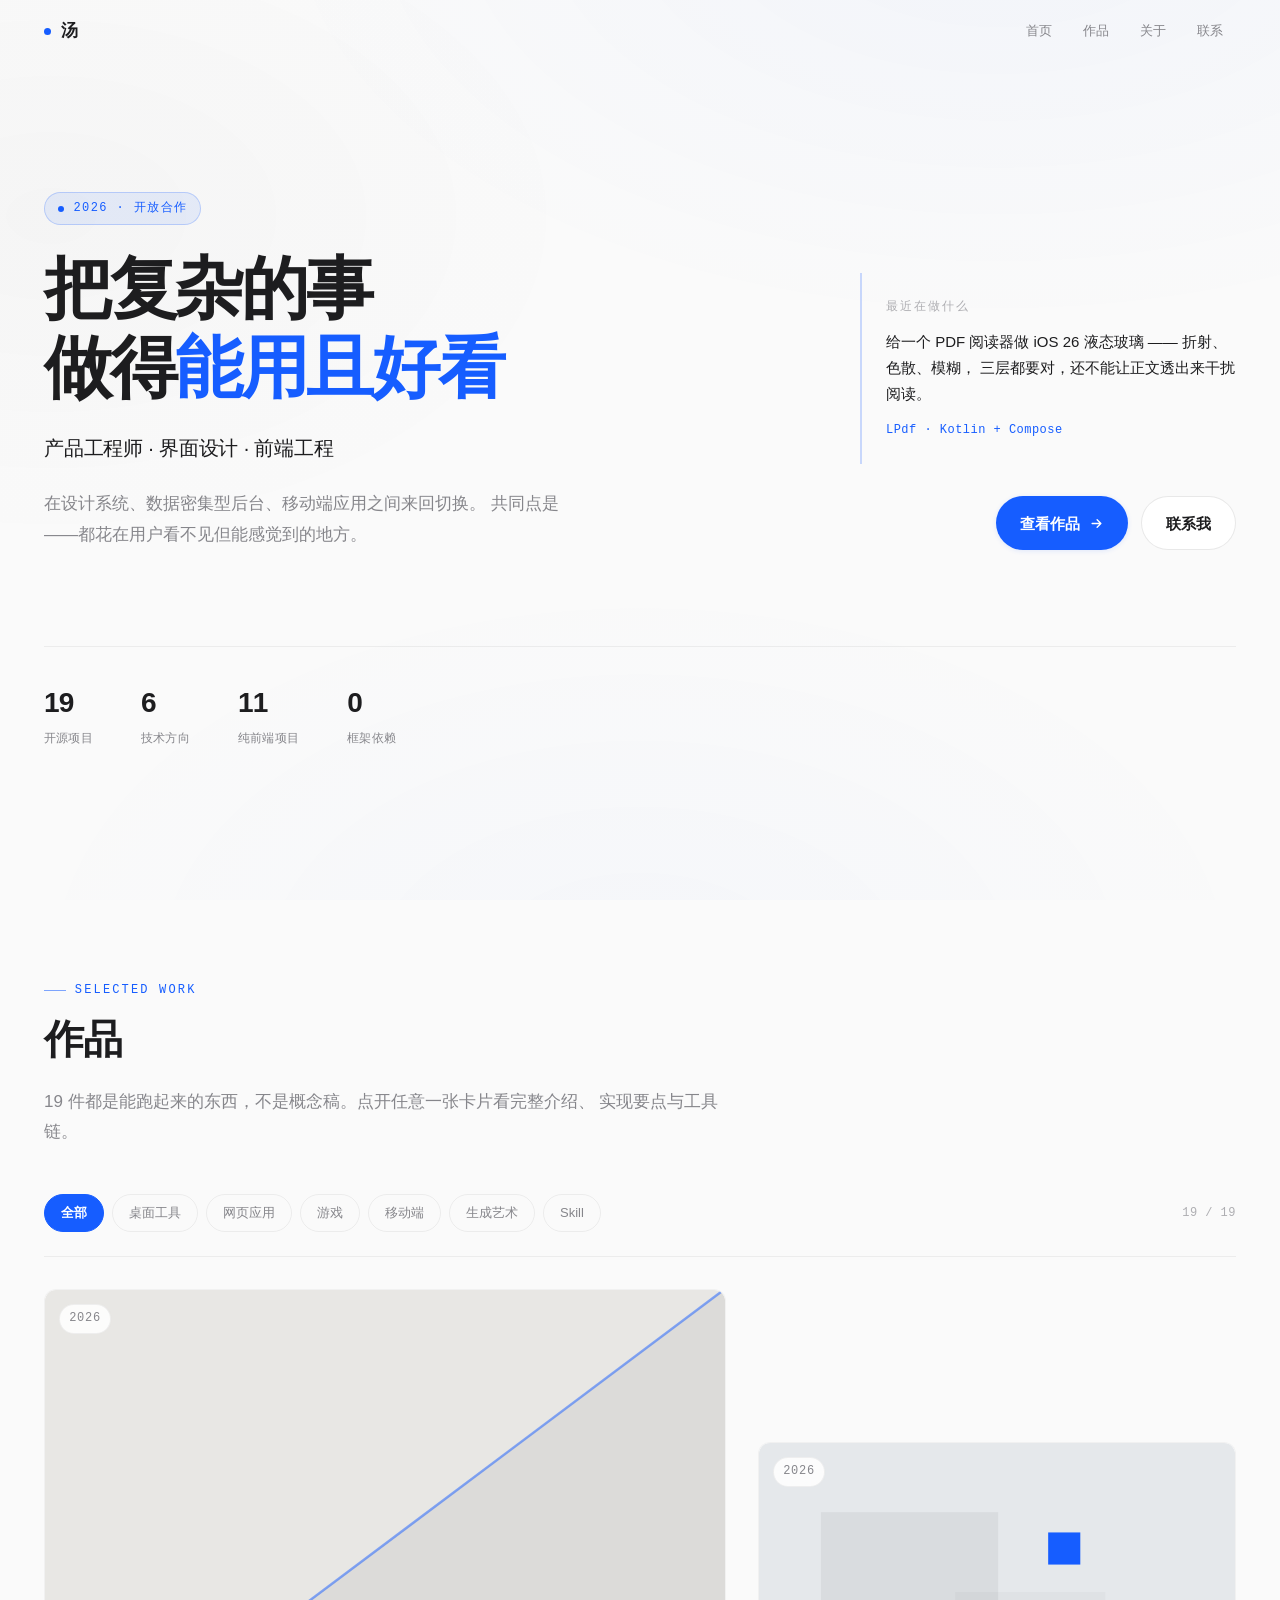
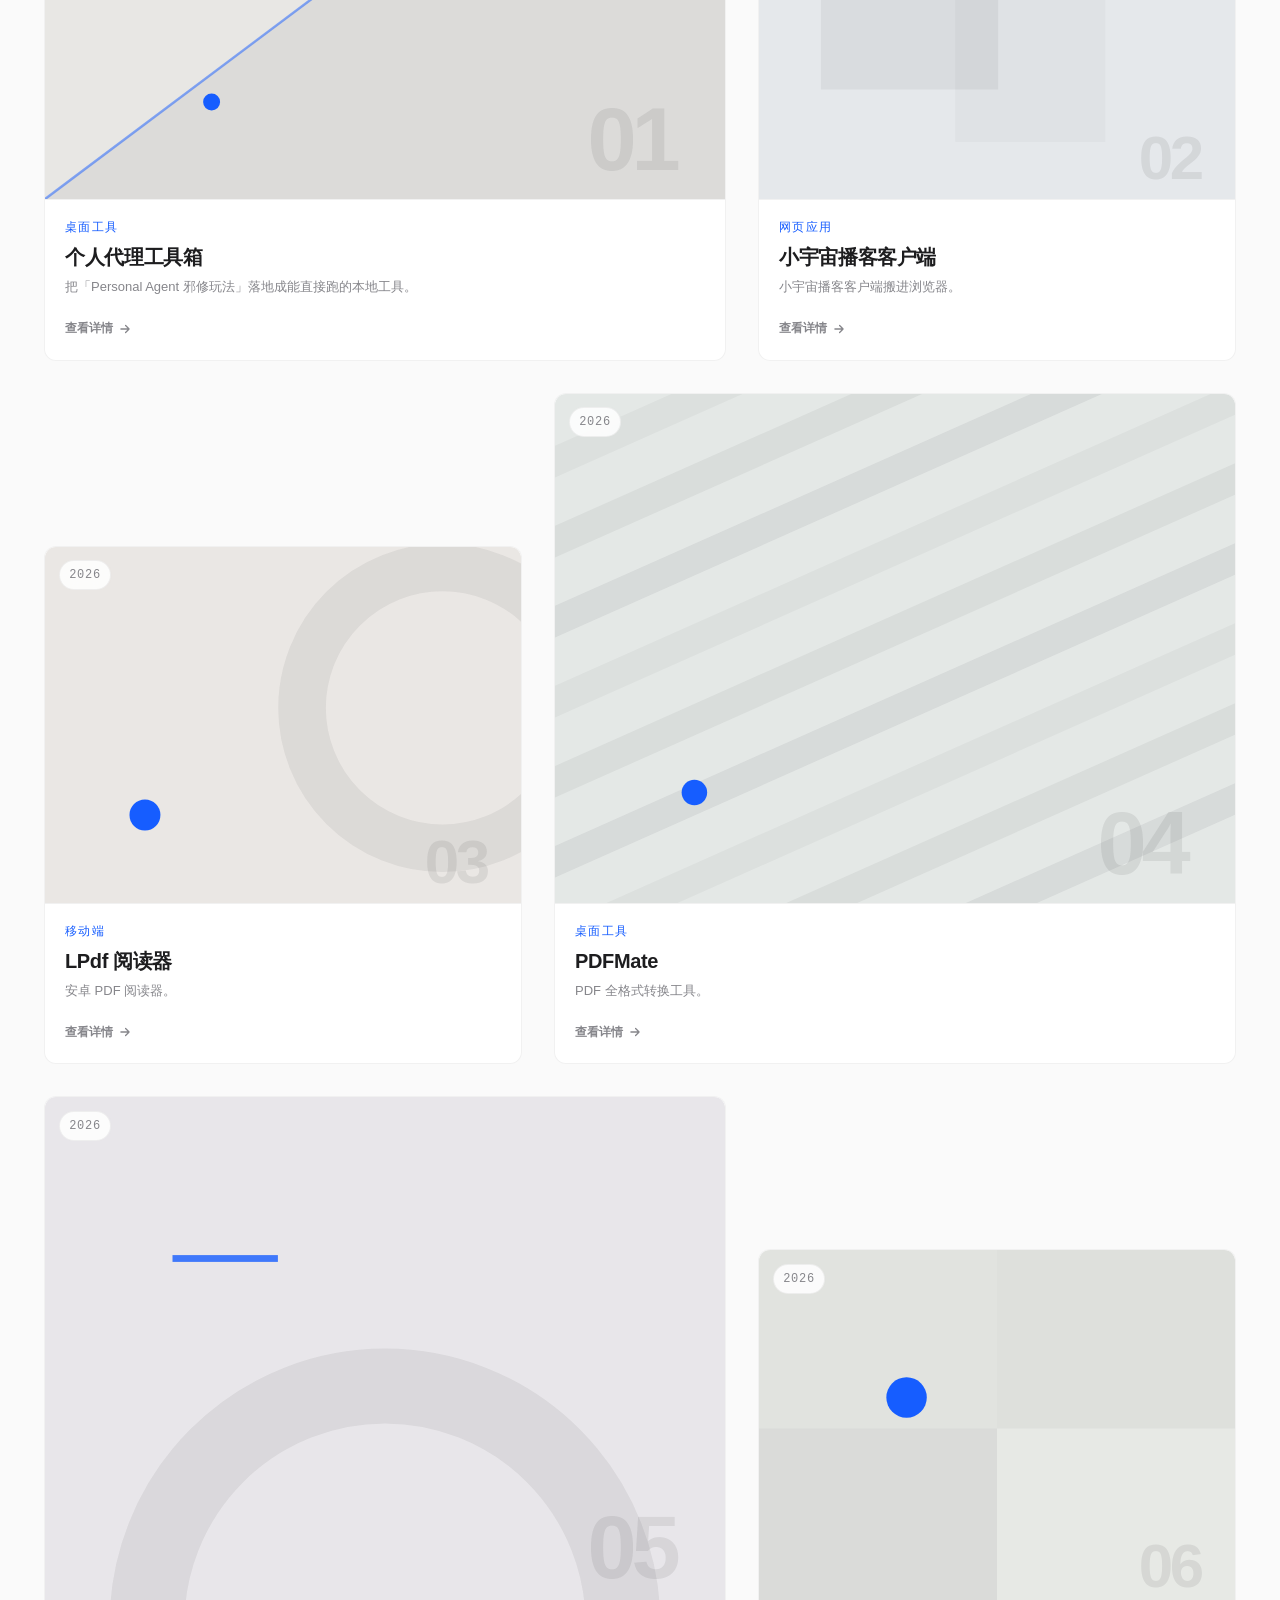
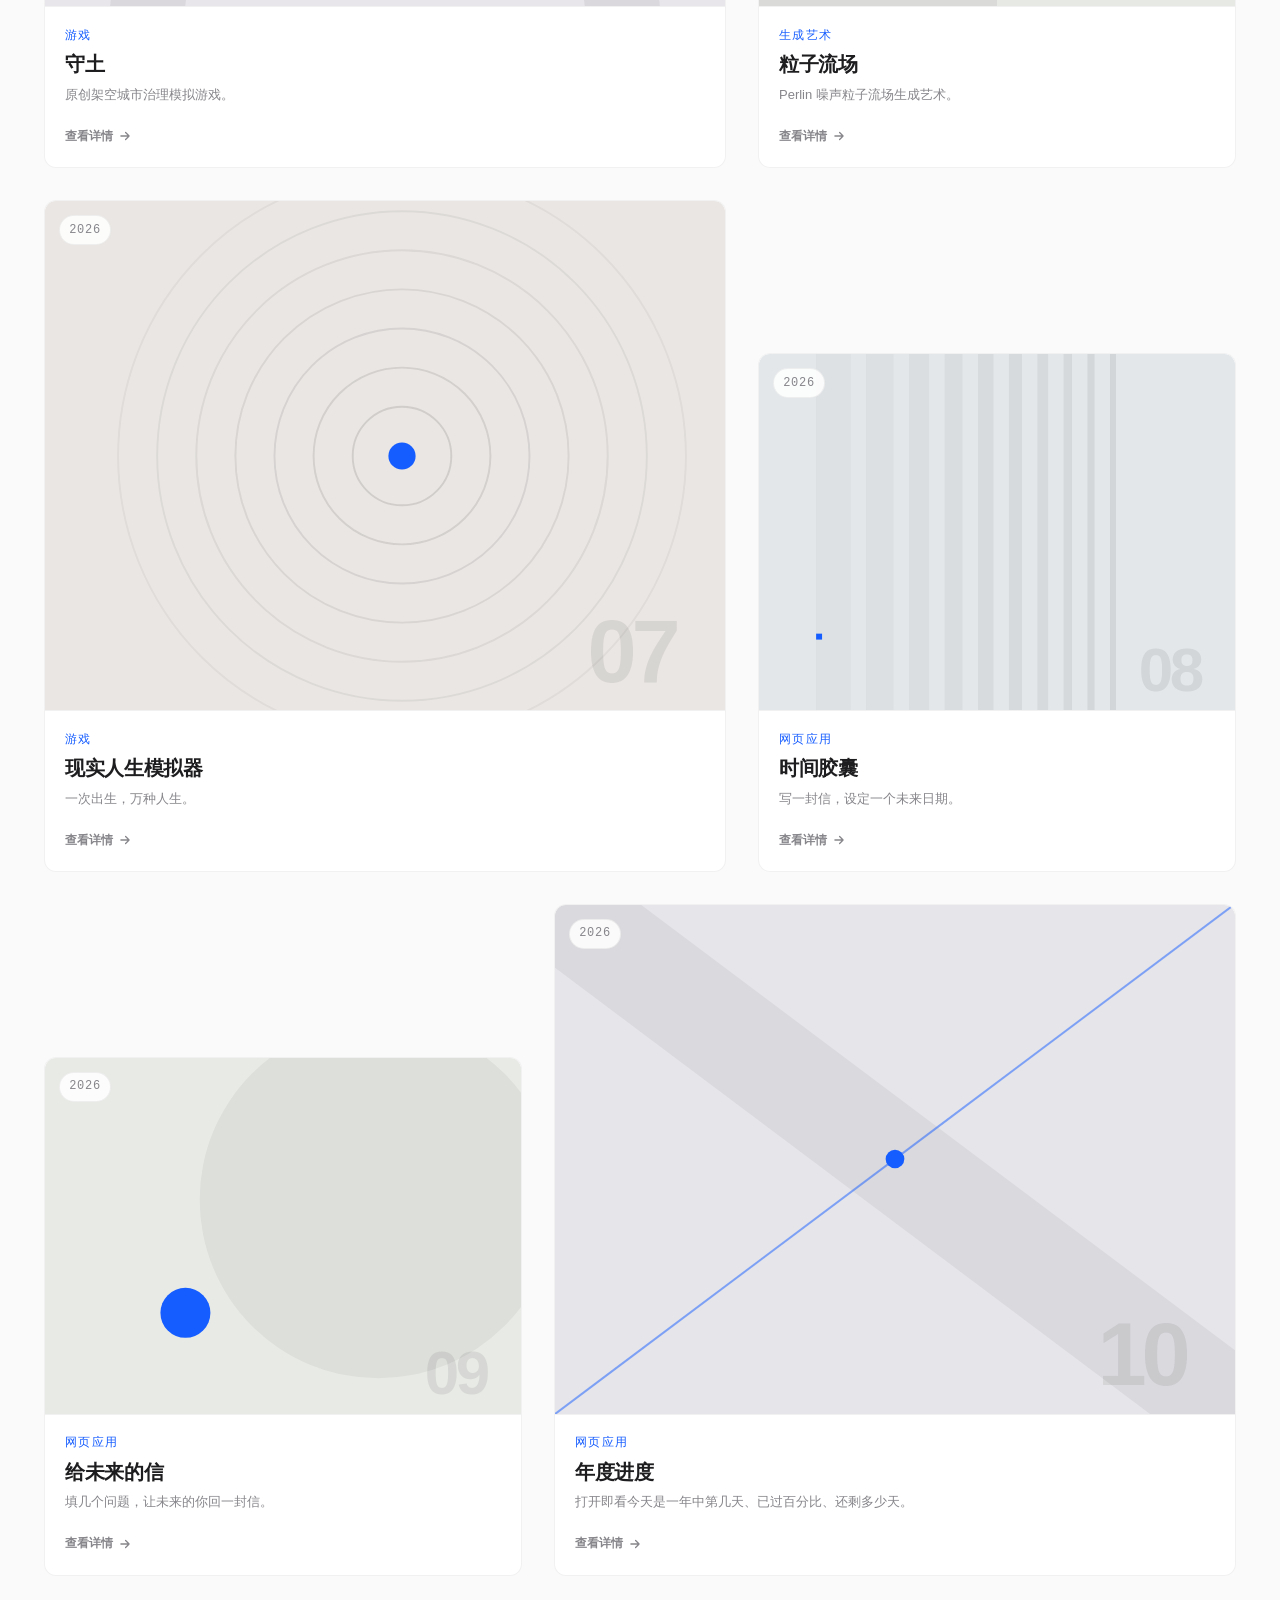
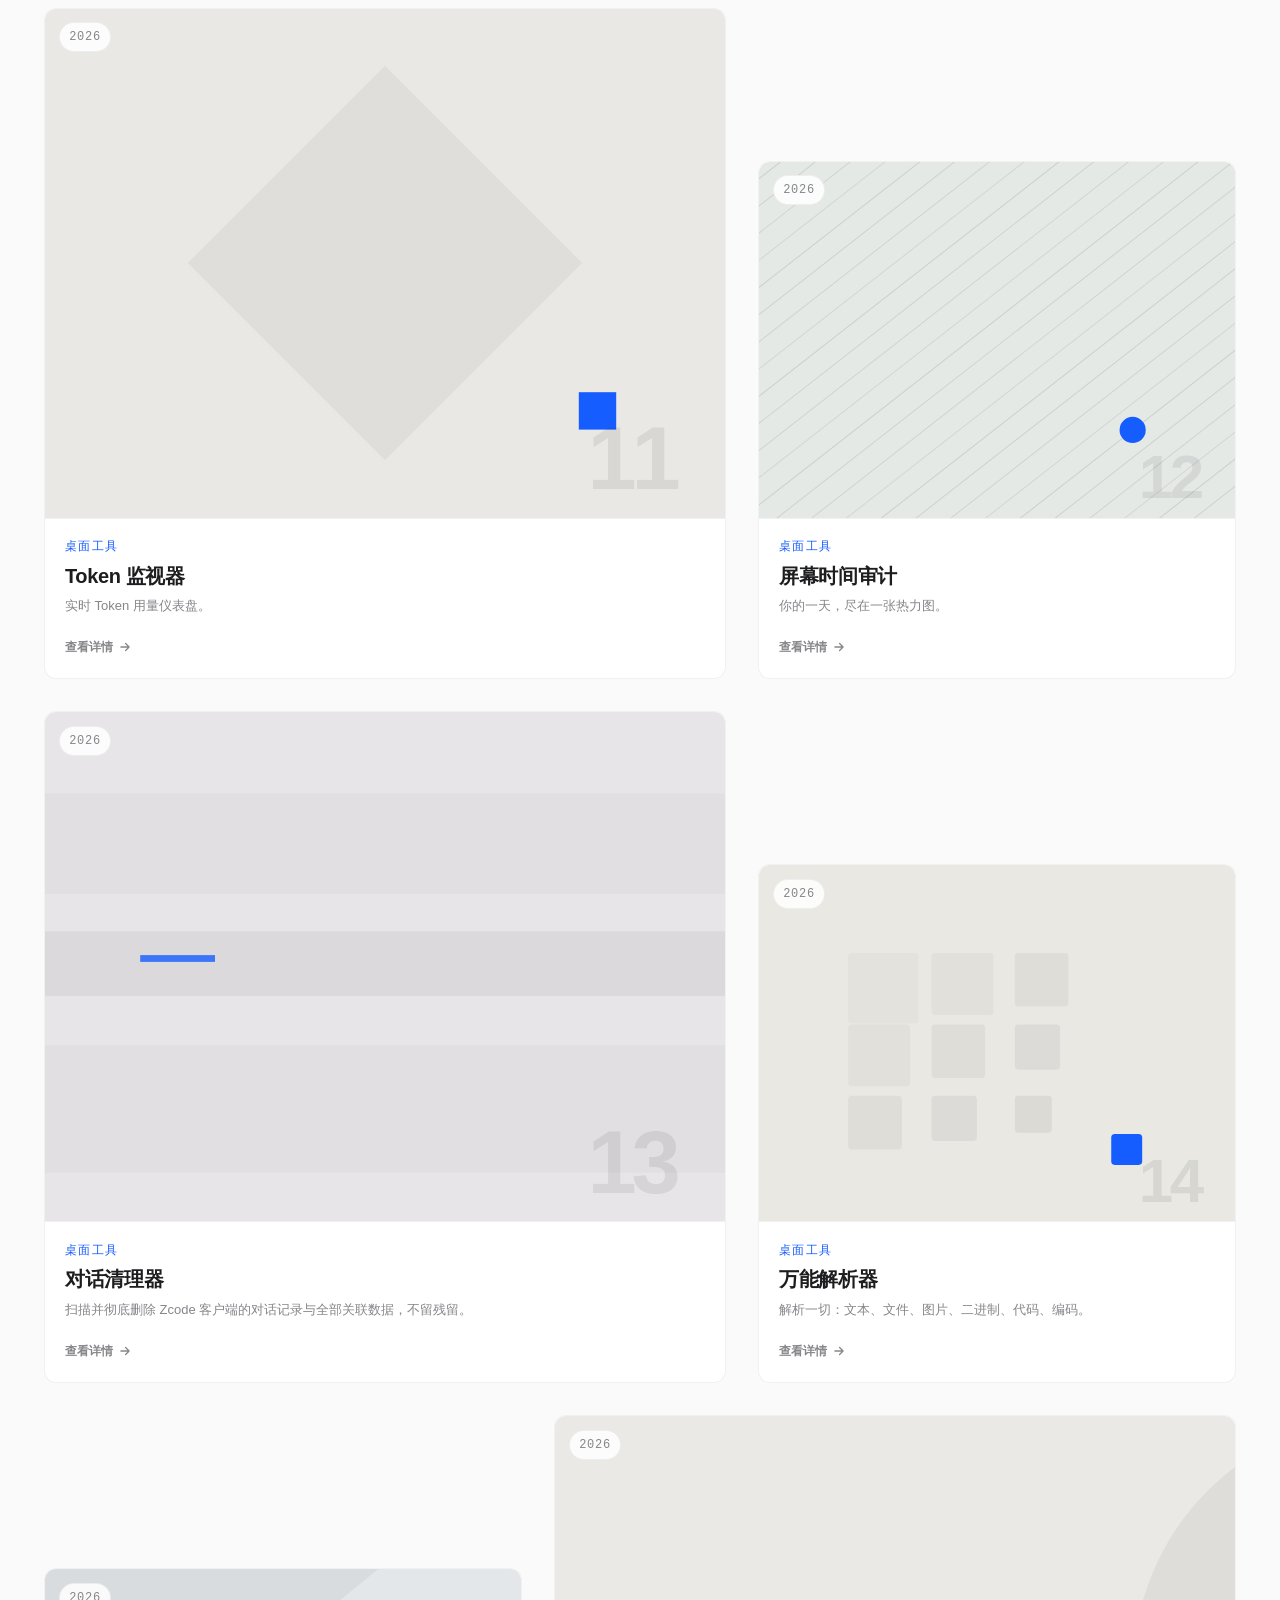
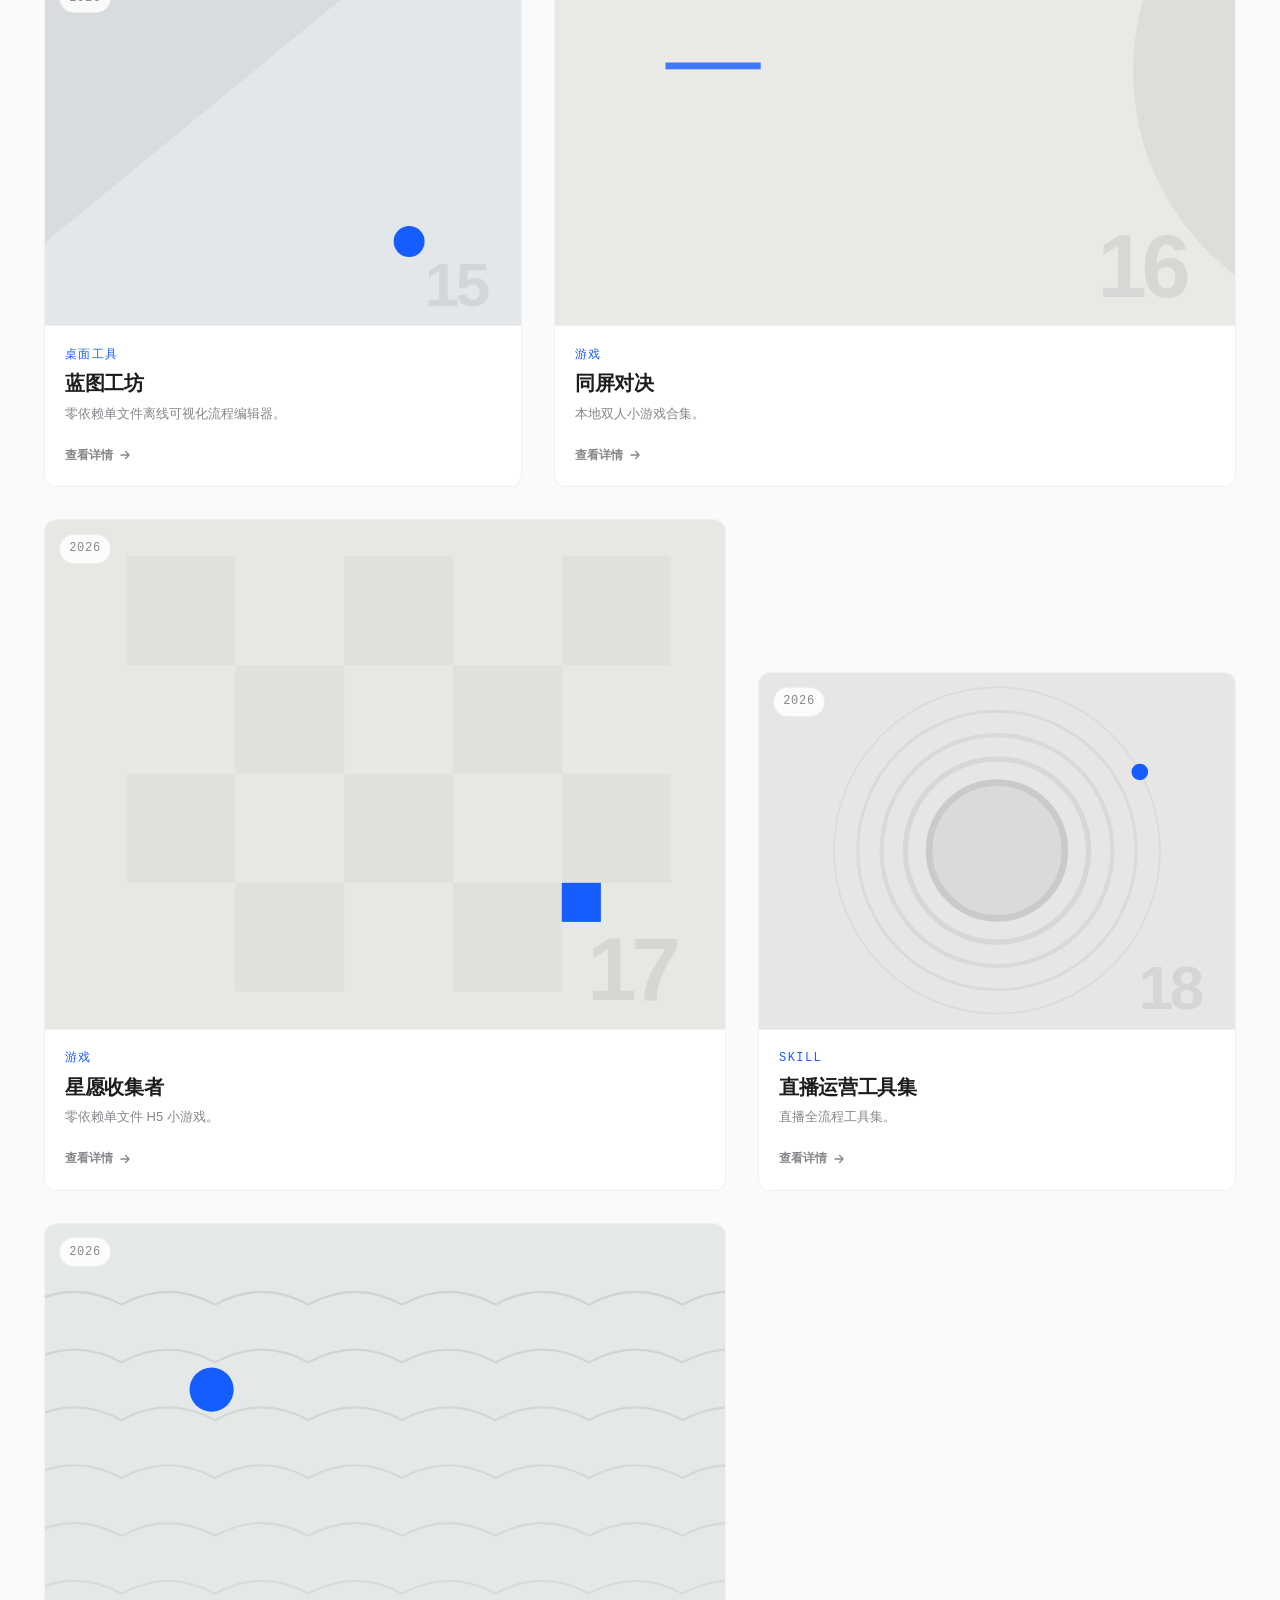
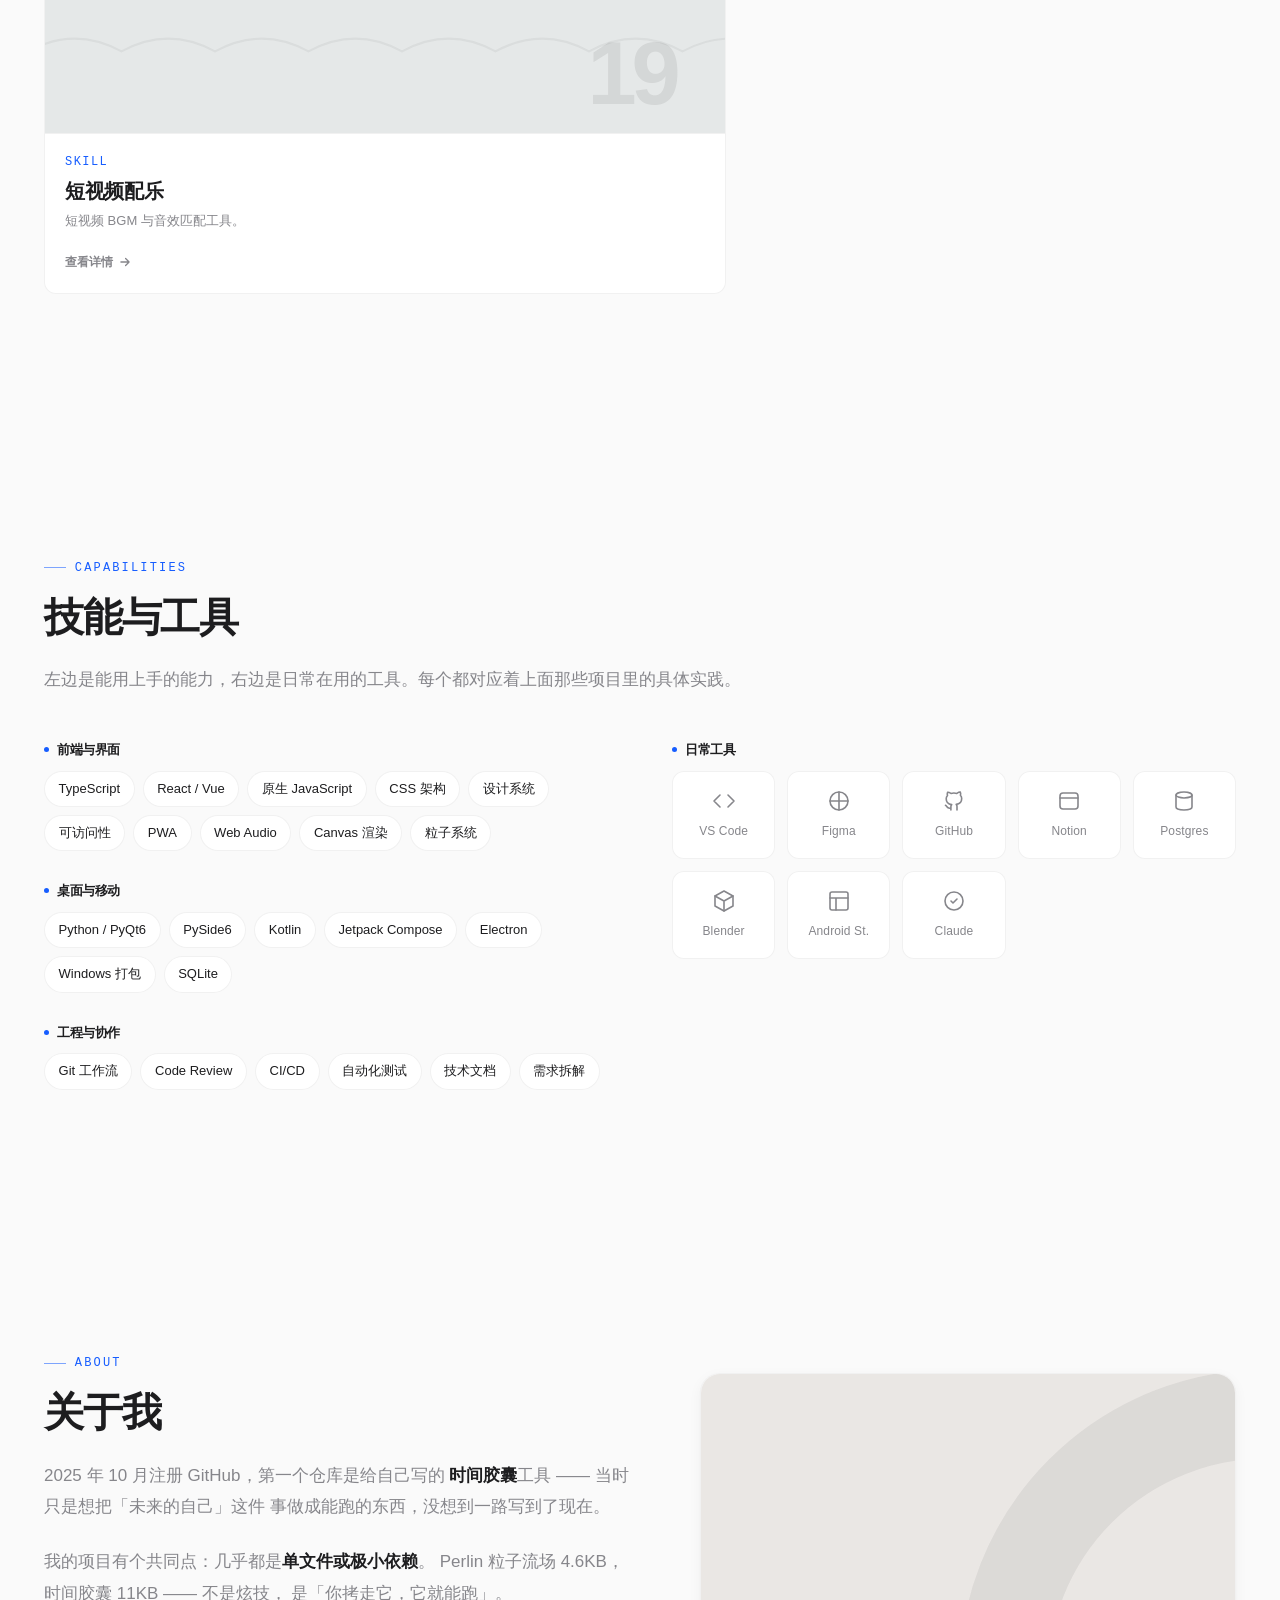
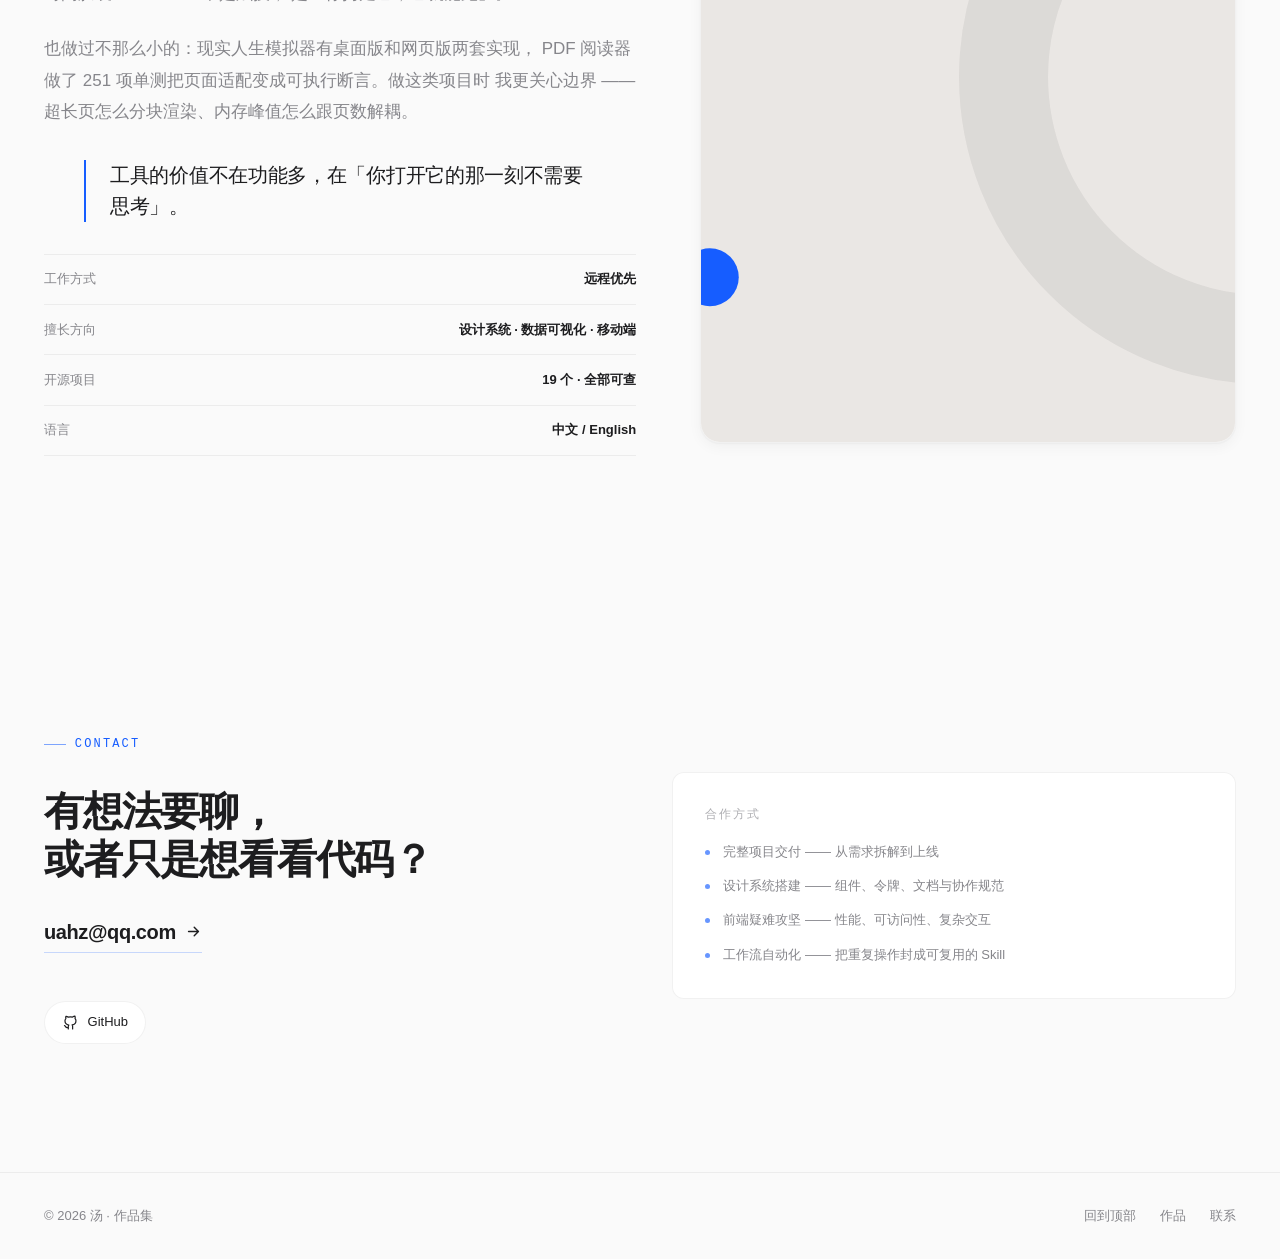
==== index.html @ a8e21ba3 "fix: 导航下划线改直角 border，避免圆角处弯折；README 补字体回退说明" ====
<!DOCTYPE html>
<html lang="zh-CN">
<head>
<meta charset="UTF-8">
<meta name="viewport" content="width=device-width, initial-scale=1, viewport-fit=cover">
<title>汤 · 产品工程师 / 界面设计</title>
<meta name="description" content="个人作品集 —— 19 个开源项目：PDF 工具、播客客户端、安卓阅读器、生成艺术与桌面工具。">
<meta name="theme-color" content="#FAFAFA">
<link rel="icon" href="data:image/svg+xml,%3Csvg%20xmlns%3D%27http%3A%2F%2Fwww.w3.org%2F2000%2Fsvg%27%20viewBox%3D%270%200%2064%2064%27%3E%3Crect%20width%3D%2764%27%20height%3D%2764%27%20rx%3D%2714%27%20fill%3D%27%23165DFF%27%2F%3E%3Ccircle%20cx%3D%2732%27%20cy%3D%2732%27%20r%3D%277%27%20fill%3D%27%23FFFFFF%27%2F%3E%3C%2Fsvg%3E">
<style>
/* ══════════════════════════════════════════════════════════════
   设计系统
   所有色值、圆角、阴影、间距一律走 CSS 变量，禁止零散写色。
   ══════════════════════════════════════════════════════════════ */
:root{
  /* —— 品牌色 —— */
  --c-primary:#165DFF;
  --c-primary-hover:#0E4AD8;
  --c-primary-soft:rgba(22,93,255,.08);
  --c-primary-line:rgba(22,93,255,.22);

  /* —— 中性色 —— */
  --c-bg:#FAFAFA;
  --c-surface:#FFFFFF;
  --c-text:#1D1D1F;
  --c-text-2:#86868B;
  --c-text-3:#AEAEB2;
  --c-line:rgba(29,29,31,.10);
  --c-line-soft:rgba(29,29,31,.06);
  --c-on-primary:#FFFFFF;   /* 主色之上的文字色 */

  /* —— 阴影：低透明度、柔和，拒绝厚重黑影 —— */
  --sh-1:0 1px 2px rgba(29,29,31,.04), 0 4px 14px rgba(29,29,31,.045);
  --sh-2:0 2px 6px rgba(29,29,31,.05), 0 14px 40px rgba(29,29,31,.075);
  --sh-3:0 8px 24px rgba(29,29,31,.09), 0 32px 72px rgba(29,29,31,.13);

  /* —— 圆角：统一 12px —— */
  --r-sm:8px;
  --r:12px;
  --r-lg:20px;
  --r-pill:999px;

  /* —— 字体：标题与正文都以苹方（PingFang SC）优先，标题用粗体 ——
     PingFang SC 是 macOS / iOS 的系统字体，Apple 设备上就是原生苹方粗体。
     Windows 上没有苹方，按下面的顺序回退到视觉最接近的现代几何黑体：
       Noto Sans SC（思源黑体，Bold 字重齐全，和苹方同属无衬线几何结构）
       → HarmonyOS Sans SC（鸿蒙黑体，形态接近）
       → Microsoft YaHei（雅黑，最后兜底）
     字重统一在 h1–h4 上写 700，即苹方的 Bold。 */
  --font-display:"PingFang SC","PingFang HK","Noto Sans SC",
                 "HarmonyOS Sans SC","Microsoft YaHei",sans-serif;
  --font-body:"PingFang SC","PingFang HK","Noto Sans SC",
              "HarmonyOS Sans SC","Microsoft YaHei",
              -apple-system,BlinkMacSystemFont,"Segoe UI",Roboto,sans-serif;
  --font-mono:"SF Mono","JetBrains Mono",ui-monospace,Menlo,Consolas,monospace;

  /* —— 字号阶梯：层级严格区分 —— */
  --fs-xs:.75rem;      /* 12 */
  --fs-sm:.8125rem;    /* 13 */
  --fs-base:.9375rem;  /* 15 */
  --fs-md:1.0625rem;   /* 17 */
  --fs-lg:1.25rem;     /* 20 */
  --fs-xl:1.75rem;     /* 28 */
  --fs-2xl:2.5rem;     /* 40 */
  --fs-3xl:clamp(2.6rem,5.6vw,4.25rem); /* 42–68 */

  /* —— 间距 —— */
  --sp-1:.5rem; --sp-2:1rem; --sp-3:1.5rem; --sp-4:2rem;
  --sp-5:3rem; --sp-6:4rem; --sp-7:6rem; --sp-8:8rem;

  --gutter:1.5rem;
  --maxw:1240px;
  --nav-h:64px;

  /* —— 动效 —— */
  --ease:cubic-bezier(.22,.61,.36,1);
  --ease-out:cubic-bezier(.16,1,.3,1);
  --t-fast:.22s;
  --t-mid:.42s;
  --t-slow:.66s;
}

/* ══════════ 基础 ══════════ */
*,*::before,*::after{box-sizing:border-box}
html{-webkit-text-size-adjust:100%;scroll-behavior:smooth}
body{
  margin:0;
  font-family:var(--font-body);
  font-size:var(--fs-base);
  line-height:1.7;
  color:var(--c-text);
  background:var(--c-bg);
  -webkit-font-smoothing:antialiased;
  -moz-osx-font-smoothing:grayscale;
  overflow-x:hidden;
}
/* 极淡径向渐变：营造空间深度，肉眼几乎不可见 */
body::before{
  content:"";position:fixed;inset:0;z-index:-1;pointer-events:none;
  background:
    radial-gradient(1200px 680px at 78% -10%,rgba(22,93,255,.035),transparent 62%),
    radial-gradient(900px 560px at 4% 24%,rgba(29,29,31,.022),transparent 60%),
    radial-gradient(1000px 620px at 50% 108%,rgba(22,93,255,.022),transparent 64%);
}
h1,h2,h3,h4{
  font-family:var(--font-display);
  margin:0;
  font-weight:700;          /* 苹方 Bold */
  line-height:1.16;
  letter-spacing:-.03em;    /* 粗体字面偏宽，收紧一点才不散 */
  color:var(--c-text);
}
p{margin:0}
ul{margin:0;padding:0;list-style:none}
a{color:inherit;text-decoration:none}
img,svg{display:block;max-width:100%}
button{font:inherit;color:inherit;border:0;background:none;cursor:pointer}
:focus-visible{outline:2px solid var(--c-primary);outline-offset:3px;border-radius:4px}
::selection{background:var(--c-primary);color:var(--c-on-primary)}

.wrap{width:100%;max-width:var(--maxw);margin:0 auto;padding:0 var(--gutter)}
.sr-only{
  position:absolute;width:1px;height:1px;padding:0;margin:-1px;
  overflow:hidden;clip:rect(0,0,0,0);white-space:nowrap;border:0;
}
.skip{
  position:fixed;left:var(--sp-3);top:-80px;z-index:200;
  padding:.65rem 1.1rem;border-radius:var(--r-sm);
  background:var(--c-primary);color:var(--c-on-primary);font-weight:600;font-size:var(--fs-sm);
  transition:top .2s var(--ease);
}
.skip:focus{top:var(--sp-3)}

/* ══════════ 1. 固定导航栏 ══════════ */
.nav{
  position:fixed;top:0;left:0;right:0;z-index:100;
  height:var(--nav-h);
  display:flex;align-items:center;
  background:rgba(250,250,250,0);
  border-bottom:1px solid transparent;
  transition:background .4s var(--ease),border-color .4s var(--ease),
             backdrop-filter .4s var(--ease),box-shadow .4s var(--ease);
}
.nav.is-stuck{
  background:rgba(250,250,250,.72);
  -webkit-backdrop-filter:saturate(180%) blur(18px);
  backdrop-filter:saturate(180%) blur(18px);
  border-bottom-color:var(--c-line-soft);
  box-shadow:0 1px 0 rgba(29,29,31,.02);
}
.nav__inner{display:flex;align-items:center;justify-content:space-between;width:100%}
.brand{
  display:flex;align-items:center;gap:.6rem;
  font-family:var(--font-display);font-size:1.0625rem;font-weight:700;
  letter-spacing:-.02em;color:var(--c-text);
}
.brand__dot{
  width:7px;height:7px;border-radius:50%;background:var(--c-primary);
  transition:transform .4s var(--ease-out);
}
.brand:hover .brand__dot{transform:scale(1.6)}
.nav__menu{display:flex;align-items:center;gap:.35rem}
.nav__link{
  position:relative;padding:.5rem .8rem;
  /* 底部两角保持直角：否则 border-bottom 会沿着圆角向上弯成 U 形 */
  border-radius:var(--r-sm) var(--r-sm) 0 0;
  font-size:var(--fs-sm);font-weight:500;color:var(--c-text-2);
  transition:color .24s var(--ease),background .24s var(--ease);
}
.nav__link:hover{color:var(--c-text);background:rgba(29,29,31,.035)}
.nav__link.is-active{
  color:var(--c-text);
  /* 指示线用 border-bottom：不要用 background + calc(background-size) ——
     calc 一旦失效，渐变会铺满整个链接，再被 nav 的 backdrop-filter 糊成一团蓝块。
     也不用 ::after，同样会被那个模糊层污染。 */
  border-bottom:2px solid var(--c-primary);
}
.nav__toggle{
  display:none;width:40px;height:40px;border-radius:var(--r-sm);
  align-items:center;justify-content:center;flex-direction:column;gap:5px;
}
.nav__toggle span{
  display:block;width:19px;height:1.5px;border-radius:2px;background:var(--c-text);
  transition:transform .3s var(--ease),opacity .2s var(--ease);
}
.nav__toggle[aria-expanded="true"] span:nth-child(1){transform:translateY(6.5px) rotate(45deg)}
.nav__toggle[aria-expanded="true"] span:nth-child(2){opacity:0}
.nav__toggle[aria-expanded="true"] span:nth-child(3){transform:translateY(-6.5px) rotate(-45deg)}

/* ══════════ 通用：板块标题 ══════════ */
.section{padding:var(--sp-8) 0;position:relative}
.section__head{margin-bottom:var(--sp-5);max-width:44rem}
.eyebrow{
  display:inline-flex;align-items:center;gap:.55rem;
  font-family:var(--font-mono);font-size:var(--fs-xs);
  letter-spacing:.18em;text-transform:uppercase;color:var(--c-primary);
  margin-bottom:var(--sp-2);
}
.eyebrow::before{content:"";width:22px;height:1px;background:currentColor;opacity:.55}
.section__title{font-size:var(--fs-2xl)}
.section__desc{margin-top:var(--sp-3);color:var(--c-text-2);font-size:var(--fs-md);line-height:1.75}
.section__num{
  font-family:var(--font-mono);font-size:var(--fs-xs);color:var(--c-text-3);
  letter-spacing:.1em;
}

/* ══════════ 2. Hero ══════════ */
.hero{
  display:grid;
  grid-template-columns:repeat(12,1fr);
  gap:var(--sp-4);
  align-items:end;
  padding-top:calc(var(--nav-h) + var(--sp-8));
  padding-bottom:var(--sp-7);
  min-height:calc(100vh - var(--nav-h));
  min-height:calc(100svh - var(--nav-h));
}
.hero__left{grid-column:1/8}
.hero__right{grid-column:9/13;padding-top:var(--sp-6);display:flex;flex-direction:column;justify-content:flex-end;gap:var(--sp-4)}
.hero__eyebrow{
  display:inline-flex;align-items:center;gap:.6rem;
  padding:.34rem .8rem;border-radius:var(--r-pill);
  background:var(--c-primary-soft);border:1px solid var(--c-primary-line);
  font-family:var(--font-mono);font-size:var(--fs-xs);
  letter-spacing:.12em;text-transform:uppercase;color:var(--c-primary);
  margin-bottom:var(--sp-3);
}
.hero__eyebrow i{
  width:6px;height:6px;border-radius:50%;background:var(--c-primary);
  animation:pulse 2.4s var(--ease) infinite;
}
@keyframes pulse{
  0%,100%{box-shadow:0 0 0 0 rgba(22,93,255,.34)}
  50%{box-shadow:0 0 0 7px rgba(22,93,255,0)}
}
.hero__title{font-size:var(--fs-3xl);letter-spacing:-.035em}
.hero__title em{font-style:normal;color:var(--c-primary)}
.hero__role{
  margin-top:var(--sp-3);font-size:var(--fs-lg);
  color:var(--c-text);font-weight:500;letter-spacing:-.01em;
}
.hero__desc{
  margin-top:var(--sp-3);font-size:var(--fs-md);color:var(--c-text-2);
  max-width:34rem;line-height:1.8;
}
.hero__cta{display:flex;flex-wrap:wrap;gap:.85rem;justify-content:flex-end}
.hero__stats{
  grid-column:1/-1;display:flex;flex-wrap:wrap;gap:var(--sp-5);
  margin-top:var(--sp-6);padding-top:var(--sp-4);
  border-top:1px solid var(--c-line-soft);
}
.hero__stat{display:grid;gap:.1rem}
.hero__stat b{
  font-family:var(--font-display);font-size:var(--fs-xl);
  font-weight:700;letter-spacing:-.025em;
}
.hero__stat span{font-size:var(--fs-xs);color:var(--c-text-2);letter-spacing:.02em}

/* Hero 右侧：一条当前动态，克制的小段落 */
.hero__note{
  padding:var(--sp-3) 0 var(--sp-3) var(--sp-3);
  border-left:2px solid var(--c-primary-line);
}
.hero__note-label{
  font-family:var(--font-mono);font-size:var(--fs-xs);
  letter-spacing:.16em;text-transform:uppercase;color:var(--c-text-3);
  margin-bottom:.7rem;
}
.hero__note-text{font-size:var(--fs-base);color:var(--c-text);line-height:1.75}
.hero__note-meta{
  margin-top:.8rem;font-family:var(--font-mono);font-size:var(--fs-xs);
  color:var(--c-primary);letter-spacing:.04em;
}

/* 按钮 */
.btn{
  display:inline-flex;align-items:center;gap:.55rem;
  padding:.82rem 1.5rem;border-radius:var(--r-pill);
  font-size:var(--fs-base);font-weight:600;letter-spacing:-.005em;
  transition:transform .3s var(--ease-out),box-shadow .3s var(--ease),
             background .3s var(--ease),border-color .3s var(--ease);
}
.btn--primary{background:var(--c-primary);color:var(--c-on-primary);box-shadow:0 1px 5px rgba(22,93,255,.12)}
.btn--primary:hover{background:var(--c-primary-hover);transform:translateY(-2px);box-shadow:0 6px 20px rgba(22,93,255,.22)}
.btn--ghost{border:1px solid var(--c-line);color:var(--c-text);background:var(--c-surface)}
.btn--ghost:hover{border-color:var(--c-primary);color:var(--c-primary);transform:translateY(-2px)}
.btn svg{transition:transform .3s var(--ease-out)}
.btn:hover svg{transform:translateX(3px)}

/* ══════════ 3. 作品画廊（Bento 错落网格）══════════ */
.gallery{
  display:grid;
  grid-template-columns:repeat(12,1fr);
  gap:var(--sp-4);
  /* 底部对齐：同一行内矮卡自然落在下方，行底齐平、顶边锯齿 —— 错落感来自宽度差，
     且不用硬编码 margin-top，body 高度变化也不会错位。 */
  align-items:end;
}
.card{
  position:relative;display:flex;flex-direction:column;
  background:var(--c-surface);
  border:1px solid var(--c-line-soft);
  border-radius:var(--r);
  overflow:hidden;cursor:pointer;
  text-align:left;width:100%;
  transition:transform .42s var(--ease-out),box-shadow .42s var(--ease),
             border-color .42s var(--ease);
}
.card:hover{transform:translateY(-4px);box-shadow:var(--sh-2);border-color:var(--c-line)}
.card:focus-visible{outline:2px solid var(--c-primary);outline-offset:3px}
.card__media{
  position:relative;aspect-ratio:4/3;overflow:hidden;
  flex:0 0 auto;   /* 关键：不收缩，保证 4:3 真实生效 */
  background:var(--c-surface);
  border-bottom:1px solid var(--c-line-soft);
}
.card__media img{
  width:100%;height:100%;object-fit:cover;
  transition:transform .68s var(--ease-out);
}
.card:hover .card__media img{transform:scale(1.06)}
.card__badge{
  position:absolute;top:.85rem;left:.85rem;
  padding:.24rem .6rem;border-radius:var(--r-pill);
  background:rgba(255,255,255,.86);
  -webkit-backdrop-filter:blur(10px);backdrop-filter:blur(10px);
  border:1px solid var(--c-line-soft);
  font-family:var(--font-mono);font-size:var(--fs-xs);
  color:var(--c-text-2);letter-spacing:.06em;
}
.card__body{padding:1.15rem 1.25rem 1.3rem;display:flex;flex-direction:column;gap:.45rem;flex:1}
.card__title{font-size:var(--fs-lg);letter-spacing:-.018em}
.card__cat{
  font-family:var(--font-mono);font-size:var(--fs-xs);
  letter-spacing:.12em;text-transform:uppercase;color:var(--c-primary);
}
.card__desc{font-size:var(--fs-sm);color:var(--c-text-2);line-height:1.65}
.card__foot{
  margin-top:auto;padding-top:.85rem;
  display:flex;align-items:center;justify-content:space-between;gap:.6rem;
  font-size:var(--fs-xs);color:var(--c-text-3);
}
.card__more{
  display:inline-flex;align-items:center;gap:.3rem;
  color:var(--c-text-2);font-weight:600;
  transition:color .26s var(--ease),gap .26s var(--ease);
}
.card:hover .card__more{color:var(--c-primary);gap:.55rem}

/* Bento 桌面规则见文件末尾 @media (min-width:1024px) */


/* ══════════ 5. 技能与工具 ══════════ */
.skills{display:grid;grid-template-columns:1fr 1fr;gap:var(--sp-6);align-items:start}
.skill-group{margin-bottom:var(--sp-4)}
.skill-group:last-child{margin-bottom:0}
.skill-group__name{
  font-size:var(--fs-sm);font-weight:600;color:var(--c-text);
  margin-bottom:.85rem;display:flex;align-items:center;gap:.5rem;
}
.skill-group__name::before{
  content:"";width:5px;height:5px;border-radius:50%;background:var(--c-primary);
}
.skill-tags{display:flex;flex-wrap:wrap;gap:.5rem}
.skill-tag{
  padding:.38rem .85rem;border-radius:var(--r-pill);
  background:var(--c-surface);border:1px solid var(--c-line-soft);
  font-size:var(--fs-sm);color:var(--c-text);
  transition:border-color .26s var(--ease),color .26s var(--ease),
             transform .26s var(--ease-out);
}
.skill-tag:hover{border-color:var(--c-primary-line);color:var(--c-primary);transform:translateY(-2px)}
.tools{
  display:grid;grid-template-columns:repeat(auto-fill,minmax(96px,1fr));
  gap:.75rem;
}
.tool{
  display:flex;flex-direction:column;align-items:center;gap:.5rem;
  padding:1.05rem .5rem;border-radius:var(--r);
  background:var(--c-surface);border:1px solid var(--c-line-soft);
  color:var(--c-text-2);
  transition:border-color .26s var(--ease),color .26s var(--ease),
             transform .26s var(--ease-out),box-shadow .26s var(--ease);
}
.tool:hover{
  border-color:var(--c-primary-line);color:var(--c-primary);
  transform:translateY(-3px);box-shadow:var(--sh-1);
}
.tool svg{width:24px;height:24px}
.tool span{font-size:var(--fs-xs);letter-spacing:.01em}

/* ══════════ 6. 关于我 ══════════ */
.about{display:grid;grid-template-columns:1.05fr .95fr;gap:var(--sp-6);align-items:center}
.about__text p{color:var(--c-text-2);font-size:var(--fs-md);line-height:1.85}
.about__text p + p{margin-top:var(--sp-3)}
.about__text strong{color:var(--c-text);font-weight:600}
.about__quote{
  margin-top:var(--sp-4);padding-left:var(--sp-3);
  border-left:2px solid var(--c-primary);
  font-family:var(--font-display);font-size:var(--fs-lg);
  line-height:1.55;letter-spacing:-.015em;color:var(--c-text);
}
.about__facts{
  margin-top:var(--sp-4);display:grid;gap:0;
  border-top:1px solid var(--c-line-soft);
}
.about__fact{
  display:flex;justify-content:space-between;gap:var(--sp-3);
  padding:.85rem 0;border-bottom:1px solid var(--c-line-soft);
  font-size:var(--fs-sm);
}
.about__fact dt{color:var(--c-text-2)}
.about__fact dd{margin:0;font-weight:600;text-align:right}
.about__media{
  position:relative;border-radius:var(--r-lg);overflow:hidden;
  aspect-ratio:4/5;background:var(--c-surface);
  border:1px solid var(--c-line-soft);box-shadow:var(--sh-1);
}
.about__media img{width:100%;height:100%;object-fit:cover}

/* ══════════ 7. 联系 ══════════ */
.contact{
  display:grid;grid-template-columns:1fr 1fr;gap:var(--sp-6);
  align-items:center;
}
.contact__lead{font-size:var(--fs-2xl);letter-spacing:-.03em;line-height:1.2}
.contact__mail{
  display:inline-flex;align-items:center;gap:.6rem;margin-top:var(--sp-4);
  font-family:var(--font-display);font-size:var(--fs-lg);font-weight:600;
  letter-spacing:-.02em;
  border-bottom:1.5px solid var(--c-primary-line);
  padding-bottom:.2rem;
  transition:border-color .28s var(--ease),color .28s var(--ease);
}
.contact__mail:hover{color:var(--c-primary);border-color:var(--c-primary)}
.socials{display:flex;flex-wrap:wrap;gap:.7rem;margin-top:var(--sp-5)}
.social{
  display:inline-flex;align-items:center;gap:.55rem;
  padding:.6rem 1.05rem;border-radius:var(--r-pill);
  background:var(--c-surface);border:1px solid var(--c-line-soft);
  font-size:var(--fs-sm);font-weight:500;color:var(--c-text);
  transition:all .26s var(--ease);
}
.social:hover{
  border-color:var(--c-primary);color:var(--c-primary);
  transform:translateY(-2px);box-shadow:var(--sh-1);
}
.social svg{width:17px;height:17px;flex:none}

/* 联系区右栏：合作方式清单 */
.contact__note{
  padding:var(--sp-4);border-radius:var(--r);
  background:var(--c-surface);border:1px solid var(--c-line-soft);
}
.contact__note-label{
  font-family:var(--font-mono);font-size:var(--fs-xs);
  letter-spacing:.16em;text-transform:uppercase;color:var(--c-text-3);
  margin-bottom:1rem;
}
.contact__note-list{display:grid;gap:.85rem}
.contact__note-list li{
  position:relative;padding-left:1.15rem;
  font-size:var(--fs-sm);color:var(--c-text-2);line-height:1.6;
}
.contact__note-list li::before{
  content:"";position:absolute;left:0;top:.62em;
  width:5px;height:5px;border-radius:50%;background:var(--c-primary);opacity:.65;
}

/* ══════════ 8. 页脚 ══════════ */
.footer{
  border-top:1px solid var(--c-line-soft);
  padding:var(--sp-4) 0;
}
.footer__inner{
  display:flex;align-items:center;justify-content:space-between;
  gap:var(--sp-3);flex-wrap:wrap;
  font-size:var(--fs-sm);color:var(--c-text-2);
}
.footer__links{display:flex;gap:var(--sp-3);flex-wrap:wrap}
.footer__links a{transition:color .24s var(--ease)}
.footer__links a:hover{color:var(--c-primary)}

/* ══════════ 滚动入场动效（全局唯一一套）══════════ */
.reveal{
  opacity:0;transform:translateY(20px);
  transition:opacity .78s var(--ease-out),transform .78s var(--ease-out);
  transition-delay:var(--delay,0ms);
}
.reveal.is-in{opacity:1;transform:none}
@media (prefers-reduced-motion:reduce){
  html{scroll-behavior:auto}
  *,*::before,*::after{
    animation-duration:.01ms!important;animation-iteration-count:1!important;
    transition-duration:.01ms!important;
  }
  .reveal{opacity:1;transform:none}
}

/* ══════════ 响应式：375 / 768 / 1200 ══════════ */
@media (max-width:1199px){
  :root{--sp-8:6.5rem}
  .hero__left{grid-column:1/9}
  .hero__right{grid-column:9/13;padding-top:var(--sp-5)}
}
/* 1023 以下：Hero 改为上下堆叠，主按钮回到内容流中 */
@media (max-width:1023px){
  .hero{grid-template-columns:1fr;min-height:auto;gap:var(--sp-4)}
  .hero__left,.hero__right{grid-column:1/-1}
  .hero__right{padding-top:0;justify-content:flex-start}
  .hero__cta{justify-content:flex-start}
}
@media (max-width:1023px){
  .skills{grid-template-columns:1fr;gap:var(--sp-5)}
  .about{grid-template-columns:1fr;gap:var(--sp-5)}
  .about__media{max-width:420px;aspect-ratio:16/11}
  .contact{grid-template-columns:1fr;gap:var(--sp-4)}
}
/* 768–1023 平板档：画廊两列，导航仍用桌面菜单（够宽） */
@media (max-width:1023px) and (min-width:768px){
  .gallery{grid-template-columns:repeat(6,1fr)}
  .gallery .card:nth-child(n){grid-column:span 3;margin-top:0}
  .gallery .card:nth-child(4n+1){grid-column:span 4}
  .gallery .card:nth-child(4n+4){grid-column:span 2}
}
@media (max-width:767px){
  :root{
    --gutter:1.25rem;--sp-7:4.5rem;--sp-8:4.5rem;
    --fs-2xl:2rem;--fs-xl:1.5rem;--fs-3xl:clamp(2.15rem,9vw,3rem);
  }
  .nav__toggle{display:flex}
  .nav__menu{
    position:absolute;top:var(--nav-h);left:0;right:0;
    flex-direction:column;align-items:stretch;gap:.1rem;
    padding:var(--sp-2) var(--gutter) var(--sp-3);
    background:rgba(250,250,250,.96);
    -webkit-backdrop-filter:blur(18px);backdrop-filter:blur(18px);
    border-bottom:1px solid var(--c-line-soft);
    opacity:0;visibility:hidden;transform:translateY(-6px);
    transition:opacity .28s var(--ease),transform .28s var(--ease),visibility .28s var(--ease);
  }
  .nav__menu.is-open{opacity:1;visibility:visible;transform:none}
  .nav__link{padding:.65rem .5rem;font-size:var(--fs-base)}
  .nav__link.is-active{border-bottom-width:2px}

  /* Hero：竖排，主按钮移到左下区域 */
  .hero{
    grid-template-columns:1fr;
    min-height:auto;
    padding-top:calc(var(--nav-h) + var(--sp-6));
    padding-bottom:var(--sp-6);
    gap:var(--sp-4);
  }
  .hero__left,.hero__right{grid-column:1/-1}
  .hero__right{padding-top:0;justify-content:flex-start}
  .hero__cta{justify-content:flex-start}
  .hero__stats{
    display:grid;grid-template-columns:1fr 1fr;
    gap:var(--sp-3) var(--sp-3);
    margin-top:var(--sp-4);padding-top:var(--sp-3);
  }
  .hero__stat b{font-size:var(--fs-lg)}

  /* 画廊：单列堆叠 */
  .gallery{grid-template-columns:1fr;gap:var(--sp-3)}
  .gallery .card:nth-child(n){grid-column:1/-1;margin-top:0}


  .section__desc{font-size:var(--fs-base)}
  .tools{grid-template-columns:repeat(auto-fill,minmax(84px,1fr))}
}
@media (max-width:374px){
  :root{--gutter:1rem}
  .hero__cta{flex-direction:column;align-items:stretch}
  .hero__cta .btn{justify-content:center}
  .tools{grid-template-columns:repeat(3,1fr)}
}
@media (min-width:1200px){
  /* 跨度不变，错落靠 align-items:end，无需额外偏移 */
}

/* ══════════ 作品筛选条 ══════════ */
.filters{
  display:flex;flex-wrap:wrap;align-items:center;gap:.5rem;
  margin-bottom:var(--sp-4);
  padding-bottom:var(--sp-3);
  border-bottom:1px solid var(--c-line-soft);
}
.filter{
  padding:.42rem 1rem;border-radius:var(--r-pill);
  background:transparent;border:1px solid var(--c-line-soft);
  font-size:var(--fs-sm);font-weight:500;color:var(--c-text-2);
  transition:all .26s var(--ease);
}
.filter:hover{color:var(--c-text);border-color:var(--c-line)}
.filter.is-active{
  background:var(--c-primary);border-color:var(--c-primary);
  color:var(--c-on-primary);font-weight:600;
}
.filter__count{
  margin-left:auto;font-family:var(--font-mono);font-size:var(--fs-xs);
  color:var(--c-text-3);letter-spacing:.04em;
}
.card.is-hidden{display:none}

/* 19 张卡片的 Bento 节奏：每 6 张一个循环，跨度 7/5 交替 + 垂直偏移。
   必须限定 min-width:1024 —— 否则这段写在响应式之后，会覆盖掉移动端单列。 */
@media (min-width:1024px){
  /* 每 6 张一循环，跨度 7/5 与 5/7 交替。
     不再用 margin-top 做偏移（负值会重叠、正值依赖硬编码高度）：
     统一由 align-items:end 让行底齐平，错落来自宽度差。 */
  .gallery .card:nth-child(6n+1){grid-column:span 7}
  .gallery .card:nth-child(6n+2){grid-column:span 5}
  .gallery .card:nth-child(6n+3){grid-column:span 5}
  .gallery .card:nth-child(6n+4){grid-column:span 7}
  .gallery .card:nth-child(6n+5){grid-column:span 7}
  .gallery .card:nth-child(6n+6){grid-column:span 5}
}

/* ══════════ 二级详情页 ══════════ */
.detail{padding-top:calc(var(--nav-h) + var(--sp-6));padding-bottom:var(--sp-7)}
.back{
  display:inline-flex;align-items:center;gap:.45rem;
  font-size:var(--fs-sm);font-weight:600;color:var(--c-text-2);
  transition:color .24s var(--ease),gap .24s var(--ease);
}
.back:hover{color:var(--c-primary);gap:.7rem}
.detail__head{
  display:grid;grid-template-columns:1fr 1fr;gap:var(--sp-5);
  align-items:end;margin-top:var(--sp-4);margin-bottom:var(--sp-5);
}
.detail__cat{
  font-family:var(--font-mono);font-size:var(--fs-xs);
  letter-spacing:.14em;text-transform:uppercase;color:var(--c-primary);
}
.detail__title{margin-top:.6rem;font-size:var(--fs-3xl);letter-spacing:-.035em}
.detail__repo{
  font-family:var(--font-mono);font-size:var(--fs-sm);
  color:var(--c-text-3);margin-top:.7rem;
}
.detail__lead{font-size:var(--fs-md);color:var(--c-text-2);line-height:1.85}
.detail__hero{
  aspect-ratio:3/2;overflow:hidden;border-radius:var(--r-lg);
  border:1px solid var(--c-line-soft);background:var(--c-surface);
  box-shadow:var(--sh-1);
}
.detail__hero img{width:100%;height:100%;object-fit:cover}
.detail__grid{
  display:grid;grid-template-columns:1.2fr .8fr;gap:var(--sp-6);
  margin-top:var(--sp-6);align-items:start;
}
.detail__label{
  font-family:var(--font-mono);font-size:var(--fs-xs);
  letter-spacing:.16em;text-transform:uppercase;color:var(--c-text-3);
  margin-bottom:var(--sp-2);
}
.detail__desc{font-size:var(--fs-md);color:var(--c-text-2);line-height:1.9}
.points{display:grid;gap:.9rem;margin-top:var(--sp-4)}
.points li{
  position:relative;padding-left:1.35rem;
  font-size:var(--fs-base);color:var(--c-text-2);line-height:1.7;
}
.points li::before{
  content:"";position:absolute;left:0;top:.68em;
  width:6px;height:6px;border-radius:50%;background:var(--c-primary);opacity:.7;
}
.side{display:grid;gap:var(--sp-5)}
.techs{display:flex;flex-wrap:wrap;gap:.5rem}
.tech{
  padding:.38rem .85rem;border-radius:var(--r-pill);
  background:var(--c-surface);border:1px solid var(--c-line-soft);
  font-size:var(--fs-sm);color:var(--c-text);
}
.detail__links{display:grid;gap:.6rem}
.detail__link{
  display:flex;align-items:center;justify-content:space-between;gap:.8rem;
  padding:.9rem 1.1rem;border-radius:var(--r);
  background:var(--c-surface);border:1px solid var(--c-line-soft);
  font-size:var(--fs-sm);font-weight:600;
  transition:all .26s var(--ease);
}
.detail__link:hover{
  border-color:var(--c-primary);color:var(--c-primary);
  transform:translateY(-2px);box-shadow:var(--sh-1);
}
.detail__link--primary{background:var(--c-primary);border-color:var(--c-primary);color:var(--c-on-primary)}
.detail__link--primary:hover{background:var(--c-primary-hover);color:var(--c-on-primary)}
.detail__nav{
  display:flex;justify-content:space-between;gap:var(--sp-3);flex-wrap:wrap;
  margin-top:var(--sp-6);padding-top:var(--sp-4);
  border-top:1px solid var(--c-line-soft);
}
.detail__nav a{
  display:grid;gap:.25rem;font-size:var(--fs-sm);color:var(--c-text-2);
  transition:color .24s var(--ease);
}
.detail__nav a:hover{color:var(--c-primary)}
.detail__nav a b{font-family:var(--font-display);font-size:var(--fs-base);color:var(--c-text);font-weight:600}
.detail__nav a span:first-child{
  font-family:var(--font-mono);font-size:var(--fs-xs);
  letter-spacing:.12em;text-transform:uppercase;color:var(--c-text-3);
}
.detail__nav .is-next{text-align:right}

@media (max-width:1023px){
  .detail__head{grid-template-columns:1fr;gap:var(--sp-3)}
  .detail__grid{grid-template-columns:1fr;gap:var(--sp-5)}
}
@media (max-width:767px){
  .detail__hero{aspect-ratio:4/3}
  .filters{gap:.4rem}
  .filter{padding:.38rem .8rem;font-size:var(--fs-xs)}
  .filter__count{width:100%;margin-left:0;margin-top:.5rem}
}

</style>
</head>
<body>

<a class="skip" href="#work">跳到作品</a>

<!-- ══════════ 导航 ══════════ -->
<header class="nav" id="nav">
  <div class="wrap nav__inner">
    <a class="brand" href="#top"><span class="brand__dot" aria-hidden="true"></span>汤</a>
    <nav class="nav__menu" id="navMenu" aria-label="主导航">
      <a class="nav__link" href="#top">首页</a>
      <a class="nav__link" href="#work">作品</a>
      <a class="nav__link" href="#about">关于</a>
      <a class="nav__link" href="#contact">联系</a>
    </nav>
    <button class="nav__toggle" id="navToggle" type="button"
            aria-expanded="false" aria-controls="navMenu" aria-label="打开导航菜单">
      <span></span><span></span><span></span>
    </button>
  </div>
</header>

<main id="top">

  <!-- ══════════ Hero ══════════ -->
  <section class="wrap hero">
    <div class="hero__left">
      <span class="hero__eyebrow reveal"><i aria-hidden="true"></i>2026 · 开放合作</span>
      <h1 class="hero__title reveal" style="--delay:70ms">
        把复杂的事<br>做得<em>能用且好看</em>
      </h1>
      <p class="hero__role reveal" style="--delay:140ms">产品工程师 · 界面设计 · 前端工程</p>
      <p class="hero__desc reveal" style="--delay:210ms">
        在设计系统、数据密集型后台、移动端应用之间来回切换。
        共同点是——都花在用户看不见但能感觉到的地方。
      </p>
    </div>

    <!-- 右侧：当前动态 + 主按钮，贴底对齐，主按钮落在右下角 -->
    <div class="hero__right reveal" style="--delay:280ms">
      <div class="hero__note">
        <p class="hero__note-label">最近在做什么</p>
        <p class="hero__note-text">
          给一个 PDF 阅读器做 iOS 26 液态玻璃 —— 折射、色散、模糊，
          三层都要对，还不能让正文透出来干扰阅读。
        </p>
        <p class="hero__note-meta">LPdf · Kotlin + Compose</p>
      </div>
      <div class="hero__cta">
        <a class="btn btn--primary" href="#work">
          查看作品
          <svg width="15" height="15" viewBox="0 0 24 24" fill="none" stroke="currentColor"
               stroke-width="2.2" stroke-linecap="round" stroke-linejoin="round" aria-hidden="true">
            <path d="M5 12h14M13 6l6 6-6 6"/>
          </svg>
        </a>
        <a class="btn btn--ghost" href="#contact">联系我</a>
      </div>
    </div>

    <div class="hero__stats reveal" style="--delay:340ms">
      <div class="hero__stat"><b>19</b><span>开源项目</span></div>
      <div class="hero__stat"><b>6</b><span>技术方向</span></div>
      <div class="hero__stat"><b>11</b><span>纯前端项目</span></div>
      <div class="hero__stat"><b>0</b><span>框架依赖</span></div>
    </div>
  </section>

  <!-- ══════════ 作品画廊：一页展示全部 19 个 ══════════ -->
  <section class="section" id="work">
    <div class="wrap">
      <div class="section__head reveal">
        <span class="eyebrow">Selected Work</span>
        <h2 class="section__title">作品</h2>
        <p class="section__desc">
          19 件都是能跑起来的东西，不是概念稿。点开任意一张卡片看完整介绍、
          实现要点与工具链。
        </p>
      </div>

      <div class="filters reveal" id="filters" role="group" aria-label="按类型筛选作品">
        <button class="filter is-active" type="button" data-cat="all">全部</button>
        <button class="filter" type="button" data-cat="tool">桌面工具</button>
        <button class="filter" type="button" data-cat="web">网页应用</button>
        <button class="filter" type="button" data-cat="game">游戏</button>
        <button class="filter" type="button" data-cat="mobile">移动端</button>
        <button class="filter" type="button" data-cat="art">生成艺术</button>
        <button class="filter" type="button" data-cat="skill">Skill</button>
        <span class="filter__count" id="filterCount">19 / 19</span>
      </div>

      <div class="gallery" id="gallery"><!-- 卡片由 JS 渲染 --></div>
    </div>
  </section>

  <!-- ══════════ 技能与工具 ══════════ -->
  <section class="section" id="skills">
    <div class="wrap">
      <div class="section__head reveal">
        <span class="eyebrow">Capabilities</span>
        <h2 class="section__title">技能与工具</h2>
        <p class="section__desc">
          左边是能用上手的能力，右边是日常在用的工具。每个都对应着上面那些项目里的具体实践。
        </p>
      </div>

      <div class="skills">
        <div class="reveal">
          <div class="skill-group">
            <h3 class="skill-group__name">前端与界面</h3>
            <div class="skill-tags">
              <span class="skill-tag">TypeScript</span>
              <span class="skill-tag">React / Vue</span>
              <span class="skill-tag">原生 JavaScript</span>
              <span class="skill-tag">CSS 架构</span>
              <span class="skill-tag">设计系统</span>
              <span class="skill-tag">可访问性</span>
              <span class="skill-tag">PWA</span>
              <span class="skill-tag">Web Audio</span>
              <span class="skill-tag">Canvas 渲染</span>
              <span class="skill-tag">粒子系统</span>
            </div>
          </div>
          <div class="skill-group">
            <h3 class="skill-group__name">桌面与移动</h3>
            <div class="skill-tags">
              <span class="skill-tag">Python / PyQt6</span>
              <span class="skill-tag">PySide6</span>
              <span class="skill-tag">Kotlin</span>
              <span class="skill-tag">Jetpack Compose</span>
              <span class="skill-tag">Electron</span>
              <span class="skill-tag">Windows 打包</span>
              <span class="skill-tag">SQLite</span>
            </div>
          </div>
          <div class="skill-group">
            <h3 class="skill-group__name">工程与协作</h3>
            <div class="skill-tags">
              <span class="skill-tag">Git 工作流</span>
              <span class="skill-tag">Code Review</span>
              <span class="skill-tag">CI/CD</span>
              <span class="skill-tag">自动化测试</span>
              <span class="skill-tag">技术文档</span>
              <span class="skill-tag">需求拆解</span>
            </div>
          </div>
        </div>

        <div class="reveal" style="--delay:120ms">
          <h3 class="skill-group__name" style="margin-bottom:.85rem">日常工具</h3>
          <div class="tools">
            <div class="tool">
              <svg viewBox="0 0 24 24" fill="none" stroke="currentColor" stroke-width="1.6"
                   stroke-linecap="round" stroke-linejoin="round" aria-hidden="true">
                <path d="M8 6 2 12l6 6M16 6l6 6-6 6"/>
              </svg><span>VS Code</span>
            </div>
            <div class="tool">
              <svg viewBox="0 0 24 24" fill="none" stroke="currentColor" stroke-width="1.6"
                   stroke-linecap="round" stroke-linejoin="round" aria-hidden="true">
                <circle cx="12" cy="12" r="9"/><path d="M12 3v18M3 12h18"/>
              </svg><span>Figma</span>
            </div>
            <div class="tool">
              <svg viewBox="0 0 24 24" fill="none" stroke="currentColor" stroke-width="1.6"
                   stroke-linecap="round" stroke-linejoin="round" aria-hidden="true">
                <path d="M9 19c-4 1.4-4-2.2-5.5-2.7M15 21v-3.3a2.9 2.9 0 0 0-.8-2.3c2.7-.3 5.5-1.3 5.5-5.9a4.6 4.6 0 0 0-1.3-3.2 4.3 4.3 0 0 0-.1-3.2s-1-.3-3.4 1.3a11.6 11.6 0 0 0-6 0C6.6 3 5.6 3.3 5.6 3.3a4.3 4.3 0 0 0-.1 3.2A4.6 4.6 0 0 0 4.2 9.7c0 4.6 2.8 5.6 5.5 5.9a2.9 2.9 0 0 0-.8 2.3V21"/>
              </svg><span>GitHub</span>
            </div>
            <div class="tool">
              <svg viewBox="0 0 24 24" fill="none" stroke="currentColor" stroke-width="1.6"
                   stroke-linecap="round" stroke-linejoin="round" aria-hidden="true">
                <rect x="3" y="4" width="18" height="16" rx="3"/><path d="M3 9h18"/>
              </svg><span>Notion</span>
            </div>
            <div class="tool">
              <svg viewBox="0 0 24 24" fill="none" stroke="currentColor" stroke-width="1.6"
                   stroke-linecap="round" stroke-linejoin="round" aria-hidden="true">
                <ellipse cx="12" cy="6" rx="8" ry="3"/><path d="M4 6v12c0 1.7 3.6 3 8 3s8-1.3 8-3V6"/>
              </svg><span>Postgres</span>
            </div>
            <div class="tool">
              <svg viewBox="0 0 24 24" fill="none" stroke="currentColor" stroke-width="1.6"
                   stroke-linecap="round" stroke-linejoin="round" aria-hidden="true">
                <path d="M12 2 3 7v10l9 5 9-5V7z"/><path d="m3 7 9 5 9-5M12 12v10"/>
              </svg><span>Blender</span>
            </div>
            <div class="tool">
              <svg viewBox="0 0 24 24" fill="none" stroke="currentColor" stroke-width="1.6"
                   stroke-linecap="round" stroke-linejoin="round" aria-hidden="true">
                <rect x="3" y="3" width="18" height="18" rx="2"/><path d="M3 9h18M9 21V9"/>
              </svg><span>Android St.</span>
            </div>
            <div class="tool">
              <svg viewBox="0 0 24 24" fill="none" stroke="currentColor" stroke-width="1.6"
                   stroke-linecap="round" stroke-linejoin="round" aria-hidden="true">
                <circle cx="12" cy="12" r="9"/><path d="m9 12 2 2 4-4"/>
              </svg><span>Claude</span>
            </div>
          </div>
        </div>
      </div>
    </div>
  </section>

  <!-- ══════════ 关于我 ══════════ -->
  <section class="section" id="about">
    <div class="wrap about">
      <div class="about__text reveal">
        <span class="eyebrow">About</span>
        <h2 class="section__title" style="margin-bottom:var(--sp-3)">关于我</h2>
        <p>
          2025 年 10 月注册 GitHub，第一个仓库是给自己写的
          <strong>时间胶囊</strong>工具 —— 当时只是想把「未来的自己」这件
          事做成能跑的东西，没想到一路写到了现在。
        </p>
        <p>
          我的项目有个共同点：几乎都是<strong>单文件或极小依赖</strong>。
          Perlin 粒子流场 4.6KB，时间胶囊 11KB —— 不是炫技，
          是「你拷走它，它就能跑」。
        </p>
        <p>
          也做过不那么小的：现实人生模拟器有桌面版和网页版两套实现，
          PDF 阅读器做了 251 项单测把页面适配变成可执行断言。做这类项目时
          我更关心边界 —— 超长页怎么分块渲染、内存峰值怎么跟页数解耦。
        </p>
        <blockquote class="about__quote">
          工具的价值不在功能多，在「你打开它的那一刻不需要思考」。
        </blockquote>
        <dl class="about__facts">
          <div class="about__fact"><dt>工作方式</dt><dd>远程优先</dd></div>
          <div class="about__fact"><dt>擅长方向</dt><dd>设计系统 · 数据可视化 · 移动端</dd></div>
          <div class="about__fact"><dt>开源项目</dt><dd>19 个 · 全部可查</dd></div>
          <div class="about__fact"><dt>语言</dt><dd>中文 / English</dd></div>
        </dl>
      </div>
      <div class="about__media reveal" style="--delay:140ms">
        <!-- ↓ 替换为本人照片 -->
        <img src="data:image/svg+xml,%3Csvg%20xmlns%3D%22http%3A%2F%2Fwww.w3.org%2F2000%2Fsvg%22%20viewBox%3D%220%200%20800%20600%22%20width%3D%22800%22%20height%3D%22600%22%3E%3Crect%20width%3D%22800%22%20height%3D%22600%22%20fill%3D%22%23EAE7E4%22%2F%3E%3Ccircle%20cx%3D%22668%22%20cy%3D%22272%22%20r%3D%22236%22%20fill%3D%22none%22%20stroke%3D%22%231D1D1F%22%20stroke-opacity%3D%220.065%22%20stroke-width%3D%2280%22%2F%3E%3Ccircle%20cx%3D%22168%22%20cy%3D%22452%22%20r%3D%2226%22%20fill%3D%22%23165DFF%22%2F%3E%3Ctext%20x%3D%22742%22%20y%3D%22566%22%20text-anchor%3D%22end%22%20font-family%3D%22Helvetica%2CArial%2Csans-serif%22%20font-size%3D%22104%22%20font-weight%3D%22600%22%20letter-spacing%3D%22-6%22%20fill%3D%22%231D1D1F%22%20fill-opacity%3D%220.085%22%3E03%3C%2Ftext%3E%3C%2Fsvg%3E" alt="个人照片占位图">
      </div>
    </div>
  </section>

  <!-- ══════════ 联系（无表单，只留直接联系方式）══════════ -->
  <section class="section" id="contact">
    <div class="wrap contact">
      <div class="reveal">
        <span class="eyebrow">Contact</span>
        <h2 class="contact__lead" style="margin-top:var(--sp-2)">
          有想法要聊，<br>或者只是想看看代码？
        </h2>
        <a class="contact__mail" href="mailto:uahz@qq.com">
          uahz@qq.com
          <svg width="17" height="17" viewBox="0 0 24 24" fill="none" stroke="currentColor"
               stroke-width="2" stroke-linecap="round" stroke-linejoin="round" aria-hidden="true">
            <path d="M5 12h14M13 6l6 6-6 6"/>
          </svg>
        </a>
        <div class="socials">
          <a class="social" href="https://github.com/uahz" target="_blank" rel="noopener noreferrer">
            <svg viewBox="0 0 24 24" fill="none" stroke="currentColor" stroke-width="1.7"
                 stroke-linecap="round" stroke-linejoin="round" aria-hidden="true">
              <path d="M9 19c-4 1.4-4-2.2-5.5-2.7M15 21v-3.3a2.9 2.9 0 0 0-.8-2.3c2.7-.3 5.5-1.3 5.5-5.9a4.6 4.6 0 0 0-1.3-3.2 4.3 4.3 0 0 0-.1-3.2s-1-.3-3.4 1.3a11.6 11.6 0 0 0-6 0C6.6 3 5.6 3.3 5.6 3.3a4.3 4.3 0 0 0-.1 3.2A4.6 4.6 0 0 0 4.2 9.7c0 4.6 2.8 5.6 5.5 5.9a2.9 2.9 0 0 0-.8 2.3V21"/>
            </svg>GitHub
          </a>
        </div>
      </div>
      <div class="reveal" style="--delay:120ms">
        <div class="contact__note">
          <p class="contact__note-label">合作方式</p>
          <ul class="contact__note-list">
            <li>完整项目交付 —— 从需求拆解到上线</li>
            <li>设计系统搭建 —— 组件、令牌、文档与协作规范</li>
            <li>前端疑难攻坚 —— 性能、可访问性、复杂交互</li>
            <li>工作流自动化 —— 把重复操作封成可复用的 Skill</li>
          </ul>
        </div>
      </div>
    </div>
  </section>
</main>

<!-- ══════════ 页脚 ══════════ -->
<footer class="footer">
  <div class="wrap footer__inner">
    <span>© <span id="year">2026</span> 汤 · 作品集</span>
    <nav class="footer__links" aria-label="页脚导航">
      <a href="#top">回到顶部</a>
      <a href="#work">作品</a>
      <a href="#contact">联系</a>
    </nav>
  </div>
</footer>

<script>
(function(){
  "use strict";

  /* 作品数据由 build.py 从 works.json 注入，两个页面共用同一份 */
  var WORKS = [{"id":"personal-agent-toolkit","title":"个人代理工具箱","repo":"personal-agent-toolkit","cat":"tool","catLabel":"桌面工具","year":"2026","desc":"把「Personal Agent 邪修玩法」落地成能直接跑的本地工具。账单自动续费扫描、冷却队列、跨维度成本核算。","highlights":["按「固定商户 + 固定周期 + 固定金额」扫描疑似自动续费，算出年化成本","冷却队列：候选全在冷静期内就保持静默，不制造信息垃圾","跨维度成本核算：电价 + 优惠 + 停车费折算，单维最便宜的常常不是最省的","全程本地运行，真实账单被 .gitignore 排除，状态存在 .agent_state/"],"tech":["Python","标准库","CSV 分析","MCP 配置"],"demo":"https://github.com/uahz/personal-agent-toolkit","demoLabel":"仓库源码","repoUrl":"https://github.com/uahz/personal-agent-toolkit","cover":"s1","featured":true,"stars":0},{"id":"xiaoyuzhou-web","title":"小宇宙播客客户端","repo":"xiaoyuzhou-web","cat":"web","catLabel":"网页应用","year":"2026","desc":"小宇宙播客客户端搬进浏览器。三栏 macOS 布局 + 液态玻璃，数据实时同步、真实音频播放，单文件零构建。","highlights":["7644 档节目全库目录，排行榜与搜索直接基于它，不是构建时的静态快照","真实音频流式播放，倍速 / 后退 15s / 进度拖拽 / 自动续下一集","封面主色构建时离线算好写入数据，运行时 canvas 取色仅作兜底","不内置假登录：跨域受限的接口需要服务端代理才能接"],"tech":["HTML","Web Audio","Canvas","Electron"],"demo":"https://workbuddy.link/p/zbiqxybWkdMKOmjYbiovHJ","demoLabel":"在线体验","repoUrl":"https://github.com/uahz/xiaoyuzhou-web","cover":"s2","featured":false,"stars":0},{"id":"LPdf","title":"LPdf 阅读器","repo":"LPdf","cat":"mobile","catLabel":"移动端","year":"2026","desc":"安卓 PDF 阅读器。Kotlin + Compose + PDFium，iOS 26 液态玻璃风格，AGSL 实时折射。","highlights":["超长页按 tile 分块渲染，峰值内存与总页数解耦，不再 OOM","液态玻璃真做对了：折射 + 色散 + 模糊 + 边缘高光，内容层不做折射","251 项单测 + Lint 0 error 进 CI，纯函数化的页面适配有可执行断言","只发布签名 release 包，debug 包不对外"],"tech":["Kotlin","Jetpack Compose","PDFium","AGSL"],"demo":"https://github.com/uahz/LPdf","demoLabel":"仓库源码","repoUrl":"https://github.com/uahz/LPdf","cover":"s3","featured":false,"stars":0},{"id":"pdfmate-web","title":"PDFMate","repo":"pdfmate-web","cat":"tool","catLabel":"桌面工具","year":"2026","desc":"PDF 全格式转换工具。Windows 桌面端 + Web + Android + iOS，全程本地处理，文件不上传。","highlights":["四端同源：网页端纯前端零上传，桌面端走本地引擎双方案","桌面端写盘用一次性令牌 + 路径边界校验，IPC 通道白名单","Actions 自动构建 APK / IPA 并更新 Release 附件"],"tech":["JavaScript","Electron","Capacitor","LibreOffice"],"demo":"https://uahz.github.io/pdfmate-web/","demoLabel":"在线体验","repoUrl":"https://github.com/uahz/pdfmate-web","cover":"s4","featured":true,"stars":0},{"id":"shoutu","title":"守土","repo":"shoutu","cat":"game","catLabel":"游戏","year":"2026","desc":"原创架空城市治理模拟游戏。单文件网页版 + Windows 桌面版，平衡与反噬系统驱动。","highlights":["资源循环系统：任何产出都会反过来削弱你的底盘","一局 30 分钟内的完整节奏，长线重开有隐藏变量","网页与桌面共用同一份核心逻辑代码"],"tech":["HTML","JavaScript","Canvas","PyWebView"],"demo":"https://uahz.github.io/shoutu/","demoLabel":"在线体验","repoUrl":"https://github.com/uahz/shoutu","cover":"s5","featured":true,"stars":0},{"id":"perlin-flow-field","title":"粒子流场","repo":"perlin-flow-field","cat":"art","catLabel":"生成艺术","year":"2026","desc":"Perlin 噪声粒子流场生成艺术。单文件、零依赖、帧率无上限，按帧率自适应粒子密度。","highlights":["用 Perlin 噪声场驱动粒子，湍流形态自然不重复","帧率优先策略：掉帧时自动降密度而不是降画质","4.6KB 单文件，可以直接贴进任何页面"],"tech":["HTML","Canvas","Perlin Noise","粒子系统"],"demo":"https://uahz.github.io/perlin-flow-field/","demoLabel":"在线体验","repoUrl":"https://github.com/uahz/perlin-flow-field","cover":"s6","featured":true,"stars":0},{"id":"life-simulator","title":"现实人生模拟器","repo":"life-simulator","cat":"game","catLabel":"游戏","year":"2026","desc":"一次出生，万种人生。PyQt6 反设计桌面版（Windows EXE）+ 单文件网页版在线试玩。","highlights":["反设计路线：界面故意做旧，操作本身就是游戏内容","桌面版与网页版双端，一次开发两处运行","随机人生事件池 300+ 条，分支互斥且不重复"],"tech":["Python","PyQt6","HTML","SQLite"],"demo":"https://uahz.github.io/life-simulator/","demoLabel":"在线体验","repoUrl":"https://github.com/uahz/life-simulator","cover":"s7","featured":false,"stars":0},{"id":"time-capsule-letter","title":"时间胶囊","repo":"time-capsule-letter","cat":"web","catLabel":"网页应用","year":"2026","desc":"写一封信，设定一个未来日期。可导出 ICS 日历文件，到点系统提醒；离线可用、PWA 可安装。","highlights":["生成标准 ICS 文件，导入系统日历后由系统负责提醒","本地信筒自动存档最近 10 封，可回看可删除","断网可用，数据全部留在本地"],"tech":["HTML","ICS","PWA","IndexedDB"],"demo":"https://github.com/uahz/time-capsule-letter","demoLabel":"仓库源码","repoUrl":"https://github.com/uahz/time-capsule-letter","cover":"s8","featured":false,"stars":0},{"id":"future-me-letter","title":"给未来的信","repo":"future-me-letter","cat":"web","catLabel":"网页应用","year":"2026","desc":"填几个问题，让未来的你回一封信。零 API、8 套模板、四种语气，卡片可导出 1080px 竖图。","highlights":["8 套高质量模板 × 温和/犀利/诗意/朋友四种语气","零 API 调用，生成逻辑全在浏览器本地完成","一键导出 1080×1920 竖版分享图"],"tech":["HTML","Canvas","PWA","模板引擎"],"demo":"https://github.com/uahz/future-me-letter","demoLabel":"仓库源码","repoUrl":"https://github.com/uahz/future-me-letter","cover":"s9","featured":false,"stars":0},{"id":"year-progress","title":"年度进度","repo":"year-progress","cat":"web","catLabel":"网页应用","year":"2026","desc":"打开即看今天是一年中第几天、已过百分比、还剩多少天。SVG 环形动画，每日一句，一键生成分享卡。","highlights":["SVG 环形进度条带渐变描边与实时动画","可安装到手机桌面，离线也能看当天进度","每日一句 + 一键生成分享卡"],"tech":["HTML","SVG","PWA","Canvas"],"demo":"https://github.com/uahz/year-progress","demoLabel":"仓库源码","repoUrl":"https://github.com/uahz/year-progress","cover":"s10","featured":false,"stars":0},{"id":"token-monitor","title":"Token 监视器","repo":"token-monitor","cat":"tool","catLabel":"桌面工具","year":"2026","desc":"实时 Token 用量仪表盘。纯 Python 本地服务 + 浏览器面板，四项指标实时刷新，兼容任意 Agent 客户端。","highlights":["兼容 Loomy / Cursor / Claude Code / Windsurf 等任意客户端","Input / Output / Total / Speed 四项指标实时刷新","纯本地运行，不上传任何数据"],"tech":["Python","HTTP Server","WebSocket","Canvas"],"demo":"https://github.com/uahz/token-monitor","demoLabel":"仓库源码","repoUrl":"https://github.com/uahz/token-monitor","cover":"s11","featured":false,"stars":0},{"id":"screen-auditor","title":"屏幕时间审计","repo":"screen-auditor","cat":"tool","catLabel":"桌面工具","year":"2026","desc":"你的一天，尽在一张热力图。纯本地零依赖的 Windows 屏幕时间被动审计器。","highlights":["被动审计，不注入、不截屏内容，只记录窗口标题与时长","24 小时热力图，一眼看出自己什么时候在摸鱼","数据全部留在本机 SQLite，不做任何外发"],"tech":["Python","PySide6","热力图","本地存储"],"demo":"https://github.com/uahz/screen-auditor","demoLabel":"仓库源码","repoUrl":"https://github.com/uahz/screen-auditor","cover":"s12","featured":false,"stars":0},{"id":"zcode-conversation-cleaner","title":"对话清理器","repo":"zcode-conversation-cleaner","cat":"tool","catLabel":"桌面工具","year":"2026","desc":"扫描并彻底删除 Zcode 客户端的对话记录与全部关联数据，不留残留。带预览、批量删除与误删恢复。","highlights":["扫描顺序化：先列内容再删，避免误操作","覆盖消息 / 产物 / 缓存 / 日志四类关联数据","误删走回收站机制，24 小时内可恢复"],"tech":["Python","PySide6","Qt6","深色模式"],"demo":"https://github.com/uahz/zcode-conversation-cleaner","demoLabel":"仓库源码","repoUrl":"https://github.com/uahz/zcode-conversation-cleaner","cover":"s13","featured":false,"stars":1},{"id":"universal-parser","title":"万能解析器","repo":"universal-parser","cat":"tool","catLabel":"桌面工具","year":"2026","desc":"解析一切：文本、文件、图片、二进制、代码、编码。PySide6 界面 + 纯 Python 解析引擎。","highlights":["自动识别编码，GBK / UTF-8 / UTF-16 混排不乱码","拖文件即出结果，支持十六进制与结构化树两种视图","纯引擎设计，界面与解析逻辑完全解耦"],"tech":["Python","PySide6","正则","编码检测"],"demo":"https://github.com/uahz/universal-parser","demoLabel":"仓库源码","repoUrl":"https://github.com/uahz/universal-parser","cover":"s14","featured":false,"stars":0},{"id":"blueprint-flow","title":"蓝图工坊","repo":"blueprint-flow","cat":"tool","catLabel":"桌面工具","year":"2026","desc":"零依赖单文件离线可视化流程编辑器。拖拽连线定义流程，导出 JSON，可离线使用。","highlights":["单文件 165KB，断网状态下功能完整","节点拖拽、连线、参数编辑全靠原生事件","流程可导出 JSON，方便版本管理与分享"],"tech":["HTML","Canvas","拖拽","JSON"],"demo":"https://github.com/uahz/blueprint-flow","demoLabel":"仓库源码","repoUrl":"https://github.com/uahz/blueprint-flow","cover":"s15","featured":false,"stars":0},{"id":"h5-duel","title":"同屏对决","repo":"h5-duel","cat":"game","catLabel":"游戏","year":"2026","desc":"本地双人小游戏合集。一台电脑两个人，键盘左右分区同屏竞技。","highlights":["键盘左右分区设计，一台电脑两个人直接玩","多款小游戏共用一套输入与计分框架","零依赖单文件，局域网内拷贝即玩"],"tech":["HTML","Canvas","双人同屏","键盘输入"],"demo":"https://uahz.github.io/h5-duel/","demoLabel":"在线体验","repoUrl":"https://github.com/uahz/h5-duel","cover":"s16","featured":false,"stars":0},{"id":"h5-star-game","title":"星愿收集者","repo":"h5-star-game","cat":"game","catLabel":"游戏","year":"2026","desc":"零依赖单文件 H5 小游戏。收集散落的星星，躲开会吃掉星星的黑洞。","highlights":["星星拖尾与黑洞吸入动画，手感顺滑","难度随分数平滑上升，不存在突然暴毙","单文件 11KB，社交平台传播友好"],"tech":["HTML","Canvas","粒子效果","单文件"],"demo":"https://uahz.github.io/h5-star-game/","demoLabel":"在线体验","repoUrl":"https://github.com/uahz/h5-star-game","cover":"s17","featured":false,"stars":1},{"id":"live-stream-ops","title":"直播运营工具集","repo":"live-stream-ops","cat":"skill","catLabel":"Skill","year":"2026","desc":"直播全流程工具集。脚本生成 / 回放拆解 / 配品表 / 憋单逼单话术 / 切片挖掘 / 场控 SOP。","highlights":["覆盖开播前 / 中场 / 下播后的完整链路","回放拆解可自动定位高转化片段，直接产出切片清单","已封装为可复用 Skill，开箱即用"],"tech":["Python","WorkBuddy Skill","文本分析","直播运营"],"demo":"https://github.com/uahz/live-stream-ops","demoLabel":"仓库源码","repoUrl":"https://github.com/uahz/live-stream-ops","cover":"s18","featured":false,"stars":3},{"id":"short-video-bgm","title":"短视频配乐","repo":"short-video-bgm","cat":"skill","catLabel":"Skill","year":"2026","desc":"短视频 BGM 与音效匹配工具。免版权配乐 / 卡点音效 / 热门原声追踪 / 商用风险扫描。","highlights":["自动计算卡点时间戳，输出可直接照抄的时间轴","配乐商用风险逐条标注，避免上线后下架","已封装为可复用 Skill，附带选曲决策依据"],"tech":["Python","WorkBuddy Skill","音频分析","卡点计算"],"demo":"https://github.com/uahz/short-video-bgm","demoLabel":"仓库源码","repoUrl":"https://github.com/uahz/short-video-bgm","cover":"s19","featured":false,"stars":0}];
  var COVERS = {"s1":"data:image/svg+xml,%3Csvg%20xmlns%3D%22http%3A%2F%2Fwww.w3.org%2F2000%2Fsvg%22%20viewBox%3D%220%200%20800%20600%22%20width%3D%22800%22%20height%3D%22600%22%3E%3Crect%20width%3D%22800%22%20height%3D%22600%22%20fill%3D%22%23E8E7E4%22%2F%3E%3Cpath%20d%3D%22M0%20600%20L800%200%20L800%20600%20Z%22%20fill%3D%22%231D1D1F%22%20fill-opacity%3D%220.055%22%2F%3E%3Cpath%20d%3D%22M0%20600%20L800%200%22%20stroke%3D%22%23165DFF%22%20stroke-opacity%3D%220.5%22%20stroke-width%3D%223%22%2F%3E%3Ccircle%20cx%3D%22196%22%20cy%3D%22486%22%20r%3D%2210%22%20fill%3D%22%23165DFF%22%2F%3E%3Ctext%20x%3D%22742%22%20y%3D%22566%22%20text-anchor%3D%22end%22%20font-family%3D%22Helvetica%2CArial%2Csans-serif%22%20font-size%3D%22104%22%20font-weight%3D%22600%22%20letter-spacing%3D%22-6%22%20fill%3D%22%231D1D1F%22%20fill-opacity%3D%220.085%22%3E01%3C%2Ftext%3E%3C%2Fsvg%3E","s2":"data:image/svg+xml,%3Csvg%20xmlns%3D%22http%3A%2F%2Fwww.w3.org%2F2000%2Fsvg%22%20viewBox%3D%220%200%20800%20600%22%20width%3D%22800%22%20height%3D%22600%22%3E%3Crect%20width%3D%22800%22%20height%3D%22600%22%20fill%3D%22%23E5E8EB%22%2F%3E%3Crect%20x%3D%22104%22%20y%3D%22118%22%20width%3D%22298%22%20height%3D%22298%22%20fill%3D%22%231D1D1F%22%20fill-opacity%3D%220.055%22%2F%3E%3Crect%20x%3D%22330%22%20y%3D%22252%22%20width%3D%22252%22%20height%3D%22252%22%20fill%3D%22%231D1D1F%22%20fill-opacity%3D%220.032%22%2F%3E%3Crect%20x%3D%22486%22%20y%3D%22152%22%20width%3D%2254%22%20height%3D%2254%22%20fill%3D%22%23165DFF%22%2F%3E%3Ctext%20x%3D%22742%22%20y%3D%22566%22%20text-anchor%3D%22end%22%20font-family%3D%22Helvetica%2CArial%2Csans-serif%22%20font-size%3D%22104%22%20font-weight%3D%22600%22%20letter-spacing%3D%22-6%22%20fill%3D%22%231D1D1F%22%20fill-opacity%3D%220.085%22%3E02%3C%2Ftext%3E%3C%2Fsvg%3E","s3":"data:image/svg+xml,%3Csvg%20xmlns%3D%22http%3A%2F%2Fwww.w3.org%2F2000%2Fsvg%22%20viewBox%3D%220%200%20800%20600%22%20width%3D%22800%22%20height%3D%22600%22%3E%3Crect%20width%3D%22800%22%20height%3D%22600%22%20fill%3D%22%23EAE7E4%22%2F%3E%3Ccircle%20cx%3D%22668%22%20cy%3D%22272%22%20r%3D%22236%22%20fill%3D%22none%22%20stroke%3D%22%231D1D1F%22%20stroke-opacity%3D%220.065%22%20stroke-width%3D%2280%22%2F%3E%3Ccircle%20cx%3D%22168%22%20cy%3D%22452%22%20r%3D%2226%22%20fill%3D%22%23165DFF%22%2F%3E%3Ctext%20x%3D%22742%22%20y%3D%22566%22%20text-anchor%3D%22end%22%20font-family%3D%22Helvetica%2CArial%2Csans-serif%22%20font-size%3D%22104%22%20font-weight%3D%22600%22%20letter-spacing%3D%22-6%22%20fill%3D%22%231D1D1F%22%20fill-opacity%3D%220.085%22%3E03%3C%2Ftext%3E%3C%2Fsvg%3E","s4":"data:image/svg+xml,%3Csvg%20xmlns%3D%22http%3A%2F%2Fwww.w3.org%2F2000%2Fsvg%22%20viewBox%3D%220%200%20800%20600%22%20width%3D%22800%22%20height%3D%22600%22%3E%3Crect%20width%3D%22800%22%20height%3D%22600%22%20fill%3D%22%23E4E8E6%22%2F%3E%3Cg%20transform%3D%22rotate%28-24%20400%20300%29%22%3E%3Crect%20x%3D%22-260%22%20y%3D%22-80%22%20width%3D%221400%22%20height%3D%2234%22%20fill%3D%22%231D1D1F%22%20fill-opacity%3D%220.038%22%2F%3E%3Crect%20x%3D%22-260%22%20y%3D%226%22%20width%3D%221400%22%20height%3D%2234%22%20fill%3D%22%231D1D1F%22%20fill-opacity%3D%220.050%22%2F%3E%3Crect%20x%3D%22-260%22%20y%3D%2292%22%20width%3D%221400%22%20height%3D%2234%22%20fill%3D%22%231D1D1F%22%20fill-opacity%3D%220.062%22%2F%3E%3Crect%20x%3D%22-260%22%20y%3D%22178%22%20width%3D%221400%22%20height%3D%2234%22%20fill%3D%22%231D1D1F%22%20fill-opacity%3D%220.038%22%2F%3E%3Crect%20x%3D%22-260%22%20y%3D%22264%22%20width%3D%221400%22%20height%3D%2234%22%20fill%3D%22%231D1D1F%22%20fill-opacity%3D%220.050%22%2F%3E%3Crect%20x%3D%22-260%22%20y%3D%22350%22%20width%3D%221400%22%20height%3D%2234%22%20fill%3D%22%231D1D1F%22%20fill-opacity%3D%220.062%22%2F%3E%3Crect%20x%3D%22-260%22%20y%3D%22436%22%20width%3D%221400%22%20height%3D%2234%22%20fill%3D%22%231D1D1F%22%20fill-opacity%3D%220.038%22%2F%3E%3Crect%20x%3D%22-260%22%20y%3D%22522%22%20width%3D%221400%22%20height%3D%2234%22%20fill%3D%22%231D1D1F%22%20fill-opacity%3D%220.050%22%2F%3E%3Crect%20x%3D%22-260%22%20y%3D%22608%22%20width%3D%221400%22%20height%3D%2234%22%20fill%3D%22%231D1D1F%22%20fill-opacity%3D%220.062%22%2F%3E%3C%2Fg%3E%3Ccircle%20cx%3D%22164%22%20cy%3D%22470%22%20r%3D%2215%22%20fill%3D%22%23165DFF%22%2F%3E%3Ctext%20x%3D%22742%22%20y%3D%22566%22%20text-anchor%3D%22end%22%20font-family%3D%22Helvetica%2CArial%2Csans-serif%22%20font-size%3D%22104%22%20font-weight%3D%22600%22%20letter-spacing%3D%22-6%22%20fill%3D%22%231D1D1F%22%20fill-opacity%3D%220.085%22%3E04%3C%2Ftext%3E%3C%2Fsvg%3E","s5":"data:image/svg+xml,%3Csvg%20xmlns%3D%22http%3A%2F%2Fwww.w3.org%2F2000%2Fsvg%22%20viewBox%3D%220%200%20800%20600%22%20width%3D%22800%22%20height%3D%22600%22%3E%3Crect%20width%3D%22800%22%20height%3D%22600%22%20fill%3D%22%23E8E6EA%22%2F%3E%3Cpath%20d%3D%22M120%20620%20A%20280%20280%200%200%201%20680%20620%22%20fill%3D%22none%22%20stroke%3D%22%231D1D1F%22%20stroke-opacity%3D%220.07%22%20stroke-width%3D%2288%22%2F%3E%3Crect%20x%3D%22150%22%20y%3D%22186%22%20width%3D%22124%22%20height%3D%228%22%20fill%3D%22%23165DFF%22%20fill-opacity%3D%220.8%22%2F%3E%3Ctext%20x%3D%22742%22%20y%3D%22566%22%20text-anchor%3D%22end%22%20font-family%3D%22Helvetica%2CArial%2Csans-serif%22%20font-size%3D%22104%22%20font-weight%3D%22600%22%20letter-spacing%3D%22-6%22%20fill%3D%22%231D1D1F%22%20fill-opacity%3D%220.085%22%3E05%3C%2Ftext%3E%3C%2Fsvg%3E","s6":"data:image/svg+xml,%3Csvg%20xmlns%3D%22http%3A%2F%2Fwww.w3.org%2F2000%2Fsvg%22%20viewBox%3D%220%200%20800%20600%22%20width%3D%22800%22%20height%3D%22600%22%3E%3Crect%20width%3D%22800%22%20height%3D%22600%22%20fill%3D%22%23E7E9E5%22%2F%3E%3Crect%20x%3D%220%22%20y%3D%220%22%20width%3D%22400%22%20height%3D%22300%22%20fill%3D%22%231D1D1F%22%20fill-opacity%3D%220.026%22%2F%3E%3Crect%20x%3D%22400%22%20y%3D%220%22%20width%3D%22400%22%20height%3D%22300%22%20fill%3D%22%231D1D1F%22%20fill-opacity%3D%220.044%22%2F%3E%3Crect%20x%3D%220%22%20y%3D%22300%22%20width%3D%22400%22%20height%3D%22300%22%20fill%3D%22%231D1D1F%22%20fill-opacity%3D%220.062%22%2F%3E%3Ccircle%20cx%3D%22248%22%20cy%3D%22248%22%20r%3D%2234%22%20fill%3D%22%23165DFF%22%2F%3E%3Ctext%20x%3D%22742%22%20y%3D%22566%22%20text-anchor%3D%22end%22%20font-family%3D%22Helvetica%2CArial%2Csans-serif%22%20font-size%3D%22104%22%20font-weight%3D%22600%22%20letter-spacing%3D%22-6%22%20fill%3D%22%231D1D1F%22%20fill-opacity%3D%220.085%22%3E06%3C%2Ftext%3E%3C%2Fsvg%3E","s7":"data:image/svg+xml,%3Csvg%20xmlns%3D%22http%3A%2F%2Fwww.w3.org%2F2000%2Fsvg%22%20viewBox%3D%220%200%20800%20600%22%20width%3D%22800%22%20height%3D%22600%22%3E%3Crect%20width%3D%22800%22%20height%3D%22600%22%20fill%3D%22%23E9E6E3%22%2F%3E%3Ccircle%20cx%3D%22420%22%20cy%3D%22300%22%20r%3D%2258%22%20fill%3D%22none%22%20stroke%3D%22%231D1D1F%22%20stroke-opacity%3D%220.120%22%20stroke-width%3D%222.2%22%2F%3E%3Ccircle%20cx%3D%22420%22%20cy%3D%22300%22%20r%3D%22104%22%20fill%3D%22none%22%20stroke%3D%22%231D1D1F%22%20stroke-opacity%3D%220.108%22%20stroke-width%3D%222.2%22%2F%3E%3Ccircle%20cx%3D%22420%22%20cy%3D%22300%22%20r%3D%22150%22%20fill%3D%22none%22%20stroke%3D%22%231D1D1F%22%20stroke-opacity%3D%220.096%22%20stroke-width%3D%222.2%22%2F%3E%3Ccircle%20cx%3D%22420%22%20cy%3D%22300%22%20r%3D%22196%22%20fill%3D%22none%22%20stroke%3D%22%231D1D1F%22%20stroke-opacity%3D%220.084%22%20stroke-width%3D%222.2%22%2F%3E%3Ccircle%20cx%3D%22420%22%20cy%3D%22300%22%20r%3D%22242%22%20fill%3D%22none%22%20stroke%3D%22%231D1D1F%22%20stroke-opacity%3D%220.072%22%20stroke-width%3D%222.2%22%2F%3E%3Ccircle%20cx%3D%22420%22%20cy%3D%22300%22%20r%3D%22288%22%20fill%3D%22none%22%20stroke%3D%22%231D1D1F%22%20stroke-opacity%3D%220.060%22%20stroke-width%3D%222.2%22%2F%3E%3Ccircle%20cx%3D%22420%22%20cy%3D%22300%22%20r%3D%22334%22%20fill%3D%22none%22%20stroke%3D%22%231D1D1F%22%20stroke-opacity%3D%220.048%22%20stroke-width%3D%222.2%22%2F%3E%3Ccircle%20cx%3D%22420%22%20cy%3D%22300%22%20r%3D%2216%22%20fill%3D%22%23165DFF%22%2F%3E%3Ctext%20x%3D%22742%22%20y%3D%22566%22%20text-anchor%3D%22end%22%20font-family%3D%22Helvetica%2CArial%2Csans-serif%22%20font-size%3D%22104%22%20font-weight%3D%22600%22%20letter-spacing%3D%22-6%22%20fill%3D%22%231D1D1F%22%20fill-opacity%3D%220.085%22%3E07%3C%2Ftext%3E%3C%2Fsvg%3E","s8":"data:image/svg+xml,%3Csvg%20xmlns%3D%22http%3A%2F%2Fwww.w3.org%2F2000%2Fsvg%22%20viewBox%3D%220%200%20800%20600%22%20width%3D%22800%22%20height%3D%22600%22%3E%3Crect%20width%3D%22800%22%20height%3D%22600%22%20fill%3D%22%23E3E7EA%22%2F%3E%3Crect%20x%3D%2296%22%20y%3D%220%22%20width%3D%2258%22%20height%3D%22600%22%20fill%3D%22%231D1D1F%22%20fill-opacity%3D%220.030%22%2F%3E%3Crect%20x%3D%22180%22%20y%3D%220%22%20width%3D%2246%22%20height%3D%22600%22%20fill%3D%22%231D1D1F%22%20fill-opacity%3D%220.036%22%2F%3E%3Crect%20x%3D%22252%22%20y%3D%220%22%20width%3D%2234%22%20height%3D%22600%22%20fill%3D%22%231D1D1F%22%20fill-opacity%3D%220.042%22%2F%3E%3Crect%20x%3D%22312%22%20y%3D%220%22%20width%3D%2230%22%20height%3D%22600%22%20fill%3D%22%231D1D1F%22%20fill-opacity%3D%220.048%22%2F%3E%3Crect%20x%3D%22368%22%20y%3D%220%22%20width%3D%2226%22%20height%3D%22600%22%20fill%3D%22%231D1D1F%22%20fill-opacity%3D%220.054%22%2F%3E%3Crect%20x%3D%22420%22%20y%3D%220%22%20width%3D%2222%22%20height%3D%22600%22%20fill%3D%22%231D1D1F%22%20fill-opacity%3D%220.060%22%2F%3E%3Crect%20x%3D%22468%22%20y%3D%220%22%20width%3D%2218%22%20height%3D%22600%22%20fill%3D%22%231D1D1F%22%20fill-opacity%3D%220.066%22%2F%3E%3Crect%20x%3D%22512%22%20y%3D%220%22%20width%3D%2214%22%20height%3D%22600%22%20fill%3D%22%231D1D1F%22%20fill-opacity%3D%220.072%22%2F%3E%3Crect%20x%3D%22552%22%20y%3D%220%22%20width%3D%2212%22%20height%3D%22600%22%20fill%3D%22%231D1D1F%22%20fill-opacity%3D%220.078%22%2F%3E%3Crect%20x%3D%22590%22%20y%3D%220%22%20width%3D%2210%22%20height%3D%22600%22%20fill%3D%22%231D1D1F%22%20fill-opacity%3D%220.084%22%2F%3E%3Crect%20x%3D%2296%22%20y%3D%22470%22%20width%3D%2210%22%20height%3D%2210%22%20fill%3D%22%23165DFF%22%2F%3E%3Ctext%20x%3D%22742%22%20y%3D%22566%22%20text-anchor%3D%22end%22%20font-family%3D%22Helvetica%2CArial%2Csans-serif%22%20font-size%3D%22104%22%20font-weight%3D%22600%22%20letter-spacing%3D%22-6%22%20fill%3D%22%231D1D1F%22%20fill-opacity%3D%220.085%22%3E08%3C%2Ftext%3E%3C%2Fsvg%3E","s9":"data:image/svg+xml,%3Csvg%20xmlns%3D%22http%3A%2F%2Fwww.w3.org%2F2000%2Fsvg%22%20viewBox%3D%220%200%20800%20600%22%20width%3D%22800%22%20height%3D%22600%22%3E%3Crect%20width%3D%22800%22%20height%3D%22600%22%20fill%3D%22%23E8EAE6%22%2F%3E%3Ccircle%20cx%3D%22560%22%20cy%3D%22240%22%20r%3D%22300%22%20fill%3D%22%231D1D1F%22%20fill-opacity%3D%220.05%22%2F%3E%3Ccircle%20cx%3D%22236%22%20cy%3D%22430%22%20r%3D%2242%22%20fill%3D%22%23165DFF%22%2F%3E%3Ctext%20x%3D%22742%22%20y%3D%22566%22%20text-anchor%3D%22end%22%20font-family%3D%22Helvetica%2CArial%2Csans-serif%22%20font-size%3D%22104%22%20font-weight%3D%22600%22%20letter-spacing%3D%22-6%22%20fill%3D%22%231D1D1F%22%20fill-opacity%3D%220.085%22%3E09%3C%2Ftext%3E%3C%2Fsvg%3E","s10":"data:image/svg+xml,%3Csvg%20xmlns%3D%22http%3A%2F%2Fwww.w3.org%2F2000%2Fsvg%22%20viewBox%3D%220%200%20800%20600%22%20width%3D%22800%22%20height%3D%22600%22%3E%3Crect%20width%3D%22800%22%20height%3D%22600%22%20fill%3D%22%23E6E6EA%22%2F%3E%3Cpath%20d%3D%22M0%200%20L800%20600%22%20stroke%3D%22%231D1D1F%22%20stroke-opacity%3D%220.055%22%20stroke-width%3D%22120%22%2F%3E%3Cpath%20d%3D%22M800%200%20L0%20600%22%20stroke%3D%22%23165DFF%22%20stroke-opacity%3D%220.5%22%20stroke-width%3D%222.5%22%2F%3E%3Ccircle%20cx%3D%22400%22%20cy%3D%22300%22%20r%3D%2211%22%20fill%3D%22%23165DFF%22%2F%3E%3Ctext%20x%3D%22742%22%20y%3D%22566%22%20text-anchor%3D%22end%22%20font-family%3D%22Helvetica%2CArial%2Csans-serif%22%20font-size%3D%22104%22%20font-weight%3D%22600%22%20letter-spacing%3D%22-6%22%20fill%3D%22%231D1D1F%22%20fill-opacity%3D%220.085%22%3E10%3C%2Ftext%3E%3C%2Fsvg%3E","s11":"data:image/svg+xml,%3Csvg%20xmlns%3D%22http%3A%2F%2Fwww.w3.org%2F2000%2Fsvg%22%20viewBox%3D%220%200%20800%20600%22%20width%3D%22800%22%20height%3D%22600%22%3E%3Crect%20width%3D%22800%22%20height%3D%22600%22%20fill%3D%22%23EAE8E5%22%2F%3E%3Crect%20x%3D%22236%22%20y%3D%22136%22%20width%3D%22328%22%20height%3D%22328%22%20fill%3D%22%231D1D1F%22%20fill-opacity%3D%220.048%22%20transform%3D%22rotate%2845%20400%20300%29%22%2F%3E%3Crect%20x%3D%22628%22%20y%3D%22452%22%20width%3D%2244%22%20height%3D%2244%22%20fill%3D%22%23165DFF%22%2F%3E%3Ctext%20x%3D%22742%22%20y%3D%22566%22%20text-anchor%3D%22end%22%20font-family%3D%22Helvetica%2CArial%2Csans-serif%22%20font-size%3D%22104%22%20font-weight%3D%22600%22%20letter-spacing%3D%22-6%22%20fill%3D%22%231D1D1F%22%20fill-opacity%3D%220.085%22%3E11%3C%2Ftext%3E%3C%2Fsvg%3E","s12":"data:image/svg+xml,%3Csvg%20xmlns%3D%22http%3A%2F%2Fwww.w3.org%2F2000%2Fsvg%22%20viewBox%3D%220%200%20800%20600%22%20width%3D%22800%22%20height%3D%22600%22%3E%3Crect%20width%3D%22800%22%20height%3D%22600%22%20fill%3D%22%23E5E9E6%22%2F%3E%3Cg%20transform%3D%22rotate%28-38%20400%20300%29%22%3E%3Crect%20x%3D%22-400%22%20y%3D%22-160%22%20width%3D%221700%22%20height%3D%221.6%22%20fill%3D%22%231D1D1F%22%20fill-opacity%3D%220.130%22%2F%3E%3Crect%20x%3D%22-400%22%20y%3D%22-124%22%20width%3D%221700%22%20height%3D%221.6%22%20fill%3D%22%231D1D1F%22%20fill-opacity%3D%220.118%22%2F%3E%3Crect%20x%3D%22-400%22%20y%3D%22-88%22%20width%3D%221700%22%20height%3D%221.6%22%20fill%3D%22%231D1D1F%22%20fill-opacity%3D%220.106%22%2F%3E%3Crect%20x%3D%22-400%22%20y%3D%22-52%22%20width%3D%221700%22%20height%3D%221.6%22%20fill%3D%22%231D1D1F%22%20fill-opacity%3D%220.094%22%2F%3E%3Crect%20x%3D%22-400%22%20y%3D%22-16%22%20width%3D%221700%22%20height%3D%221.6%22%20fill%3D%22%231D1D1F%22%20fill-opacity%3D%220.130%22%2F%3E%3Crect%20x%3D%22-400%22%20y%3D%2220%22%20width%3D%221700%22%20height%3D%221.6%22%20fill%3D%22%231D1D1F%22%20fill-opacity%3D%220.118%22%2F%3E%3Crect%20x%3D%22-400%22%20y%3D%2256%22%20width%3D%221700%22%20height%3D%221.6%22%20fill%3D%22%231D1D1F%22%20fill-opacity%3D%220.106%22%2F%3E%3Crect%20x%3D%22-400%22%20y%3D%2292%22%20width%3D%221700%22%20height%3D%221.6%22%20fill%3D%22%231D1D1F%22%20fill-opacity%3D%220.094%22%2F%3E%3Crect%20x%3D%22-400%22%20y%3D%22128%22%20width%3D%221700%22%20height%3D%221.6%22%20fill%3D%22%231D1D1F%22%20fill-opacity%3D%220.130%22%2F%3E%3Crect%20x%3D%22-400%22%20y%3D%22164%22%20width%3D%221700%22%20height%3D%221.6%22%20fill%3D%22%231D1D1F%22%20fill-opacity%3D%220.118%22%2F%3E%3Crect%20x%3D%22-400%22%20y%3D%22200%22%20width%3D%221700%22%20height%3D%221.6%22%20fill%3D%22%231D1D1F%22%20fill-opacity%3D%220.106%22%2F%3E%3Crect%20x%3D%22-400%22%20y%3D%22236%22%20width%3D%221700%22%20height%3D%221.6%22%20fill%3D%22%231D1D1F%22%20fill-opacity%3D%220.094%22%2F%3E%3Crect%20x%3D%22-400%22%20y%3D%22272%22%20width%3D%221700%22%20height%3D%221.6%22%20fill%3D%22%231D1D1F%22%20fill-opacity%3D%220.130%22%2F%3E%3Crect%20x%3D%22-400%22%20y%3D%22308%22%20width%3D%221700%22%20height%3D%221.6%22%20fill%3D%22%231D1D1F%22%20fill-opacity%3D%220.118%22%2F%3E%3Crect%20x%3D%22-400%22%20y%3D%22344%22%20width%3D%221700%22%20height%3D%221.6%22%20fill%3D%22%231D1D1F%22%20fill-opacity%3D%220.106%22%2F%3E%3Crect%20x%3D%22-400%22%20y%3D%22380%22%20width%3D%221700%22%20height%3D%221.6%22%20fill%3D%22%231D1D1F%22%20fill-opacity%3D%220.094%22%2F%3E%3Crect%20x%3D%22-400%22%20y%3D%22416%22%20width%3D%221700%22%20height%3D%221.6%22%20fill%3D%22%231D1D1F%22%20fill-opacity%3D%220.130%22%2F%3E%3Crect%20x%3D%22-400%22%20y%3D%22452%22%20width%3D%221700%22%20height%3D%221.6%22%20fill%3D%22%231D1D1F%22%20fill-opacity%3D%220.118%22%2F%3E%3Crect%20x%3D%22-400%22%20y%3D%22488%22%20width%3D%221700%22%20height%3D%221.6%22%20fill%3D%22%231D1D1F%22%20fill-opacity%3D%220.106%22%2F%3E%3Crect%20x%3D%22-400%22%20y%3D%22524%22%20width%3D%221700%22%20height%3D%221.6%22%20fill%3D%22%231D1D1F%22%20fill-opacity%3D%220.094%22%2F%3E%3Crect%20x%3D%22-400%22%20y%3D%22560%22%20width%3D%221700%22%20height%3D%221.6%22%20fill%3D%22%231D1D1F%22%20fill-opacity%3D%220.130%22%2F%3E%3Crect%20x%3D%22-400%22%20y%3D%22596%22%20width%3D%221700%22%20height%3D%221.6%22%20fill%3D%22%231D1D1F%22%20fill-opacity%3D%220.118%22%2F%3E%3Crect%20x%3D%22-400%22%20y%3D%22632%22%20width%3D%221700%22%20height%3D%221.6%22%20fill%3D%22%231D1D1F%22%20fill-opacity%3D%220.106%22%2F%3E%3Crect%20x%3D%22-400%22%20y%3D%22668%22%20width%3D%221700%22%20height%3D%221.6%22%20fill%3D%22%231D1D1F%22%20fill-opacity%3D%220.094%22%2F%3E%3Crect%20x%3D%22-400%22%20y%3D%22704%22%20width%3D%221700%22%20height%3D%221.6%22%20fill%3D%22%231D1D1F%22%20fill-opacity%3D%220.130%22%2F%3E%3Crect%20x%3D%22-400%22%20y%3D%22740%22%20width%3D%221700%22%20height%3D%221.6%22%20fill%3D%22%231D1D1F%22%20fill-opacity%3D%220.118%22%2F%3E%3C%2Fg%3E%3Ccircle%20cx%3D%22628%22%20cy%3D%22452%22%20r%3D%2222%22%20fill%3D%22%23165DFF%22%2F%3E%3Ctext%20x%3D%22742%22%20y%3D%22566%22%20text-anchor%3D%22end%22%20font-family%3D%22Helvetica%2CArial%2Csans-serif%22%20font-size%3D%22104%22%20font-weight%3D%22600%22%20letter-spacing%3D%22-6%22%20fill%3D%22%231D1D1F%22%20fill-opacity%3D%220.085%22%3E12%3C%2Ftext%3E%3C%2Fsvg%3E","s13":"data:image/svg+xml,%3Csvg%20xmlns%3D%22http%3A%2F%2Fwww.w3.org%2F2000%2Fsvg%22%20viewBox%3D%220%200%20800%20600%22%20width%3D%22800%22%20height%3D%22600%22%3E%3Crect%20width%3D%22800%22%20height%3D%22600%22%20fill%3D%22%23E7E5E8%22%2F%3E%3Crect%20x%3D%220%22%20y%3D%2296%22%20width%3D%22800%22%20height%3D%22118%22%20fill%3D%22%231D1D1F%22%20fill-opacity%3D%220.030%22%2F%3E%3Crect%20x%3D%220%22%20y%3D%22258%22%20width%3D%22800%22%20height%3D%2276%22%20fill%3D%22%231D1D1F%22%20fill-opacity%3D%220.055%22%2F%3E%3Crect%20x%3D%220%22%20y%3D%22392%22%20width%3D%22800%22%20height%3D%22150%22%20fill%3D%22%231D1D1F%22%20fill-opacity%3D%220.028%22%2F%3E%3Crect%20x%3D%22112%22%20y%3D%22286%22%20width%3D%2288%22%20height%3D%228%22%20fill%3D%22%23165DFF%22%20fill-opacity%3D%220.8%22%2F%3E%3Ctext%20x%3D%22742%22%20y%3D%22566%22%20text-anchor%3D%22end%22%20font-family%3D%22Helvetica%2CArial%2Csans-serif%22%20font-size%3D%22104%22%20font-weight%3D%22600%22%20letter-spacing%3D%22-6%22%20fill%3D%22%231D1D1F%22%20fill-opacity%3D%220.085%22%3E13%3C%2Ftext%3E%3C%2Fsvg%3E","s14":"data:image/svg+xml,%3Csvg%20xmlns%3D%22http%3A%2F%2Fwww.w3.org%2F2000%2Fsvg%22%20viewBox%3D%220%200%20800%20600%22%20width%3D%22800%22%20height%3D%22600%22%3E%3Crect%20width%3D%22800%22%20height%3D%22600%22%20fill%3D%22%23E9E8E3%22%2F%3E%3Crect%20x%3D%22150%22%20y%3D%22148%22%20width%3D%22118%22%20height%3D%22118%22%20rx%3D%226%22%20fill%3D%22%231D1D1F%22%20fill-opacity%3D%220.030%22%2F%3E%3Crect%20x%3D%22290%22%20y%3D%22148%22%20width%3D%22104%22%20height%3D%22104%22%20rx%3D%226%22%20fill%3D%22%231D1D1F%22%20fill-opacity%3D%220.040%22%2F%3E%3Crect%20x%3D%22430%22%20y%3D%22148%22%20width%3D%2290%22%20height%3D%2290%22%20rx%3D%226%22%20fill%3D%22%231D1D1F%22%20fill-opacity%3D%220.050%22%2F%3E%3Crect%20x%3D%22150%22%20y%3D%22268%22%20width%3D%22104%22%20height%3D%22104%22%20rx%3D%226%22%20fill%3D%22%231D1D1F%22%20fill-opacity%3D%220.040%22%2F%3E%3Crect%20x%3D%22290%22%20y%3D%22268%22%20width%3D%2290%22%20height%3D%2290%22%20rx%3D%226%22%20fill%3D%22%231D1D1F%22%20fill-opacity%3D%220.050%22%2F%3E%3Crect%20x%3D%22430%22%20y%3D%22268%22%20width%3D%2276%22%20height%3D%2276%22%20rx%3D%226%22%20fill%3D%22%231D1D1F%22%20fill-opacity%3D%220.060%22%2F%3E%3Crect%20x%3D%22150%22%20y%3D%22388%22%20width%3D%2290%22%20height%3D%2290%22%20rx%3D%226%22%20fill%3D%22%231D1D1F%22%20fill-opacity%3D%220.050%22%2F%3E%3Crect%20x%3D%22290%22%20y%3D%22388%22%20width%3D%2276%22%20height%3D%2276%22%20rx%3D%226%22%20fill%3D%22%231D1D1F%22%20fill-opacity%3D%220.060%22%2F%3E%3Crect%20x%3D%22430%22%20y%3D%22388%22%20width%3D%2262%22%20height%3D%2262%22%20rx%3D%226%22%20fill%3D%22%231D1D1F%22%20fill-opacity%3D%220.070%22%2F%3E%3Crect%20x%3D%22592%22%20y%3D%22452%22%20width%3D%2252%22%20height%3D%2252%22%20rx%3D%226%22%20fill%3D%22%23165DFF%22%2F%3E%3Ctext%20x%3D%22742%22%20y%3D%22566%22%20text-anchor%3D%22end%22%20font-family%3D%22Helvetica%2CArial%2Csans-serif%22%20font-size%3D%22104%22%20font-weight%3D%22600%22%20letter-spacing%3D%22-6%22%20fill%3D%22%231D1D1F%22%20fill-opacity%3D%220.085%22%3E14%3C%2Ftext%3E%3C%2Fsvg%3E","s15":"data:image/svg+xml,%3Csvg%20xmlns%3D%22http%3A%2F%2Fwww.w3.org%2F2000%2Fsvg%22%20viewBox%3D%220%200%20800%20600%22%20width%3D%22800%22%20height%3D%22600%22%3E%3Crect%20width%3D%22800%22%20height%3D%22600%22%20fill%3D%22%23E4E7E9%22%2F%3E%3Cpath%20d%3D%22M0%200%20L560%200%20L0%20460%20Z%22%20fill%3D%22%231D1D1F%22%20fill-opacity%3D%220.05%22%2F%3E%3Ccircle%20cx%3D%22612%22%20cy%3D%22458%22%20r%3D%2226%22%20fill%3D%22%23165DFF%22%2F%3E%3Ctext%20x%3D%22742%22%20y%3D%22566%22%20text-anchor%3D%22end%22%20font-family%3D%22Helvetica%2CArial%2Csans-serif%22%20font-size%3D%22104%22%20font-weight%3D%22600%22%20letter-spacing%3D%22-6%22%20fill%3D%22%231D1D1F%22%20fill-opacity%3D%220.085%22%3E15%3C%2Ftext%3E%3C%2Fsvg%3E","s16":"data:image/svg+xml,%3Csvg%20xmlns%3D%22http%3A%2F%2Fwww.w3.org%2F2000%2Fsvg%22%20viewBox%3D%220%200%20800%20600%22%20width%3D%22800%22%20height%3D%22600%22%3E%3Crect%20width%3D%22800%22%20height%3D%22600%22%20fill%3D%22%23EAE9E6%22%2F%3E%3Cpath%20d%3D%22M800%2060%20A%20300%20300%200%200%200%20800%20540%20Z%22%20fill%3D%22%231D1D1F%22%20fill-opacity%3D%220.055%22%2F%3E%3Crect%20x%3D%22130%22%20y%3D%22290%22%20width%3D%22112%22%20height%3D%228%22%20fill%3D%22%23165DFF%22%20fill-opacity%3D%220.8%22%2F%3E%3Ctext%20x%3D%22742%22%20y%3D%22566%22%20text-anchor%3D%22end%22%20font-family%3D%22Helvetica%2CArial%2Csans-serif%22%20font-size%3D%22104%22%20font-weight%3D%22600%22%20letter-spacing%3D%22-6%22%20fill%3D%22%231D1D1F%22%20fill-opacity%3D%220.085%22%3E16%3C%2Ftext%3E%3C%2Fsvg%3E","s17":"data:image/svg+xml,%3Csvg%20xmlns%3D%22http%3A%2F%2Fwww.w3.org%2F2000%2Fsvg%22%20viewBox%3D%220%200%20800%20600%22%20width%3D%22800%22%20height%3D%22600%22%3E%3Crect%20width%3D%22800%22%20height%3D%22600%22%20fill%3D%22%23E6E8E4%22%2F%3E%3Crect%20x%3D%2296%22%20y%3D%2244%22%20width%3D%22128%22%20height%3D%22128%22%20fill%3D%22%231D1D1F%22%20fill-opacity%3D%220.034%22%2F%3E%3Crect%20x%3D%22352%22%20y%3D%2244%22%20width%3D%22128%22%20height%3D%22128%22%20fill%3D%22%231D1D1F%22%20fill-opacity%3D%220.034%22%2F%3E%3Crect%20x%3D%22608%22%20y%3D%2244%22%20width%3D%22128%22%20height%3D%22128%22%20fill%3D%22%231D1D1F%22%20fill-opacity%3D%220.034%22%2F%3E%3Crect%20x%3D%22224%22%20y%3D%22172%22%20width%3D%22128%22%20height%3D%22128%22%20fill%3D%22%231D1D1F%22%20fill-opacity%3D%220.034%22%2F%3E%3Crect%20x%3D%22480%22%20y%3D%22172%22%20width%3D%22128%22%20height%3D%22128%22%20fill%3D%22%231D1D1F%22%20fill-opacity%3D%220.034%22%2F%3E%3Crect%20x%3D%2296%22%20y%3D%22300%22%20width%3D%22128%22%20height%3D%22128%22%20fill%3D%22%231D1D1F%22%20fill-opacity%3D%220.034%22%2F%3E%3Crect%20x%3D%22352%22%20y%3D%22300%22%20width%3D%22128%22%20height%3D%22128%22%20fill%3D%22%231D1D1F%22%20fill-opacity%3D%220.034%22%2F%3E%3Crect%20x%3D%22608%22%20y%3D%22300%22%20width%3D%22128%22%20height%3D%22128%22%20fill%3D%22%231D1D1F%22%20fill-opacity%3D%220.034%22%2F%3E%3Crect%20x%3D%22224%22%20y%3D%22428%22%20width%3D%22128%22%20height%3D%22128%22%20fill%3D%22%231D1D1F%22%20fill-opacity%3D%220.034%22%2F%3E%3Crect%20x%3D%22480%22%20y%3D%22428%22%20width%3D%22128%22%20height%3D%22128%22%20fill%3D%22%231D1D1F%22%20fill-opacity%3D%220.034%22%2F%3E%3Crect%20x%3D%22608%22%20y%3D%22428%22%20width%3D%2246%22%20height%3D%2246%22%20fill%3D%22%23165DFF%22%2F%3E%3Ctext%20x%3D%22742%22%20y%3D%22566%22%20text-anchor%3D%22end%22%20font-family%3D%22Helvetica%2CArial%2Csans-serif%22%20font-size%3D%22104%22%20font-weight%3D%22600%22%20letter-spacing%3D%22-6%22%20fill%3D%22%231D1D1F%22%20fill-opacity%3D%220.085%22%3E17%3C%2Ftext%3E%3C%2Fsvg%3E","s18":"data:image/svg+xml,%3Csvg%20xmlns%3D%22http%3A%2F%2Fwww.w3.org%2F2000%2Fsvg%22%20viewBox%3D%220%200%20800%20600%22%20width%3D%22800%22%20height%3D%22600%22%3E%3Crect%20width%3D%22800%22%20height%3D%22600%22%20fill%3D%22%23E8E5E5%22%2F%3E%3Ccircle%20cx%3D%22400%22%20cy%3D%22300%22%20r%3D%22274%22%20fill%3D%22none%22%20stroke%3D%22%231D1D1F%22%20stroke-opacity%3D%220.050%22%20stroke-width%3D%223%22%2F%3E%3Ccircle%20cx%3D%22400%22%20cy%3D%22300%22%20r%3D%22234%22%20fill%3D%22none%22%20stroke%3D%22%231D1D1F%22%20stroke-opacity%3D%220.058%22%20stroke-width%3D%225%22%2F%3E%3Ccircle%20cx%3D%22400%22%20cy%3D%22300%22%20r%3D%22194%22%20fill%3D%22none%22%20stroke%3D%22%231D1D1F%22%20stroke-opacity%3D%220.066%22%20stroke-width%3D%227%22%2F%3E%3Ccircle%20cx%3D%22400%22%20cy%3D%22300%22%20r%3D%22154%22%20fill%3D%22none%22%20stroke%3D%22%231D1D1F%22%20stroke-opacity%3D%220.074%22%20stroke-width%3D%229%22%2F%3E%3Ccircle%20cx%3D%22400%22%20cy%3D%22300%22%20r%3D%22114%22%20fill%3D%22none%22%20stroke%3D%22%231D1D1F%22%20stroke-opacity%3D%220.082%22%20stroke-width%3D%2211%22%2F%3E%3Ccircle%20cx%3D%22400%22%20cy%3D%22300%22%20r%3D%22120%22%20fill%3D%22%231D1D1F%22%20fill-opacity%3D%220.055%22%2F%3E%3Ccircle%20cx%3D%22640%22%20cy%3D%22168%22%20r%3D%2214%22%20fill%3D%22%23165DFF%22%2F%3E%3Ctext%20x%3D%22742%22%20y%3D%22566%22%20text-anchor%3D%22end%22%20font-family%3D%22Helvetica%2CArial%2Csans-serif%22%20font-size%3D%22104%22%20font-weight%3D%22600%22%20letter-spacing%3D%22-6%22%20fill%3D%22%231D1D1F%22%20fill-opacity%3D%220.085%22%3E18%3C%2Ftext%3E%3C%2Fsvg%3E","s19":"data:image/svg+xml,%3Csvg%20xmlns%3D%22http%3A%2F%2Fwww.w3.org%2F2000%2Fsvg%22%20viewBox%3D%220%200%20800%20600%22%20width%3D%22800%22%20height%3D%22600%22%3E%3Crect%20width%3D%22800%22%20height%3D%22600%22%20fill%3D%22%23E5E8E8%22%2F%3E%3Cpath%20d%3D%22M-20%2096%20Q%2035%2066%2090%2096%20Q%20145%2066%20200%2096%20Q%20255%2066%20310%2096%20Q%20365%2066%20420%2096%20Q%20475%2066%20530%2096%20Q%20585%2066%20640%2096%20Q%20695%2066%20750%2096%20Q%20805%2066%20860%2096%22%20fill%3D%22none%22%20stroke%3D%22%231D1D1F%22%20stroke-opacity%3D%220.105%22%20stroke-width%3D%222.6%22%2F%3E%3Cpath%20d%3D%22M-20%20164%20Q%2035%20134%2090%20164%20Q%20145%20134%20200%20164%20Q%20255%20134%20310%20164%20Q%20365%20134%20420%20164%20Q%20475%20134%20530%20164%20Q%20585%20134%20640%20164%20Q%20695%20134%20750%20164%20Q%20805%20134%20860%20164%22%20fill%3D%22none%22%20stroke%3D%22%231D1D1F%22%20stroke-opacity%3D%220.096%22%20stroke-width%3D%222.6%22%2F%3E%3Cpath%20d%3D%22M-20%20232%20Q%2035%20202%2090%20232%20Q%20145%20202%20200%20232%20Q%20255%20202%20310%20232%20Q%20365%20202%20420%20232%20Q%20475%20202%20530%20232%20Q%20585%20202%20640%20232%20Q%20695%20202%20750%20232%20Q%20805%20202%20860%20232%22%20fill%3D%22none%22%20stroke%3D%22%231D1D1F%22%20stroke-opacity%3D%220.087%22%20stroke-width%3D%222.6%22%2F%3E%3Cpath%20d%3D%22M-20%20300%20Q%2035%20270%2090%20300%20Q%20145%20270%20200%20300%20Q%20255%20270%20310%20300%20Q%20365%20270%20420%20300%20Q%20475%20270%20530%20300%20Q%20585%20270%20640%20300%20Q%20695%20270%20750%20300%20Q%20805%20270%20860%20300%22%20fill%3D%22none%22%20stroke%3D%22%231D1D1F%22%20stroke-opacity%3D%220.078%22%20stroke-width%3D%222.6%22%2F%3E%3Cpath%20d%3D%22M-20%20368%20Q%2035%20338%2090%20368%20Q%20145%20338%20200%20368%20Q%20255%20338%20310%20368%20Q%20365%20338%20420%20368%20Q%20475%20338%20530%20368%20Q%20585%20338%20640%20368%20Q%20695%20338%20750%20368%20Q%20805%20338%20860%20368%22%20fill%3D%22none%22%20stroke%3D%22%231D1D1F%22%20stroke-opacity%3D%220.069%22%20stroke-width%3D%222.6%22%2F%3E%3Cpath%20d%3D%22M-20%20436%20Q%2035%20406%2090%20436%20Q%20145%20406%20200%20436%20Q%20255%20406%20310%20436%20Q%20365%20406%20420%20436%20Q%20475%20406%20530%20436%20Q%20585%20406%20640%20436%20Q%20695%20406%20750%20436%20Q%20805%20406%20860%20436%22%20fill%3D%22none%22%20stroke%3D%22%231D1D1F%22%20stroke-opacity%3D%220.060%22%20stroke-width%3D%222.6%22%2F%3E%3Cpath%20d%3D%22M-20%20504%20Q%2035%20474%2090%20504%20Q%20145%20474%20200%20504%20Q%20255%20474%20310%20504%20Q%20365%20474%20420%20504%20Q%20475%20474%20530%20504%20Q%20585%20474%20640%20504%20Q%20695%20474%20750%20504%20Q%20805%20474%20860%20504%22%20fill%3D%22none%22%20stroke%3D%22%231D1D1F%22%20stroke-opacity%3D%220.051%22%20stroke-width%3D%222.6%22%2F%3E%3Ccircle%20cx%3D%22196%22%20cy%3D%22196%22%20r%3D%2226%22%20fill%3D%22%23165DFF%22%2F%3E%3Ctext%20x%3D%22742%22%20y%3D%22566%22%20text-anchor%3D%22end%22%20font-family%3D%22Helvetica%2CArial%2Csans-serif%22%20font-size%3D%22104%22%20font-weight%3D%22600%22%20letter-spacing%3D%22-6%22%20fill%3D%22%231D1D1F%22%20fill-opacity%3D%220.085%22%3E19%3C%2Ftext%3E%3C%2Fsvg%3E"};

  function el(tag, cls, text){
    var n = document.createElement(tag);
    if(cls) n.className = cls;
    if(text != null) n.textContent = text;
    return n;
  }
  function debounce(fn, wait){
    var t = 0;
    return function(){ var a = arguments, s = this; clearTimeout(t); t = setTimeout(function(){ fn.apply(s, a); }, wait); };
  }

  /* ══════════ 导航 ══════════ */
  var nav = document.getElementById("nav");
  var navToggle = document.getElementById("navToggle");
  var navMenu = document.getElementById("navMenu");

  function onScroll(){ if(nav) nav.classList.toggle("is-stuck", window.scrollY > 8); }
  onScroll();
  window.addEventListener("scroll", onScroll, {passive:true});

  if(navToggle && navMenu){
    navToggle.addEventListener("click", function(){
      var open = navToggle.getAttribute("aria-expanded") === "true";
      navToggle.setAttribute("aria-expanded", String(!open));
      navMenu.classList.toggle("is-open", !open);
    });
    navMenu.addEventListener("click", function(e){
      if(e.target.closest("a")){
        navToggle.setAttribute("aria-expanded","false");
        navMenu.classList.remove("is-open");
      }
    });
  }

  var sections = Array.prototype.slice.call(document.querySelectorAll("#work, #skills, #about, #contact"));
  var navLinks = Array.prototype.slice.call(document.querySelectorAll(".nav__link"));
  function syncActive(){
    var y = window.scrollY + 140, current = "";
    sections.forEach(function(s){ if(s.offsetTop <= y) current = s.id; });
    navLinks.forEach(function(l){
      l.classList.toggle("is-active", (l.getAttribute("href") || "") === "#" + current);
    });
  }
  window.addEventListener("scroll", debounce(syncActive, 80), {passive:true});
  syncActive();

  /* ══════════ 渲染 19 张卡片：点击跳二级详情页 ══════════ */
  var gallery = document.getElementById("gallery");

  WORKS.forEach(function(w, i){
    var card = el("a", "card reveal");
    card.href = "project.html?id=" + encodeURIComponent(w.id);
    card.setAttribute("data-cat", w.cat);
    card.setAttribute("aria-label", "查看项目详情：" + w.title);
    card.style.setProperty("--delay", (i % 6) * 70 + "ms");

    var media = el("div","card__media");
    var img = el("img");
    img.src = COVERS[w.cover];
    img.alt = w.title + " 项目封面";
    img.loading = i < 3 ? "eager" : "lazy";
    img.width = 800; img.height = 600;
    media.appendChild(img);
    media.appendChild(el("span","card__badge", w.year));

    var body = el("div","card__body");
    body.appendChild(el("p","card__cat", w.catLabel));
    body.appendChild(el("h3","card__title", w.title));
    body.appendChild(el("p","card__desc", w.desc.split("。")[0] + "。"));

    var foot = el("div","card__foot");
    var more = el("span","card__more");
    more.appendChild(document.createTextNode("查看详情"));
    var svg = document.createElementNS("http://www.w3.org/2000/svg","svg");
    var attrs = ["width","height","viewBox","fill","stroke","stroke-width","stroke-linecap","stroke-linejoin","aria-hidden"];
    var vals  = ["14","14","0 0 24 24","none","currentColor","2.2","round","round","true"];
    attrs.forEach(function(k, i2){ svg.setAttribute(k, vals[i2]); });
    var p = document.createElementNS("http://www.w3.org/2000/svg","path");
    p.setAttribute("d","M5 12h14M13 6l6 6-6 6");
    svg.appendChild(p);
    more.appendChild(svg);
    foot.appendChild(more);
    body.appendChild(foot);

    card.appendChild(media);
    card.appendChild(body);
    gallery.appendChild(card);
  });

  /* ══════════ 分类筛选 ══════════ */
  var filters = document.getElementById("filters");
  var filterCount = document.getElementById("filterCount");
  var cards = Array.prototype.slice.call(gallery.querySelectorAll(".card"));

  if(filters){
    filters.addEventListener("click", function(e){
      var btn = e.target.closest(".filter");
      if(!btn) return;
      var cat = btn.getAttribute("data-cat");
      filters.querySelectorAll(".filter").forEach(function(b){
        b.classList.toggle("is-active", b === btn);
      });
      var n = 0;
      cards.forEach(function(c){
        var ok = cat === "all" || c.getAttribute("data-cat") === cat;
        c.classList.toggle("is-hidden", !ok);
        if(ok) n++;
      });
      if(filterCount) filterCount.textContent = n + " / " + WORKS.length;
      // 筛选后重播入场，避免被隐藏过的卡片保持透明
      cards.forEach(function(c){ if(!c.classList.contains("is-hidden")) c.classList.add("is-in"); });
    });
  }

  /* ══════════ 滚动入场动效（全局唯一一套）══════════ */
  var revealEls = Array.prototype.slice.call(document.querySelectorAll(".reveal"));
  if("IntersectionObserver" in window){
    var io = new IntersectionObserver(function(entries){
      entries.forEach(function(entry){
        if(!entry.isIntersecting) return;
        entry.target.classList.add("is-in");
        io.unobserve(entry.target);
      });
    }, {threshold:0.08, rootMargin:"0px 0px -40px 0px"});
    revealEls.forEach(function(e){ io.observe(e); });
  }else{
    revealEls.forEach(function(e){ e.classList.add("is-in"); });
  }

  var yearEl = document.getElementById("year");
  if(yearEl) yearEl.textContent = String(new Date().getFullYear());
})();
</script>
</body>
</html>
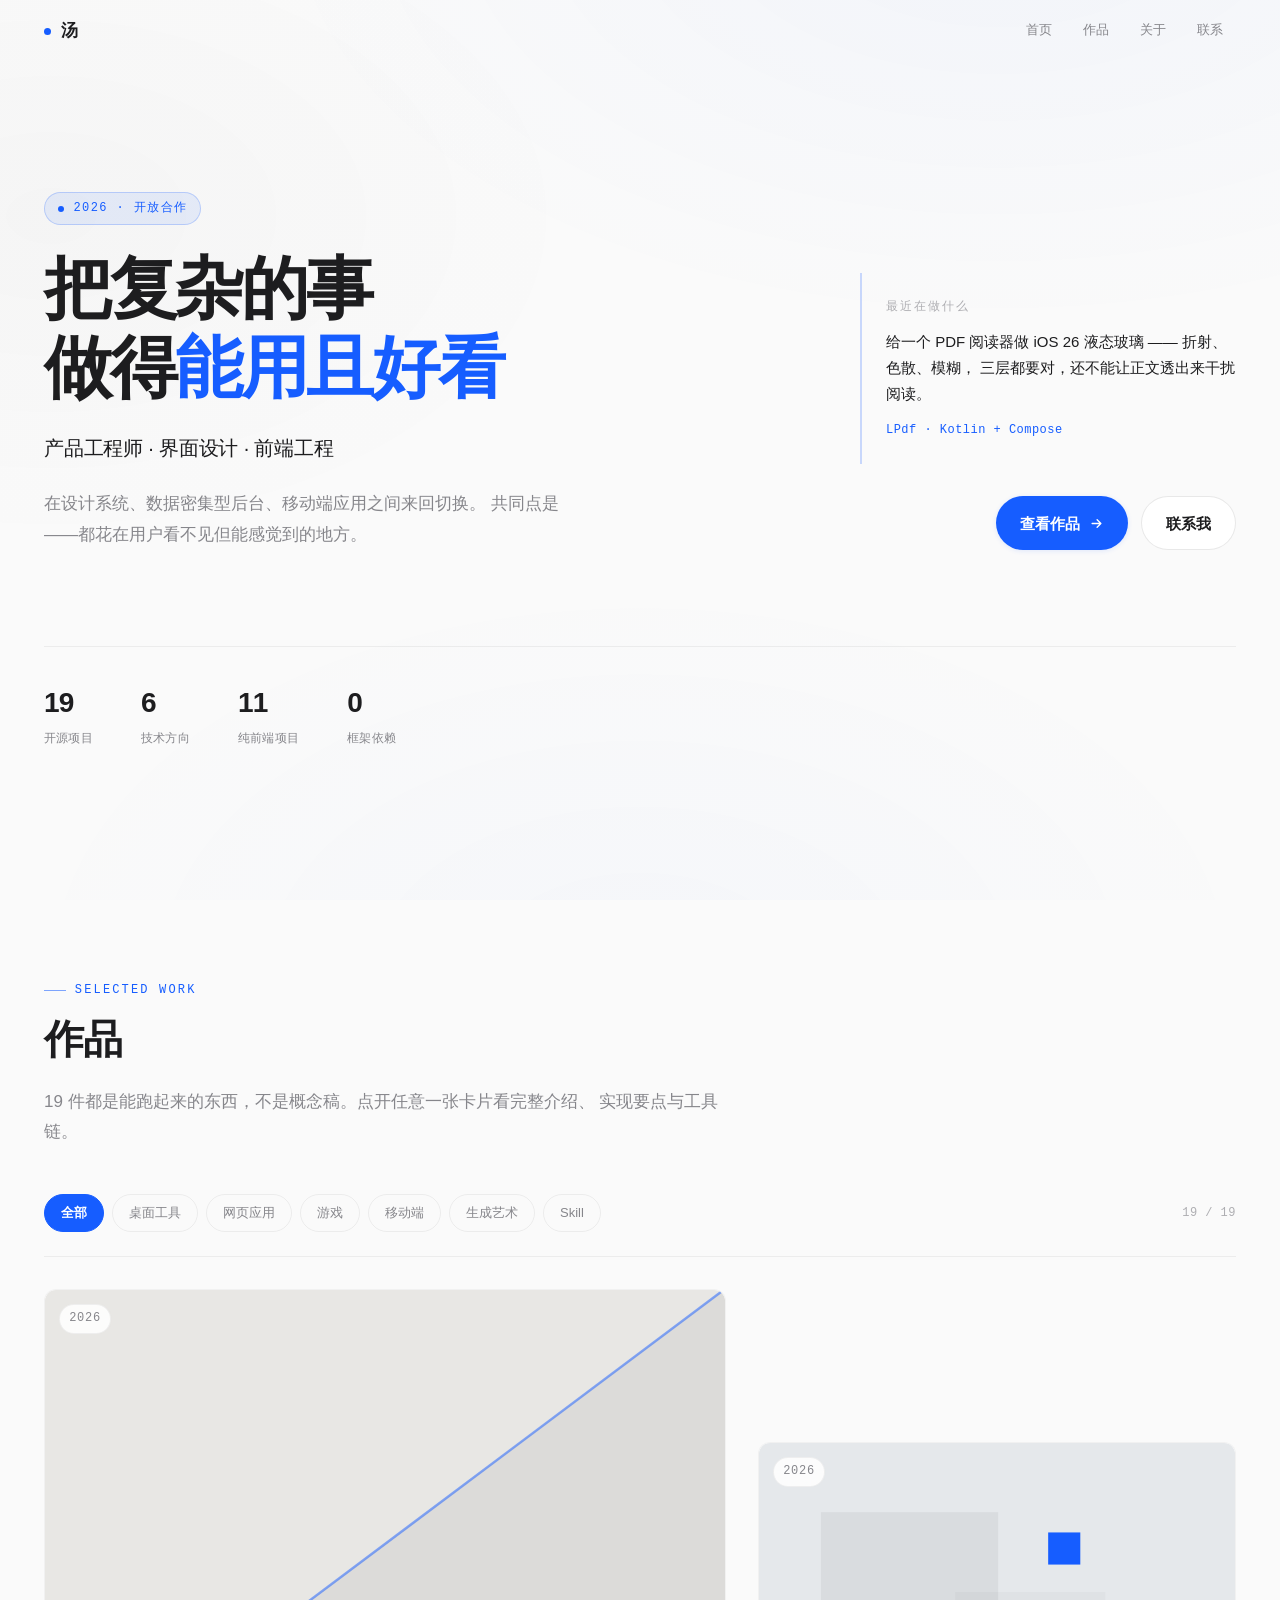
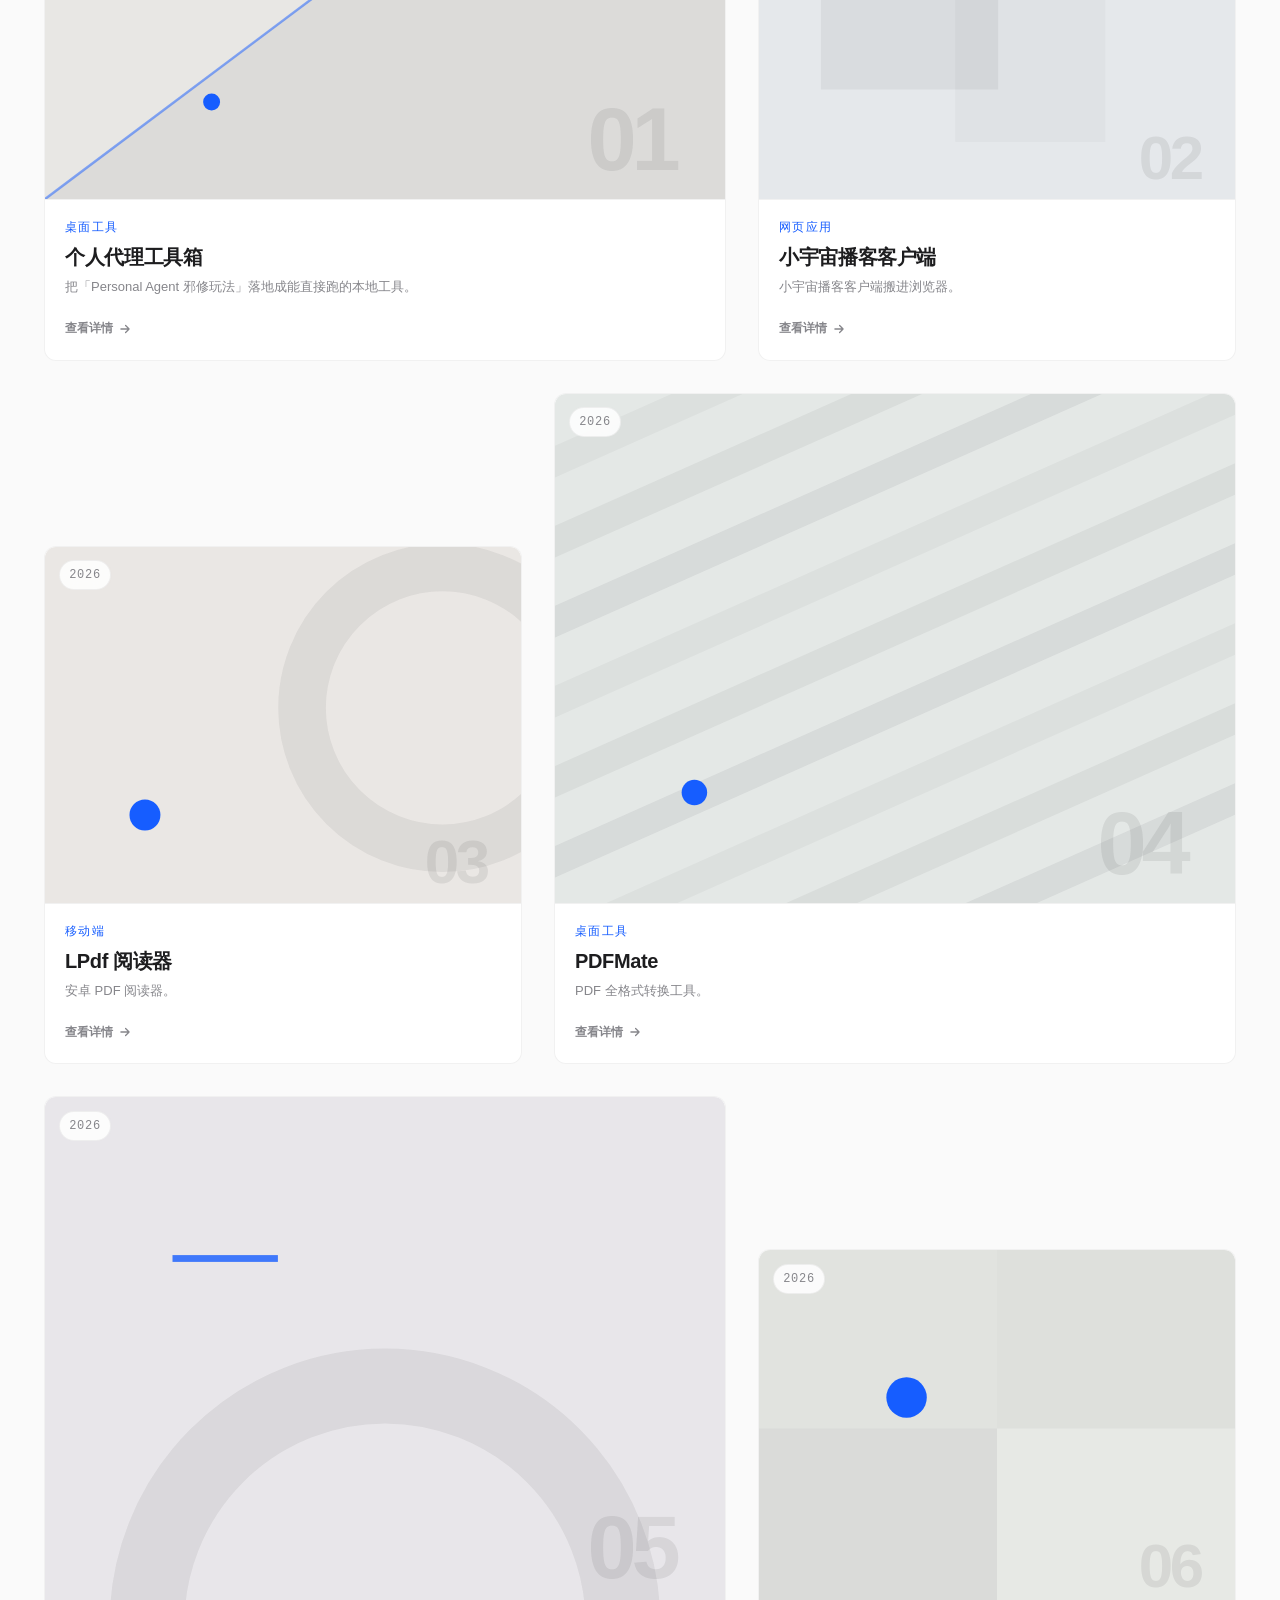
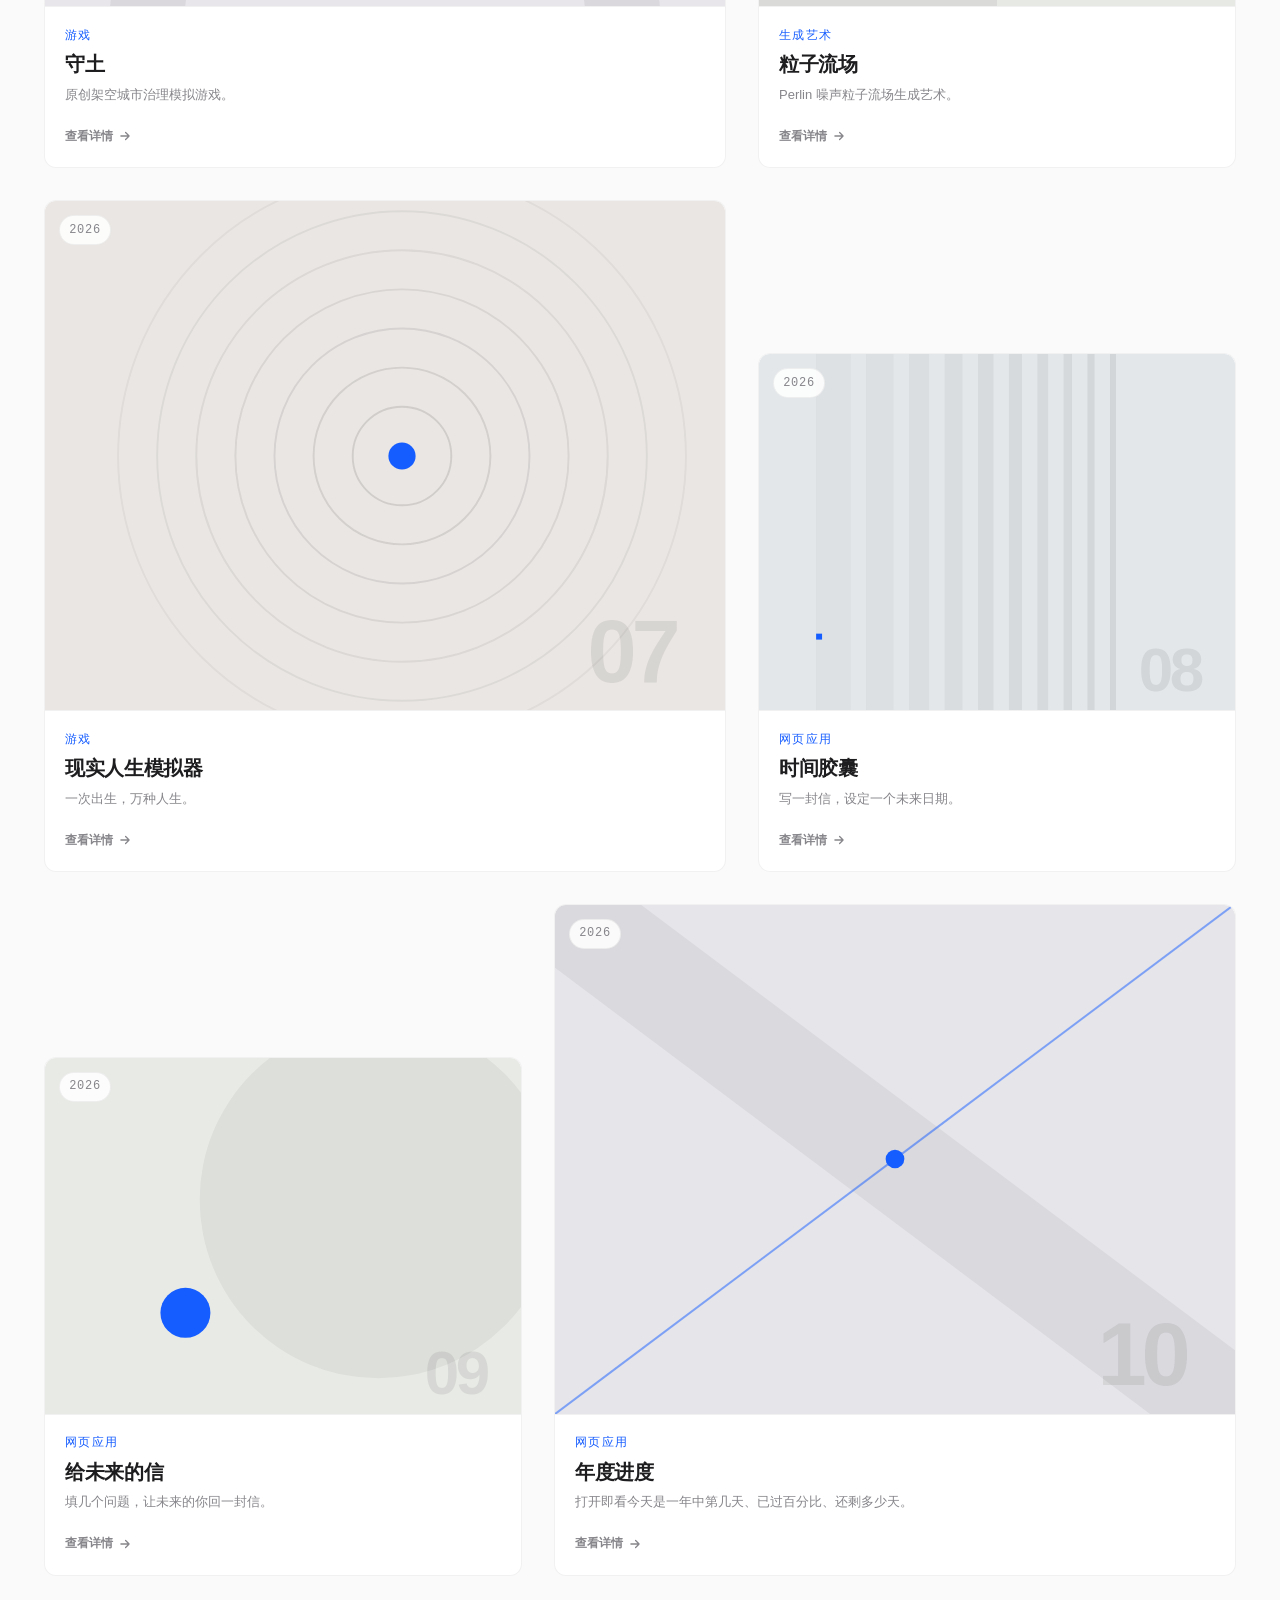
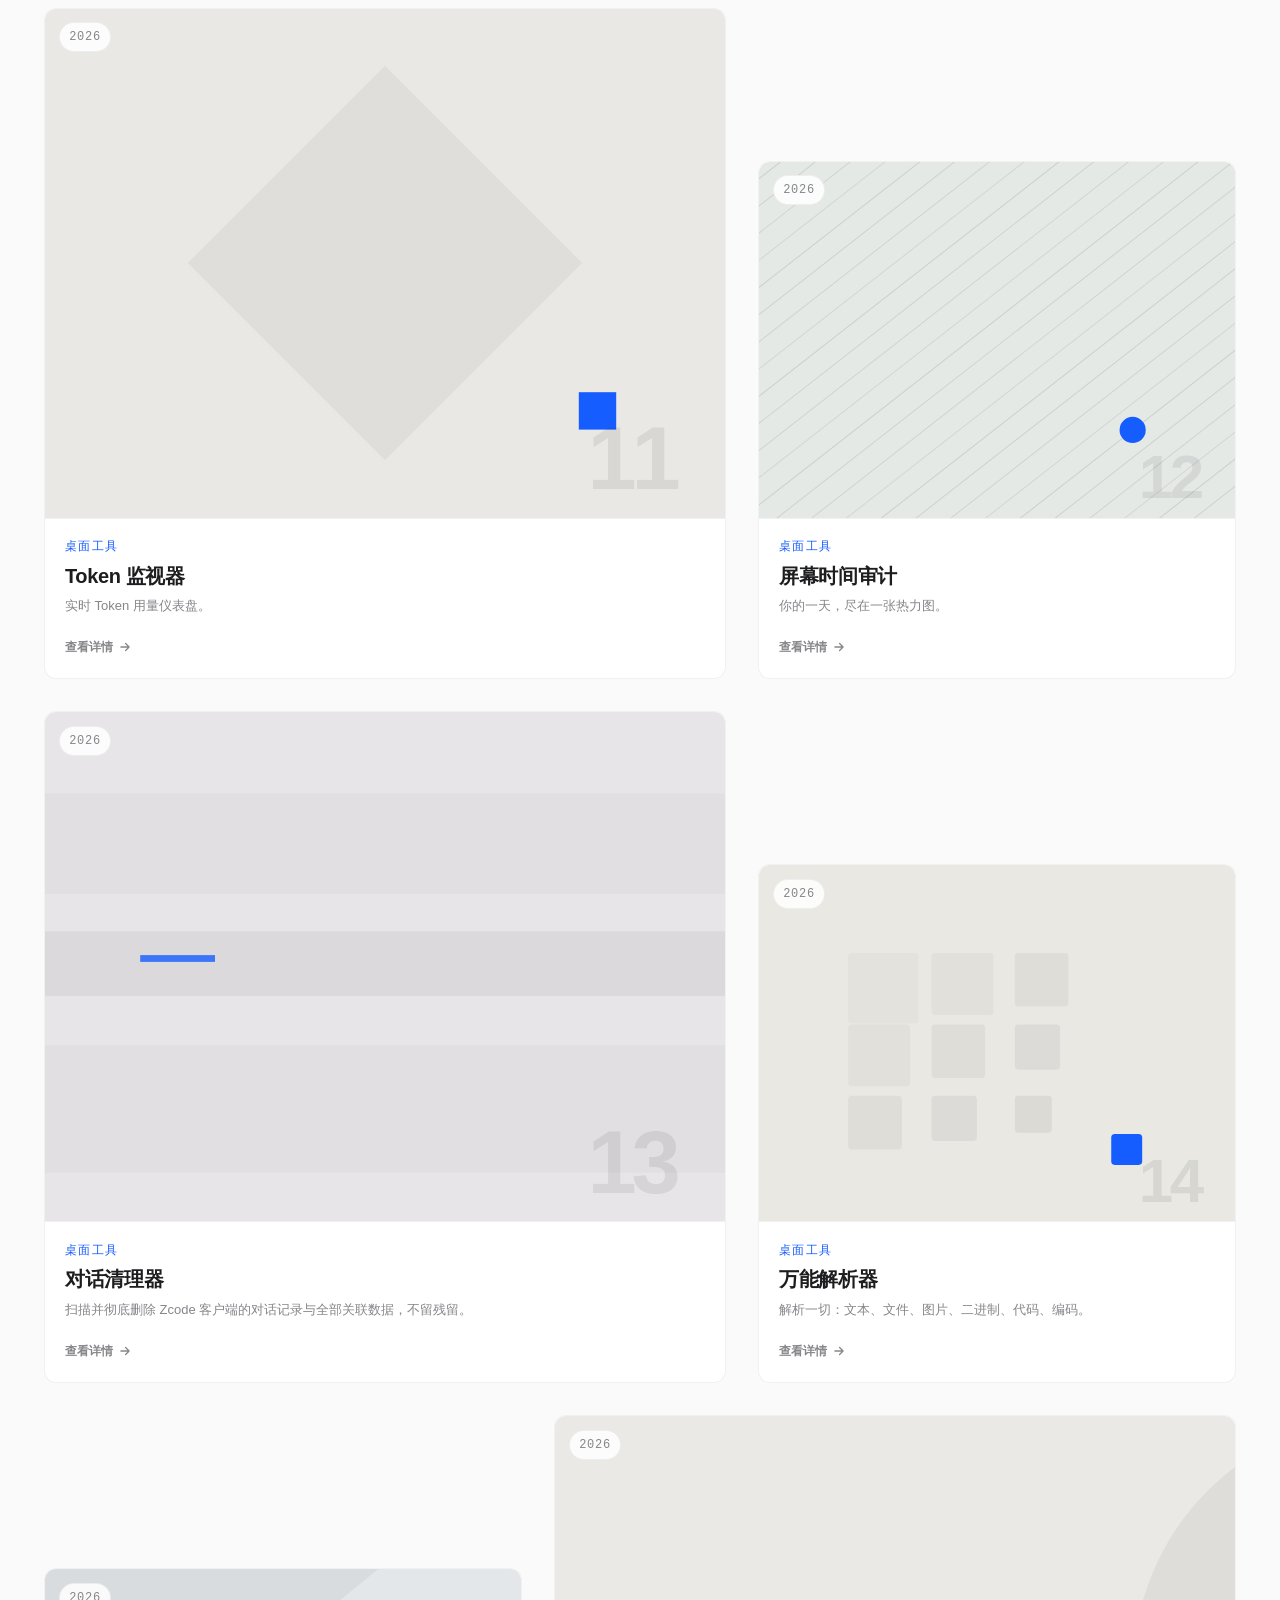
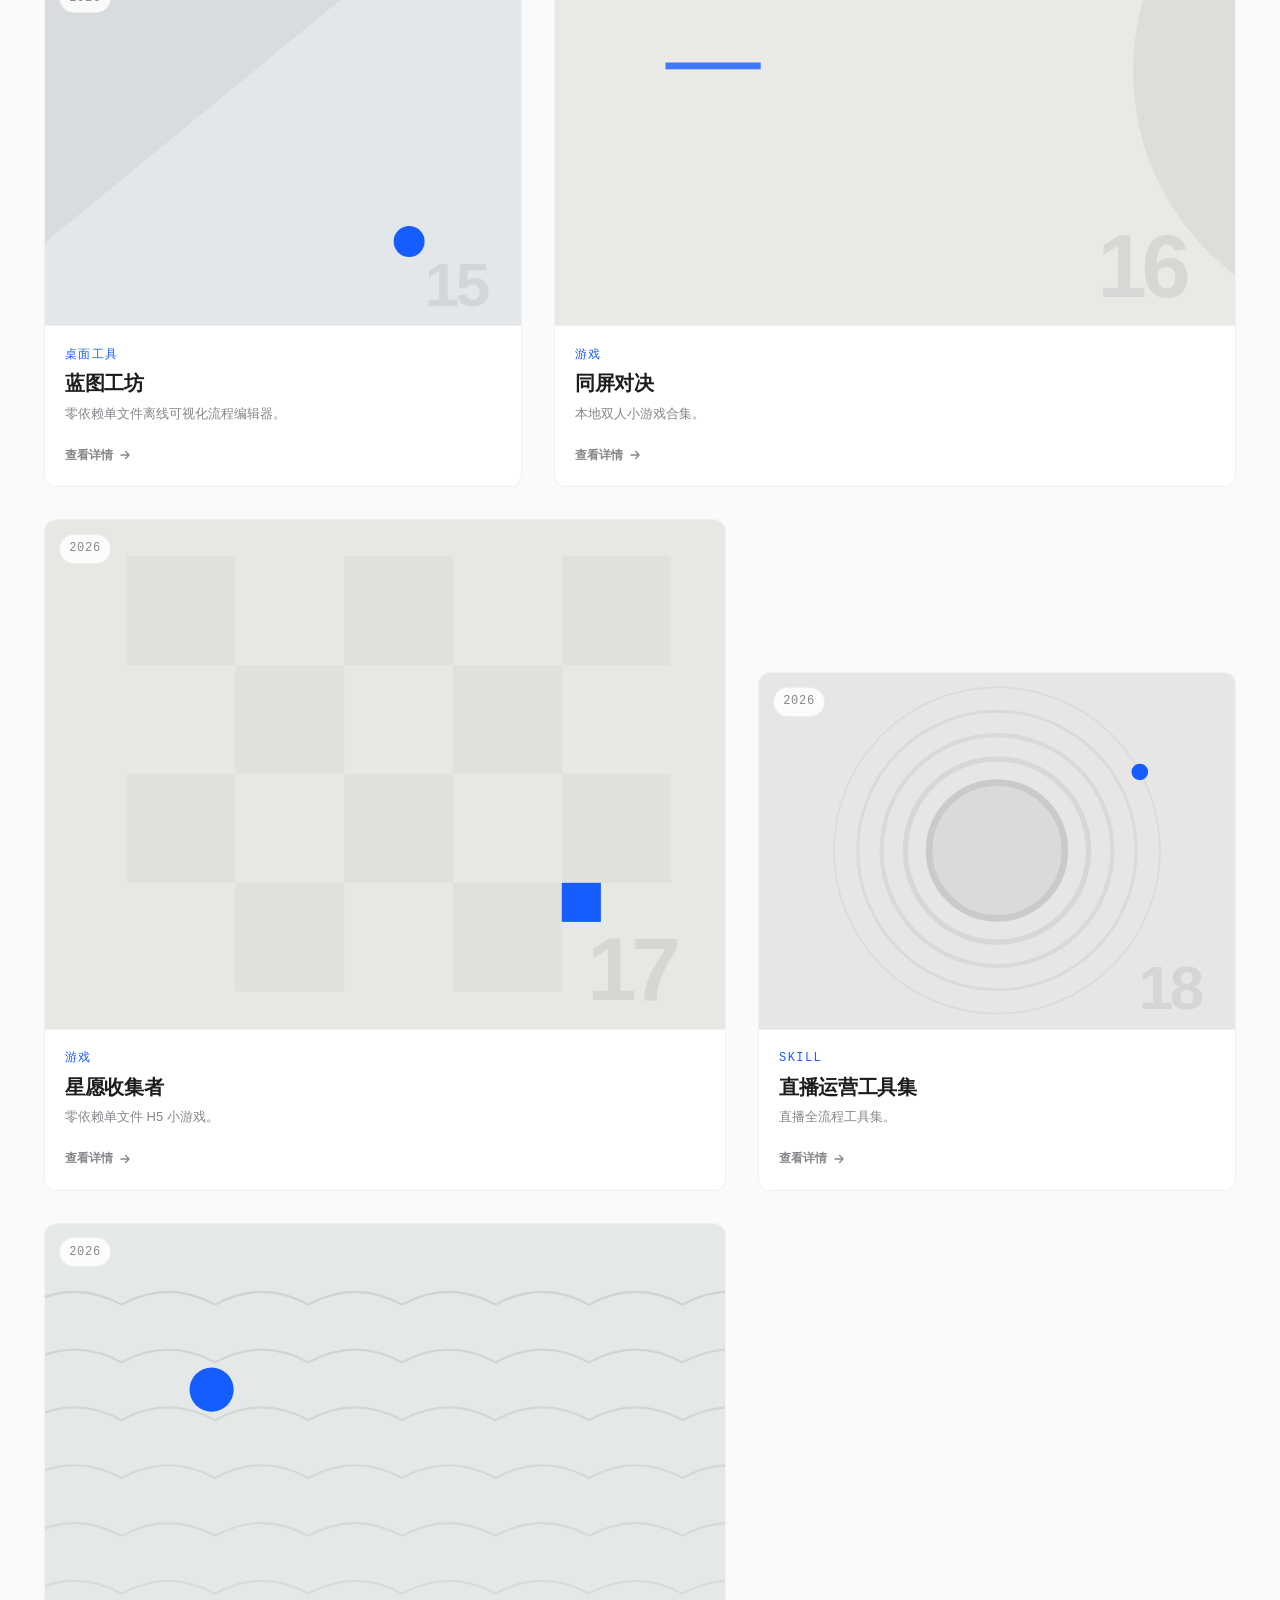
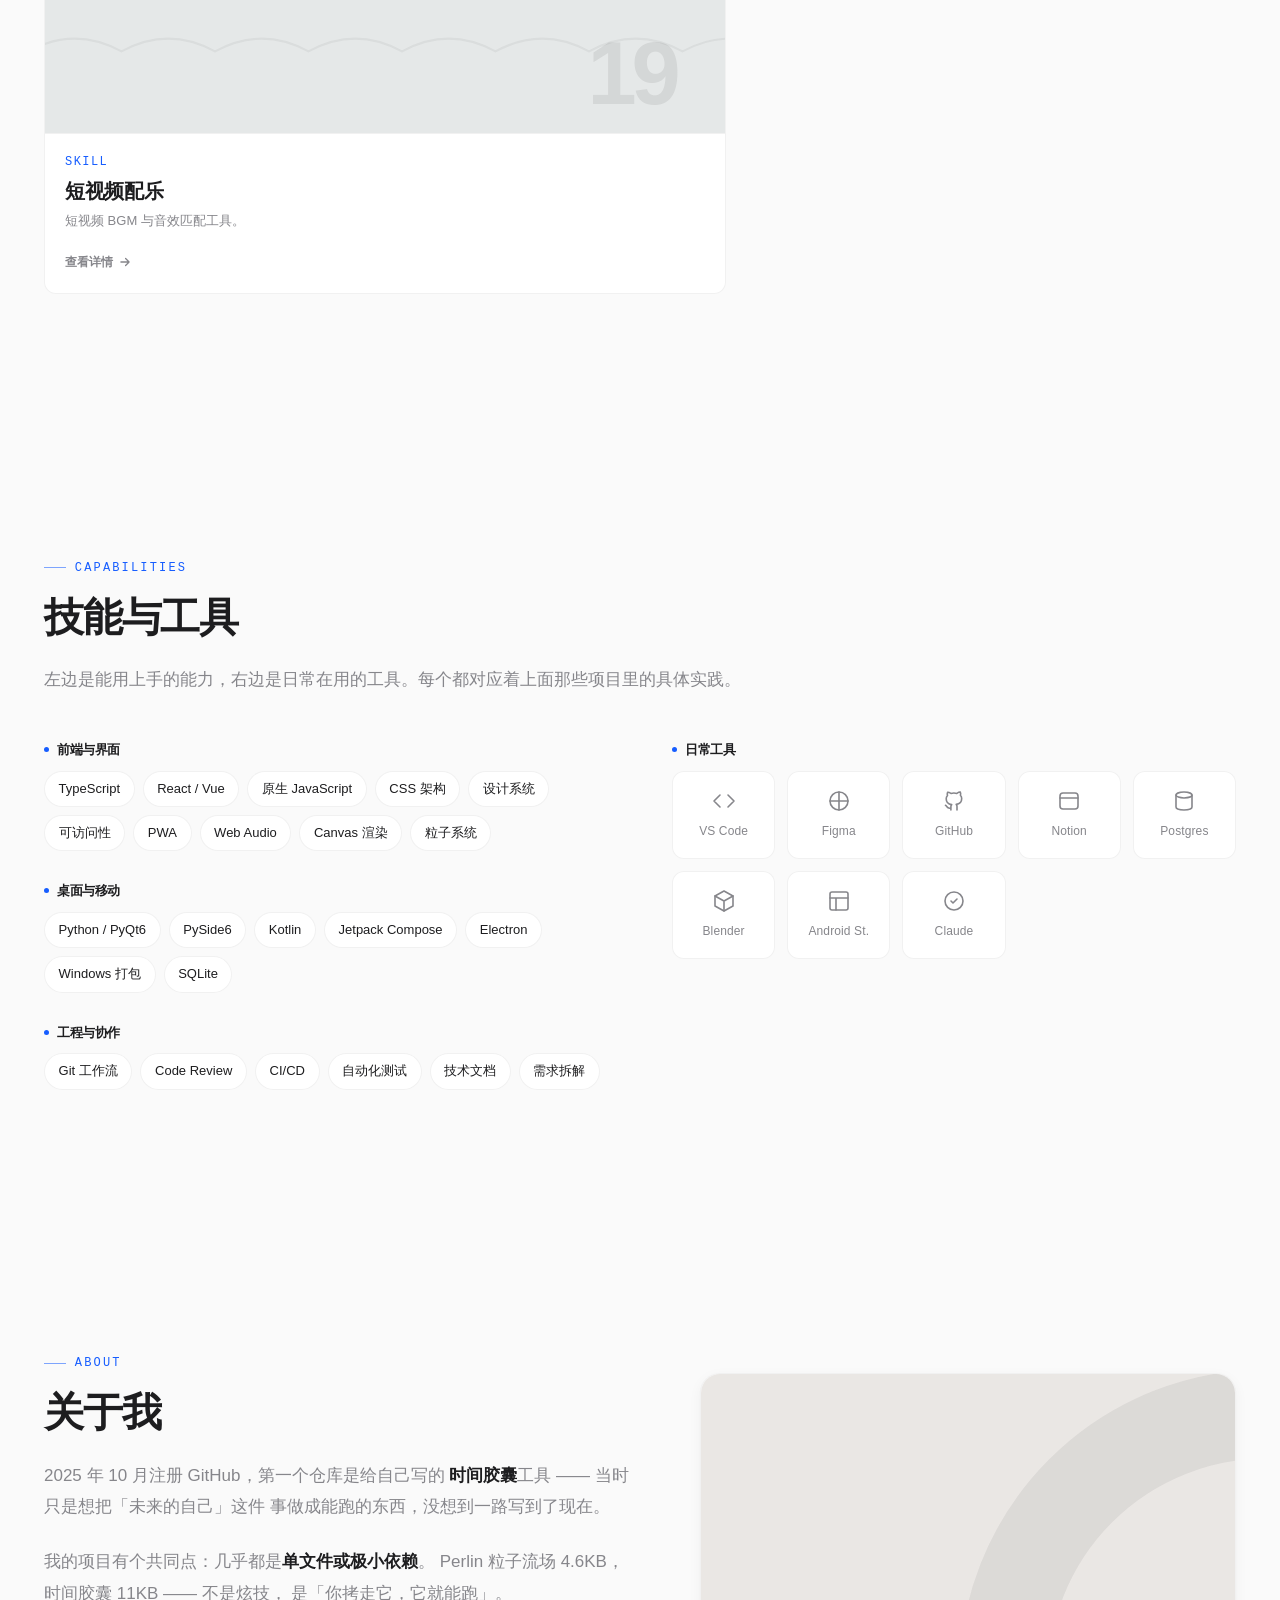
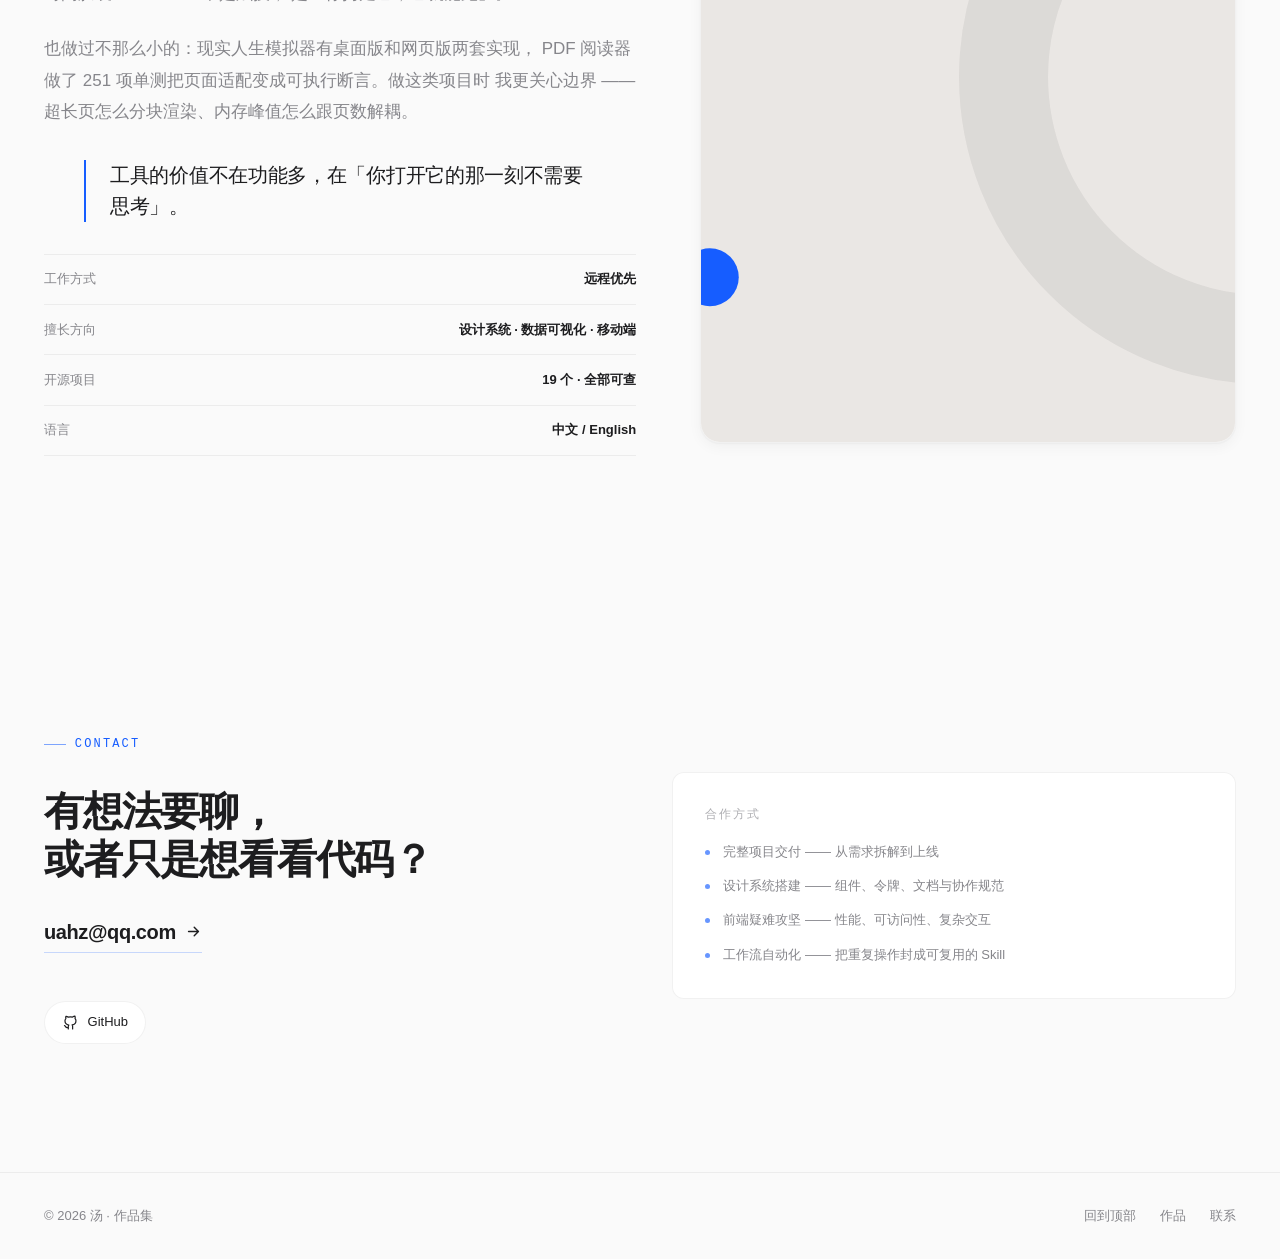
==== commit b46acea0: "polish: 重做入场动效（换缓动曲线/改 animation 修 hover 冲突/位移分级），图片缩放改真慢速" ====
--- a/index.html
+++ b/index.html
@@ -75,6 +75,10 @@
   /* —— 动效 —— */
   --ease:cubic-bezier(.22,.61,.36,1);
   --ease-out:cubic-bezier(.16,1,.3,1);
+  /* 入场专用：expo-out 会让 80% 的变化挤在前 400ms、后面像卡住，
+     这条曲线前段更缓、中段推进、结尾柔和收住。 */
+  --ease-reveal:cubic-bezier(.2,.65,.3,1);
+  --t-reveal:.62s;
   --t-fast:.22s;
   --t-mid:.42s;
   --t-slow:.66s;
@@ -165,7 +169,9 @@
   /* 底部两角保持直角：否则 border-bottom 会沿着圆角向上弯成 U 形 */
   border-radius:var(--r-sm) var(--r-sm) 0 0;
   font-size:var(--fs-sm);font-weight:500;color:var(--c-text-2);
-  transition:color .24s var(--ease),background .24s var(--ease);
+  transition:color .24s var(--ease),background .24s var(--ease),
+             border-color .24s var(--ease);
+  border-bottom:2px solid transparent;   /* 预留位置，避免 active 时高度跳 2px */
 }
 .nav__link:hover{color:var(--c-text);background:rgba(29,29,31,.035)}
 .nav__link.is-active{
@@ -173,7 +179,7 @@
   /* 指示线用 border-bottom：不要用 background + calc(background-size) ——
      calc 一旦失效，渐变会铺满整个链接，再被 nav 的 backdrop-filter 糊成一团蓝块。
      也不用 ::after，同样会被那个模糊层污染。 */
-  border-bottom:2px solid var(--c-primary);
+  border-bottom-color:var(--c-primary);
 }
 .nav__toggle{
   display:none;width:40px;height:40px;border-radius:var(--r-sm);
@@ -316,7 +322,8 @@
 }
 .card__media img{
   width:100%;height:100%;object-fit:cover;
-  transition:transform .68s var(--ease-out);
+  /* 用均匀曲线 + 0.9s：expo-out 会把缩放压缩到 300ms 内完成，看着并不「慢」 */
+  transition:transform .9s cubic-bezier(.22,.61,.36,1);
 }
 .card:hover .card__media img{transform:scale(1.06)}
 .card__badge{
@@ -481,13 +488,43 @@
 .footer__links a{transition:color .24s var(--ease)}
 .footer__links a:hover{color:var(--c-primary)}
 
-/* ══════════ 滚动入场动效（全局唯一一套）══════════ */
-.reveal{
-  opacity:0;transform:translateY(20px);
-  transition:opacity .78s var(--ease-out),transform .78s var(--ease-out);
-  transition-delay:var(--delay,0ms);
-}
-.reveal.is-in{opacity:1;transform:none}
+/* ══════════ 滚动入场动效（全局唯一一套）══════════
+   用 animation 而不是 transition：
+   .reveal 与 .card 特异性相同，若用 transition 会覆盖卡片的 hover 过渡，
+   导致上浮被加上 90ms 延迟、耗时 620ms。animation 不占用 transition 属性。
+   填充模式用 `backwards`（不是 both）：
+   both 会在动画结束后继续锁住 transform，把卡片 hover 的上浮吃掉；
+   backwards 只保证 delay 期间停在起始帧，播完就把 transform 交还给普通样式。 */
+.reveal{opacity:0}
+.reveal.is-in{
+  opacity:1;                       /* 动画结束后靠它保持可见 */
+  animation:revealIn var(--t-reveal) var(--ease-reveal) var(--delay,0ms) backwards;
+}
+@keyframes revealIn{
+  from{
+    opacity:0;
+    /* translate3d 直接走合成层，比 translateY 更稳 */
+    transform:translate3d(0,var(--reveal-y,24px),0) scale(var(--reveal-s,.99));
+  }
+  to{
+    opacity:1;
+    transform:translate3d(0,0,0) scale(1);
+  }
+}
+
+/* 位移量按元素「重量」分级：字号越大动得越多，小标签几乎只是淡入。
+   全场同幅度平移会显得平，分级后才有层次。 */
+.hero__title.reveal{--reveal-y:36px;--reveal-s:.985}
+.section__title.reveal,
+.contact__lead.reveal,
+.detail__title.reveal{--reveal-y:30px;--reveal-s:.985}
+.hero__role.reveal,
+.hero__desc.reveal,
+.section__desc.reveal{--reveal-y:20px;--reveal-s:1}
+.hero__eyebrow.reveal,
+.eyebrow.reveal{--reveal-y:10px;--reveal-s:1}
+.card.reveal{--reveal-y:22px;--reveal-s:.99}
+.hero__stats.reveal{--reveal-y:14px;--reveal-s:1}
 @media (prefers-reduced-motion:reduce){
   html{scroll-behavior:auto}
   *,*::before,*::after{
@@ -742,18 +779,18 @@
   <section class="wrap hero">
     <div class="hero__left">
       <span class="hero__eyebrow reveal"><i aria-hidden="true"></i>2026 · 开放合作</span>
-      <h1 class="hero__title reveal" style="--delay:70ms">
+      <h1 class="hero__title reveal" style="--delay:60ms">
         把复杂的事<br>做得<em>能用且好看</em>
       </h1>
-      <p class="hero__role reveal" style="--delay:140ms">产品工程师 · 界面设计 · 前端工程</p>
-      <p class="hero__desc reveal" style="--delay:210ms">
+      <p class="hero__role reveal" style="--delay:120ms">产品工程师 · 界面设计 · 前端工程</p>
+      <p class="hero__desc reveal" style="--delay:180ms">
         在设计系统、数据密集型后台、移动端应用之间来回切换。
         共同点是——都花在用户看不见但能感觉到的地方。
       </p>
     </div>
 
     <!-- 右侧：当前动态 + 主按钮，贴底对齐，主按钮落在右下角 -->
-    <div class="hero__right reveal" style="--delay:280ms">
+    <div class="hero__right reveal" style="--delay:240ms">
       <div class="hero__note">
         <p class="hero__note-label">最近在做什么</p>
         <p class="hero__note-text">
@@ -774,7 +811,7 @@
       </div>
     </div>
 
-    <div class="hero__stats reveal" style="--delay:340ms">
+    <div class="hero__stats reveal" style="--delay:300ms">
       <div class="hero__stat"><b>19</b><span>开源项目</span></div>
       <div class="hero__stat"><b>6</b><span>技术方向</span></div>
       <div class="hero__stat"><b>11</b><span>纯前端项目</span></div>
@@ -950,7 +987,7 @@
           <div class="about__fact"><dt>语言</dt><dd>中文 / English</dd></div>
         </dl>
       </div>
-      <div class="about__media reveal" style="--delay:140ms">
+      <div class="about__media reveal" style="--delay:120ms">
         <!-- ↓ 替换为本人照片 -->
         <img src="data:image/svg+xml,%3Csvg%20xmlns%3D%22http%3A%2F%2Fwww.w3.org%2F2000%2Fsvg%22%20viewBox%3D%220%200%20800%20600%22%20width%3D%22800%22%20height%3D%22600%22%3E%3Crect%20width%3D%22800%22%20height%3D%22600%22%20fill%3D%22%23EAE7E4%22%2F%3E%3Ccircle%20cx%3D%22668%22%20cy%3D%22272%22%20r%3D%22236%22%20fill%3D%22none%22%20stroke%3D%22%231D1D1F%22%20stroke-opacity%3D%220.065%22%20stroke-width%3D%2280%22%2F%3E%3Ccircle%20cx%3D%22168%22%20cy%3D%22452%22%20r%3D%2226%22%20fill%3D%22%23165DFF%22%2F%3E%3Ctext%20x%3D%22742%22%20y%3D%22566%22%20text-anchor%3D%22end%22%20font-family%3D%22Helvetica%2CArial%2Csans-serif%22%20font-size%3D%22104%22%20font-weight%3D%22600%22%20letter-spacing%3D%22-6%22%20fill%3D%22%231D1D1F%22%20fill-opacity%3D%220.085%22%3E03%3C%2Ftext%3E%3C%2Fsvg%3E" alt="个人照片占位图">
       </div>
@@ -1070,7 +1107,8 @@
     card.href = "project.html?id=" + encodeURIComponent(w.id);
     card.setAttribute("data-cat", w.cat);
     card.setAttribute("aria-label", "查看项目详情：" + w.title);
-    card.style.setProperty("--delay", (i % 6) * 70 + "ms");
+    // Bento 每行 2 张：左卡先、右卡晚 90ms，节奏跟着视觉行走
+    card.style.setProperty("--delay", (i % 2) * 90 + "ms");
 
     var media = el("div","card__media");
     var img = el("img");
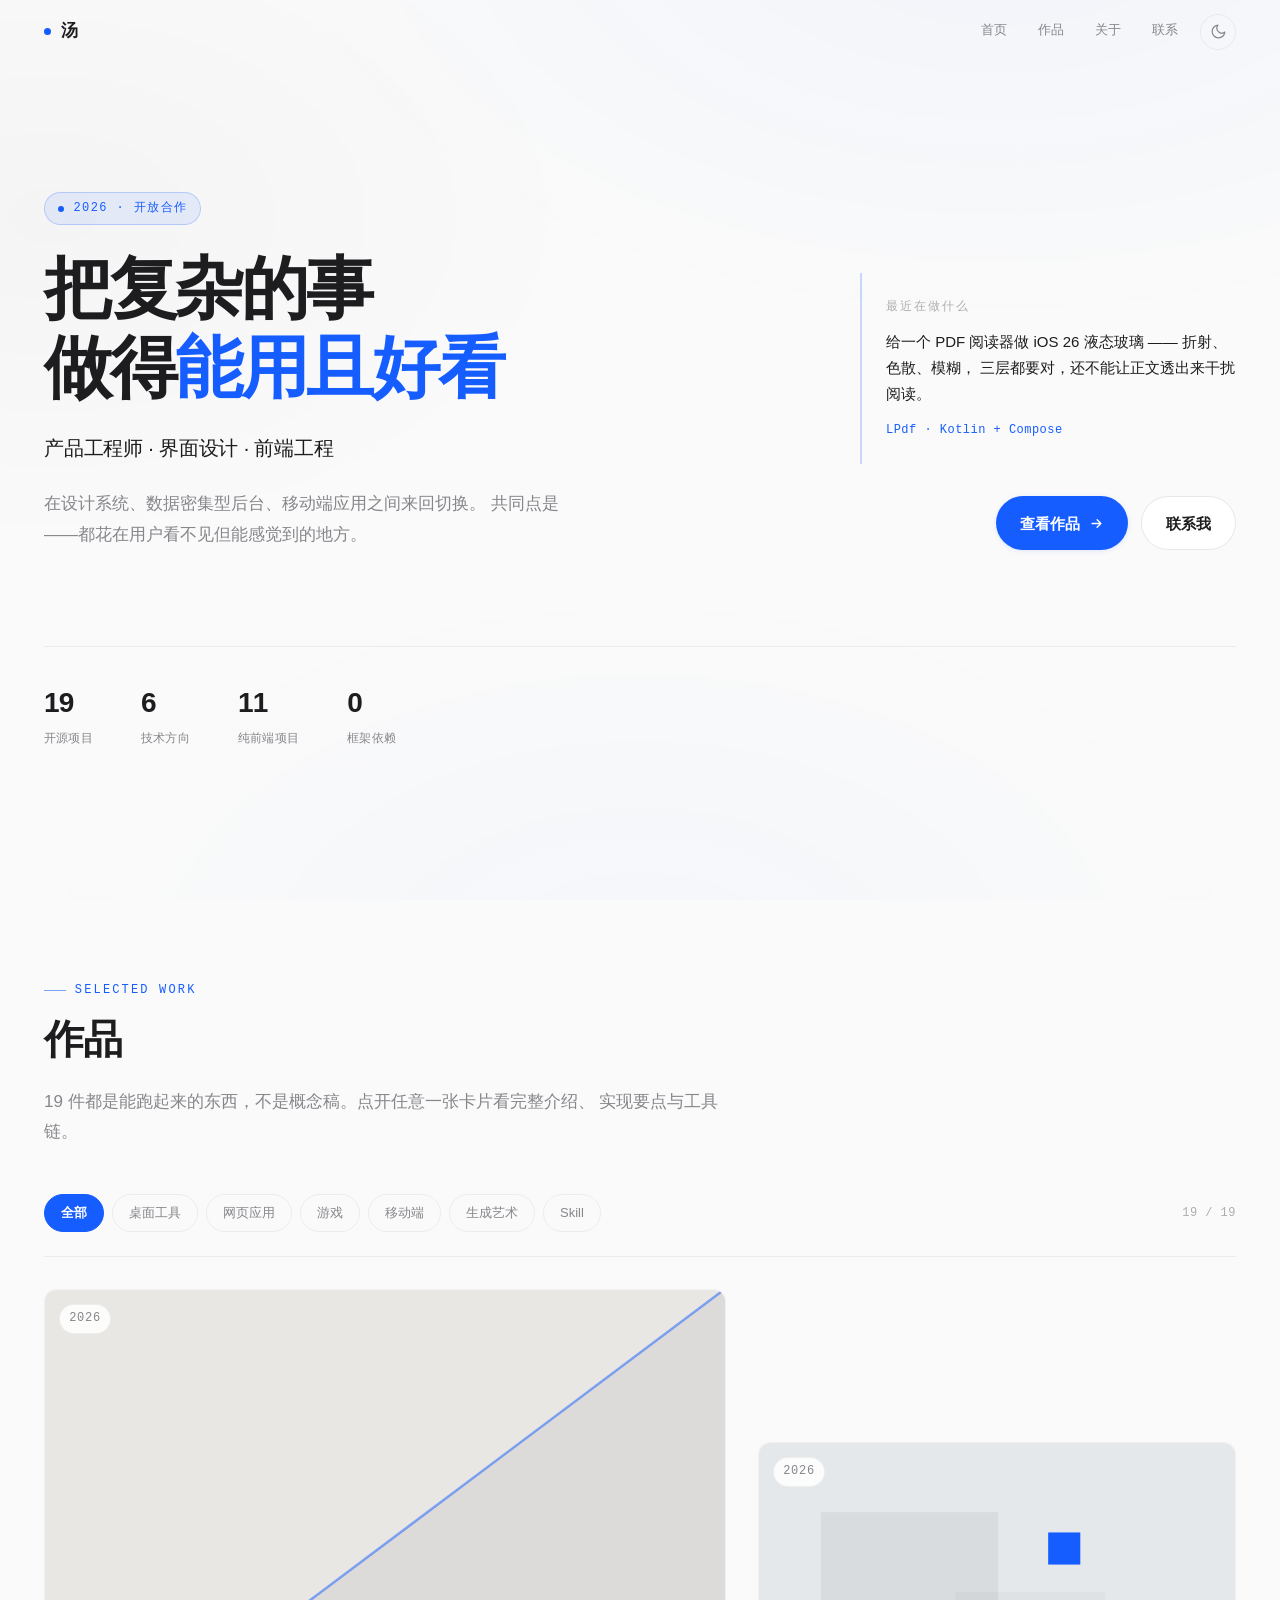
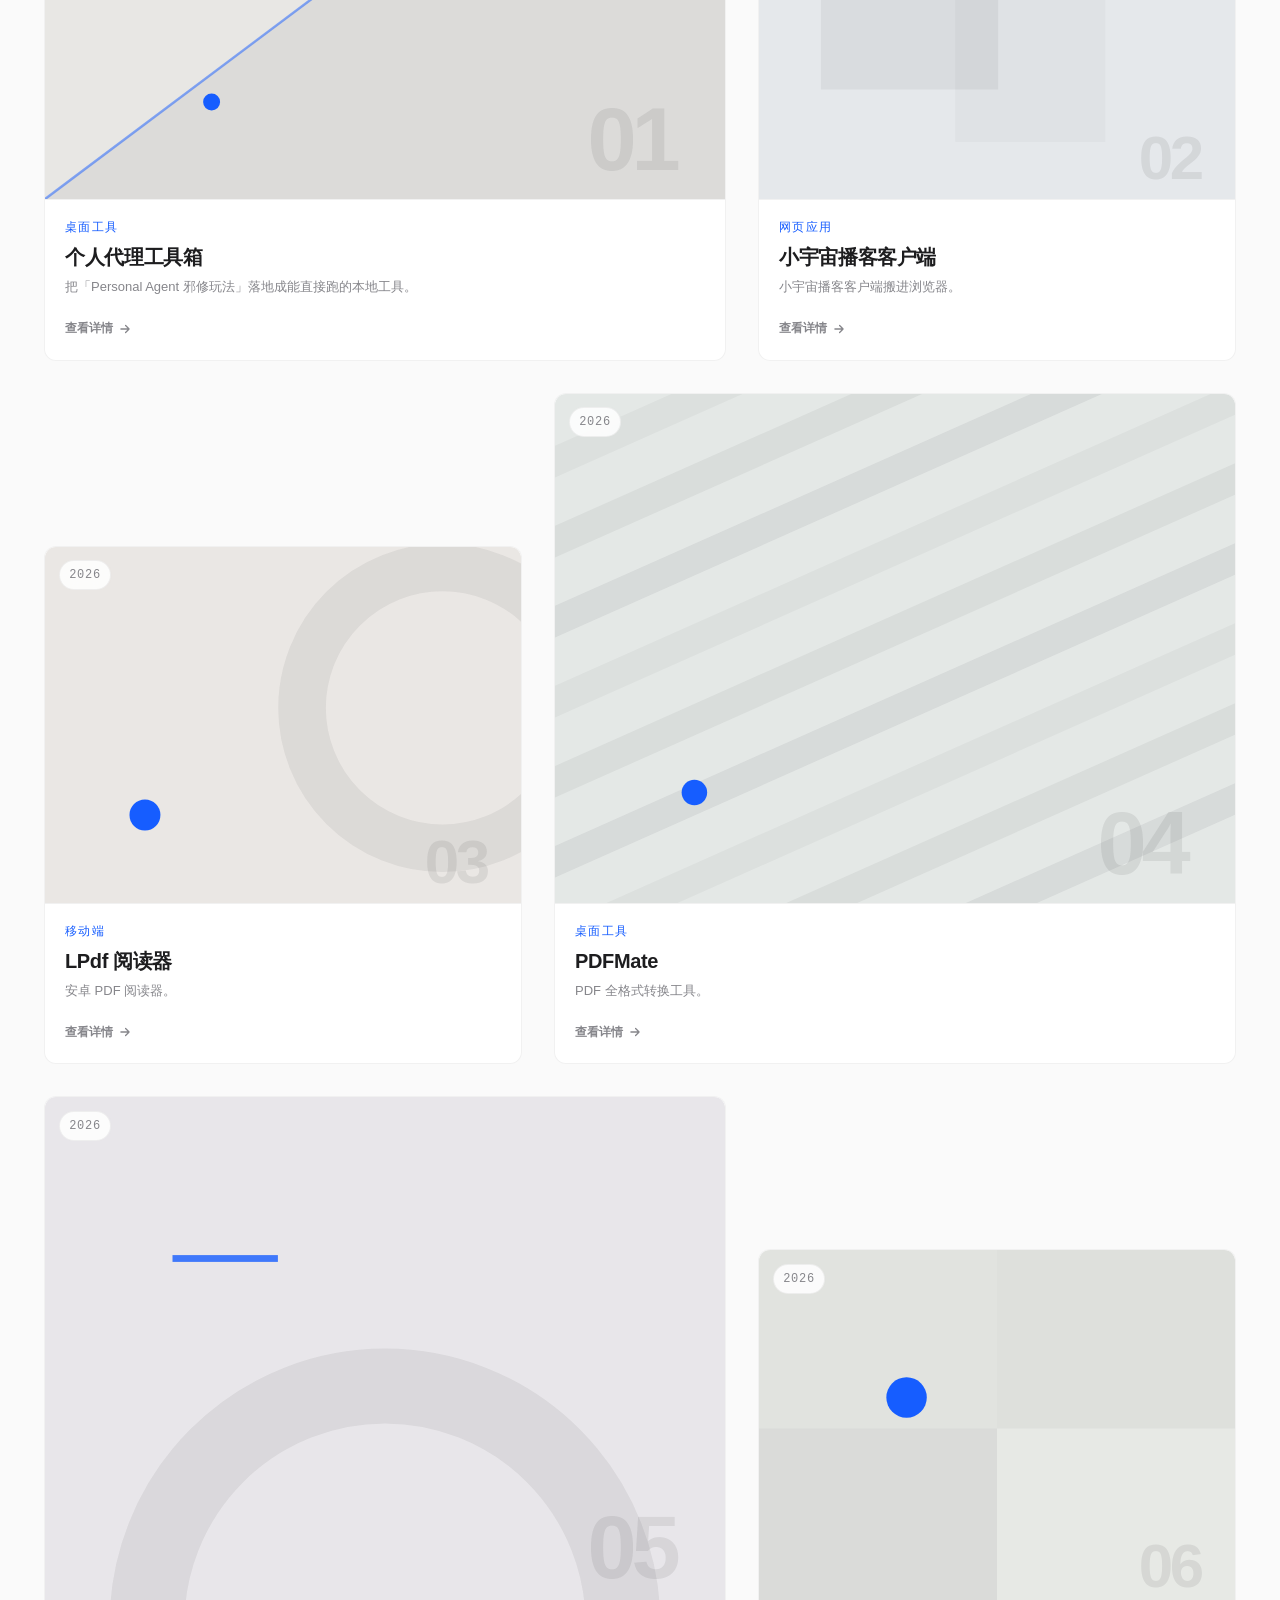
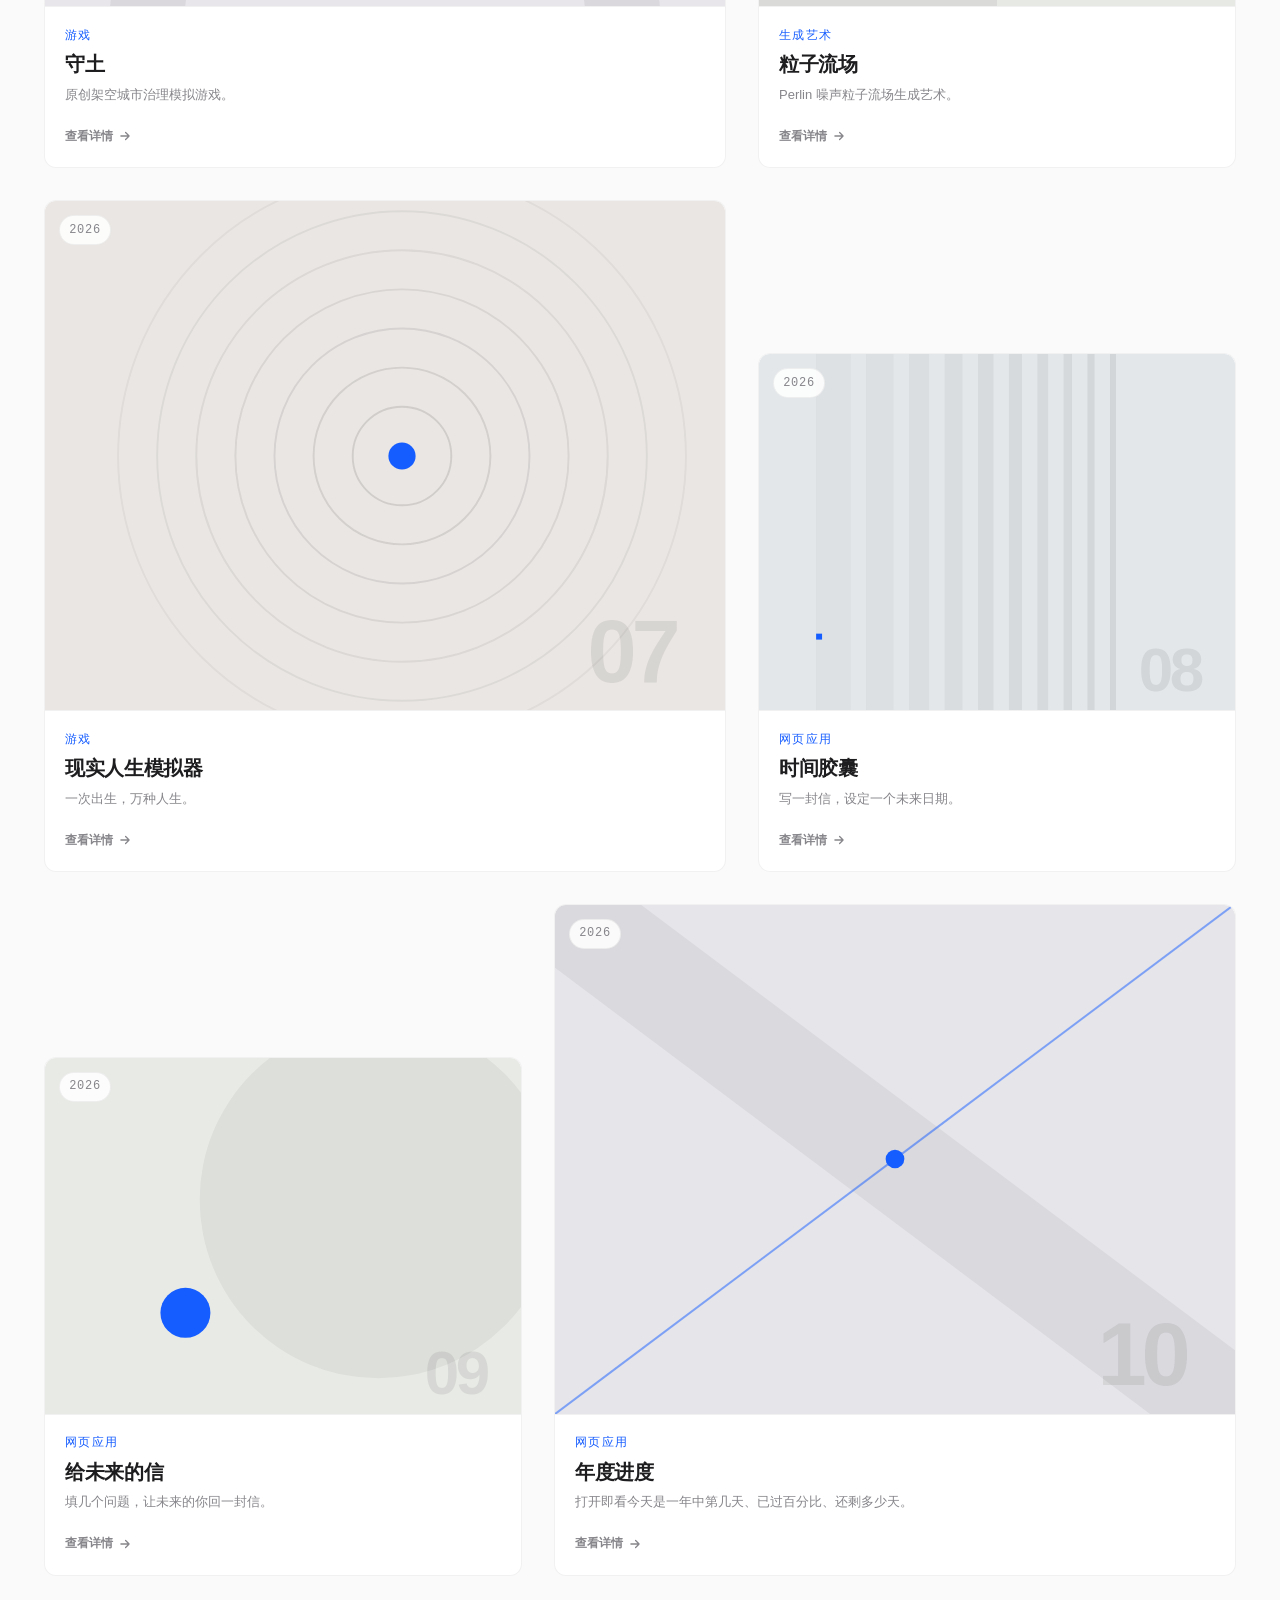
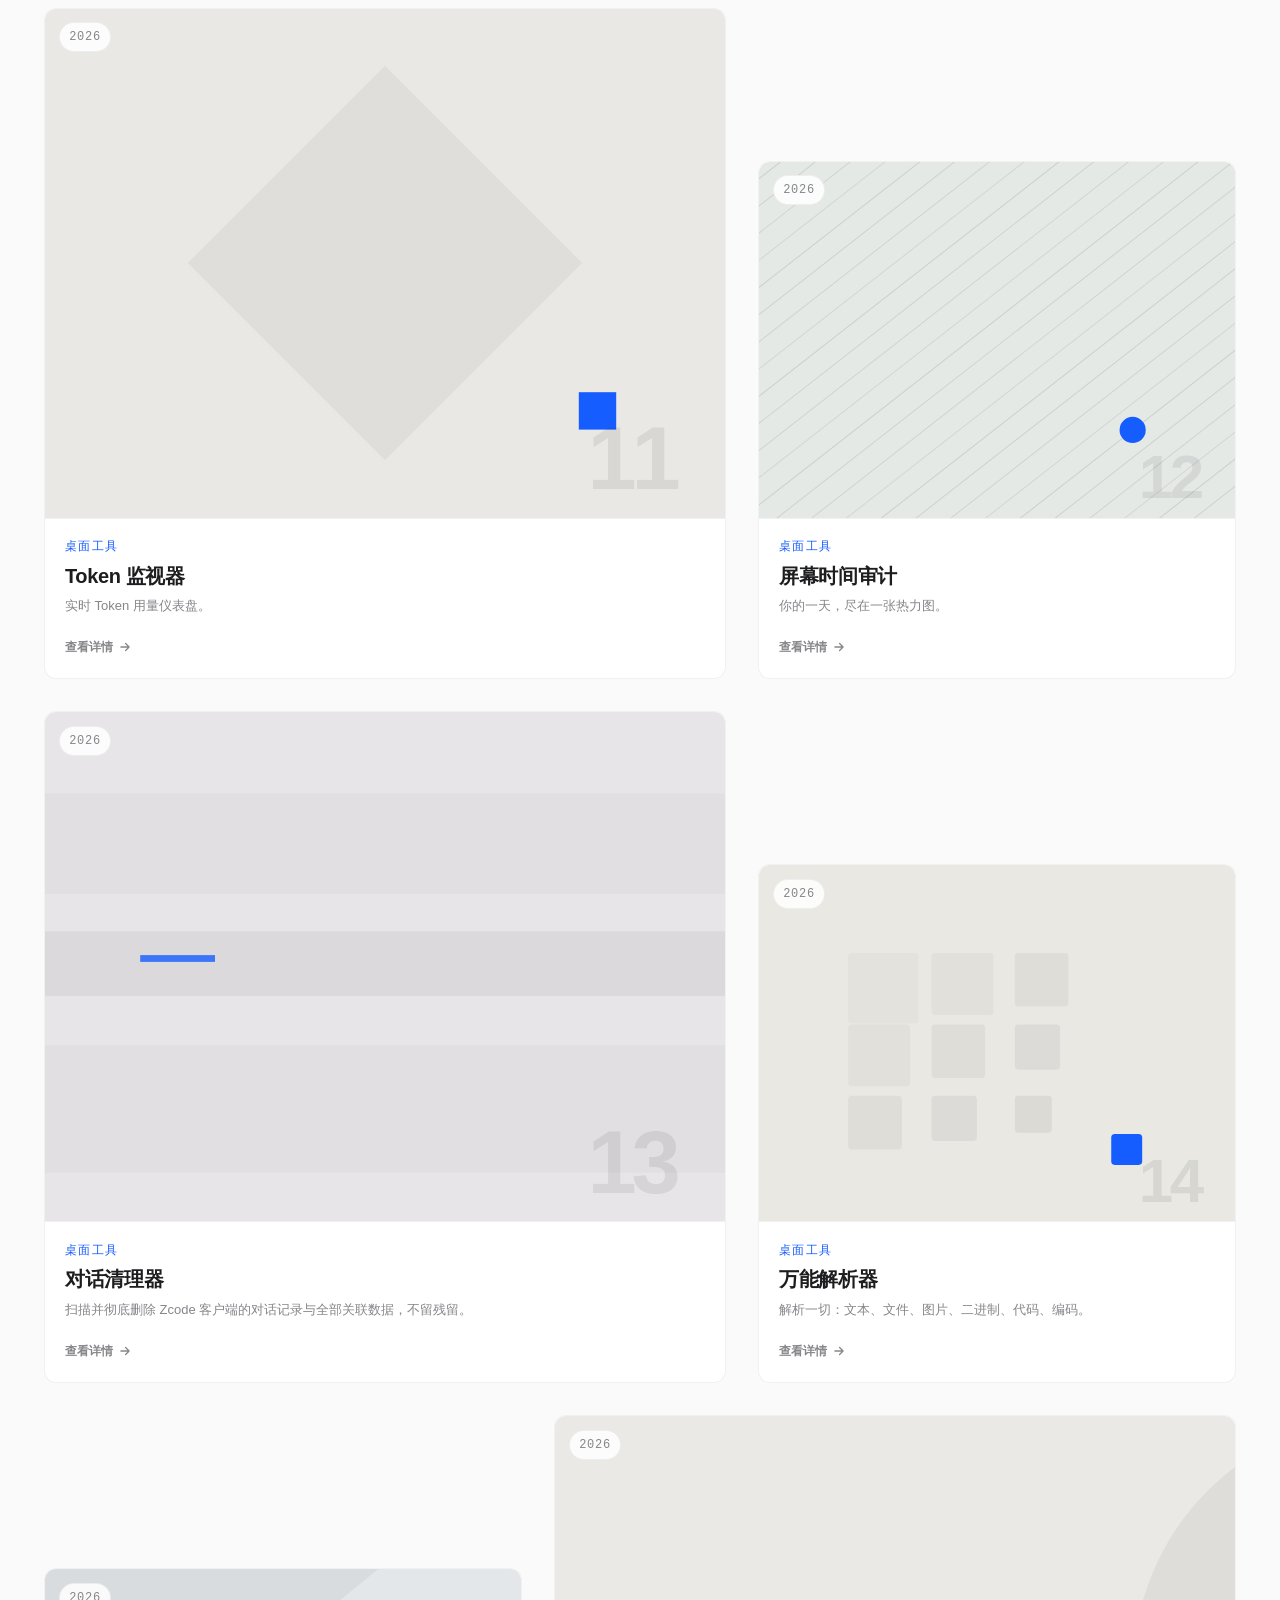
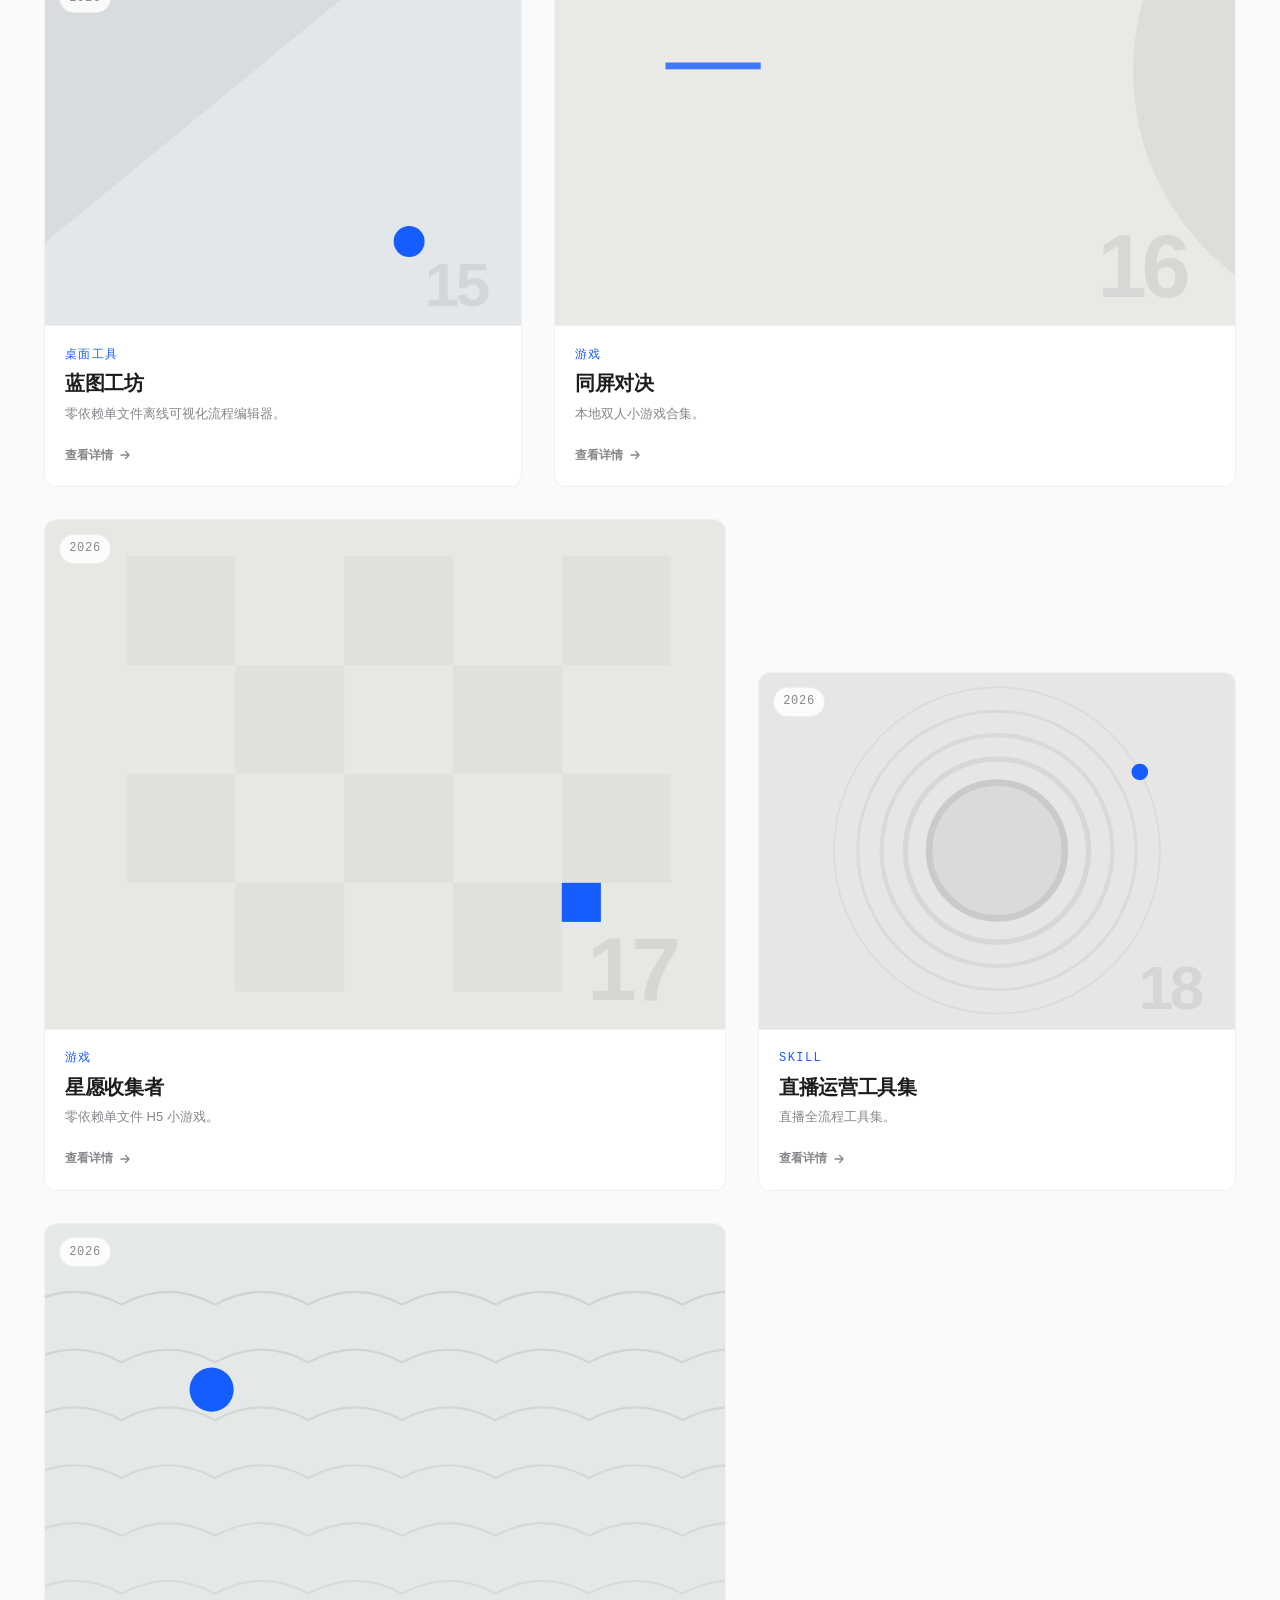
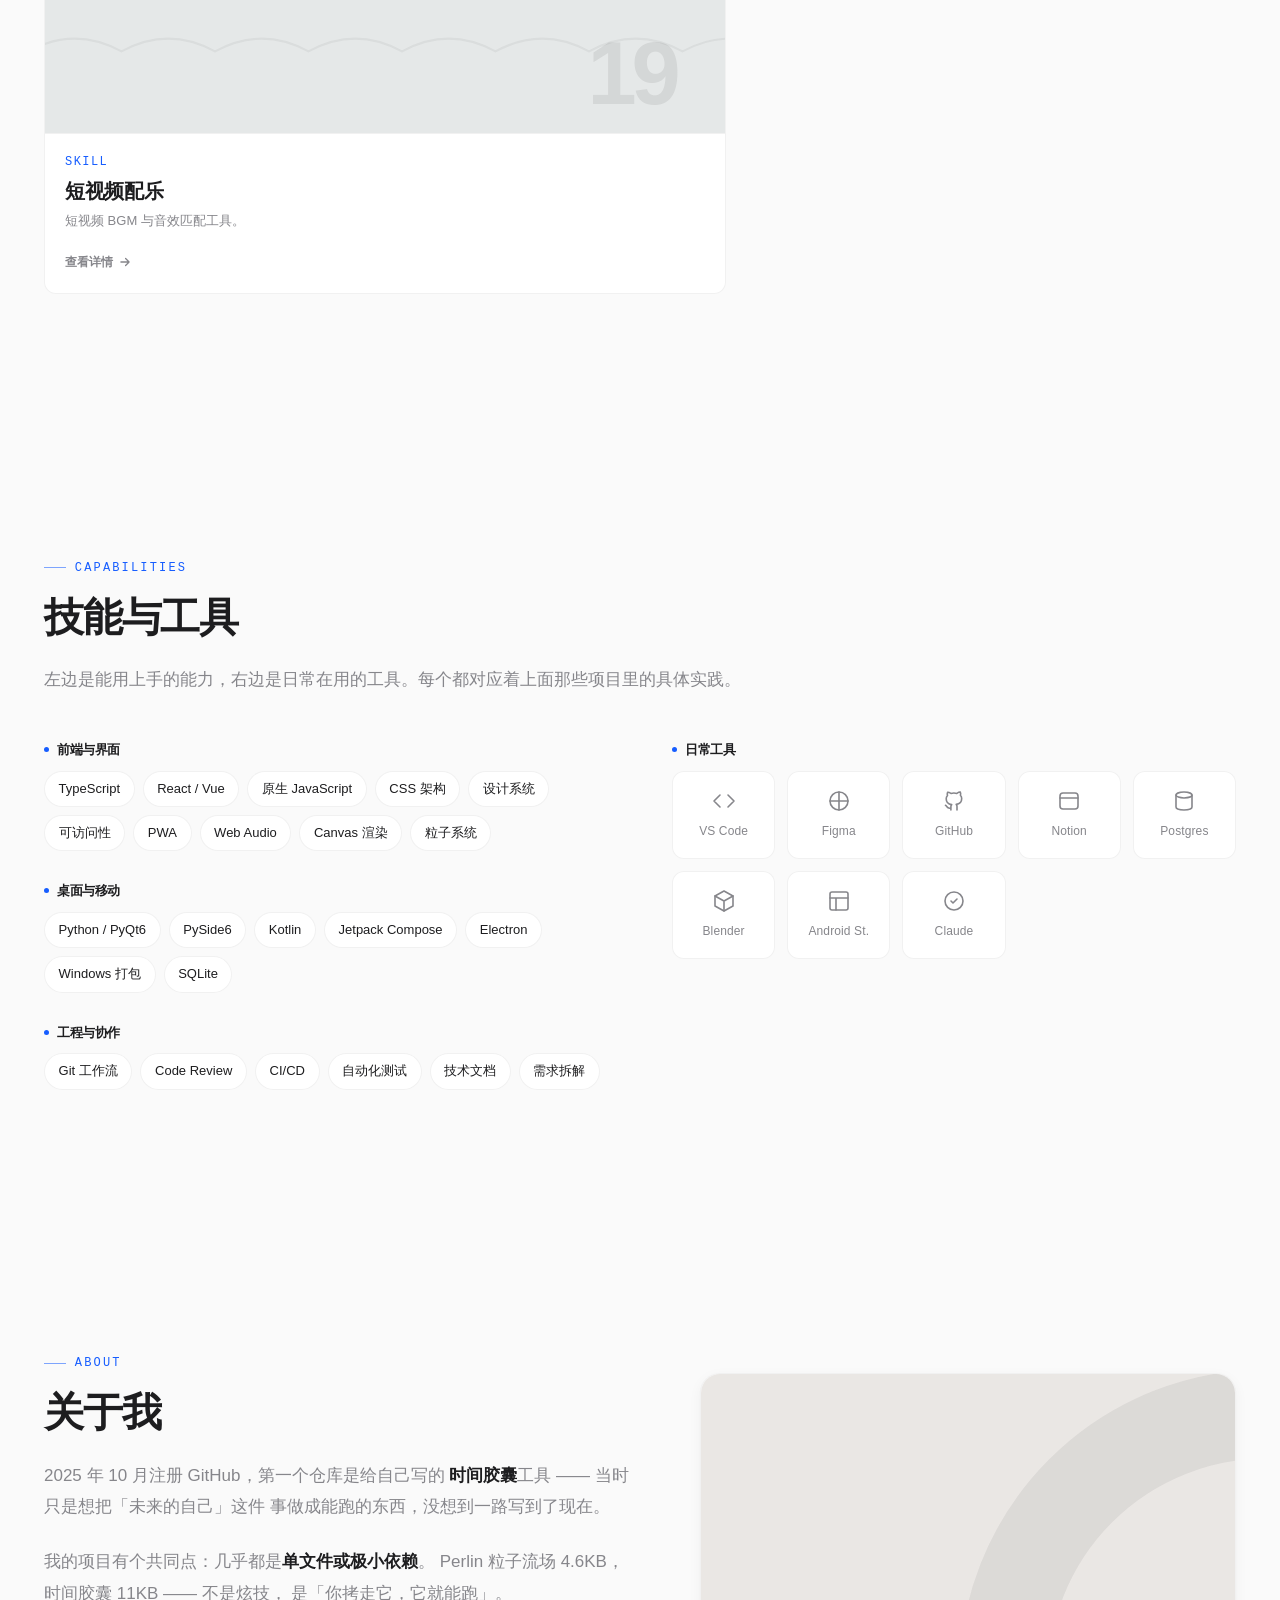
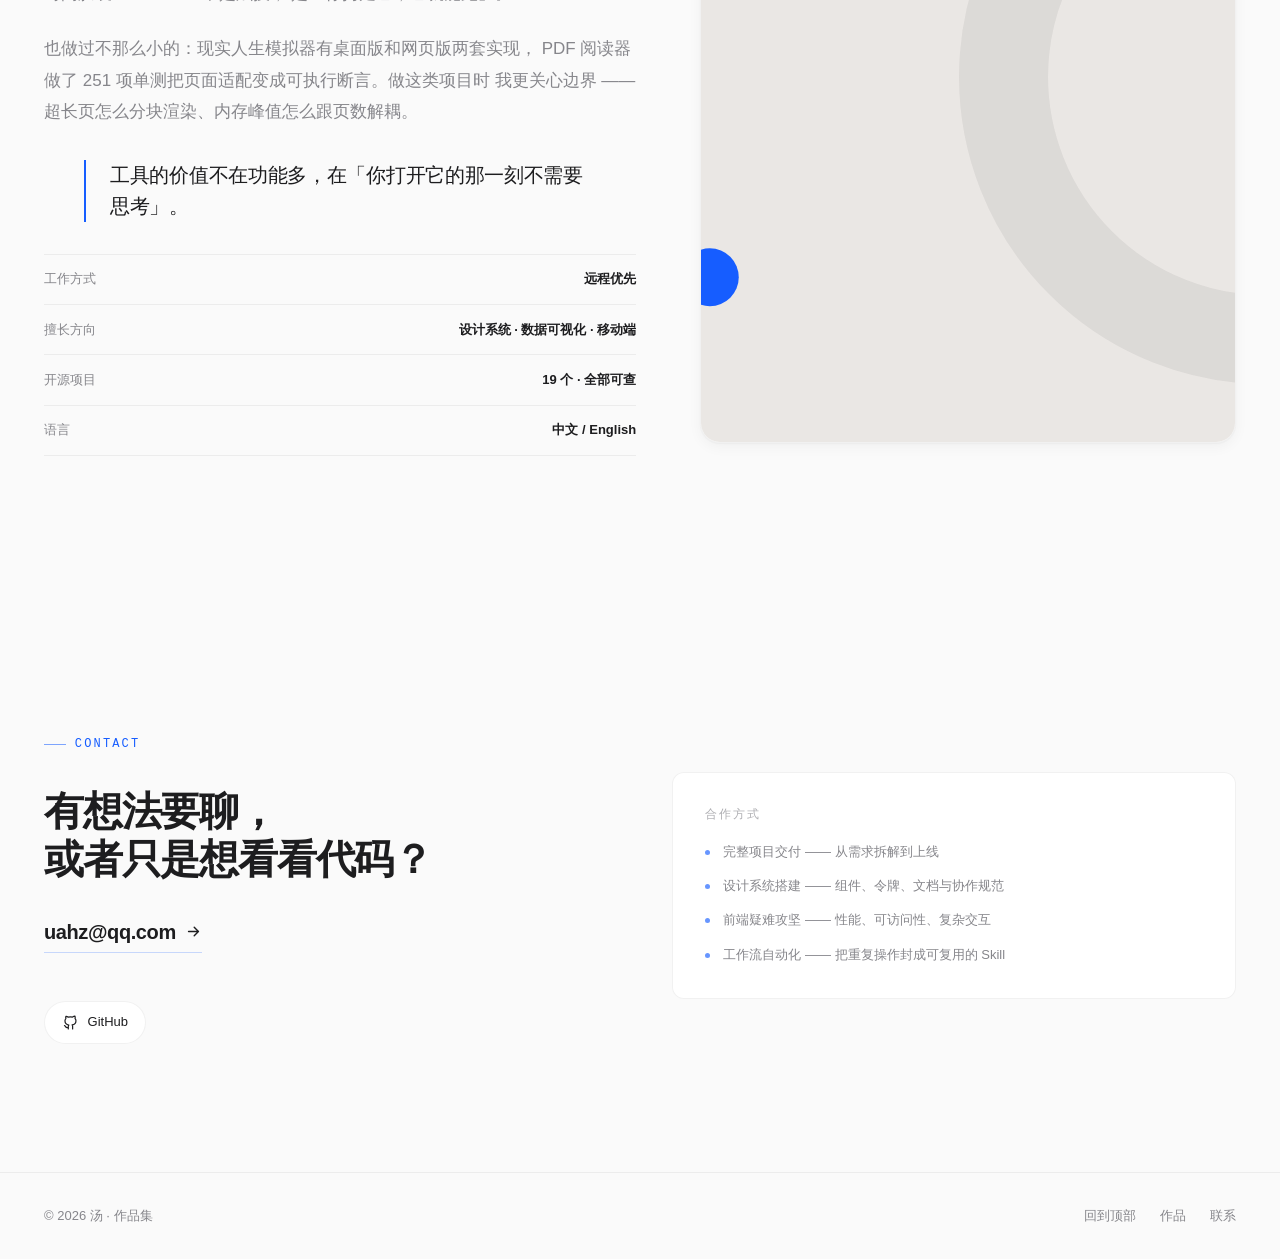
==== commit 19a0c7c3: "feat: 加深浅双主题（跟随系统 + 手动切换 + 持久化 + 无闪烁初始化）" ====
--- a/index.html
+++ b/index.html
@@ -13,6 +13,8 @@
    所有色值、圆角、阴影、间距一律走 CSS 变量，禁止零散写色。
    ══════════════════════════════════════════════════════════════ */
 :root{
+  color-scheme:light;
+
   /* —— 品牌色 —— */
   --c-primary:#165DFF;
   --c-primary-hover:#0E4AD8;
@@ -28,6 +30,24 @@
   --c-line:rgba(29,29,31,.10);
   --c-line-soft:rgba(29,29,31,.06);
   --c-on-primary:#FFFFFF;   /* 主色之上的文字色 */
+  /* 用于文字/图标的强调色：深色主题下要比填充色更亮才够对比 */
+  --c-accent:#165DFF;
+  --c-surface-2:#F4F4F6;
+
+  /* —— 以下全部为「可被深色主题覆盖」的衍生色 —— */
+  --c-body-glow-1:rgba(22,93,255,.035);
+  --c-body-glow-2:rgba(29,29,31,.022);
+  --c-body-glow-3:rgba(22,93,255,.022);
+  --c-nav-bg:rgba(250,250,250,.72);
+  --c-nav-bg-solid:rgba(250,250,250,.96);
+  --c-hairline:rgba(29,29,31,.02);
+  --c-hover:rgba(29,29,31,.035);
+  --c-pulse:rgba(22,93,255,.34);
+  --c-pulse-fade:rgba(22,93,255,0);
+  --c-btn-shadow:rgba(22,93,255,.12);
+  --c-btn-shadow-hover:rgba(22,93,255,.22);
+  --c-badge-bg:rgba(255,255,255,.86);
+  --c-cover-filter:none;
 
   /* —— 阴影：低透明度、柔和，拒绝厚重黑影 —— */
   --sh-1:0 1px 2px rgba(29,29,31,.04), 0 4px 14px rgba(29,29,31,.045);
@@ -84,6 +104,62 @@
   --t-slow:.66s;
 }
 
+/* ══════════════════════════════════════════════════════════════
+   深色主题
+   只覆盖变量，不改任何组件规则 —— 所有颜色都从 :root 派生，
+   所以一处覆盖全站生效。主色拆成两个角色：
+     --c-primary  填充色（按钮底色），配白字，对比度 6.3:1
+     --c-accent   文字/图标强调色，深底上要更亮才够对比
+   ══════════════════════════════════════════════════════════════ */
+html[data-theme="dark"]{
+  color-scheme:dark;
+
+  --c-bg:#0C0C0E;
+  --c-surface:#16161A;
+  --c-surface-2:#1E1E23;
+  --c-text:#F4F4F6;
+  --c-text-2:#9C9CA5;
+  --c-text-3:#6B6B75;
+  --c-line:rgba(255,255,255,.14);
+  --c-line-soft:rgba(255,255,255,.075);
+
+  --c-primary:#165DFF;
+  --c-primary-hover:#2A6BFF;
+  --c-accent:#8AB4FF;
+  --c-primary-soft:rgba(76,141,255,.16);
+  --c-primary-line:rgba(76,141,255,.34);
+  --c-on-primary:#FFFFFF;
+
+  /* 深色下阴影几乎不可见：加大不透明度，并让边框承担分隔职责 */
+  --sh-1:0 1px 2px rgba(0,0,0,.5), 0 4px 14px rgba(0,0,0,.35);
+  --sh-2:0 2px 6px rgba(0,0,0,.55), 0 14px 40px rgba(0,0,0,.45);
+  --sh-3:0 8px 24px rgba(0,0,0,.6), 0 32px 72px rgba(0,0,0,.55);
+
+  --c-body-glow-1:rgba(76,141,255,.075);
+  --c-body-glow-2:rgba(255,255,255,.022);
+  --c-body-glow-3:rgba(76,141,255,.05);
+  --c-nav-bg:rgba(12,12,14,.72);
+  --c-nav-bg-solid:rgba(12,12,14,.97);
+  --c-hairline:rgba(255,255,255,.035);
+  --c-hover:rgba(255,255,255,.06);
+  --c-pulse:rgba(76,141,255,.5);
+  --c-pulse-fade:rgba(76,141,255,0);
+  --c-btn-shadow:rgba(22,93,255,.32);
+  --c-btn-shadow-hover:rgba(22,93,255,.45);
+  --c-badge-bg:rgba(22,22,26,.82);
+  /* 封面是浅色底，深色页面上轻压一档：融入但不影响辨识 */
+  --c-cover-filter:brightness(.9) contrast(1.03) saturate(1.06);
+}
+
+/* 切主题时大面积色块渐变过渡，硬切会闪眼；
+   不加在文字本身上，避免字重发虚 */
+body,.nav,.card,.tool,.social,.skill-tag,.tech,.filter,.contact__note,
+.detail__link,.about__media,.detail__hero,.footer,.card__badge,
+.nav__menu,.nav__link,.ct-direct{
+  transition:background-color .32s var(--ease),border-color .32s var(--ease),
+             color .32s var(--ease);
+}
+
 /* ══════════ 基础 ══════════ */
 *,*::before,*::after{box-sizing:border-box}
 html{-webkit-text-size-adjust:100%;scroll-behavior:smooth}
@@ -102,9 +178,9 @@
 body::before{
   content:"";position:fixed;inset:0;z-index:-1;pointer-events:none;
   background:
-    radial-gradient(1200px 680px at 78% -10%,rgba(22,93,255,.035),transparent 62%),
-    radial-gradient(900px 560px at 4% 24%,rgba(29,29,31,.022),transparent 60%),
-    radial-gradient(1000px 620px at 50% 108%,rgba(22,93,255,.022),transparent 64%);
+    radial-gradient(1200px 680px at 78% -10%,var(--c-body-glow-1),transparent 62%),
+    radial-gradient(900px 560px at 4% 24%,var(--c-body-glow-2),transparent 60%),
+    radial-gradient(1000px 620px at 50% 108%,var(--c-body-glow-3),transparent 64%);
 }
 h1,h2,h3,h4{
   font-family:var(--font-display);
@@ -140,17 +216,17 @@
   position:fixed;top:0;left:0;right:0;z-index:100;
   height:var(--nav-h);
   display:flex;align-items:center;
-  background:rgba(250,250,250,0);
+  background:transparent;
   border-bottom:1px solid transparent;
   transition:background .4s var(--ease),border-color .4s var(--ease),
              backdrop-filter .4s var(--ease),box-shadow .4s var(--ease);
 }
 .nav.is-stuck{
-  background:rgba(250,250,250,.72);
+  background:var(--c-nav-bg);
   -webkit-backdrop-filter:saturate(180%) blur(18px);
   backdrop-filter:saturate(180%) blur(18px);
   border-bottom-color:var(--c-line-soft);
-  box-shadow:0 1px 0 rgba(29,29,31,.02);
+  box-shadow:0 1px 0 var(--c-hairline);
 }
 .nav__inner{display:flex;align-items:center;justify-content:space-between;width:100%}
 .brand{
@@ -173,7 +249,7 @@
              border-color .24s var(--ease);
   border-bottom:2px solid transparent;   /* 预留位置，避免 active 时高度跳 2px */
 }
-.nav__link:hover{color:var(--c-text);background:rgba(29,29,31,.035)}
+.nav__link:hover{color:var(--c-text);background:var(--c-hover)}
 .nav__link.is-active{
   color:var(--c-text);
   /* 指示线用 border-bottom：不要用 background + calc(background-size) ——
@@ -181,6 +257,24 @@
      也不用 ::after，同样会被那个模糊层污染。 */
   border-bottom-color:var(--c-primary);
 }
+/* 导航右侧：菜单 + 主题切换 + 汉堡 */
+.nav__right{display:flex;align-items:center;gap:.55rem}
+
+.theme{
+  width:36px;height:36px;flex:none;border-radius:50%;
+  display:grid;place-items:center;
+  border:1px solid var(--c-line-soft);
+  color:var(--c-text-2);background:transparent;
+  transition:color .24s var(--ease),border-color .24s var(--ease),
+             background .24s var(--ease),transform .24s var(--ease-out);
+}
+.theme:hover{color:var(--c-text);border-color:var(--c-line);background:var(--c-hover)}
+.theme:active{transform:scale(.94)}
+.theme svg{width:17px;height:17px}
+/* 浅色下显示月亮（点了变深），深色下显示太阳 */
+html:not([data-theme="dark"]) .theme__sun{display:none}
+html[data-theme="dark"] .theme__moon{display:none}
+
 .nav__toggle{
   display:none;width:40px;height:40px;border-radius:var(--r-sm);
   align-items:center;justify-content:center;flex-direction:column;gap:5px;
@@ -199,7 +293,7 @@
 .eyebrow{
   display:inline-flex;align-items:center;gap:.55rem;
   font-family:var(--font-mono);font-size:var(--fs-xs);
-  letter-spacing:.18em;text-transform:uppercase;color:var(--c-primary);
+  letter-spacing:.18em;text-transform:uppercase;color:var(--c-accent);
   margin-bottom:var(--sp-2);
 }
 .eyebrow::before{content:"";width:22px;height:1px;background:currentColor;opacity:.55}
@@ -228,7 +322,7 @@
   padding:.34rem .8rem;border-radius:var(--r-pill);
   background:var(--c-primary-soft);border:1px solid var(--c-primary-line);
   font-family:var(--font-mono);font-size:var(--fs-xs);
-  letter-spacing:.12em;text-transform:uppercase;color:var(--c-primary);
+  letter-spacing:.12em;text-transform:uppercase;color:var(--c-accent);
   margin-bottom:var(--sp-3);
 }
 .hero__eyebrow i{
@@ -236,11 +330,11 @@
   animation:pulse 2.4s var(--ease) infinite;
 }
 @keyframes pulse{
-  0%,100%{box-shadow:0 0 0 0 rgba(22,93,255,.34)}
-  50%{box-shadow:0 0 0 7px rgba(22,93,255,0)}
+  0%,100%{box-shadow:0 0 0 0 var(--c-pulse)}
+  50%{box-shadow:0 0 0 7px var(--c-pulse-fade)}
 }
 .hero__title{font-size:var(--fs-3xl);letter-spacing:-.035em}
-.hero__title em{font-style:normal;color:var(--c-primary)}
+.hero__title em{font-style:normal;color:var(--c-accent)}
 .hero__role{
   margin-top:var(--sp-3);font-size:var(--fs-lg);
   color:var(--c-text);font-weight:500;letter-spacing:-.01em;
@@ -275,7 +369,7 @@
 .hero__note-text{font-size:var(--fs-base);color:var(--c-text);line-height:1.75}
 .hero__note-meta{
   margin-top:.8rem;font-family:var(--font-mono);font-size:var(--fs-xs);
-  color:var(--c-primary);letter-spacing:.04em;
+  color:var(--c-accent);letter-spacing:.04em;
 }
 
 /* 按钮 */
@@ -286,10 +380,10 @@
   transition:transform .3s var(--ease-out),box-shadow .3s var(--ease),
              background .3s var(--ease),border-color .3s var(--ease);
 }
-.btn--primary{background:var(--c-primary);color:var(--c-on-primary);box-shadow:0 1px 5px rgba(22,93,255,.12)}
-.btn--primary:hover{background:var(--c-primary-hover);transform:translateY(-2px);box-shadow:0 6px 20px rgba(22,93,255,.22)}
+.btn--primary{background:var(--c-primary);color:var(--c-on-primary);box-shadow:0 1px 5px var(--c-btn-shadow)}
+.btn--primary:hover{background:var(--c-primary-hover);transform:translateY(-2px);box-shadow:0 6px 20px var(--c-btn-shadow-hover)}
 .btn--ghost{border:1px solid var(--c-line);color:var(--c-text);background:var(--c-surface)}
-.btn--ghost:hover{border-color:var(--c-primary);color:var(--c-primary);transform:translateY(-2px)}
+.btn--ghost:hover{border-color:var(--c-primary);color:var(--c-accent);transform:translateY(-2px)}
 .btn svg{transition:transform .3s var(--ease-out)}
 .btn:hover svg{transform:translateX(3px)}
 
@@ -322,6 +416,7 @@
 }
 .card__media img{
   width:100%;height:100%;object-fit:cover;
+  filter:var(--c-cover-filter);
   /* 用均匀曲线 + 0.9s：expo-out 会把缩放压缩到 300ms 内完成，看着并不「慢」 */
   transition:transform .9s cubic-bezier(.22,.61,.36,1);
 }
@@ -329,7 +424,7 @@
 .card__badge{
   position:absolute;top:.85rem;left:.85rem;
   padding:.24rem .6rem;border-radius:var(--r-pill);
-  background:rgba(255,255,255,.86);
+  background:var(--c-badge-bg);
   -webkit-backdrop-filter:blur(10px);backdrop-filter:blur(10px);
   border:1px solid var(--c-line-soft);
   font-family:var(--font-mono);font-size:var(--fs-xs);
@@ -339,7 +434,7 @@
 .card__title{font-size:var(--fs-lg);letter-spacing:-.018em}
 .card__cat{
   font-family:var(--font-mono);font-size:var(--fs-xs);
-  letter-spacing:.12em;text-transform:uppercase;color:var(--c-primary);
+  letter-spacing:.12em;text-transform:uppercase;color:var(--c-accent);
 }
 .card__desc{font-size:var(--fs-sm);color:var(--c-text-2);line-height:1.65}
 .card__foot{
@@ -352,7 +447,7 @@
   color:var(--c-text-2);font-weight:600;
   transition:color .26s var(--ease),gap .26s var(--ease);
 }
-.card:hover .card__more{color:var(--c-primary);gap:.55rem}
+.card:hover .card__more{color:var(--c-accent);gap:.55rem}
 
 /* Bento 桌面规则见文件末尾 @media (min-width:1024px) */
 
@@ -376,7 +471,7 @@
   transition:border-color .26s var(--ease),color .26s var(--ease),
              transform .26s var(--ease-out);
 }
-.skill-tag:hover{border-color:var(--c-primary-line);color:var(--c-primary);transform:translateY(-2px)}
+.skill-tag:hover{border-color:var(--c-primary-line);color:var(--c-accent);transform:translateY(-2px)}
 .tools{
   display:grid;grid-template-columns:repeat(auto-fill,minmax(96px,1fr));
   gap:.75rem;
@@ -390,7 +485,7 @@
              transform .26s var(--ease-out),box-shadow .26s var(--ease);
 }
 .tool:hover{
-  border-color:var(--c-primary-line);color:var(--c-primary);
+  border-color:var(--c-primary-line);color:var(--c-accent);
   transform:translateY(-3px);box-shadow:var(--sh-1);
 }
 .tool svg{width:24px;height:24px}
@@ -439,7 +534,7 @@
   padding-bottom:.2rem;
   transition:border-color .28s var(--ease),color .28s var(--ease);
 }
-.contact__mail:hover{color:var(--c-primary);border-color:var(--c-primary)}
+.contact__mail:hover{color:var(--c-accent);border-color:var(--c-primary)}
 .socials{display:flex;flex-wrap:wrap;gap:.7rem;margin-top:var(--sp-5)}
 .social{
   display:inline-flex;align-items:center;gap:.55rem;
@@ -449,7 +544,7 @@
   transition:all .26s var(--ease);
 }
 .social:hover{
-  border-color:var(--c-primary);color:var(--c-primary);
+  border-color:var(--c-primary);color:var(--c-accent);
   transform:translateY(-2px);box-shadow:var(--sh-1);
 }
 .social svg{width:17px;height:17px;flex:none}
@@ -486,7 +581,7 @@
 }
 .footer__links{display:flex;gap:var(--sp-3);flex-wrap:wrap}
 .footer__links a{transition:color .24s var(--ease)}
-.footer__links a:hover{color:var(--c-primary)}
+.footer__links a:hover{color:var(--c-accent)}
 
 /* ══════════ 滚动入场动效（全局唯一一套）══════════
    用 animation 而不是 transition：
@@ -566,11 +661,13 @@
     --fs-2xl:2rem;--fs-xl:1.5rem;--fs-3xl:clamp(2.15rem,9vw,3rem);
   }
   .nav__toggle{display:flex}
+  .theme{width:34px;height:34px}
+  .theme svg{width:16px;height:16px}
   .nav__menu{
     position:absolute;top:var(--nav-h);left:0;right:0;
     flex-direction:column;align-items:stretch;gap:.1rem;
     padding:var(--sp-2) var(--gutter) var(--sp-3);
-    background:rgba(250,250,250,.96);
+    background:var(--c-nav-bg-solid);
     -webkit-backdrop-filter:blur(18px);backdrop-filter:blur(18px);
     border-bottom:1px solid var(--c-line-soft);
     opacity:0;visibility:hidden;transform:translateY(-6px);
@@ -661,14 +758,14 @@
   font-size:var(--fs-sm);font-weight:600;color:var(--c-text-2);
   transition:color .24s var(--ease),gap .24s var(--ease);
 }
-.back:hover{color:var(--c-primary);gap:.7rem}
+.back:hover{color:var(--c-accent);gap:.7rem}
 .detail__head{
   display:grid;grid-template-columns:1fr 1fr;gap:var(--sp-5);
   align-items:end;margin-top:var(--sp-4);margin-bottom:var(--sp-5);
 }
 .detail__cat{
   font-family:var(--font-mono);font-size:var(--fs-xs);
-  letter-spacing:.14em;text-transform:uppercase;color:var(--c-primary);
+  letter-spacing:.14em;text-transform:uppercase;color:var(--c-accent);
 }
 .detail__title{margin-top:.6rem;font-size:var(--fs-3xl);letter-spacing:-.035em}
 .detail__repo{
@@ -677,11 +774,11 @@
 }
 .detail__lead{font-size:var(--fs-md);color:var(--c-text-2);line-height:1.85}
 .detail__hero{
-  aspect-ratio:3/2;overflow:hidden;border-radius:var(--r-lg);
+  aspect-ratio:16/9;overflow:hidden;border-radius:var(--r-lg);
   border:1px solid var(--c-line-soft);background:var(--c-surface);
   box-shadow:var(--sh-1);
 }
-.detail__hero img{width:100%;height:100%;object-fit:cover}
+.detail__hero img{width:100%;height:100%;object-fit:cover;filter:var(--c-cover-filter)}
 .detail__grid{
   display:grid;grid-template-columns:1.2fr .8fr;gap:var(--sp-6);
   margin-top:var(--sp-6);align-items:start;
@@ -717,7 +814,7 @@
   transition:all .26s var(--ease);
 }
 .detail__link:hover{
-  border-color:var(--c-primary);color:var(--c-primary);
+  border-color:var(--c-primary);color:var(--c-accent);
   transform:translateY(-2px);box-shadow:var(--sh-1);
 }
 .detail__link--primary{background:var(--c-primary);border-color:var(--c-primary);color:var(--c-on-primary)}
@@ -731,7 +828,7 @@
   display:grid;gap:.25rem;font-size:var(--fs-sm);color:var(--c-text-2);
   transition:color .24s var(--ease);
 }
-.detail__nav a:hover{color:var(--c-primary)}
+.detail__nav a:hover{color:var(--c-accent)}
 .detail__nav a b{font-family:var(--font-display);font-size:var(--fs-base);color:var(--c-text);font-weight:600}
 .detail__nav a span:first-child{
   font-family:var(--font-mono);font-size:var(--fs-xs);
@@ -751,6 +848,80 @@
 }
 
 </style>
+<script>
+/**
+ * 主题切换：浅色 / 深色。
+ *
+ * 这段脚本会被 build.py 内联进两个 HTML 的 <head>，**必须同步、阻塞执行** ——
+ * 否则页面会先按浅色画一帧再跳成深色（白闪）。
+ *
+ * 优先级：localStorage 里用户手动选过的 > 系统偏好（prefers-color-scheme）。
+ * 用户没手动选过时，系统切换深浅主题会实时跟随。
+ */
+(function () {
+  "use strict";
+
+  var KEY = "theme";                 // "light" | "dark" | 不存在（跟随系统）
+  var root = document.documentElement;
+  var mq = window.matchMedia("(prefers-color-scheme: dark)");
+
+  function stored() {
+    try { return localStorage.getItem(KEY); } catch (e) { return null; }
+  }
+
+  function apply(mode, persist) {
+    root.setAttribute("data-theme", mode);
+    root.style.colorScheme = mode;
+    // 移动端地址栏 / 状态栏跟着变
+    var meta = document.querySelector('meta[name="theme-color"]');
+    if (meta) meta.setAttribute("content", mode === "dark" ? "#0C0C0E" : "#FAFAFA");
+    if (persist) {
+      try { localStorage.setItem(KEY, mode); } catch (e) {}
+    }
+  }
+
+  /* —— 立即执行：首帧之前就把主题定下来 —— */
+  var saved = stored();
+  var initial = saved === "dark" || saved === "light"
+    ? saved
+    : (mq.matches ? "dark" : "light");
+  apply(initial, false);
+
+  // 用户没手动选过时，跟随系统变化
+  var onSystemChange = function (e) {
+    var s = stored();
+    if (s === "dark" || s === "light") return;   // 用户已明确选择，不跟随
+    apply(e.matches ? "dark" : "light", false);
+  };
+  if (mq.addEventListener) mq.addEventListener("change", onSystemChange);
+  else if (mq.addListener) mq.addListener(onSystemChange);
+
+  /* —— 绑定切换按钮（DOM 就绪后）—— */
+  function bind() {
+    var btn = document.getElementById("themeToggle");
+    if (!btn) return;
+    var label = function () {
+      var isDark = root.getAttribute("data-theme") === "dark";
+      btn.setAttribute("aria-label", isDark ? "切换到浅色主题" : "切换到深色主题");
+      btn.setAttribute("title", isDark ? "切换到浅色主题" : "切换到深色主题");
+    };
+    label();
+
+    btn.addEventListener("click", function () {
+      var next = root.getAttribute("data-theme") === "dark" ? "light" : "dark";
+      apply(next, true);
+      label();
+    });
+  }
+
+  if (document.readyState === "loading") {
+    document.addEventListener("DOMContentLoaded", bind);
+  } else {
+    bind();
+  }
+})();
+
+</script>
 </head>
 <body>
 
@@ -760,16 +931,29 @@
 <header class="nav" id="nav">
   <div class="wrap nav__inner">
     <a class="brand" href="#top"><span class="brand__dot" aria-hidden="true"></span>汤</a>
-    <nav class="nav__menu" id="navMenu" aria-label="主导航">
-      <a class="nav__link" href="#top">首页</a>
-      <a class="nav__link" href="#work">作品</a>
-      <a class="nav__link" href="#about">关于</a>
-      <a class="nav__link" href="#contact">联系</a>
-    </nav>
-    <button class="nav__toggle" id="navToggle" type="button"
-            aria-expanded="false" aria-controls="navMenu" aria-label="打开导航菜单">
-      <span></span><span></span><span></span>
-    </button>
+    <div class="nav__right">
+      <nav class="nav__menu" id="navMenu" aria-label="主导航">
+        <a class="nav__link" href="#top">首页</a>
+        <a class="nav__link" href="#work">作品</a>
+        <a class="nav__link" href="#about">关于</a>
+        <a class="nav__link" href="#contact">联系</a>
+      </nav>
+      <button class="theme" id="themeToggle" type="button" aria-label="切换深浅主题">
+        <svg class="theme__moon" viewBox="0 0 24 24" fill="none" stroke="currentColor"
+             stroke-width="1.7" stroke-linecap="round" stroke-linejoin="round" aria-hidden="true">
+          <path d="M21 12.8A9 9 0 1 1 11.2 3a7 7 0 0 0 9.8 9.8z"/>
+        </svg>
+        <svg class="theme__sun" viewBox="0 0 24 24" fill="none" stroke="currentColor"
+             stroke-width="1.7" stroke-linecap="round" stroke-linejoin="round" aria-hidden="true">
+          <circle cx="12" cy="12" r="4.2"/>
+          <path d="M12 2.6v2M12 19.4v2M4.2 4.2l1.4 1.4M18.4 18.4l1.4 1.4M2.6 12h2M19.4 12h2M4.2 19.8l1.4-1.4M18.4 5.6l1.4-1.4"/>
+        </svg>
+      </button>
+      <button class="nav__toggle" id="navToggle" type="button"
+              aria-expanded="false" aria-controls="navMenu" aria-label="打开导航菜单">
+        <span></span><span></span><span></span>
+      </button>
+    </div>
   </div>
 </header>
 
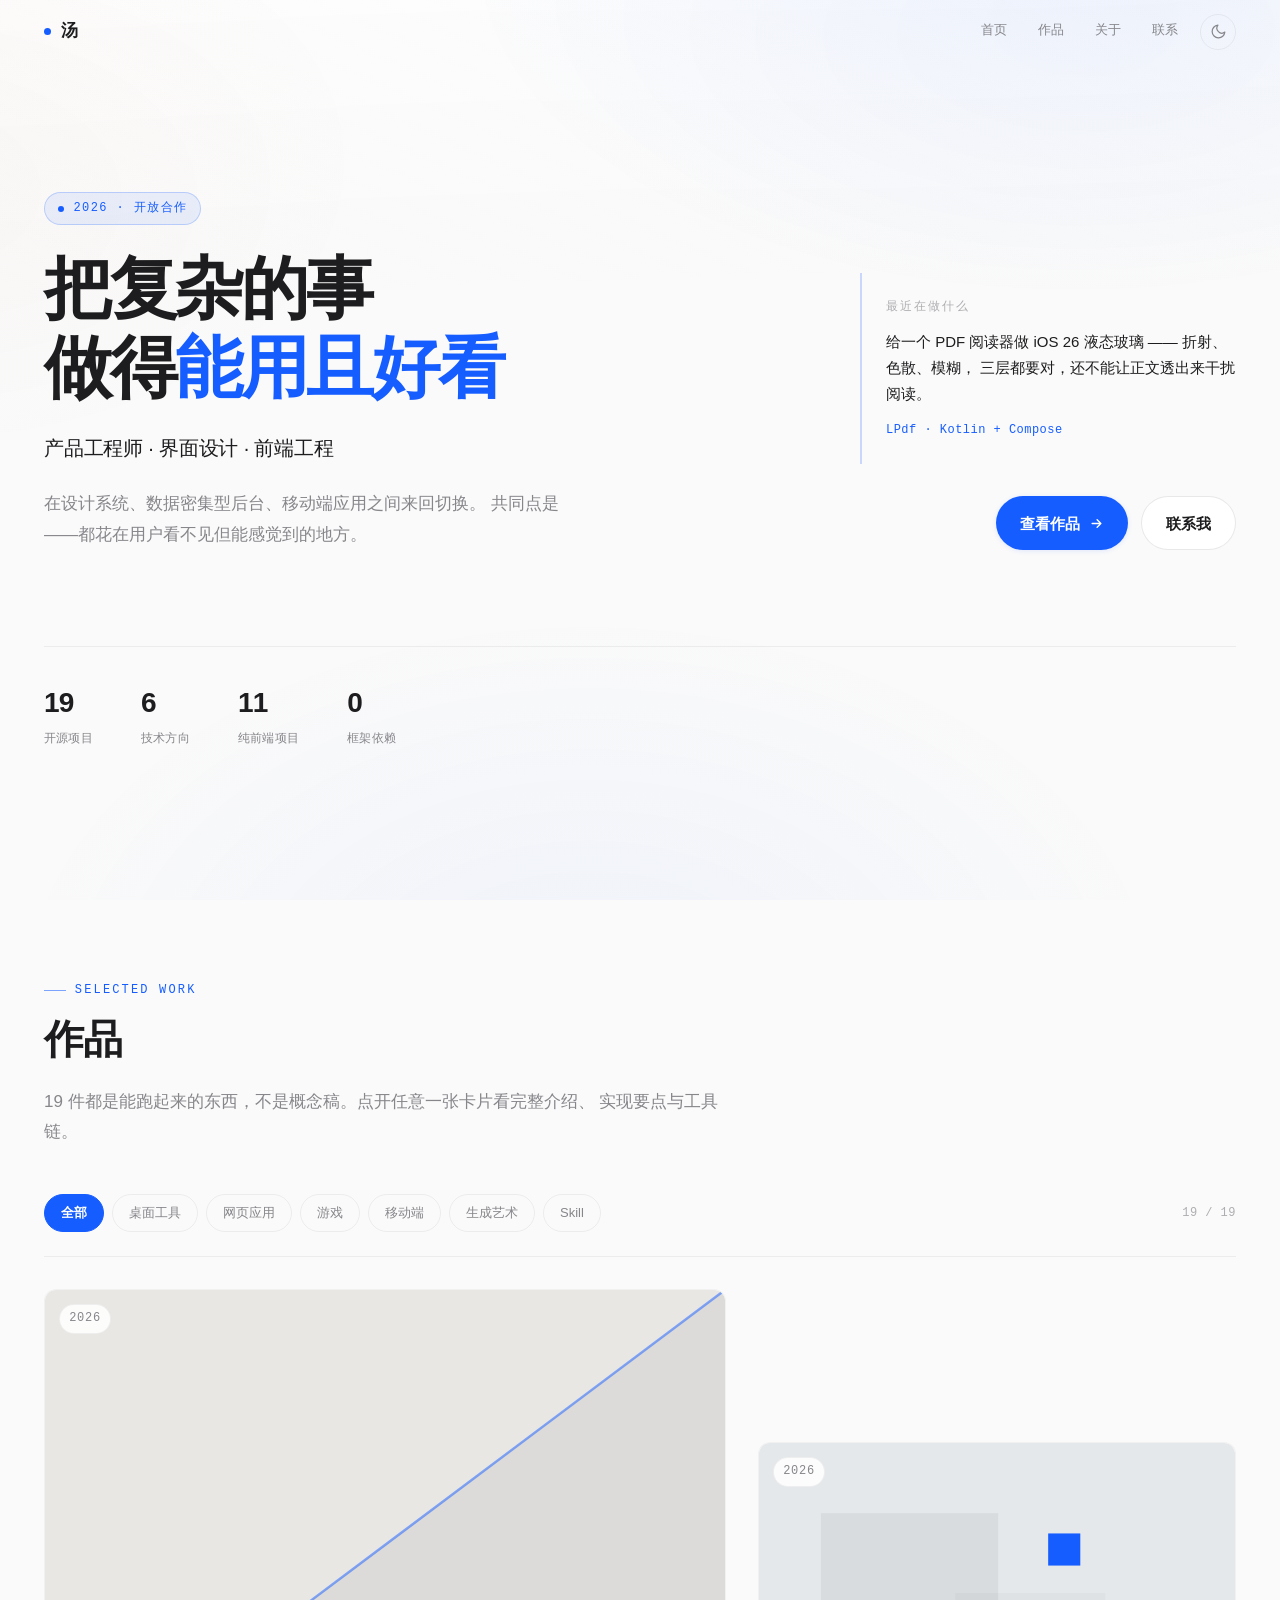
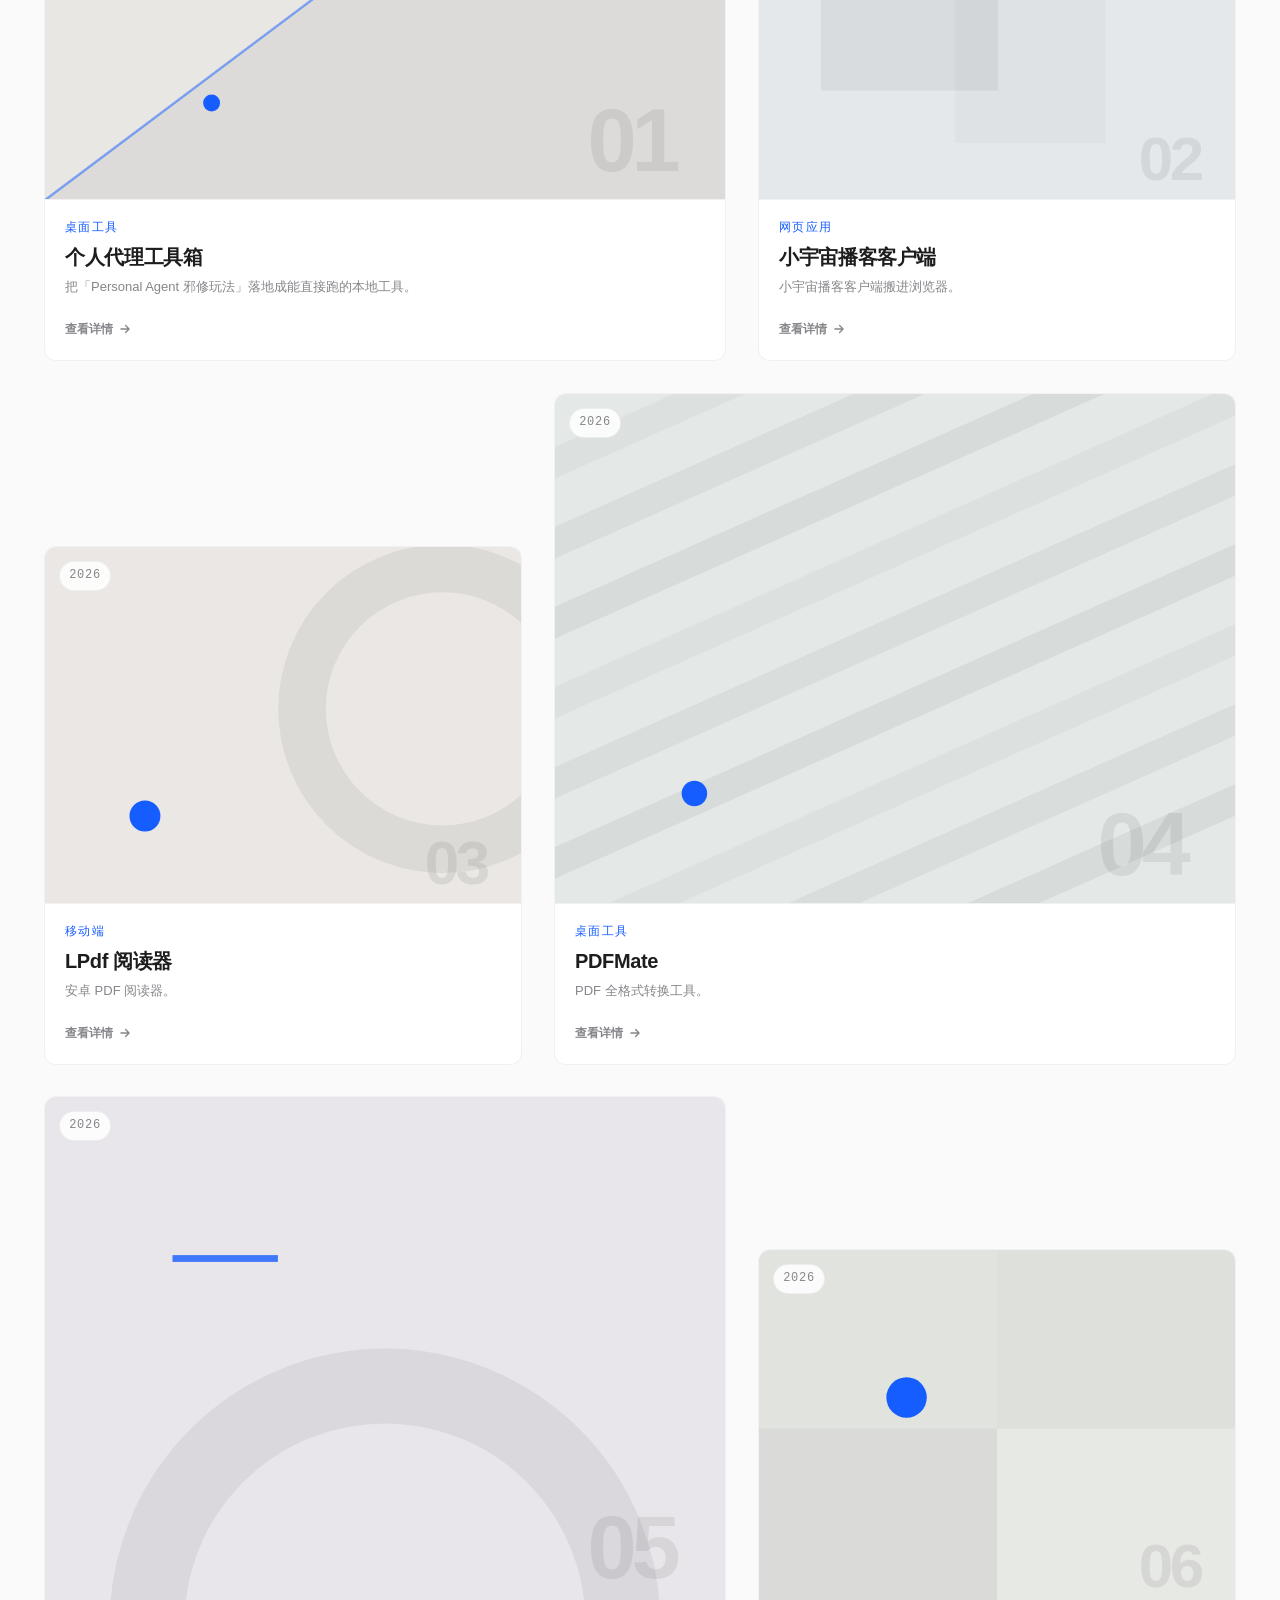
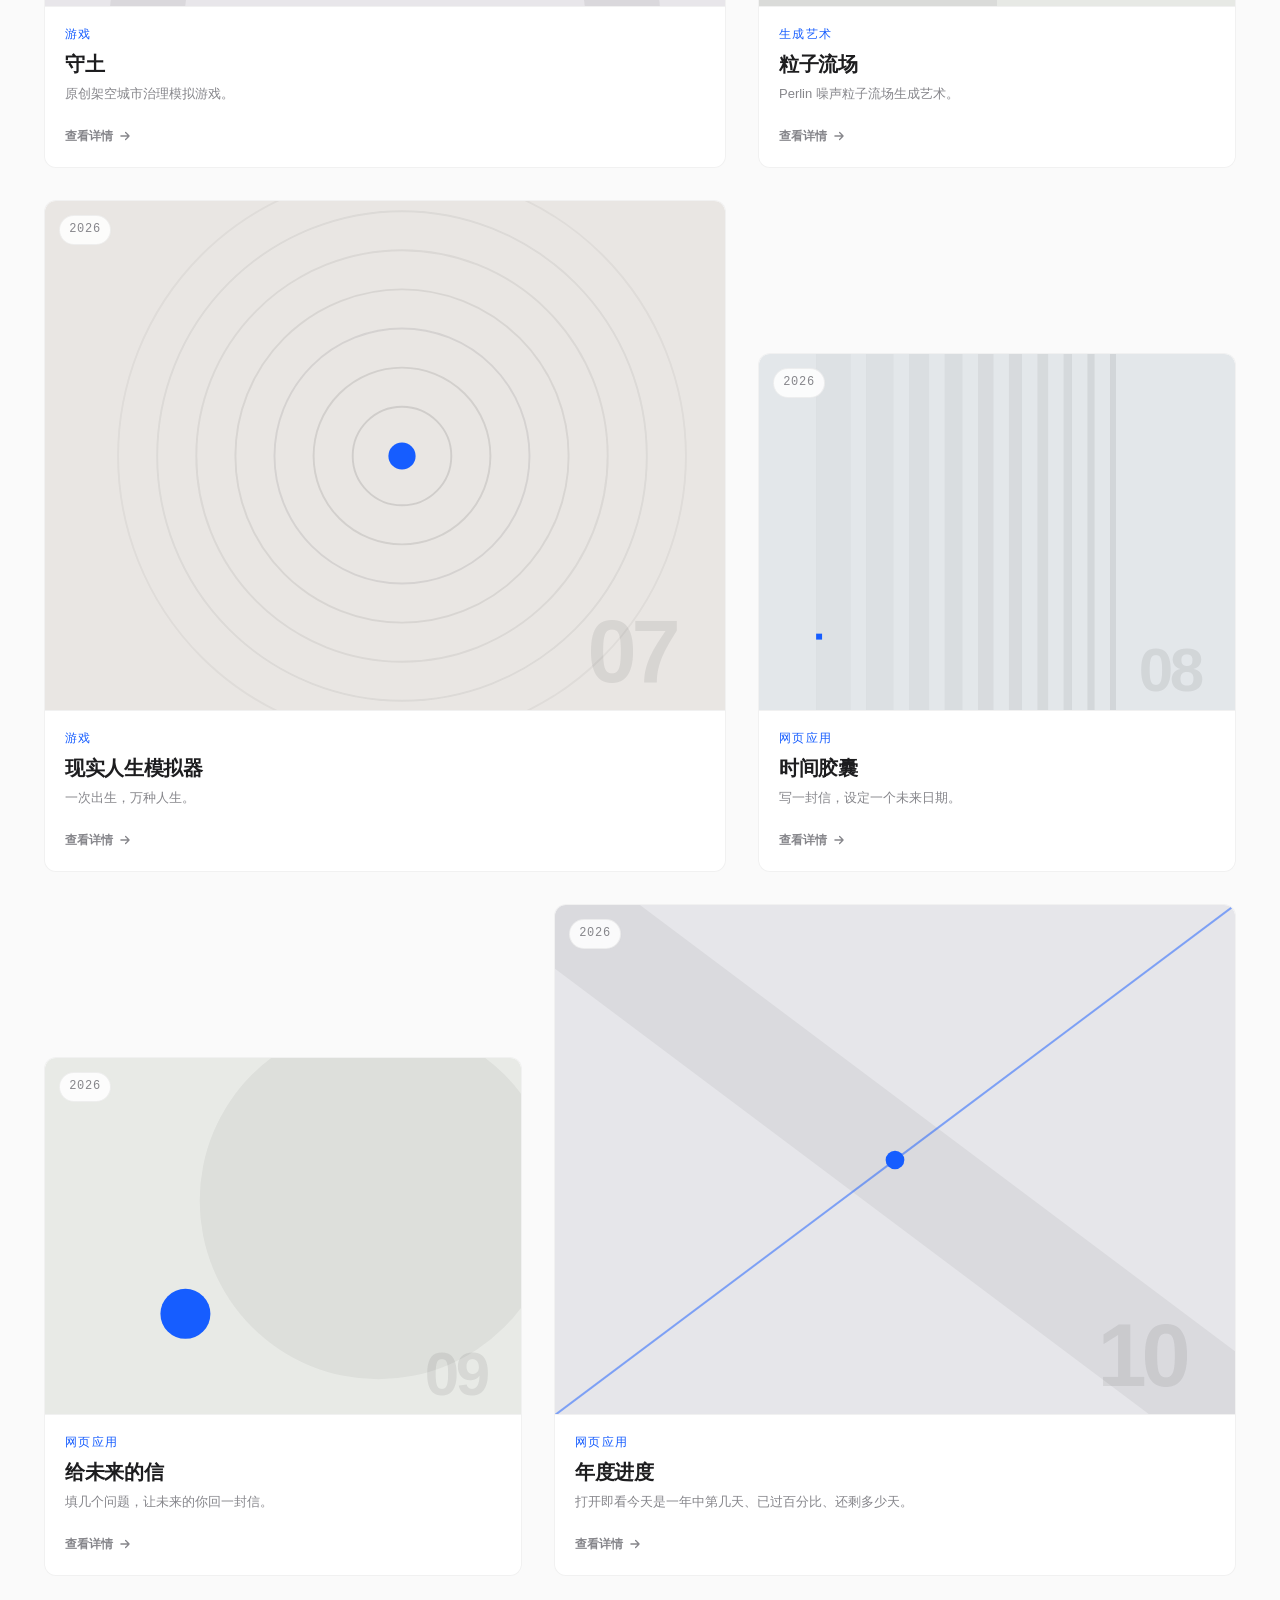
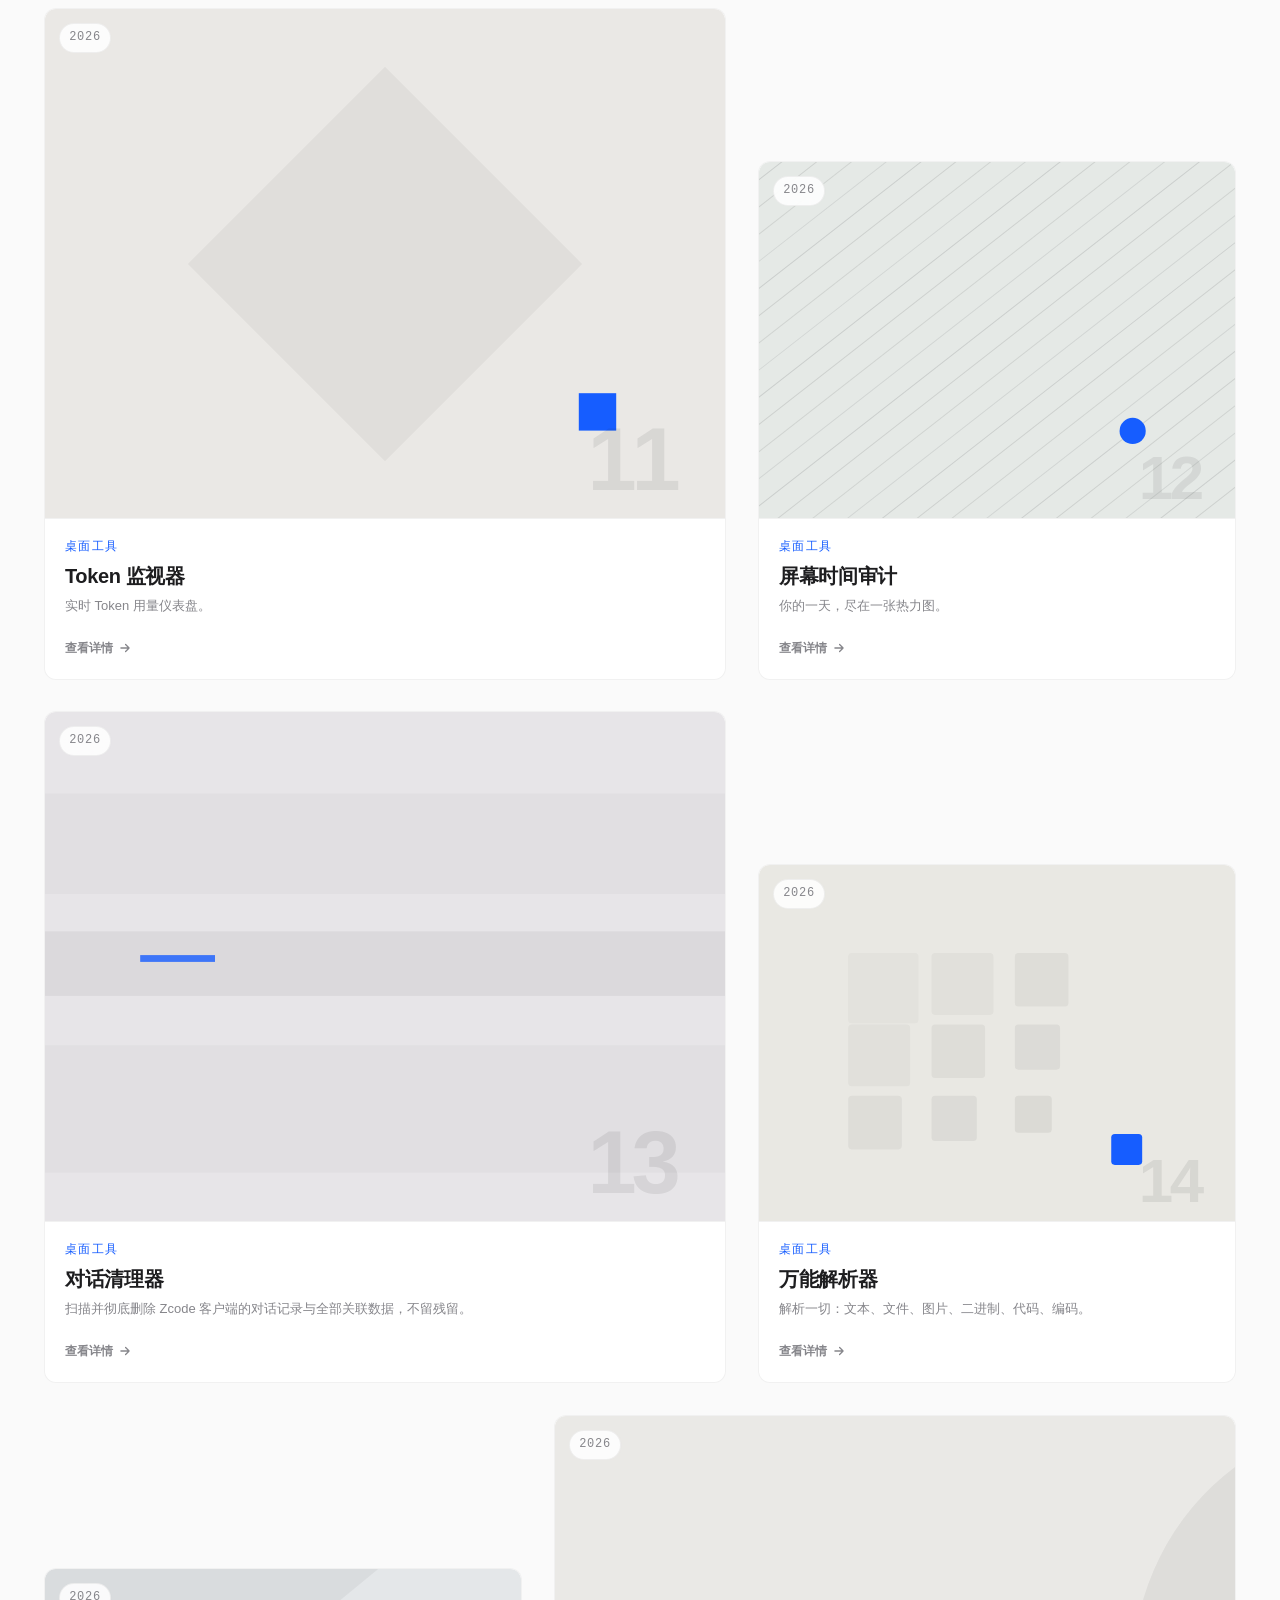
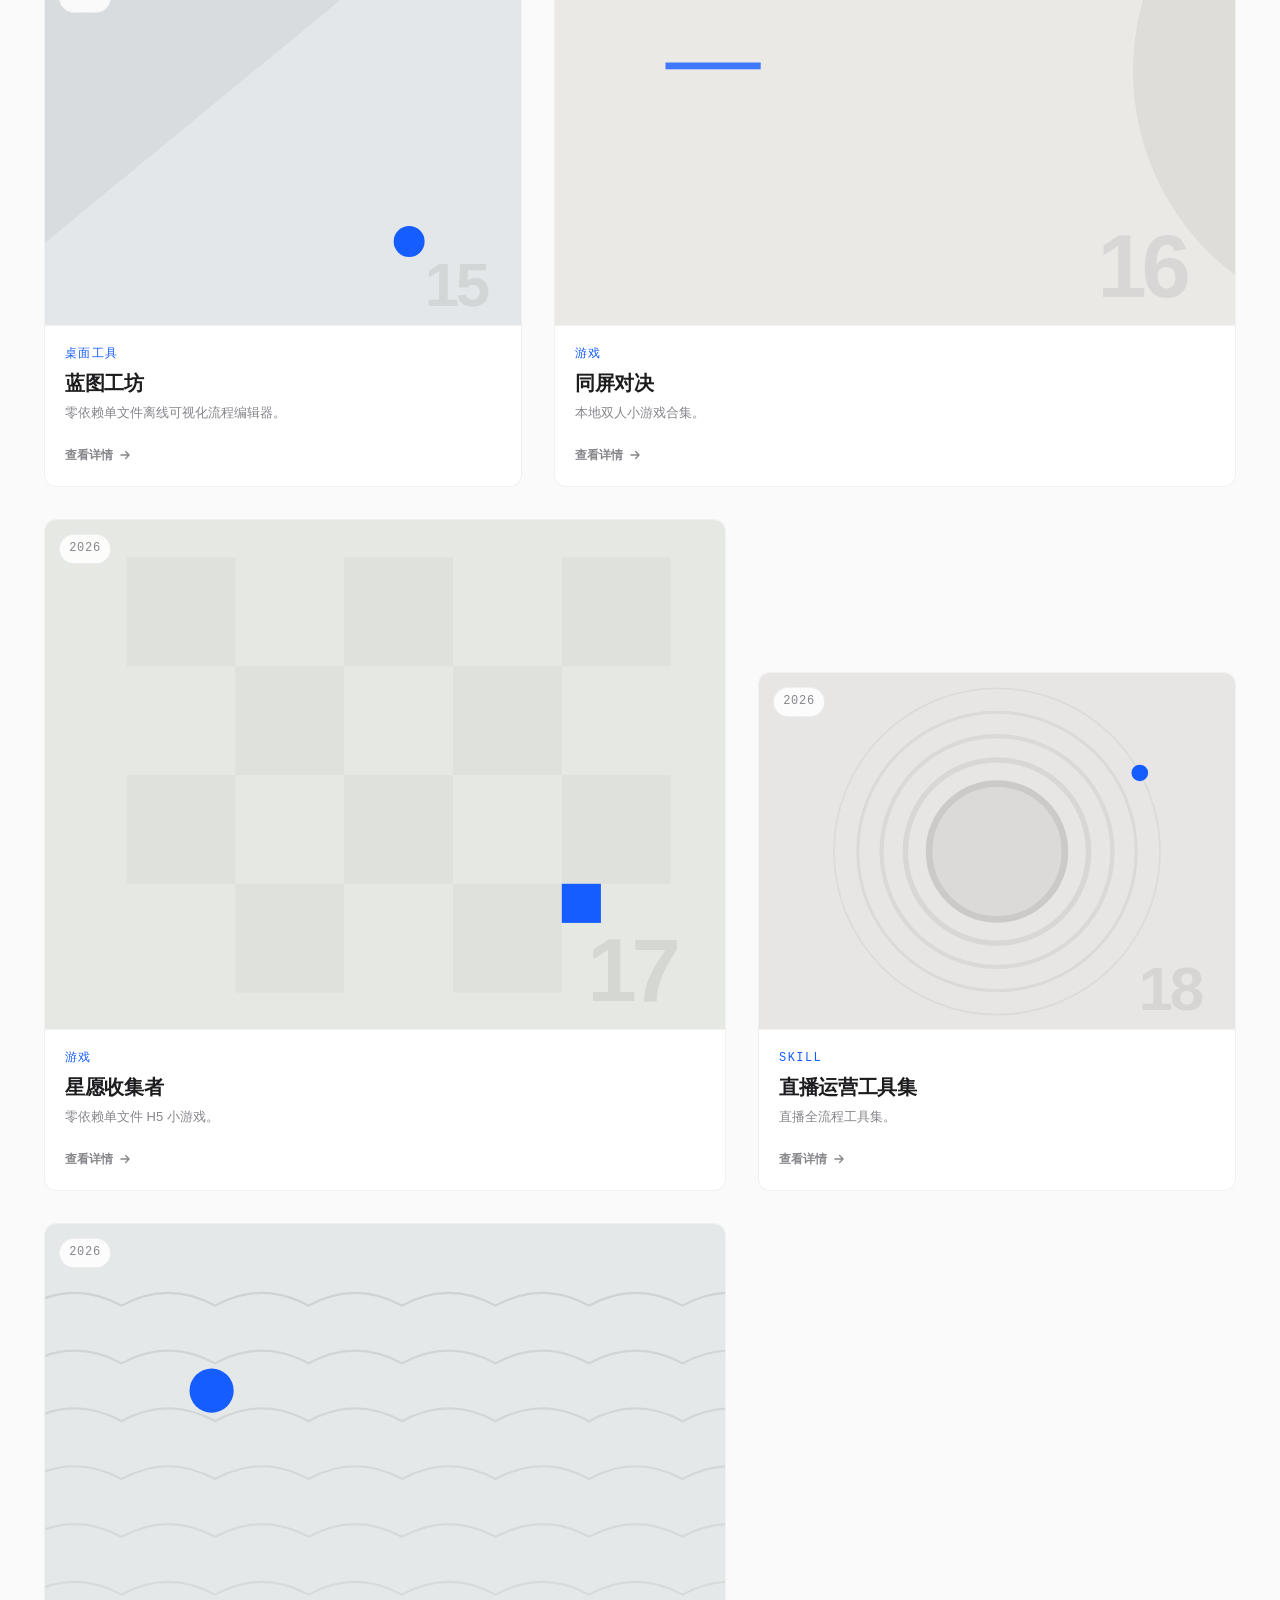
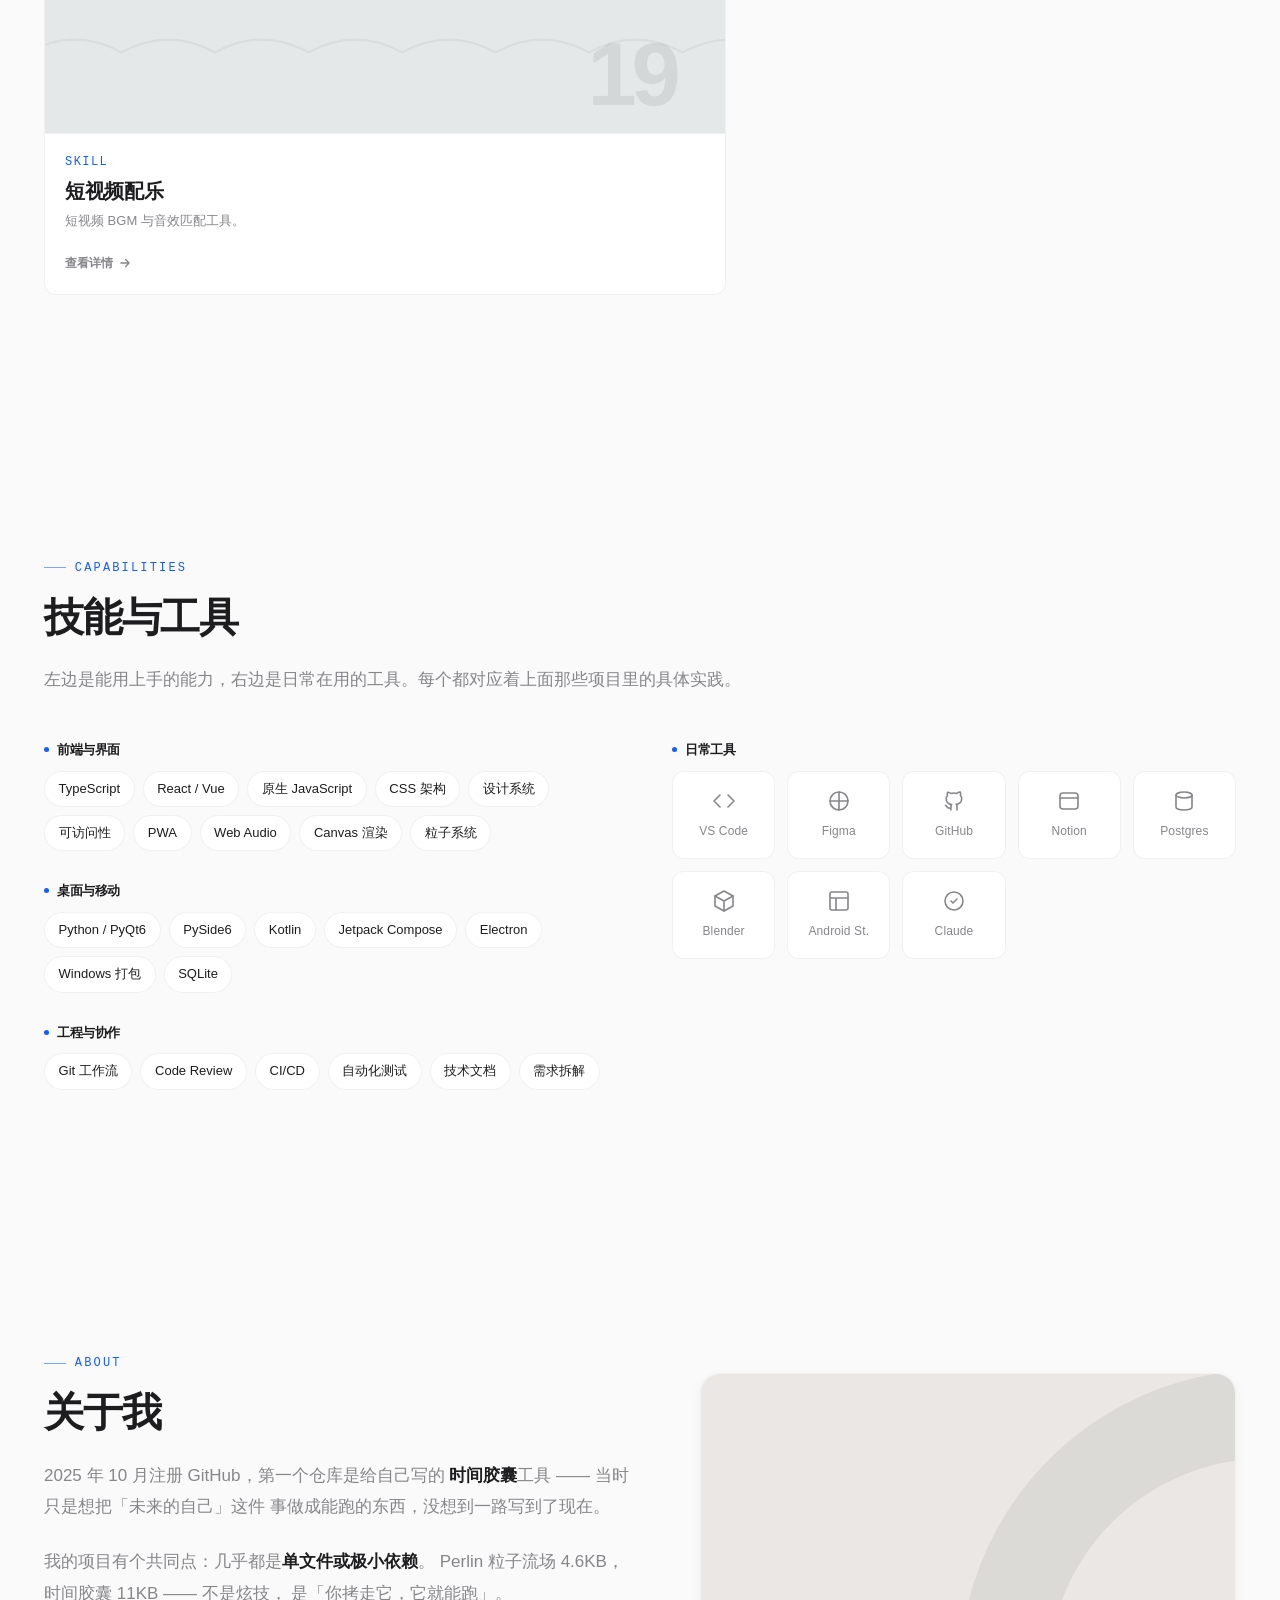
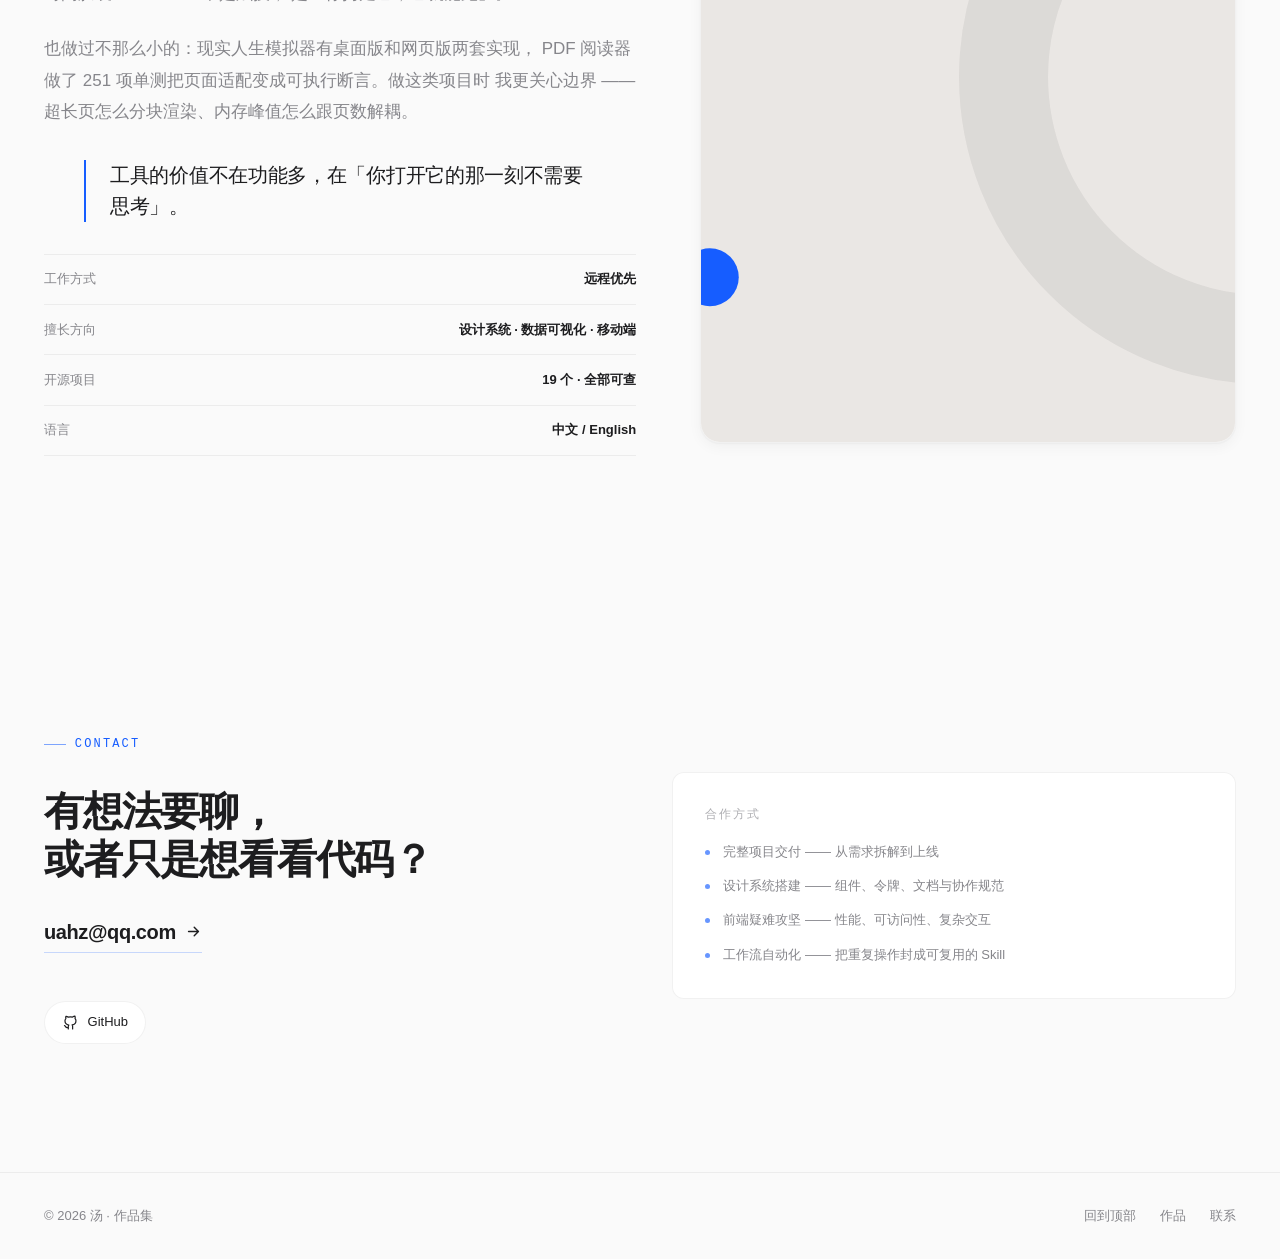
==== commit 4d0dc184: "polish: 背景加色温层次与细噪点（去纯色感）；hover 缩放降到 1.035、曲线改 easeOutQuad、浮起 8px 加强突出" ====
--- a/index.html
+++ b/index.html
@@ -35,9 +35,13 @@
   --c-surface-2:#F4F4F6;
 
   /* —— 以下全部为「可被深色主题覆盖」的衍生色 —— */
-  --c-body-glow-1:rgba(22,93,255,.035);
-  --c-body-glow-2:rgba(29,29,31,.022);
-  --c-body-glow-3:rgba(22,93,255,.022);
+  /* 背景三层色温：右上冷蓝 → 左上极淡暖橙 → 底部冷蓝回升。
+     暖色只有 3% 量级，作用是「色温对比」而不是「看到橙色」。 */
+  --c-body-glow-1:rgba(22,93,255,.075);
+  --c-body-glow-2:rgba(198,118,72,.032);
+  --c-body-glow-3:rgba(22,93,255,.05);
+  --c-body-veil:rgba(255,255,255,.55);
+  --c-grain-opacity:.045;
   --c-nav-bg:rgba(250,250,250,.72);
   --c-nav-bg-solid:rgba(250,250,250,.96);
   --c-hairline:rgba(29,29,31,.02);
@@ -48,6 +52,10 @@
   --c-btn-shadow-hover:rgba(22,93,255,.22);
   --c-badge-bg:rgba(255,255,255,.86);
   --c-cover-filter:none;
+  /* hover 专用：阴影比常规更深一档，边框明显但不用主色（避免廉价） */
+  --sh-hover:0 4px 10px rgba(29,29,31,.06), 0 22px 48px rgba(29,29,31,.11);
+  --c-line-hover:rgba(29,29,31,.18);
+  --c-cover-filter-hover:brightness(1.04) saturate(1.04);
 
   /* —— 阴影：低透明度、柔和，拒绝厚重黑影 —— */
   --sh-1:0 1px 2px rgba(29,29,31,.04), 0 4px 14px rgba(29,29,31,.045);
@@ -95,10 +103,13 @@
   /* —— 动效 —— */
   --ease:cubic-bezier(.22,.61,.36,1);
   --ease-out:cubic-bezier(.16,1,.3,1);
-  /* 入场专用：expo-out 会让 80% 的变化挤在前 400ms、后面像卡住，
-     这条曲线前段更缓、中段推进、结尾柔和收住。 */
-  --ease-reveal:cubic-bezier(.2,.65,.3,1);
-  --t-reveal:.62s;
+  /* 全局缓动：easeOutQuad。
+     实测各段增量 0.19→0.18→0.16→0.13→0.11→0.08→0.05，均匀递减；
+     而 .22,.61,.36,1 是 0.27→0.23→0.17，前 20% 就走完一半，观感「猛一下」。
+     位移类动效统一用它。 */
+  --ease-soft:cubic-bezier(.25,.46,.45,.94);
+  --ease-reveal:var(--ease-soft);
+  --t-reveal:.8s;
   --t-fast:.22s;
   --t-mid:.42s;
   --t-slow:.66s;
@@ -135,9 +146,11 @@
   --sh-2:0 2px 6px rgba(0,0,0,.55), 0 14px 40px rgba(0,0,0,.45);
   --sh-3:0 8px 24px rgba(0,0,0,.6), 0 32px 72px rgba(0,0,0,.55);
 
-  --c-body-glow-1:rgba(76,141,255,.075);
-  --c-body-glow-2:rgba(255,255,255,.022);
-  --c-body-glow-3:rgba(76,141,255,.05);
+  --c-body-glow-1:rgba(76,141,255,.115);
+  --c-body-glow-2:rgba(44,96,168,.075);
+  --c-body-glow-3:rgba(76,141,255,.07);
+  --c-body-veil:rgba(120,160,255,.035);
+  --c-grain-opacity:.055;
   --c-nav-bg:rgba(12,12,14,.72);
   --c-nav-bg-solid:rgba(12,12,14,.97);
   --c-hairline:rgba(255,255,255,.035);
@@ -149,6 +162,9 @@
   --c-badge-bg:rgba(22,22,26,.82);
   /* 封面是浅色底，深色页面上轻压一档：融入但不影响辨识 */
   --c-cover-filter:brightness(.9) contrast(1.03) saturate(1.06);
+  --sh-hover:0 4px 12px rgba(0,0,0,.5), 0 26px 56px rgba(0,0,0,.6);
+  --c-line-hover:rgba(255,255,255,.22);
+  --c-cover-filter-hover:brightness(.98) saturate(1.1);
 }
 
 /* 切主题时大面积色块渐变过渡，硬切会闪眼；
@@ -175,12 +191,25 @@
   overflow-x:hidden;
 }
 /* 极淡径向渐变：营造空间深度，肉眼几乎不可见 */
+/* 背景分两层：
+   ::before —— 大半径色温渐变，制造空间深度（不是光斑，没有明确边界）
+   ::after  —— 极细噪点，消除纯色的「塑料感」；固定不随滚动，像胶片颗粒 */
 body::before{
   content:"";position:fixed;inset:0;z-index:-1;pointer-events:none;
   background:
-    radial-gradient(1200px 680px at 78% -10%,var(--c-body-glow-1),transparent 62%),
-    radial-gradient(900px 560px at 4% 24%,var(--c-body-glow-2),transparent 60%),
-    radial-gradient(1000px 620px at 50% 108%,var(--c-body-glow-3),transparent 64%);
+    radial-gradient(1100px 640px at 84% -8%,var(--c-body-glow-1),transparent 58%),
+    radial-gradient(820px 560px at -6% 16%,var(--c-body-glow-2),transparent 56%),
+    radial-gradient(980px 660px at 46% 112%,var(--c-body-glow-3),transparent 60%),
+    linear-gradient(178deg,var(--c-body-veil) 0%,transparent 32%);
+}
+body::after{
+  content:"";position:fixed;inset:0;z-index:-1;pointer-events:none;
+  background-image:url("data:image/svg+xml,%3Csvg%20xmlns%3D%27http%3A%2F%2Fwww.w3.org%2F2000%2Fsvg%27%20width%3D%27160%27%20height%3D%27160%27%3E%3Cfilter%20id%3D%27n%27%3E%3CfeTurbulence%20type%3D%27fractalNoise%27%20baseFrequency%3D%270.86%27%20numOctaves%3D%273%27%20stitchTiles%3D%27stitch%27%2F%3E%3CfeColorMatrix%20type%3D%27saturate%27%20values%3D%270%27%2F%3E%3C%2Ffilter%3E%3Crect%20width%3D%27160%27%20height%3D%27160%27%20filter%3D%27url%28%23n%29%27%2F%3E%3C%2Fsvg%3E");
+  background-repeat:repeat;
+  background-size:160px 160px;
+  opacity:var(--c-grain-opacity);
+  /* soft-light 让颗粒只在高光与暗部起作用，中间调几乎不动 —— 不会显脏 */
+  mix-blend-mode:soft-light;
 }
 h1,h2,h3,h4{
   font-family:var(--font-display);
@@ -403,10 +432,16 @@
   border-radius:var(--r);
   overflow:hidden;cursor:pointer;
   text-align:left;width:100%;
-  transition:transform .42s var(--ease-out),box-shadow .42s var(--ease),
-             border-color .42s var(--ease);
-}
-.card:hover{transform:translateY(-4px);box-shadow:var(--sh-2);border-color:var(--c-line)}
+  transition:transform .55s var(--ease-soft),box-shadow .55s var(--ease-soft),
+             border-color .32s var(--ease-soft);
+  will-change:transform;
+}
+/* hover：浮起 8px（原来 4px 太含蓄）+ 阴影加重 + 边框提亮 */
+.card:hover{
+  transform:translateY(-8px);
+  box-shadow:var(--sh-hover);
+  border-color:var(--c-line-hover);
+}
 .card:focus-visible{outline:2px solid var(--c-primary);outline-offset:3px}
 .card__media{
   position:relative;aspect-ratio:4/3;overflow:hidden;
@@ -417,10 +452,15 @@
 .card__media img{
   width:100%;height:100%;object-fit:cover;
   filter:var(--c-cover-filter);
-  /* 用均匀曲线 + 0.9s：expo-out 会把缩放压缩到 300ms 内完成，看着并不「慢」 */
-  transition:transform .9s cubic-bezier(.22,.61,.36,1);
-}
-.card:hover .card__media img{transform:scale(1.06)}
+  /* 1.2s + easeOutQuad：位移均匀减速，不会「猛一下放大再卡住」。
+     缩放幅度压到 1.035 —— 1.06 在 690px 宽封面上等于 41px 位移，太窜。 */
+  transition:transform 1.2s var(--ease-soft),filter .55s var(--ease-soft);
+  will-change:transform;
+}
+.card:hover .card__media img{
+  transform:scale(1.035);
+  filter:var(--c-cover-filter-hover);
+}
 .card__badge{
   position:absolute;top:.85rem;left:.85rem;
   padding:.24rem .6rem;border-radius:var(--r-pill);
@@ -609,17 +649,17 @@
 
 /* 位移量按元素「重量」分级：字号越大动得越多，小标签几乎只是淡入。
    全场同幅度平移会显得平，分级后才有层次。 */
-.hero__title.reveal{--reveal-y:36px;--reveal-s:.985}
+.hero__title.reveal{--reveal-y:26px;--reveal-s:.99}
 .section__title.reveal,
 .contact__lead.reveal,
-.detail__title.reveal{--reveal-y:30px;--reveal-s:.985}
+.detail__title.reveal{--reveal-y:24px;--reveal-s:.99}
 .hero__role.reveal,
 .hero__desc.reveal,
-.section__desc.reveal{--reveal-y:20px;--reveal-s:1}
+.section__desc.reveal{--reveal-y:16px;--reveal-s:1}
 .hero__eyebrow.reveal,
-.eyebrow.reveal{--reveal-y:10px;--reveal-s:1}
-.card.reveal{--reveal-y:22px;--reveal-s:.99}
-.hero__stats.reveal{--reveal-y:14px;--reveal-s:1}
+.eyebrow.reveal{--reveal-y:8px;--reveal-s:1}
+.card.reveal{--reveal-y:18px;--reveal-s:.994}
+.hero__stats.reveal{--reveal-y:12px;--reveal-s:1}
 @media (prefers-reduced-motion:reduce){
   html{scroll-behavior:auto}
   *,*::before,*::after{
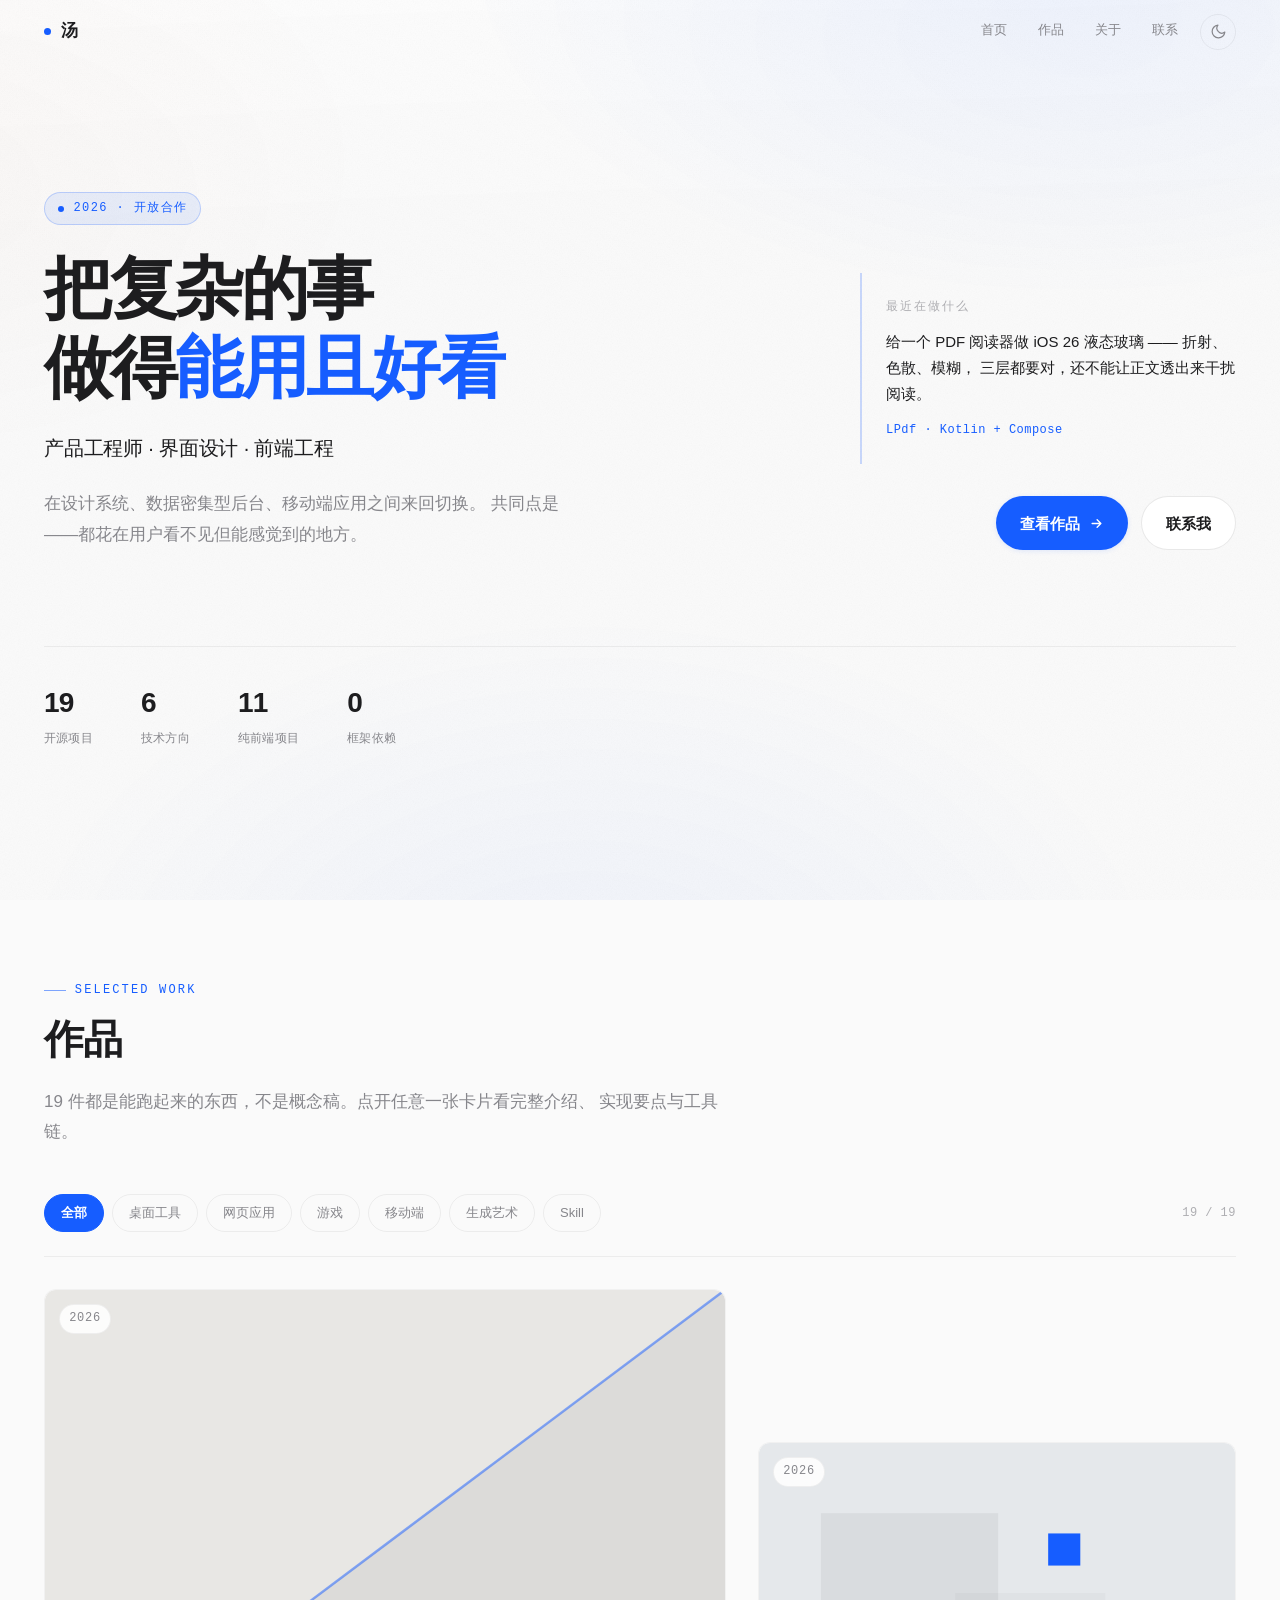
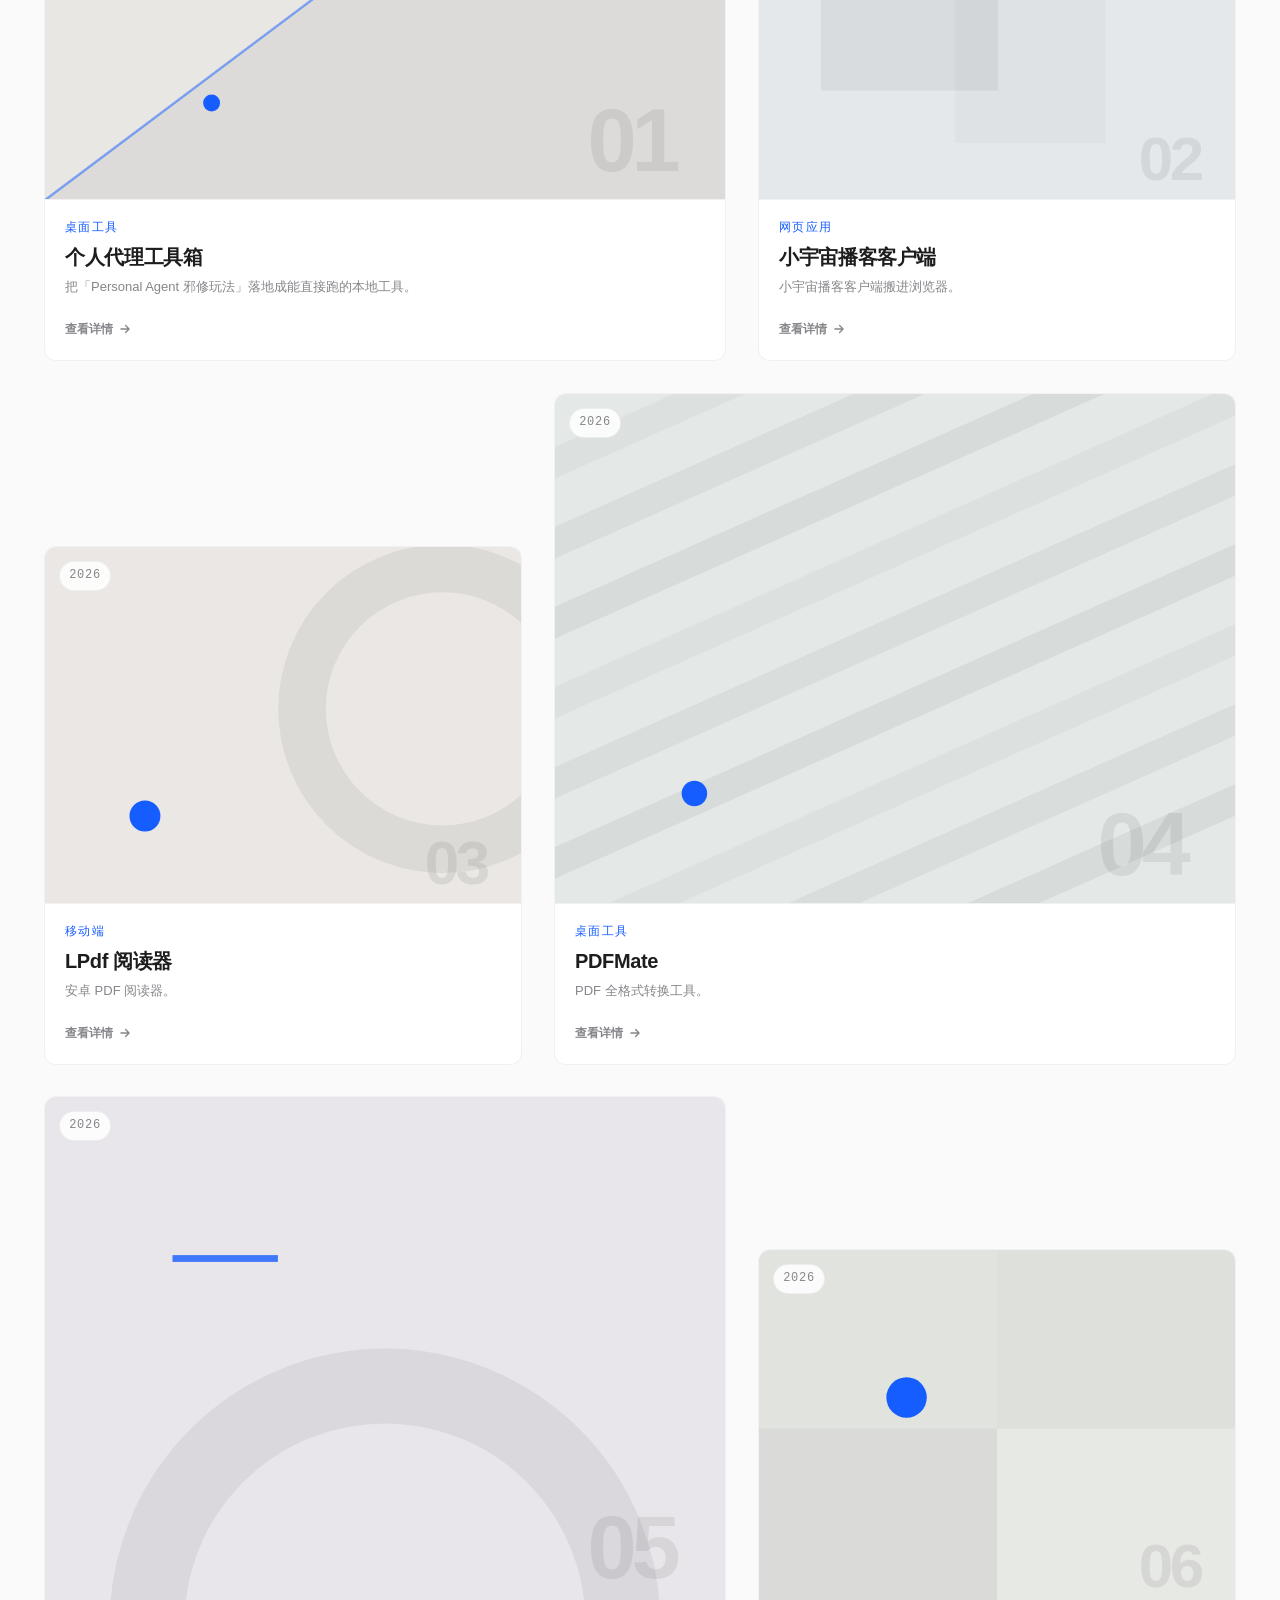
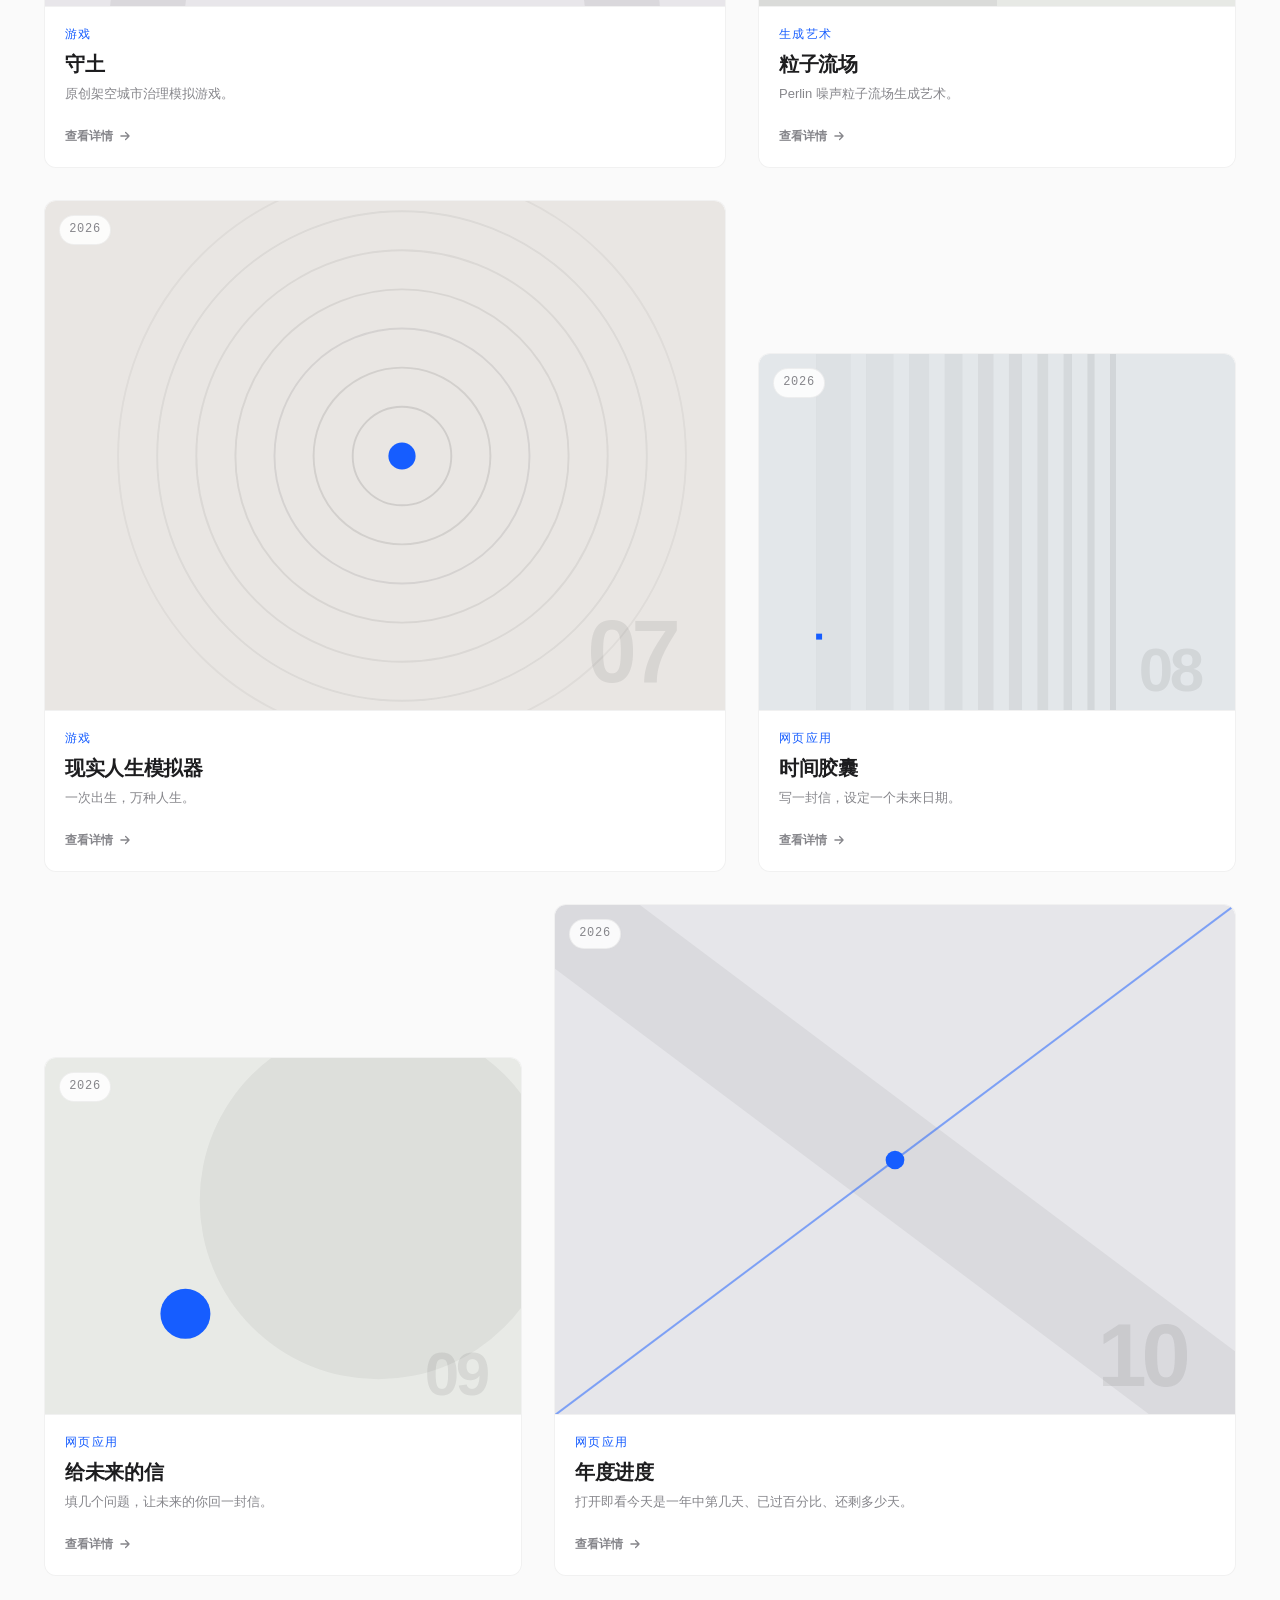
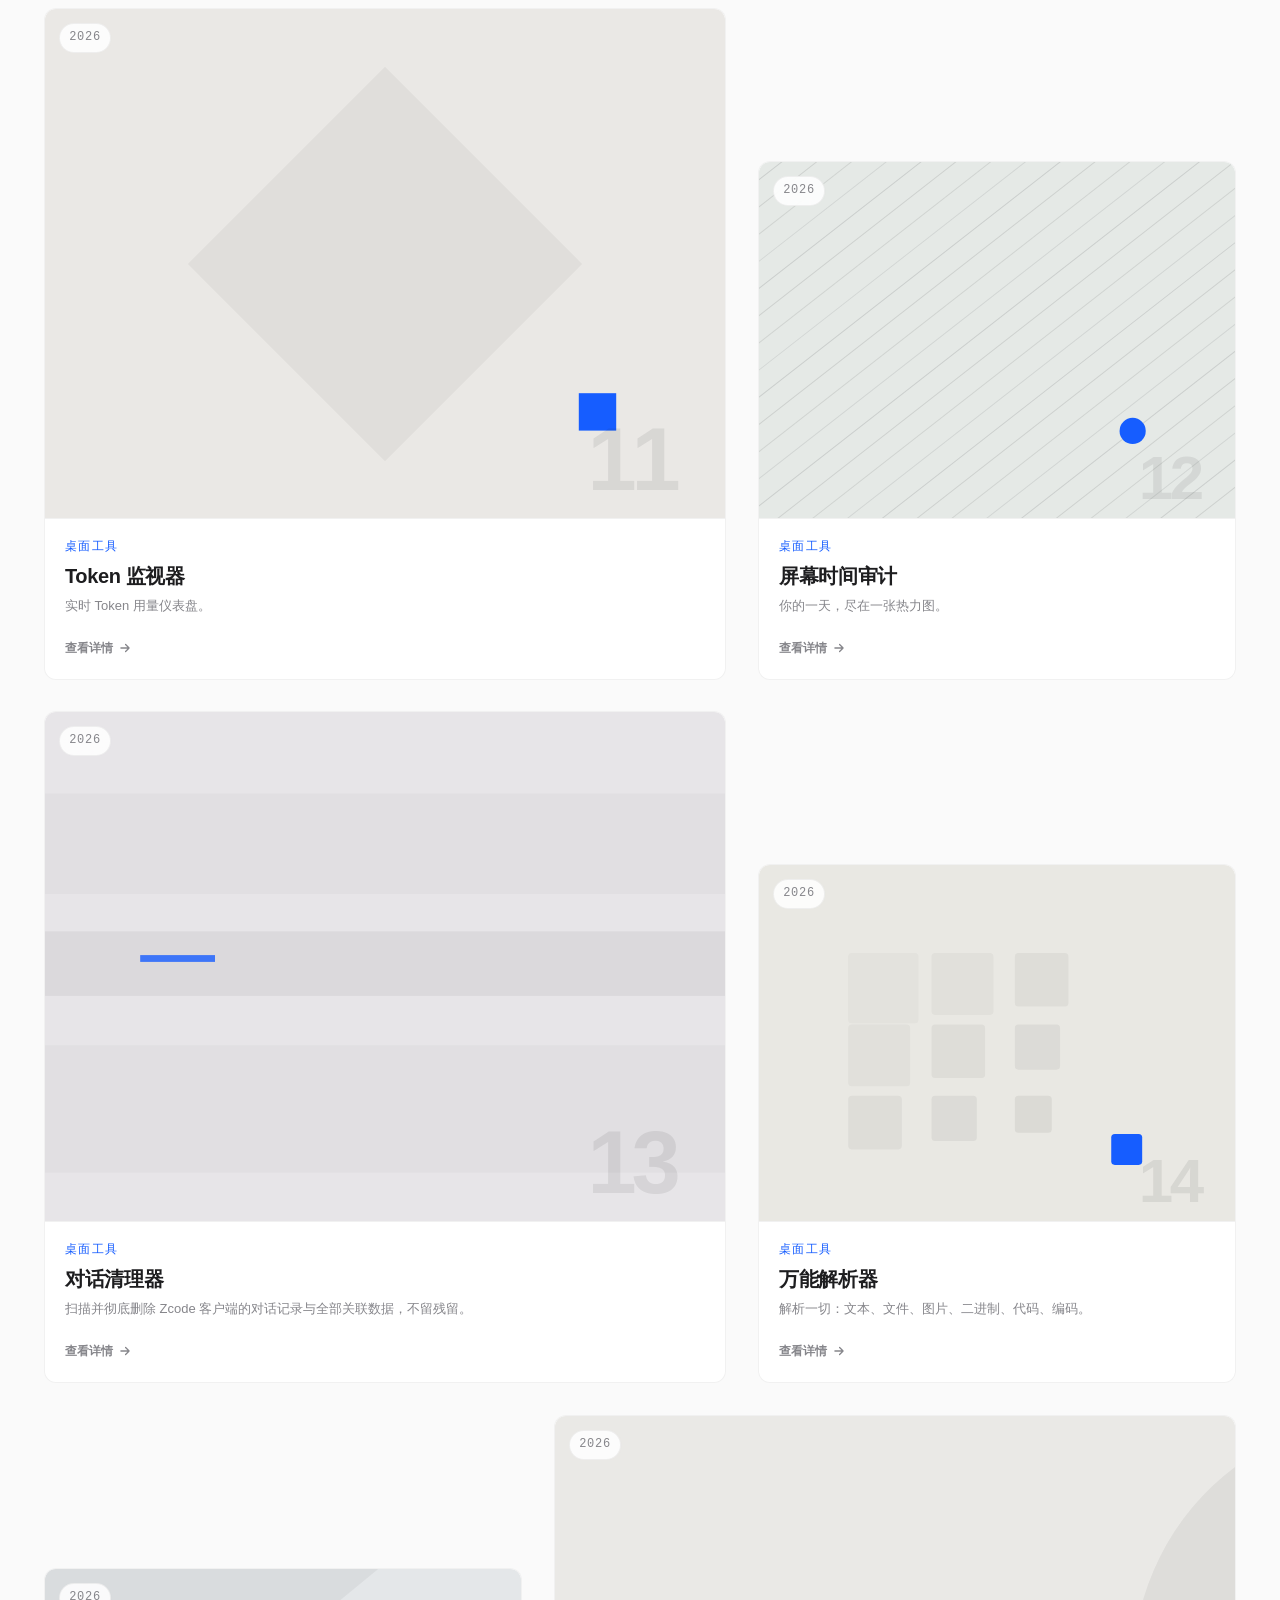
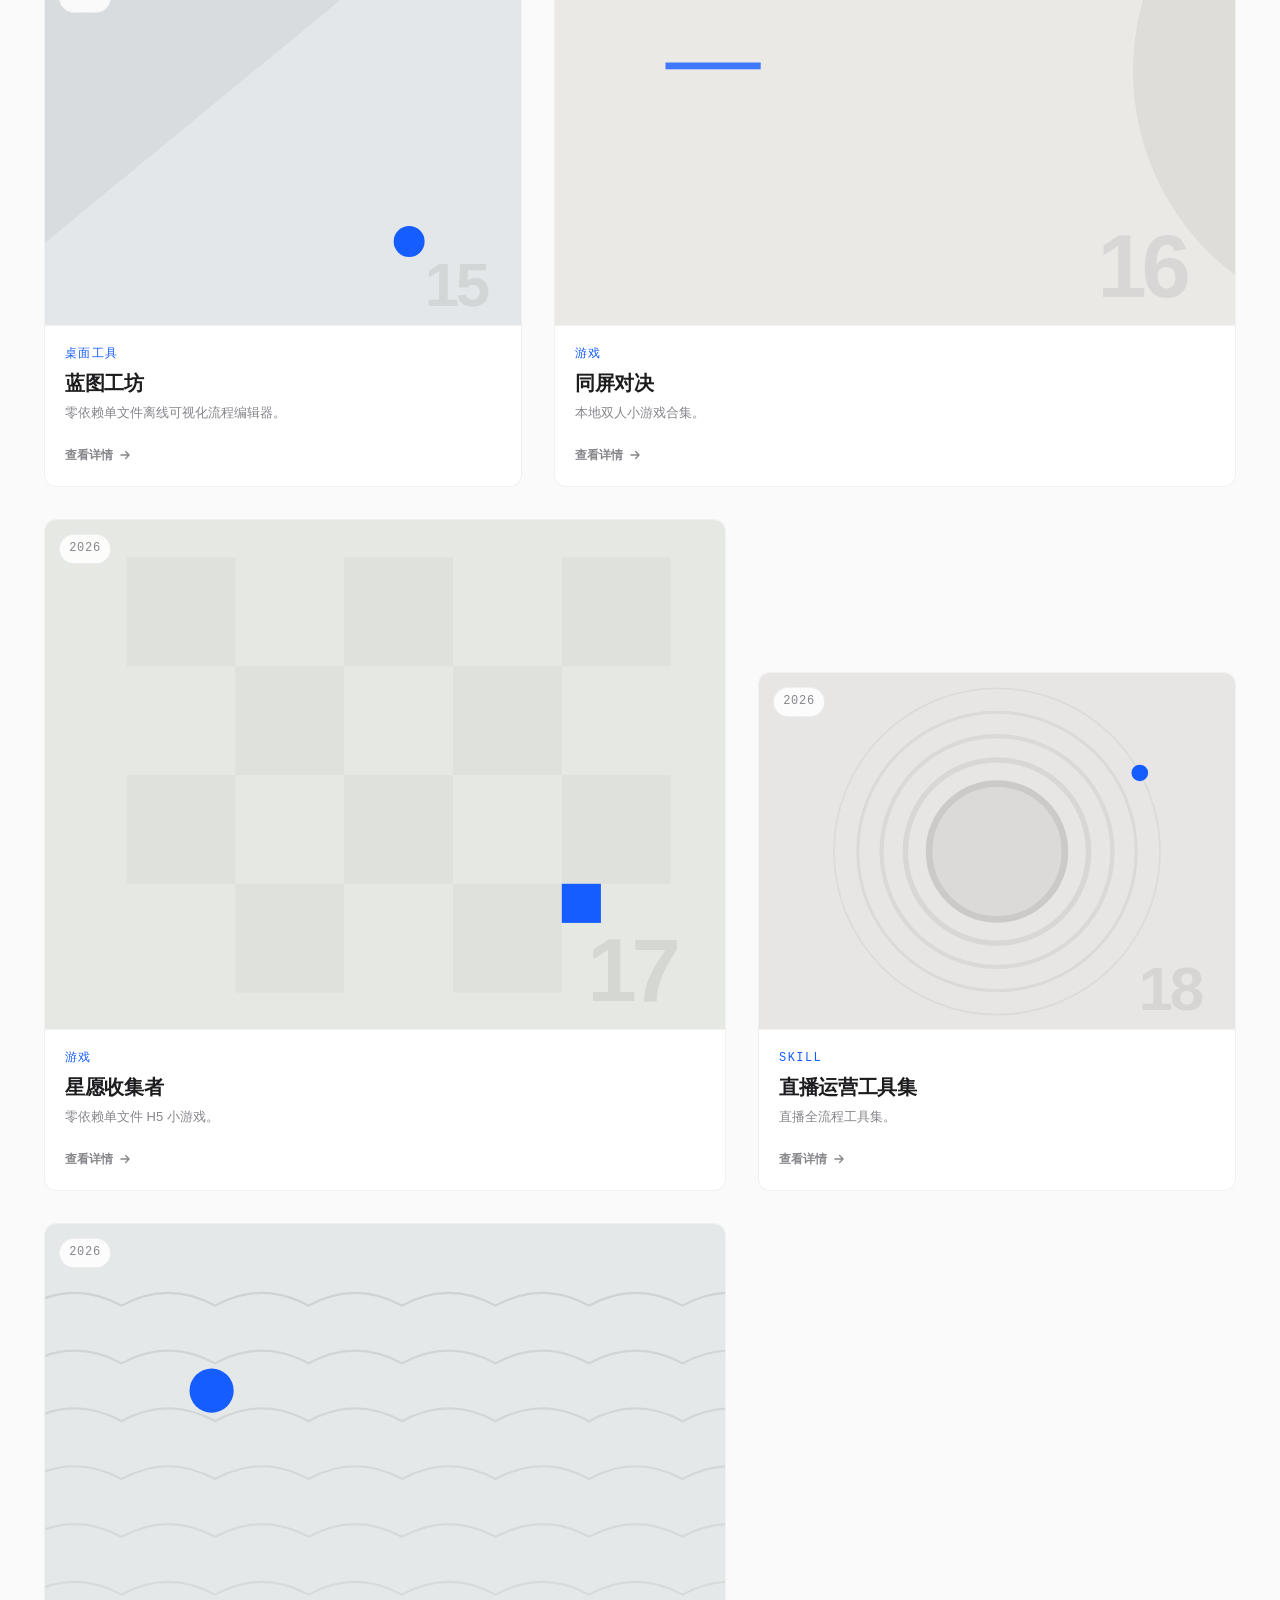
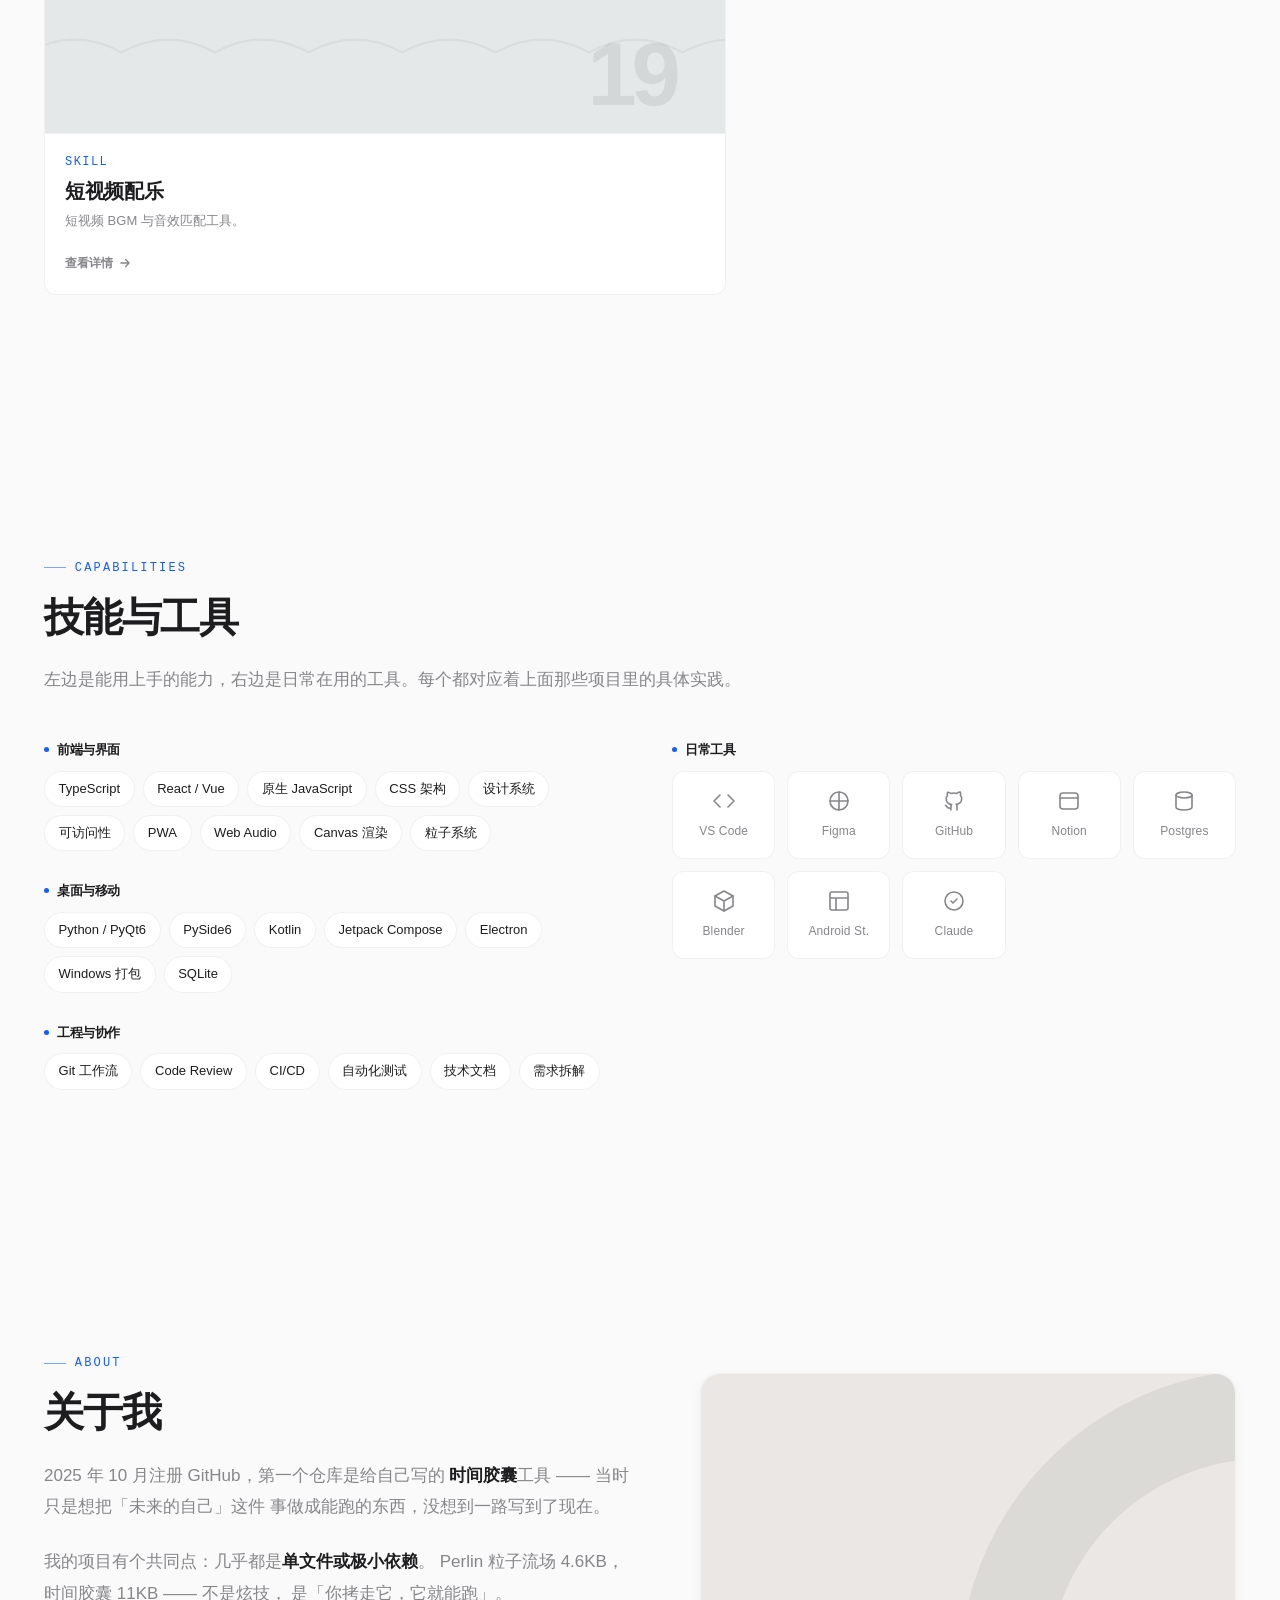
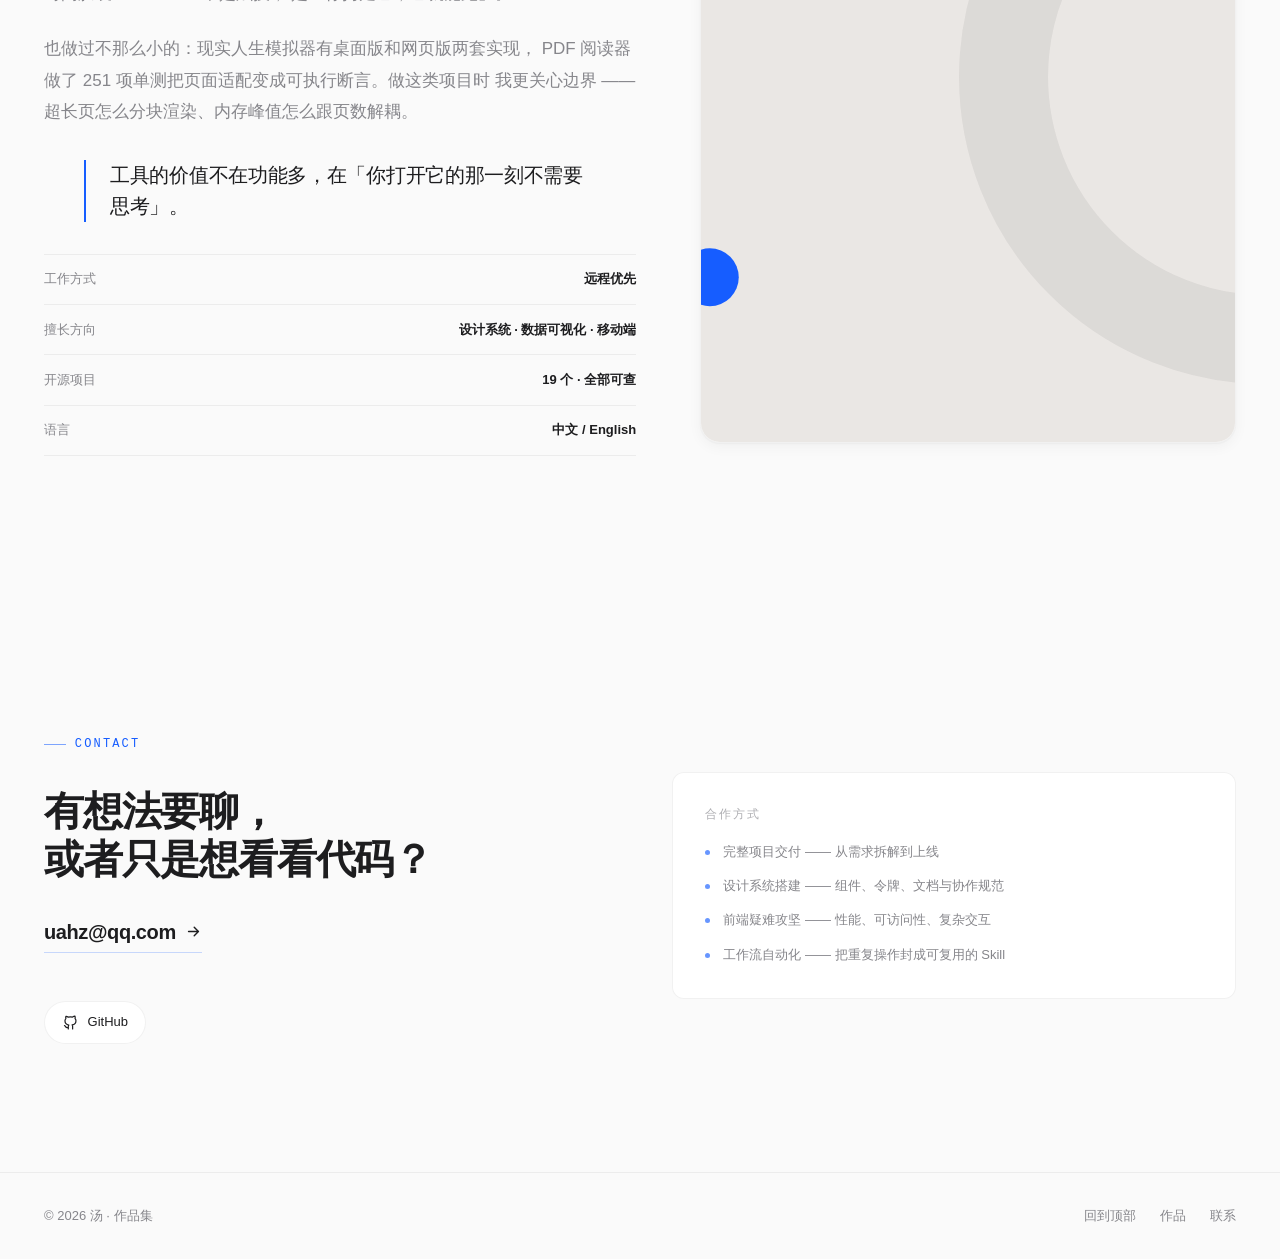
==== commit de8518ad: "fix: 噪点透明度烘焙进 SVG，去掉元素 opacity/mix-blend-mode（帧率 33→59）" ====
--- a/index.html
+++ b/index.html
@@ -41,7 +41,6 @@
   --c-body-glow-2:rgba(198,118,72,.032);
   --c-body-glow-3:rgba(22,93,255,.05);
   --c-body-veil:rgba(255,255,255,.55);
-  --c-grain-opacity:.045;
   --c-nav-bg:rgba(250,250,250,.72);
   --c-nav-bg-solid:rgba(250,250,250,.96);
   --c-hairline:rgba(29,29,31,.02);
@@ -150,7 +149,6 @@
   --c-body-glow-2:rgba(44,96,168,.075);
   --c-body-glow-3:rgba(76,141,255,.07);
   --c-body-veil:rgba(120,160,255,.035);
-  --c-grain-opacity:.055;
   --c-nav-bg:rgba(12,12,14,.72);
   --c-nav-bg-solid:rgba(12,12,14,.97);
   --c-hairline:rgba(255,255,255,.035);
@@ -204,12 +202,12 @@
 }
 body::after{
   content:"";position:fixed;inset:0;z-index:-1;pointer-events:none;
-  background-image:url("data:image/svg+xml,%3Csvg%20xmlns%3D%27http%3A%2F%2Fwww.w3.org%2F2000%2Fsvg%27%20width%3D%27160%27%20height%3D%27160%27%3E%3Cfilter%20id%3D%27n%27%3E%3CfeTurbulence%20type%3D%27fractalNoise%27%20baseFrequency%3D%270.86%27%20numOctaves%3D%273%27%20stitchTiles%3D%27stitch%27%2F%3E%3CfeColorMatrix%20type%3D%27saturate%27%20values%3D%270%27%2F%3E%3C%2Ffilter%3E%3Crect%20width%3D%27160%27%20height%3D%27160%27%20filter%3D%27url%28%23n%29%27%2F%3E%3C%2Fsvg%3E");
+  background-image:url("data:image/svg+xml,%3Csvg%20xmlns%3D%27http%3A%2F%2Fwww.w3.org%2F2000%2Fsvg%27%20width%3D%27160%27%20height%3D%27160%27%3E%3Cfilter%20id%3D%27n%27%3E%3CfeTurbulence%20type%3D%27fractalNoise%27%20baseFrequency%3D%270.86%27%20numOctaves%3D%273%27%20stitchTiles%3D%27stitch%27%2F%3E%3CfeColorMatrix%20type%3D%27saturate%27%20values%3D%270%27%2F%3E%3C%2Ffilter%3E%3Crect%20width%3D%27160%27%20height%3D%27160%27%20filter%3D%27url%28%23n%29%27%20opacity%3D%270.055%27%2F%3E%3C%2Fsvg%3E");
   background-repeat:repeat;
   background-size:160px 160px;
-  opacity:var(--c-grain-opacity);
-  /* soft-light 让颗粒只在高光与暗部起作用，中间调几乎不动 —— 不会显脏 */
-  mix-blend-mode:soft-light;
+  /* 透明度已烘焙进 SVG 内部，元素不用 opacity ——
+     全屏固定层一旦有 opacity<1，滚动时每帧都要重新合成，实测掉到 33fps。
+     也不用 mix-blend-mode，同样要读下层像素。 */
 }
 h1,h2,h3,h4{
   font-family:var(--font-display);
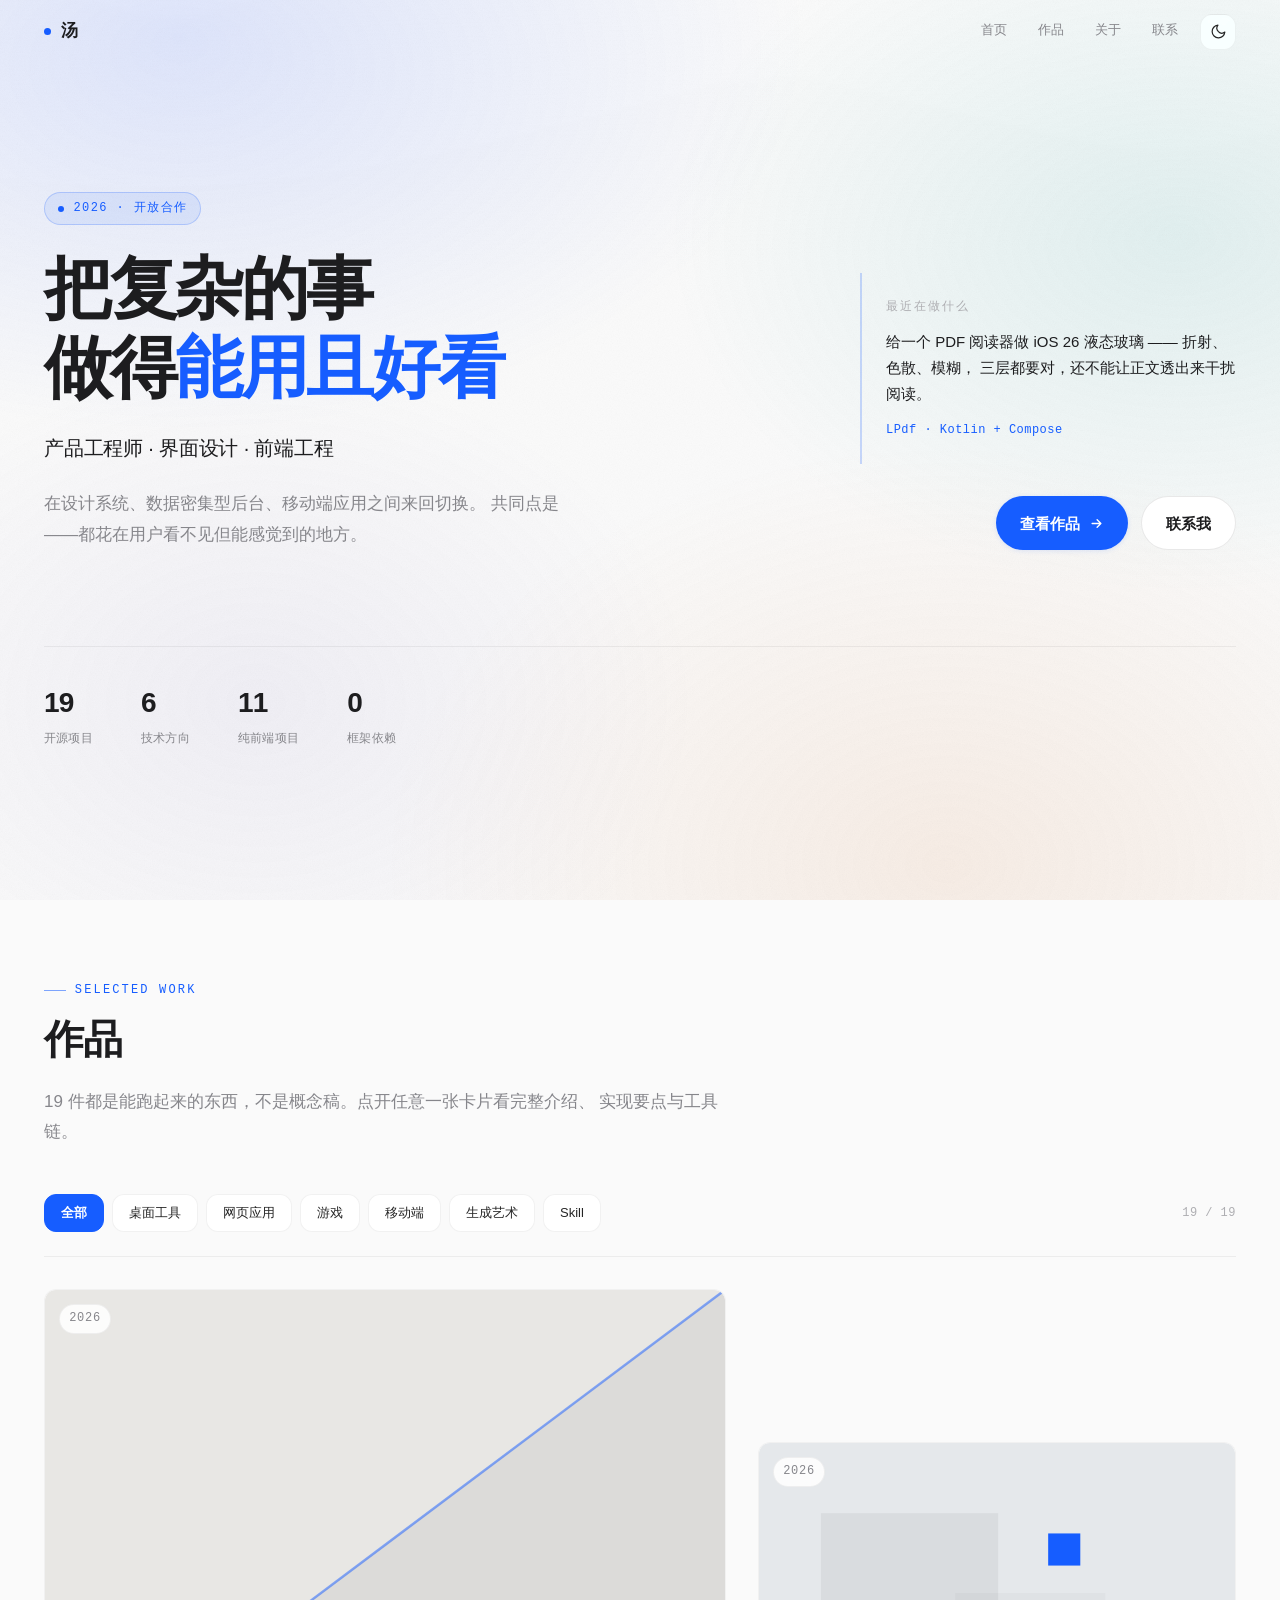
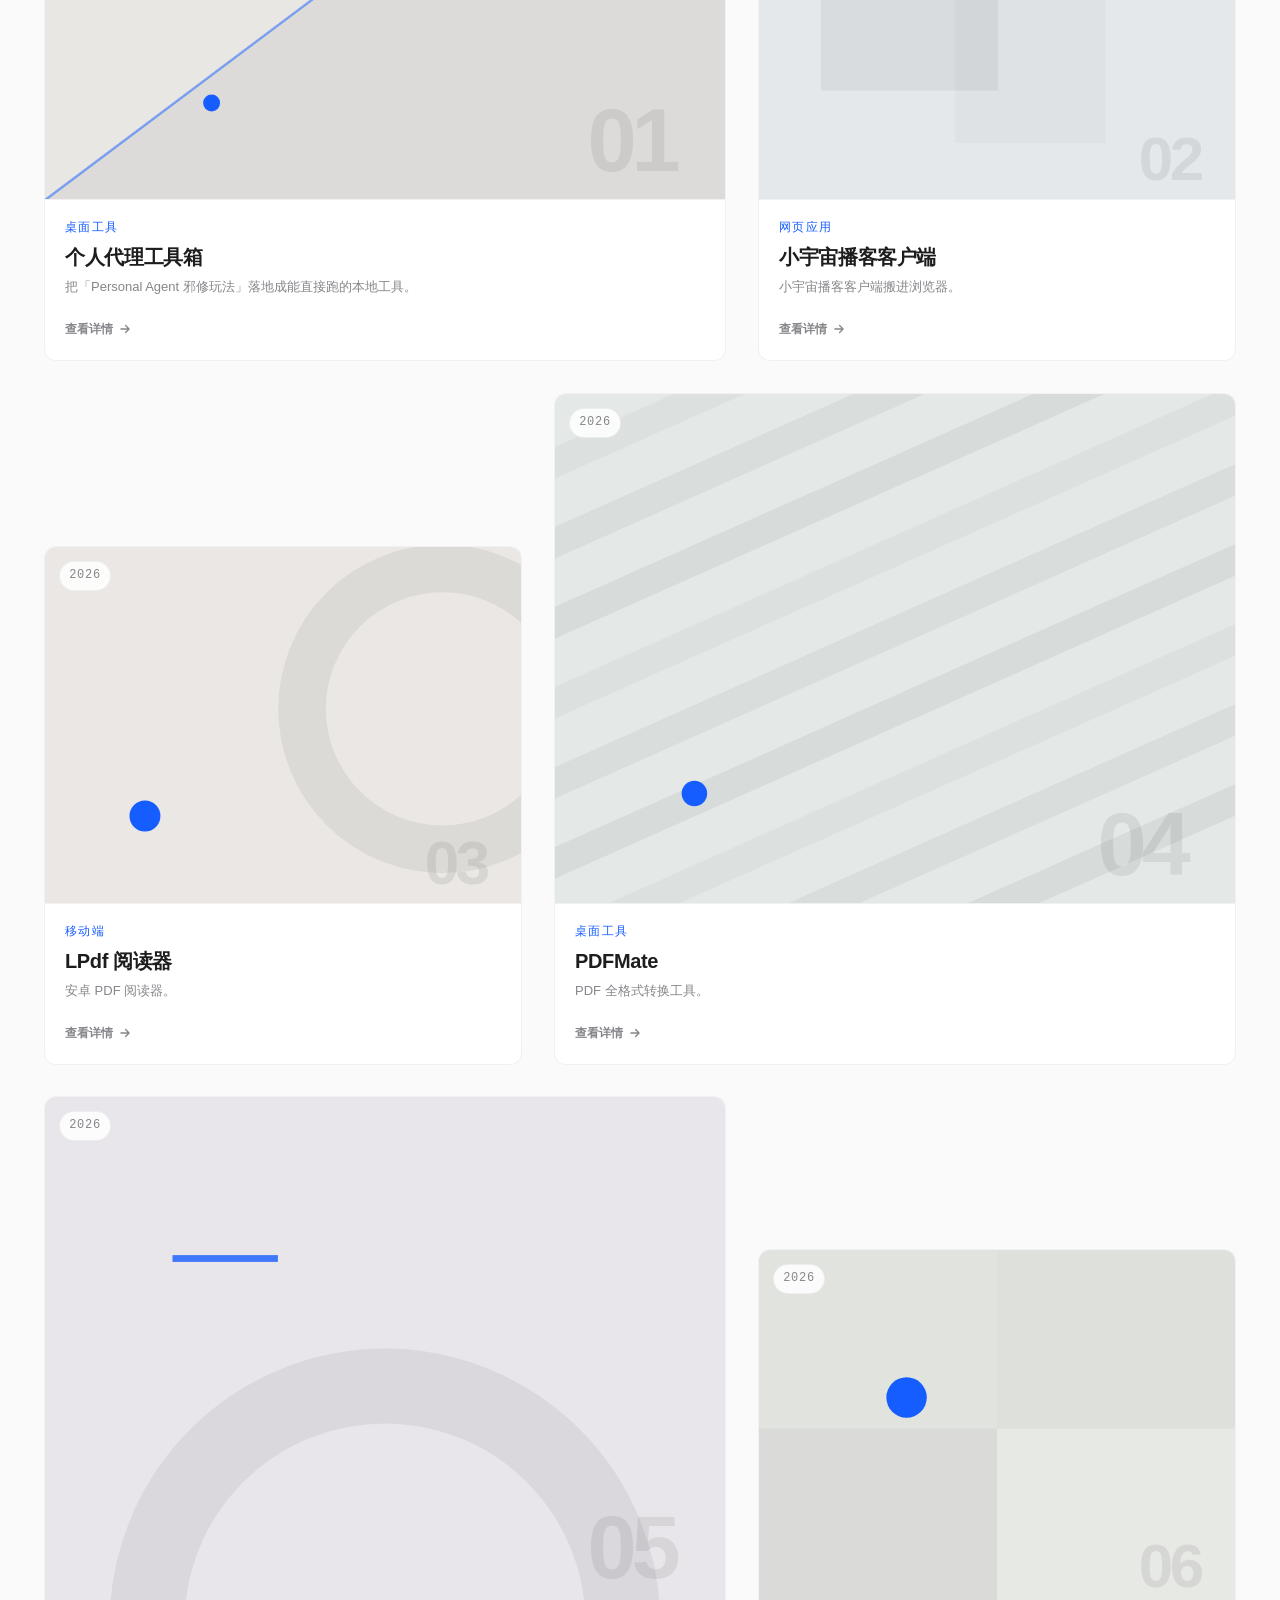
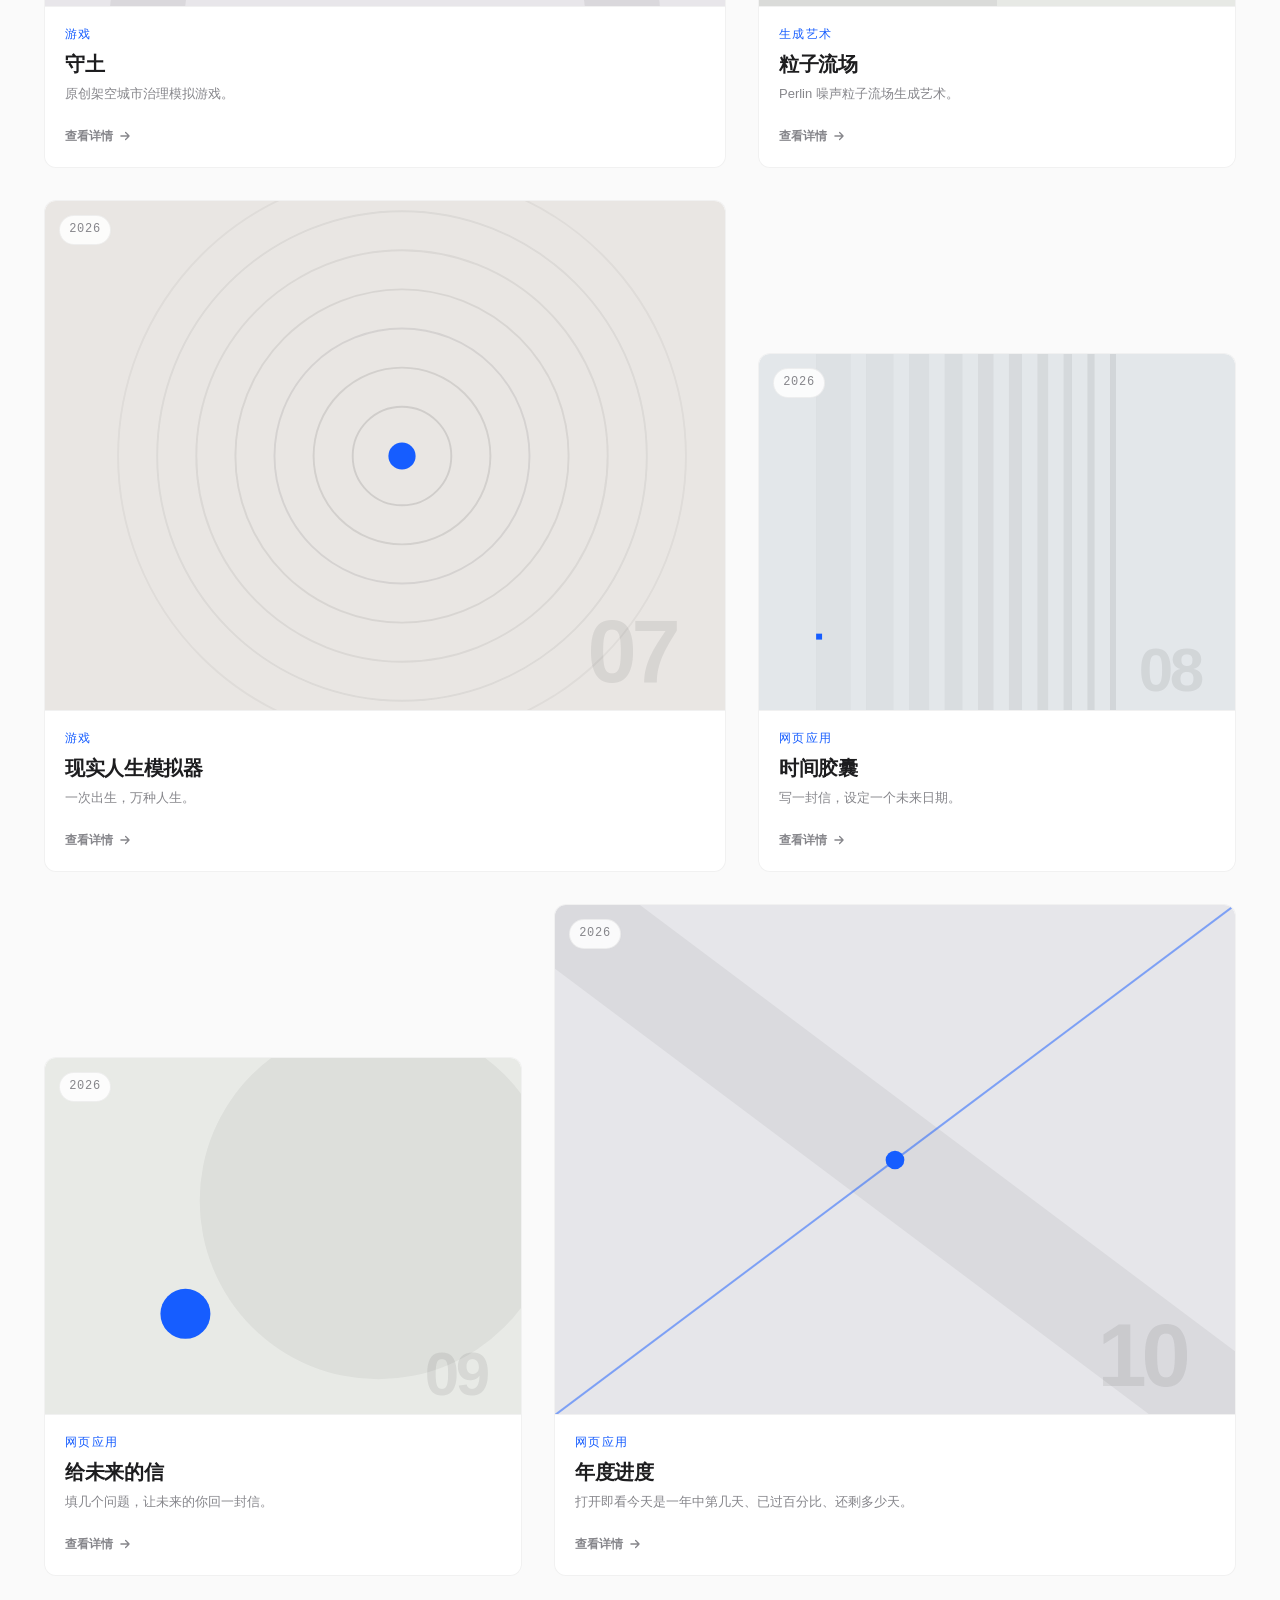
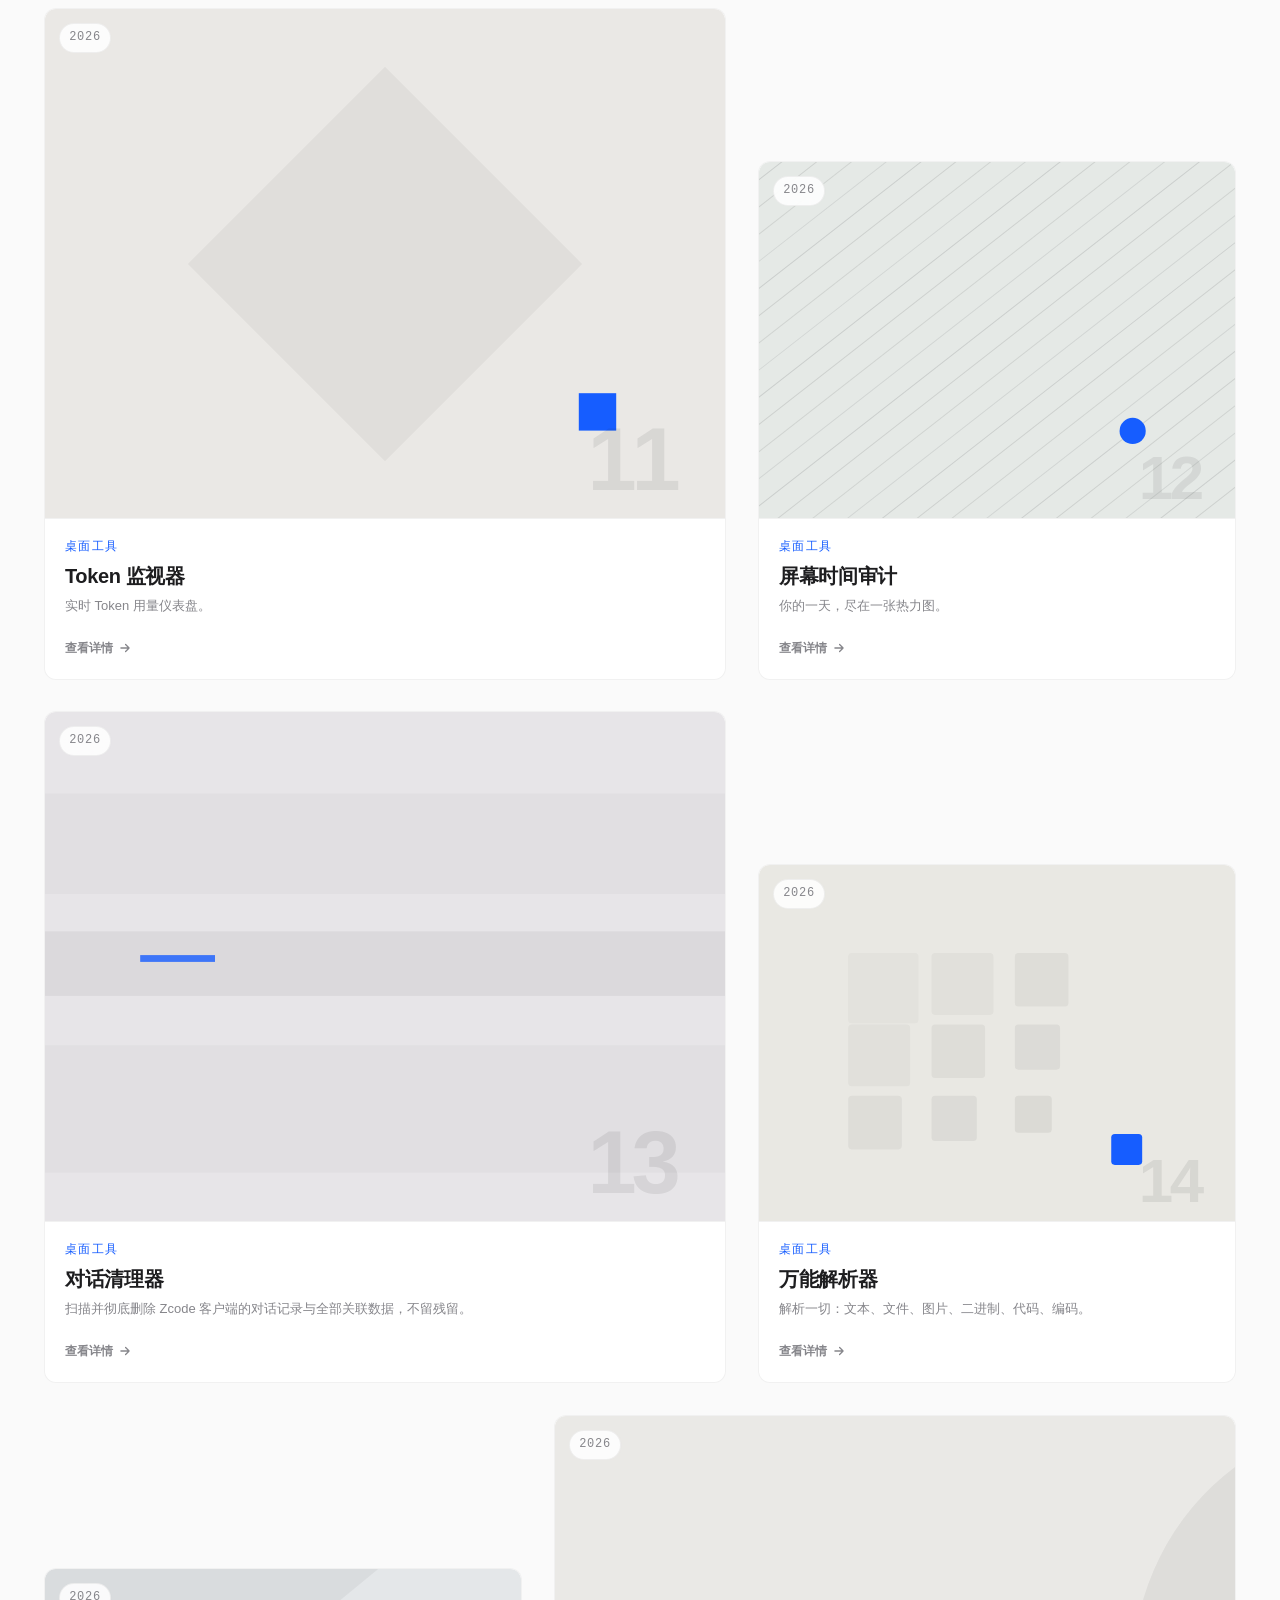
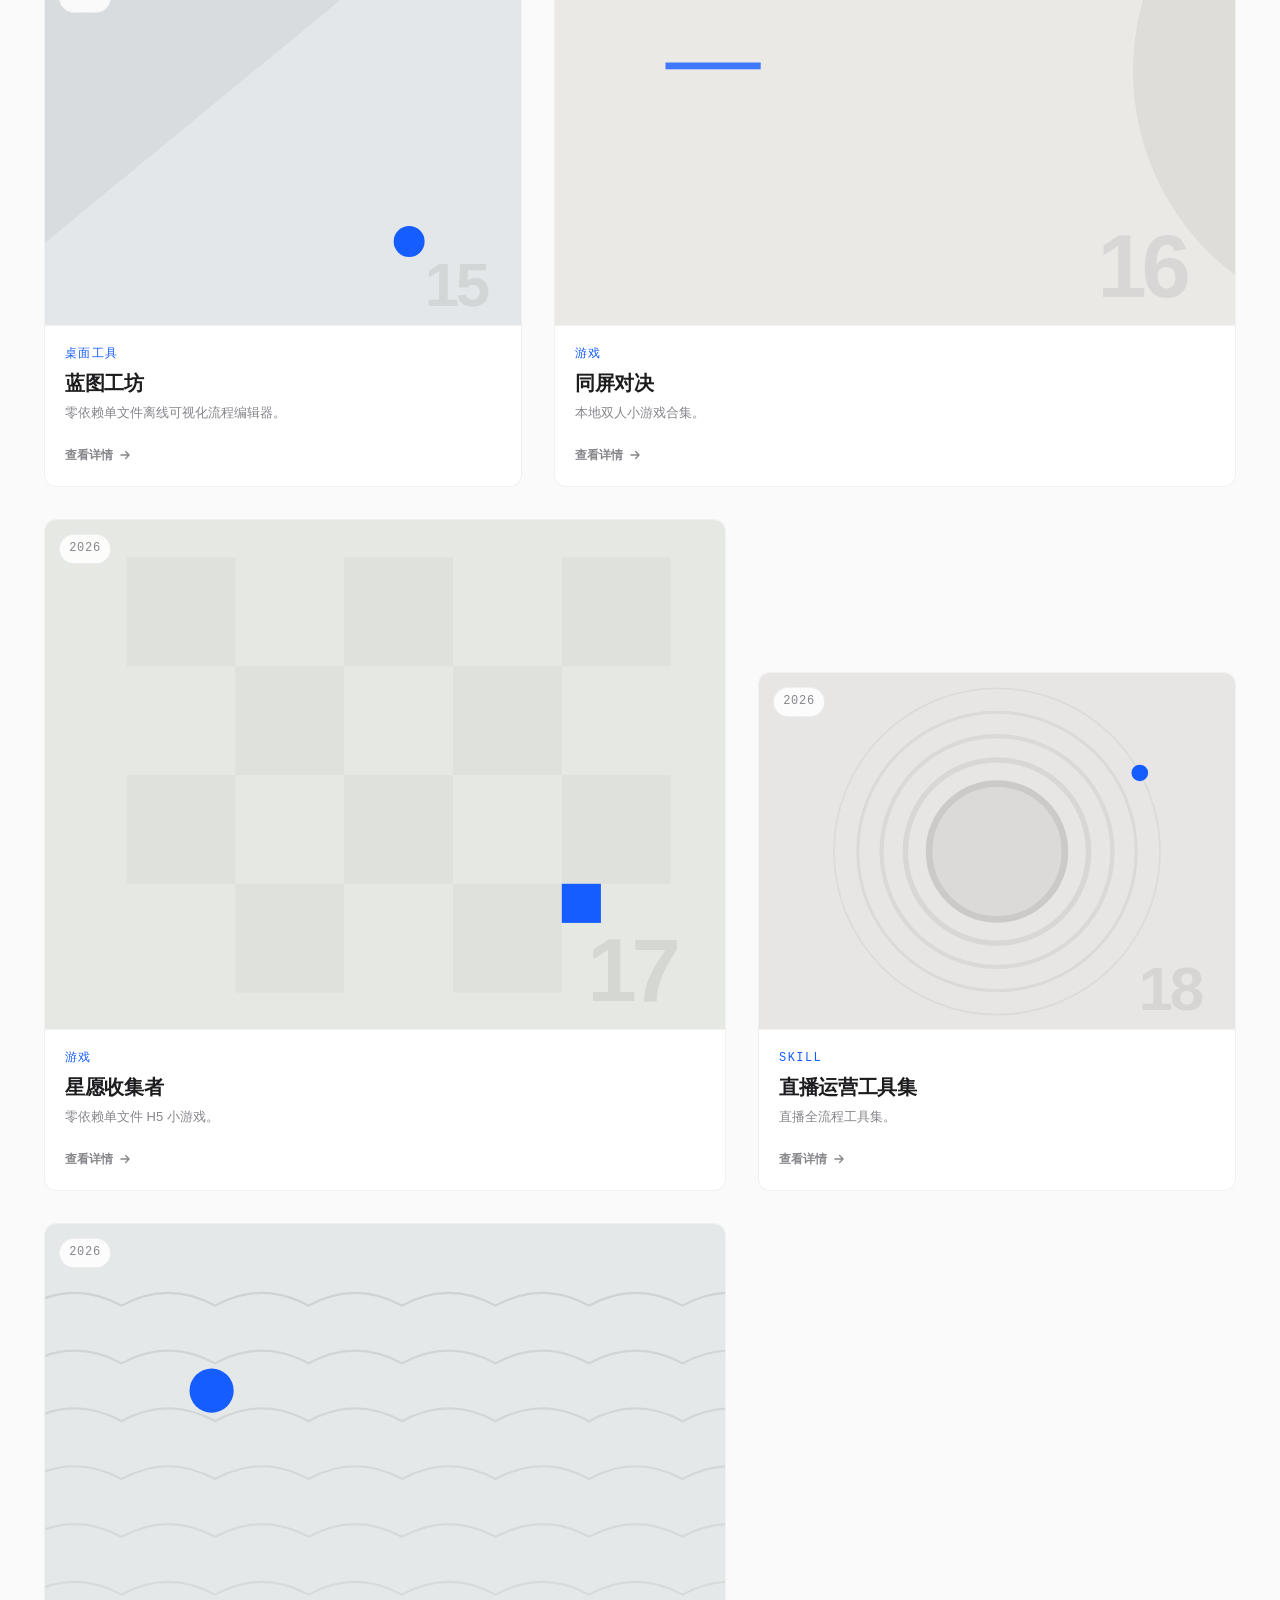
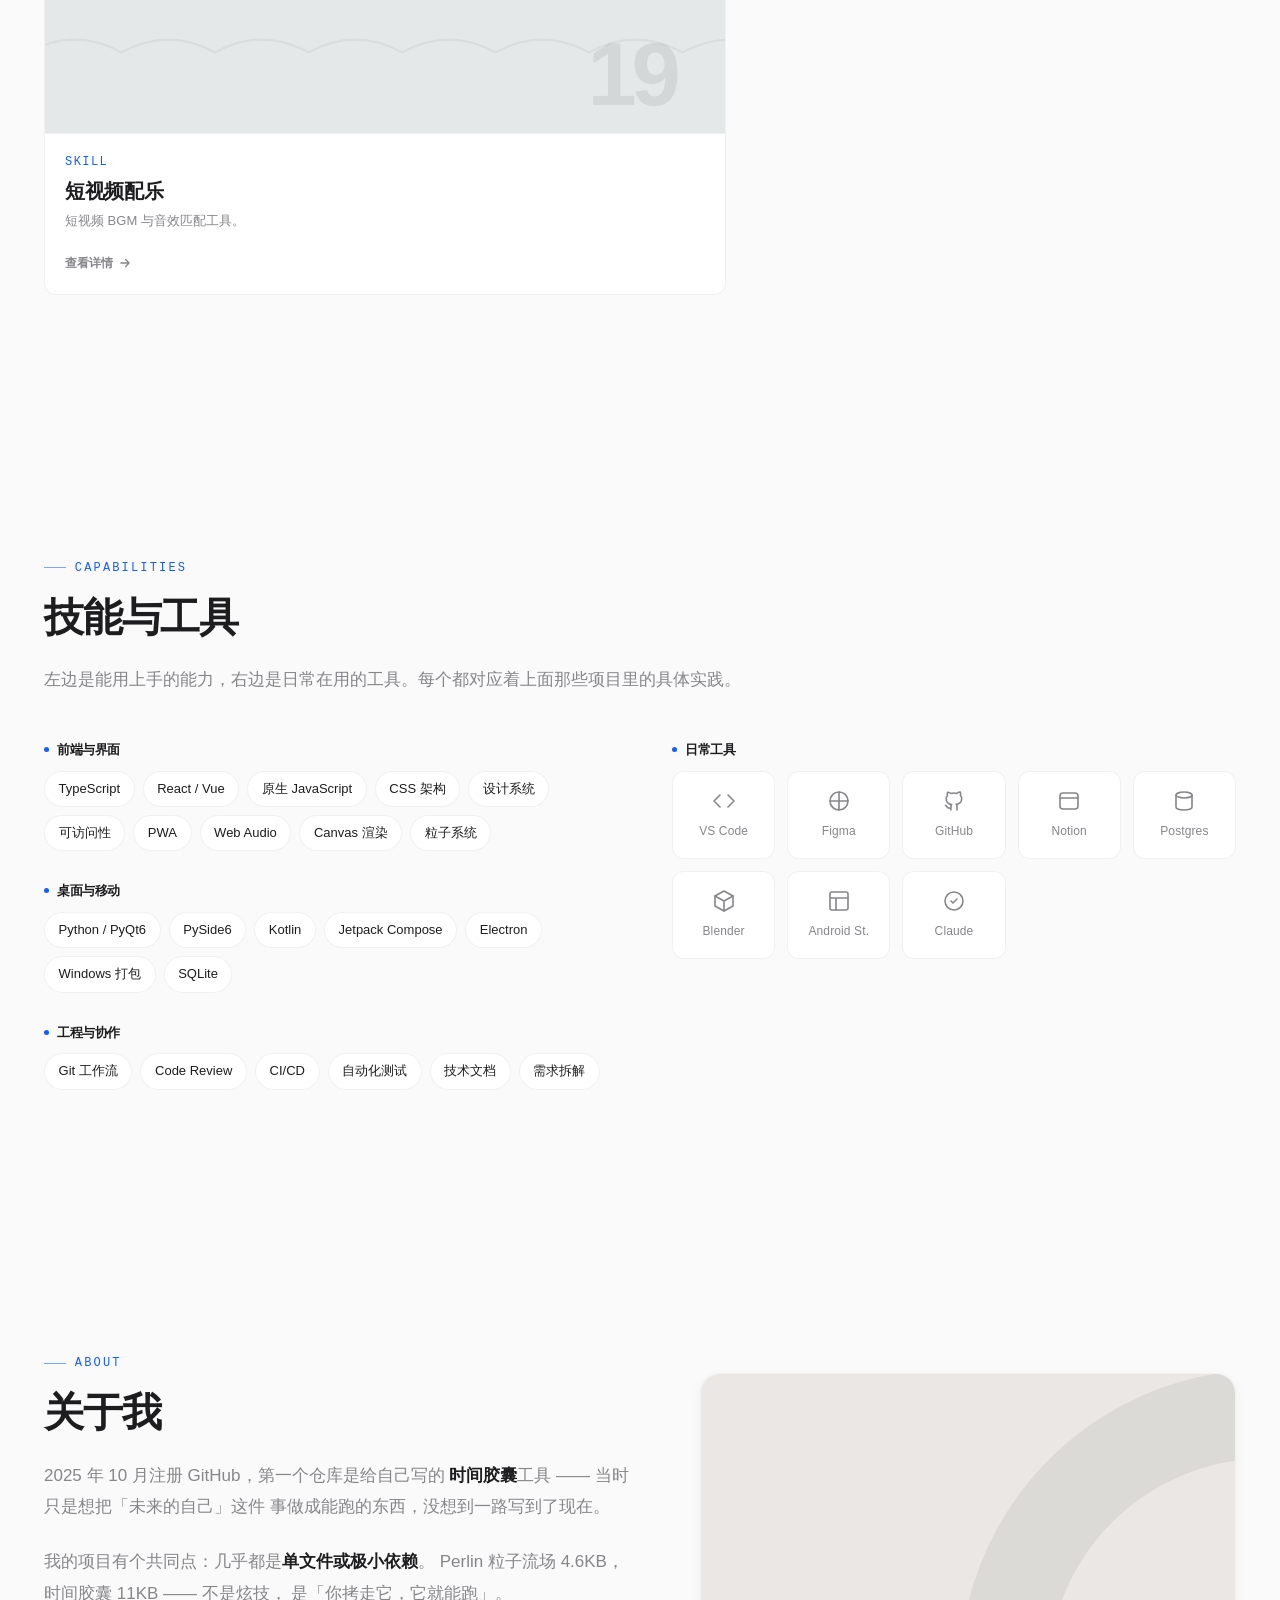
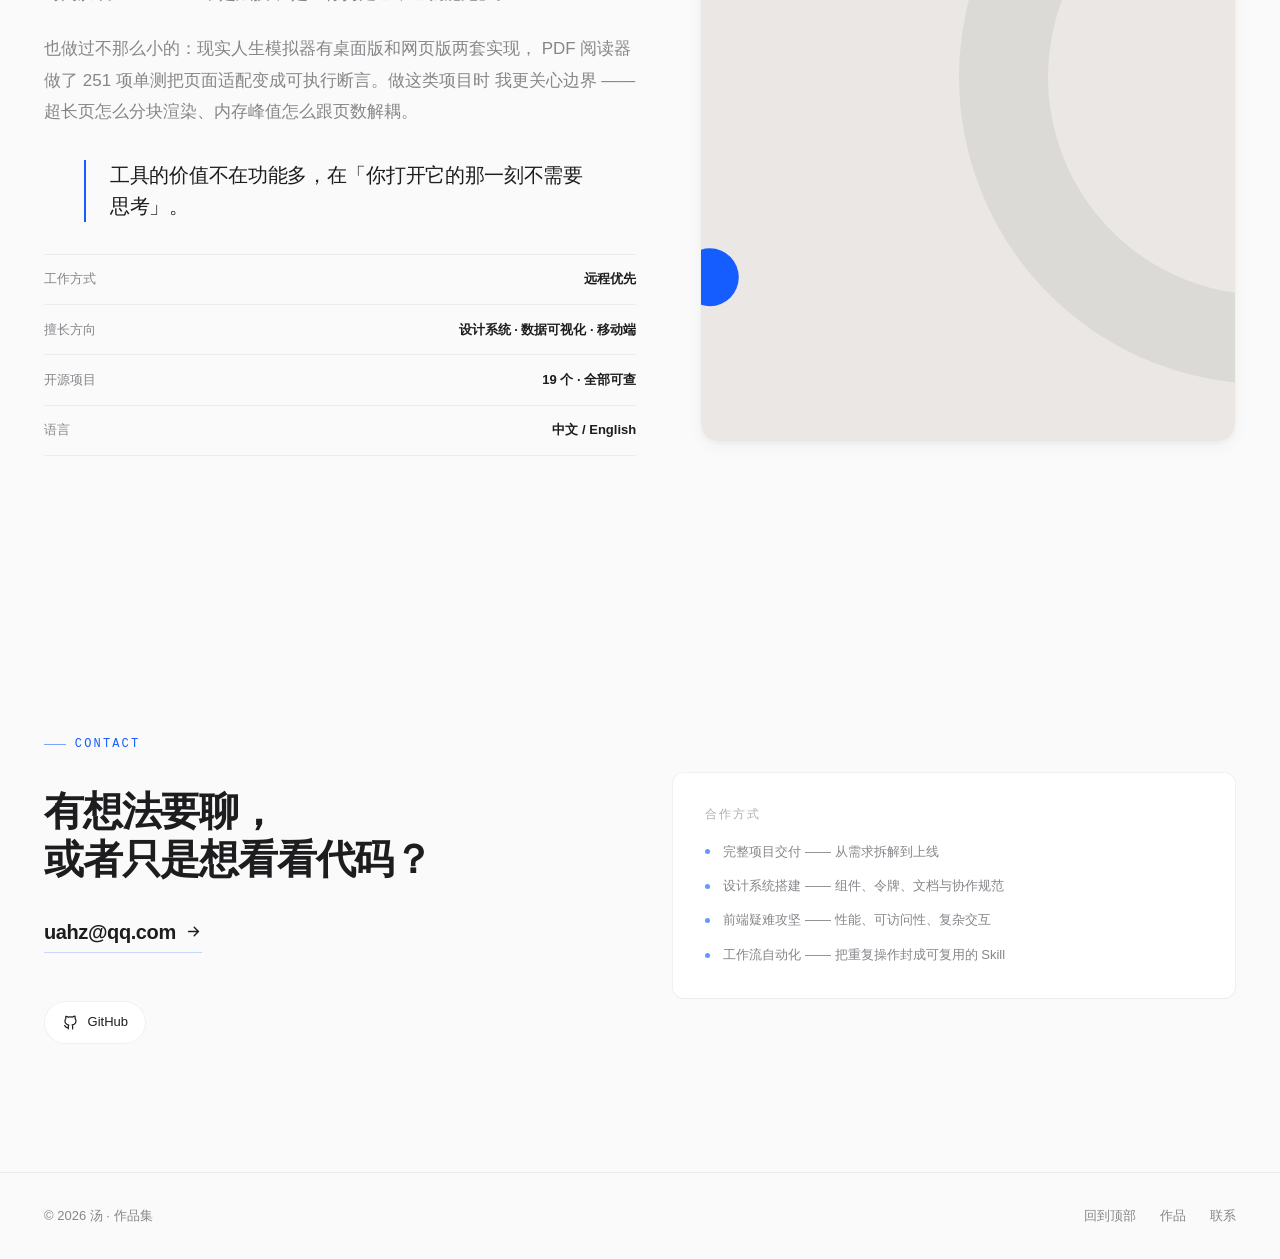
==== commit e981186d: "feat: 接入 Glasswork 液态玻璃（MIT）—— 背景改 mesh 渐变以提供可折射内容，筛选胶囊/主题钮/链接卡/合作方式卡改用玻璃材质" ====
--- a/index.html
+++ b/index.html
@@ -35,12 +35,14 @@
   --c-surface-2:#F4F4F6;
 
   /* —— 以下全部为「可被深色主题覆盖」的衍生色 —— */
-  /* 背景三层色温：右上冷蓝 → 左上极淡暖橙 → 底部冷蓝回升。
-     暖色只有 3% 量级，作用是「色温对比」而不是「看到橙色」。 */
-  --c-body-glow-1:rgba(22,93,255,.075);
-  --c-body-glow-2:rgba(198,118,72,.032);
-  --c-body-glow-3:rgba(22,93,255,.05);
-  --c-body-veil:rgba(255,255,255,.55);
+  /* mesh 渐变：四块大半径色域（冷蓝 / 青灰 / 暖沙 / 中性紫灰），
+     互相重叠成一张「有内容的背景」。玻璃的边缘折射只有在背景有色差时
+     才看得出来 —— 纯色上玻璃只会发灰（Glasswork 的 INSTALL.md 明确提过）。 */
+  --c-body-glow-1:rgba(64,110,255,.155);
+  --c-body-glow-2:rgba(52,168,168,.125);
+  --c-body-glow-3:rgba(226,148,88,.13);
+  --c-body-glow-4:rgba(130,118,190,.085);
+  --c-body-veil:rgba(255,255,255,.24);
   --c-nav-bg:rgba(250,250,250,.72);
   --c-nav-bg-solid:rgba(250,250,250,.96);
   --c-hairline:rgba(29,29,31,.02);
@@ -51,6 +53,13 @@
   --c-btn-shadow-hover:rgba(22,93,255,.22);
   --c-badge-bg:rgba(255,255,255,.86);
   --c-cover-filter:none;
+  /* 玻璃断面与反光：浅色下用白亮高光 + 灰暗底边 */
+  --c-glass-edge-top:rgba(255,255,255,.9);
+  --c-glass-edge-top-hover:rgba(255,255,255,1);
+  --c-glass-edge-bottom:rgba(29,29,31,.05);
+  --c-glass-edge-side:rgba(255,255,255,.5);
+  --c-glass-sheen:rgba(255,255,255,.5);
+  --c-glass-sheen-2:rgba(255,255,255,.16);
   /* hover 专用：阴影比常规更深一档，边框明显但不用主色（避免廉价） */
   --sh-hover:0 4px 10px rgba(29,29,31,.06), 0 22px 48px rgba(29,29,31,.11);
   --c-line-hover:rgba(29,29,31,.18);
@@ -145,10 +154,11 @@
   --sh-2:0 2px 6px rgba(0,0,0,.55), 0 14px 40px rgba(0,0,0,.45);
   --sh-3:0 8px 24px rgba(0,0,0,.6), 0 32px 72px rgba(0,0,0,.55);
 
-  --c-body-glow-1:rgba(76,141,255,.115);
-  --c-body-glow-2:rgba(44,96,168,.075);
-  --c-body-glow-3:rgba(76,141,255,.07);
-  --c-body-veil:rgba(120,160,255,.035);
+  --c-body-glow-1:rgba(56,104,255,.26);
+  --c-body-glow-2:rgba(30,140,150,.17);
+  --c-body-glow-3:rgba(170,92,48,.14);
+  --c-body-glow-4:rgba(78,86,150,.18);
+  --c-body-veil:rgba(120,160,255,.05);
   --c-nav-bg:rgba(12,12,14,.72);
   --c-nav-bg-solid:rgba(12,12,14,.97);
   --c-hairline:rgba(255,255,255,.035);
@@ -160,6 +170,13 @@
   --c-badge-bg:rgba(22,22,26,.82);
   /* 封面是浅色底，深色页面上轻压一档：融入但不影响辨识 */
   --c-cover-filter:brightness(.9) contrast(1.03) saturate(1.06);
+  /* 深色下玻璃高光要压低，否则一圈白边像贴纸 */
+  --c-glass-edge-top:rgba(255,255,255,.10);
+  --c-glass-edge-top-hover:rgba(255,255,255,.18);
+  --c-glass-edge-bottom:rgba(0,0,0,.4);
+  --c-glass-edge-side:rgba(255,255,255,.06);
+  --c-glass-sheen:rgba(255,255,255,.12);
+  --c-glass-sheen-2:rgba(255,255,255,.05);
   --sh-hover:0 4px 12px rgba(0,0,0,.5), 0 26px 56px rgba(0,0,0,.6);
   --c-line-hover:rgba(255,255,255,.22);
   --c-cover-filter-hover:brightness(.98) saturate(1.1);
@@ -195,10 +212,11 @@
 body::before{
   content:"";position:fixed;inset:0;z-index:-1;pointer-events:none;
   background:
-    radial-gradient(1100px 640px at 84% -8%,var(--c-body-glow-1),transparent 58%),
-    radial-gradient(820px 560px at -6% 16%,var(--c-body-glow-2),transparent 56%),
-    radial-gradient(980px 660px at 46% 112%,var(--c-body-glow-3),transparent 60%),
-    linear-gradient(178deg,var(--c-body-veil) 0%,transparent 32%);
+    radial-gradient(1050px 660px at 14% 4%,var(--c-body-glow-1),transparent 60%),
+    radial-gradient(880px 620px at 92% 26%,var(--c-body-glow-2),transparent 58%),
+    radial-gradient(940px 700px at 74% 96%,var(--c-body-glow-3),transparent 60%),
+    radial-gradient(760px 580px at 20% 78%,var(--c-body-glow-4),transparent 58%),
+    linear-gradient(178deg,var(--c-body-veil) 0%,transparent 30%);
 }
 body::after{
   content:"";position:fixed;inset:0;z-index:-1;pointer-events:none;
@@ -885,7 +903,666 @@
   .filter__count{width:100%;margin-left:0;margin-top:.5rem}
 }
 
+/* ══════════════════════════════════════════════════════════════
+   Glasswork — Lumno 的液态玻璃材质
+   来源: https://github.com/kubai087/glasswork  (MIT)
+   只改了一处：border-radius 改为读 --glass-radius，
+   让各个组件保留自己的圆角（胶囊 999px / 卡片 12px / 圆钮 50%）。
+   材质由四层声明构成：background(色调) / backdrop-filter(模糊+提亮+边缘镜片)
+   / box-shadow(边缘高光+斜面+阴影) / color(墨色)。
+   边缘折射由 lens.js 写入 --glass-lens 变量。
+   ══════════════════════════════════════════════════════════════ */
+
+/*
+ * Lumno's liquid glass, as on its New Tab page (lumno-extension:
+ * src/newtab/glass-style.css). A surface becomes glass with four
+ * declarations: background (the tint), backdrop-filter (blur and tone, then
+ * the rim lens from lens.js), box-shadow (rim light, bevel and shadow) and
+ * color (the ink).
+ *
+ * Two materials, chosen per surface by data-kind:
+ * - light: clear glass with dark ink. A thin white wash, the scene behind
+ *   lightly blurred and its colors deepened (saturate) and lifted
+ *   (brightness above 1, which screens toward white), so the glass takes
+ *   its color from behind instead of turning milky.
+ * - dark: smoky glass with light ink, for the dark theme and for dark
+ *   patches of wallpaper under the light theme. Brightness below 1 dims
+ *   the scene like a multiply with black instead of muddying it.
+ *
+ * The playground sets the materials' numbers on the stage (--l-* and
+ * --d-*); each surface sets what it read off the wallpaper under it:
+ * --density (0 thin, 1 dense), --keep (the share of the saturation boost
+ * to keep) and --floor (the least tint its text needs). Sizes are in --u,
+ * one Lumno pixel at the stage's scale.
+ */
+
+@property --m-tint { syntax: '<color>'; inherits: true; initial-value: #ffffff; }
+@property --m-k { syntax: '<number>'; inherits: true; initial-value: 1; }
+@property --m-thin { syntax: '<number>'; inherits: true; initial-value: 0.06; }
+@property --m-dense { syntax: '<number>'; inherits: true; initial-value: 0.22; }
+@property --m-blur { syntax: '<number>'; inherits: true; initial-value: 2; }
+@property --m-sat { syntax: '<number>'; inherits: true; initial-value: 1.8; }
+@property --m-bri { syntax: '<number>'; inherits: true; initial-value: 1.06; }
+@property --m-con { syntax: '<number>'; inherits: true; initial-value: 1; }
+@property --m-catch { syntax: '<number>'; inherits: true; initial-value: 1; }
+@property --m-bevel { syntax: '<number>'; inherits: true; initial-value: 1; }
+@property --m-shadow { syntax: '<number>'; inherits: true; initial-value: 1; }
+@property --density { syntax: '<number>'; inherits: true; initial-value: 0.35; }
+@property --keep { syntax: '<number>'; inherits: true; initial-value: 1; }
+@property --floor { syntax: '<number>'; inherits: true; initial-value: 0; }
+@property --ink { syntax: '<color>'; inherits: true; initial-value: rgba(0, 0, 0, 0.86); }
+@property --ink-2 { syntax: '<color>'; inherits: true; initial-value: rgba(60, 60, 67, 0.7); }
+@property --ink-solid { syntax: '<color>'; inherits: true; initial-value: #000000; }
+@property --ink-a { syntax: '<number>'; inherits: true; initial-value: 0.86; }
+@property --well { syntax: '<color>'; inherits: true; initial-value: rgba(0, 0, 0, 0.15); }
+@property --row-hover { syntax: '<color>'; inherits: true; initial-value: rgba(0, 0, 0, 0.045); }
+@property --row-active { syntax: '<color>'; inherits: true; initial-value: rgba(0, 0, 0, 0.09); }
+
+/* ---------- The two materials ---------- */
+
+.glass {
+  --m-tint: var(--l-tint, #ffffff);
+  --m-k: var(--l-k, 1);
+  --m-thin: var(--l-thin, 0.06);
+  --m-dense: var(--l-dense, 0.22);
+  --m-blur: var(--l-blur, 2);
+  --m-sat: var(--l-sat, 1.8);
+  --m-bri: var(--l-bri, 1.06);
+  --m-con: var(--l-con, 1);
+  --m-catch: var(--l-catch, 1);
+  --m-bevel: var(--l-bevel, 1);
+  --m-shadow: var(--l-shadow, 1);
+  /* Dark ink: one color in fixed steps, multiplied into the glass so it
+     picks up the glass's color and keeps its contrast. */
+  --ink: rgba(0, 0, 0, 0.86);
+  --ink-2: rgba(60, 60, 67, 0.7);
+  --ink-solid: #000000;
+  --ink-a: 0.86;
+  --well: rgba(0, 0, 0, 0.15);
+  --row-hover: rgba(0, 0, 0, 0.06);
+  --row-active: rgba(0, 0, 0, 0.1);
+  --blend: multiply;
+}
+
+/* A capsule (its radius at least half its height) keeps round ends: a
+   superellipse on a radius that is already half the box flattens them.
+   The page marks capsules as they are sized (data-pill). */
+.glass[data-pill] { corner-shape: round; }
+
+.glass[data-kind="dark"] {
+  --m-tint: var(--d-tint, #1e1e22);
+  --m-k: var(--d-k, 1);
+  --m-thin: var(--d-thin, 0.16);
+  --m-dense: var(--d-dense, 0.38);
+  --m-blur: var(--d-blur, 2);
+  --m-sat: var(--d-sat, 1.6);
+  --m-bri: var(--d-bri, 0.8);
+  --m-con: var(--d-con, 1);
+  --m-catch: var(--d-catch, 1);
+  --m-bevel: var(--d-bevel, 1);
+  --m-shadow: var(--d-shadow, 1);
+  /* Light ink adds light rather than covering. */
+  --ink: rgba(255, 255, 255, 0.94);
+  --ink-2: rgba(235, 235, 245, 0.64);
+  --ink-solid: #ffffff;
+  --ink-a: 0.94;
+  --well: rgba(255, 255, 255, 0.22);
+  --row-hover: rgba(255, 255, 255, 0.08);
+  --row-active: rgba(255, 255, 255, 0.14);
+  --blend: plus-lighter;
+}
+
+/* ---------- The four declarations ---------- */
+
+.glass {
+  /* The tint opacity setting (--m-k, 0-1.5) scales the tint. Below 1 the
+     tone in the filter and the bevel thin with it (--veil-k), so at 0 only
+     the blur, the rim and the shadow are left: clear glass. The tint never
+     goes below the least opacity the surface's text needs (--floor). */
+  --veil-k: min(1, var(--m-k));
+  --tint-a: min(0.95, max(var(--floor), calc((var(--m-thin) + (var(--m-dense) - var(--m-thin)) * var(--density)) * var(--m-k))));
+  --filter:
+    blur(calc(var(--m-blur) * var(--u, 1px)))
+    saturate(var(--m-sat))
+    contrast(calc(1 + (var(--m-con) - 1) * var(--veil-k)))
+    brightness(calc(1 + (var(--m-bri) - 1) * var(--veil-k)))
+    saturate(var(--keep));
+
+  border-radius: var(--glass-radius, 12px);
+  /* Continuous corners, where the browser draws them (Chromium 139+);
+     elsewhere the plain border-radius stays. */
+  corner-shape: superellipse(var(--corner-k, 1));
+  color: var(--ink);
+  background: color-mix(in srgb, var(--m-tint) calc(var(--tint-a) * 100%), transparent);
+  -webkit-backdrop-filter: var(--filter);
+  backdrop-filter: var(--filter) var(--glass-lens,);
+  isolation: isolate;
+  /* Toggled for a moment to make Safari redraw the glass (playground.js). */
+  will-change: var(--redraw, auto);
+}
+
+/* Light glass: light caught where the rim faces it, on the top left and
+   fainter on the bottom right, over a faint even line that keeps the
+   outline; a firmer hairline and a soft shadow; and the bevel, soft bands
+   just inside the edge, so the plate reads as a thick slab. The bands stay
+   within a few pixels of the edge: a box shadow only mixes plain white and
+   black, so a wide band washes the scene's color out. */
+.glass {
+  box-shadow:
+    inset calc(1.5 * var(--u)) calc(1.5 * var(--u)) var(--u) calc(-1 * var(--u)) rgb(255 255 255 / calc(1 * var(--m-catch))),
+    inset calc(-1.5 * var(--u)) calc(-1.5 * var(--u)) var(--u) calc(-1 * var(--u)) rgb(255 255 255 / calc(0.6 * var(--m-catch))),
+    inset 0 0 0 calc(0.5 * var(--u)) rgb(255 255 255 / calc(0.3 * var(--m-catch))),
+    0 0 0 calc(0.5 * var(--u)) rgb(0 0 0 / calc(0.12 * var(--m-shadow))),
+    0 calc(4 * var(--u)) calc(16 * var(--u)) rgb(0 0 0 / calc(0.1 * var(--m-shadow))),
+    inset 0 calc(6 * var(--u)) calc(8 * var(--u)) calc(-6 * var(--u)) rgb(255 255 255 / calc(0.5 * var(--veil-k) * var(--m-bevel))),
+    inset calc(4 * var(--u)) 0 calc(8 * var(--u)) calc(-6 * var(--u)) rgb(255 255 255 / calc(0.22 * var(--veil-k) * var(--m-bevel))),
+    inset calc(-4 * var(--u)) 0 calc(8 * var(--u)) calc(-6 * var(--u)) rgb(255 255 255 / calc(0.12 * var(--veil-k) * var(--m-bevel))),
+    inset 0 calc(-6 * var(--u)) calc(8 * var(--u)) calc(-6 * var(--u)) rgb(0 0 0 / calc(0.06 * var(--veil-k) * var(--m-bevel)));
+}
+
+/* Dark glass: the same light, dimmer, with a darker outline and shadow.
+   The bottom shade stays faint: over a light wallpaper dark glass is a mid
+   tone, which black only muddies. */
+.glass[data-kind="dark"] {
+  box-shadow:
+    inset var(--u) var(--u) calc(0.5 * var(--u)) calc(-0.5 * var(--u)) rgb(255 255 255 / calc(0.46 * var(--m-catch))),
+    inset calc(-1 * var(--u)) calc(-1 * var(--u)) calc(0.5 * var(--u)) calc(-0.5 * var(--u)) rgb(255 255 255 / calc(0.18 * var(--m-catch))),
+    inset 0 0 0 calc(0.5 * var(--u)) rgb(255 255 255 / calc(0.06 * var(--m-catch))),
+    0 0 0 calc(0.5 * var(--u)) rgb(0 0 0 / calc(0.28 * var(--m-shadow))),
+    0 calc(4 * var(--u)) calc(14 * var(--u)) rgb(0 0 0 / calc(0.22 * var(--m-shadow))),
+    inset 0 calc(6 * var(--u)) calc(8 * var(--u)) calc(-6 * var(--u)) rgb(255 255 255 / calc(0.18 * var(--veil-k) * var(--m-bevel))),
+    inset calc(4 * var(--u)) 0 calc(8 * var(--u)) calc(-6 * var(--u)) rgb(255 255 255 / calc(0.07 * var(--veil-k) * var(--m-bevel))),
+    inset calc(-4 * var(--u)) 0 calc(8 * var(--u)) calc(-6 * var(--u)) rgb(255 255 255 / calc(0.04 * var(--veil-k) * var(--m-bevel))),
+    inset 0 calc(-6 * var(--u)) calc(8 * var(--u)) calc(-6 * var(--u)) rgb(0 0 0 / calc(0.08 * var(--veil-k) * var(--m-bevel)));
+}
+
+/* Text and icons on the glass blend with it. Icons are drawn opaque and
+   faded whole: a translucent color darkens where strokes overlap. Only
+   plain text and icons blend: Safari on iOS can leave a whole surface
+   undrawn when its blurred element holds a blended element that also
+   clips (the progress bar), and the slider's thumb would lose its white. */
+.glass .ink,
+.glass .ink-2 {
+  mix-blend-mode: var(--blend);
+}
+
+.glass .ink-2 { color: var(--ink-2); }
+
+/* WebKit (Safari 27 and every browser on iOS) now draws corner-shape, but
+   on a phone it fails to draw a backdrop filter clipped to a superellipse:
+   the player, the one surface that isn't a capsule, stayed blank until it
+   was dragged and then painted in patches. There the glass keeps plain
+   round corners; what isn't glass (the album art) keeps its continuous
+   ones. */
+[data-engine="webkit"] .glass { corner-shape: round; }
+
+/* Where the backdrop is drawn in WebGL (refract.js), the surfaces only add
+   their tint, rim light and ink over it. */
+.glass[data-refract-off] {
+  -webkit-backdrop-filter: none;
+  backdrop-filter: none;
+}
+.glass svg.ink,
+.glass .ink svg { color: var(--ink-solid); opacity: var(--ink-a); }
+
+/* Switching theme or ink glides between the materials. While a setting is
+   being dragged nothing eases, so the glass follows the slider. */
+.glass {
+  transition:
+    --m-tint 620ms ease, --m-k 620ms ease, --m-thin 620ms ease, --m-dense 620ms ease,
+    --m-blur 620ms ease, --m-sat 620ms ease, --m-bri 620ms ease, --m-con 620ms ease,
+    --m-catch 620ms ease, --m-bevel 620ms ease, --m-shadow 620ms ease,
+    --density 500ms ease, --keep 500ms ease, --floor 500ms ease,
+    --ink 620ms ease, --ink-2 620ms ease, --ink-solid 620ms ease, --ink-a 620ms ease,
+    --well 620ms ease, --row-hover 620ms ease, --row-active 620ms ease,
+    box-shadow 620ms ease;
+}
+
+
+
+/* Without transparency, or with forced colors: a solid surface in the same
+   tint. */
+@media (prefers-reduced-transparency: reduce) {
+  .glass {
+    background: color-mix(in srgb, var(--m-tint) 96%, transparent);
+    -webkit-backdrop-filter: none;
+    backdrop-filter: none;
+  }
+}
+
+@media (forced-colors: active) {
+  .glass { border: 1px solid CanvasText; background: Canvas; backdrop-filter: none; }
+}
+
 </style>
+<script>
+/* Glasswork — rim lens (MIT, github.com/kubai087/glasswork)
+   原文件是 ESM 模块，这里去掉 export 包成 IIFE 挂到 window，
+   以便内联进单文件页面（file:// 下 ES module 会被 CORS 拦截）。 */
+(function(){
+"use strict";
+/*
+ * The rim lens of Lumno's liquid glass, as a standalone module.
+ *
+ *   import { liquidGlass } from './lens.js';
+ *   const lens = liquidGlass(element, { rim: 40, edge: 1.1, power: 2.6, dispersion: 0.15 });
+ *   lens.update({ rim: 32 });   // change any option later
+ *   lens.destroy();
+ *
+ * The wallpaper behind a surface's rim bends inward, the way the edge of a
+ * thick glass slab refracts, and splits slightly into its colors there. An
+ * SVG displacement map drives the bend through `backdrop-filter: url(#…)`,
+ * which only Chromium draws; everywhere else nothing happens and the
+ * CSS-only glass stays. The element must put `var(--glass-lens,)` last in
+ * its backdrop-filter:
+ *
+ *   backdrop-filter: blur(2px) saturate(180%) var(--glass-lens,);
+ *
+ * Ported from lumno-extension (src/domain/liquid-glass-lens.ts and
+ * src/newtab/dom/liquid-glass.ts). The map is a nine-slice lens: only the
+ * rim bends, and a rim depends on the corner's radius and shape and the
+ * rim's width alone, so a lens is four corner tiles and four one-pixel edge
+ * strips (stretched along the sides) over a flat middle. The tiles are built
+ * and decoded once per rim and shared by every surface; a surface that
+ * resizes only moves its tiles.
+ */
+
+const LENS_DEFAULTS = {
+  // The widest the rim gets, in CSS pixels. Small surfaces narrow it to a
+  // third and a half of their short side, so they keep a flat middle.
+  rim: 40,
+  // How far inward the very edge samples the scene, in rim widths.
+  edge: 1.1,
+  // How fast the bend falls off across the rim: (1 - d / rim) ^ power.
+  power: 2.6,
+  // Red bends this much further and blue this much less; 0 for one pass.
+  dispersion: 0.15,
+  // The corner's radius in pixels and its superellipse exponent (2 is a
+  // circle, 2^k is CSS superellipse(k)); read from the element when null.
+  radius: null,
+  corner: null,
+  // Turns the lens off without destroying it.
+  enabled: true,
+  // The custom property the filter goes in.
+  property: '--glass-lens',
+};
+
+// A circular corner's exponent (CSS corner-shape: round).
+const ROUND_CORNER = 2;
+
+// Too small a surface has no flat middle to look through.
+const LENS_MIN_PX = 32;
+
+// While the rim keeps changing (a slider being dragged, a window being
+// resized), the lens already there bends to the new width and the new
+// tiles are built once it has been still this long.
+const SETTLE_MS = 140;
+
+const SVG = 'http://www.w3.org/2000/svg';
+
+// Only Chromium draws url() in backdrop-filter. Firefox parses it and draws
+// nothing; Safari (and every browser on iOS) draws none of it either.
+function isLensSupported() {
+  if (typeof CSS === 'undefined' || !CSS.supports?.('backdrop-filter', 'url(#a)')) return false;
+  const ua = navigator.userAgent;
+  return /Chrome\//.test(ua) && !/Firefox\//.test(ua);
+}
+
+// The superellipse exponent of a computed CSS corner-shape. round is a
+// circle and squircle is superellipse(2); anything else reads as round.
+function cornerExponent(shape) {
+  const value = String(shape || '').trim();
+  if (value === 'squircle') return 4;
+  const match = /^superellipse\(\s*([^)\s]+)\s*\)$/.exec(value);
+  const k = match ? Number(match[1]) : Number.NaN;
+  return Number.isFinite(k) && k >= 0 ? 2 ** k : ROUND_CORNER;
+}
+
+// ---------- The map ----------
+
+// How much of the rim's bend a point keeps, `depth` of the way across it.
+function rimStrength(depth, power) {
+  return depth >= 1 ? 0 : (1 - Math.max(0, depth)) ** power;
+}
+
+// The rim's contours run from the outline (depth 0) to the rim's inner edge
+// (depth 1), each the outline inset by that share of the rim. A corner
+// tighter than the rim widens its inner contours toward one as wide as the
+// rim, so the bend turns the corner smoothly instead of snapping along the
+// diagonal (a seam the color split would light).
+function contourRadius(depth, radius, bezel) {
+  if (radius >= bezel) return radius - depth * bezel;
+  return (1 - depth) * (radius + (bezel - radius) * depth * (2 - depth));
+}
+
+function isWithinContour(x, y, depth, radius, bezel, corner) {
+  const inset = depth * bezel;
+  if (x < inset || y < inset) return false;
+  const curve = contourRadius(depth, radius, bezel);
+  const center = inset + curve;
+  if (x >= center || y >= center) return true;
+  return ((center - x) / curve) ** corner + ((center - y) / curve) ** corner <= 1;
+}
+
+// The inward bend at a point `x` and `y` from a corner's two edges.
+function bendNearCorner(x, y, radius, bezel, corner, power) {
+  if (isWithinContour(x, y, 1, radius, bezel, corner)) return [0, 0];
+  let depth = 0;
+  if (isWithinContour(x, y, 0, radius, bezel, corner)) {
+    // The contours are nested, so the depth a point lies at is found by halving.
+    let low = 0;
+    let high = 1;
+    // 14 halvings place a point within 1/16000 of the rim: finer than a pixel.
+    for (let step = 0; step < 14; step += 1) {
+      const middle = (low + high) / 2;
+      if (isWithinContour(x, y, middle, radius, bezel, corner)) low = middle;
+      else high = middle;
+    }
+    depth = low;
+  }
+  const strength = rimStrength(depth, power);
+  const curve = contourRadius(depth, radius, bezel);
+  const center = depth * bezel + curve;
+  if (x < center && y < center && curve > 0) {
+    // Across the corner's curve: along its normal.
+    const nx = Math.max(0, (center - x) / curve) ** (corner - 1);
+    const ny = Math.max(0, (center - y) / curve) ** (corner - 1);
+    const length = Math.hypot(nx, ny) || 1;
+    return [(nx / length) * strength, (ny / length) * strength];
+  }
+  return x < y ? [strength, 0] : [0, strength];
+}
+
+// Inward offset at a point: unit direction times strength (1 at the rim's
+// outer edge, 0 in the flat middle).
+function rimDisplacement(x, y, width, height, { bezel, radius, corner = ROUND_CORNER, power = LENS_DEFAULTS.power }) {
+  const rim = Math.min(bezel, height / 2, width / 2);
+  const r = Math.max(0, Math.min(radius, width / 2, height / 2));
+  const [inwardX, inwardY] = bendNearCorner(Math.min(x, width - x), Math.min(y, height - y), r, rim, corner, power);
+  if (inwardX === 0 && inwardY === 0) return [0, 0];
+  return [x < width / 2 ? inwardX : -inwardX, y < height / 2 ? inwardY : -inwardY];
+}
+
+// Where each tile sits on a surface of this size: corners (top left, top
+// right, bottom left, bottom right) then edges (top, bottom, left, right).
+function lensLayout(width, height, size) {
+  const across = Math.max(1, width - size * 2);
+  const down = Math.max(1, height - size * 2);
+  return [
+    [0, 0, size, size],
+    [width - size, 0, size, size],
+    [0, height - size, size, size],
+    [width - size, height - size, size, size],
+    [size, 0, across, size],
+    [size, height - size, across, size],
+    [0, size, size, down],
+    [width - size, size, size, down],
+  ];
+}
+
+// The tiles' pixels, read off a probe surface one pixel wider than two
+// tiles. Red is the sideways bend and green the vertical one, 128 none.
+function tilePixels(radius, bezel, corner, power) {
+  const size = Math.max(1, Math.ceil(Math.max(radius, bezel)));
+  const probe = size * 2 + 1;
+  const geometry = { bezel, radius, corner, power };
+  return {
+    size,
+    tiles: lensLayout(probe, probe, size).map(([left, top, w, h]) => {
+      const data = new Uint8ClampedArray(w * h * 4);
+      for (let y = 0; y < h; y += 1) {
+        for (let x = 0; x < w; x += 1) {
+          const [dx, dy] = rimDisplacement(left + x + 0.5, top + y + 0.5, probe, probe, geometry);
+          const i = (y * w + x) * 4;
+          data[i] = Math.round(128 + dx * 127);
+          data[i + 1] = Math.round(128 + dy * 127);
+          data[i + 2] = 128;
+          data[i + 3] = 255;
+        }
+      }
+      return { width: w, height: h, data };
+    }),
+  };
+}
+
+// Tiles for one rim, as decoded PNG data URLs: a filter whose images are
+// still decoding draws without its blur, so no surface points at one early.
+const tileCache = new Map();
+const TILE_CACHE_MAX = 48;
+
+function lensTiles(radius, bezel, corner, power) {
+  const key = `${radius}:${bezel}:${corner.toFixed(3)}:${power.toFixed(3)}`;
+  let entry = tileCache.get(key);
+  if (entry) {
+    // Most recently used last.
+    tileCache.delete(key);
+    tileCache.set(key, entry);
+    return entry;
+  }
+  const { size, tiles } = tilePixels(radius, bezel, corner, power);
+  // Encoded with toBlob, which compresses off the main thread, and kept as
+  // object URLs for as long as the page lives (a rim's tiles are small).
+  entry = Promise.all(tiles.map((tile) => {
+    const canvas = document.createElement('canvas');
+    canvas.width = tile.width;
+    canvas.height = tile.height;
+    const context = canvas.getContext('2d');
+    const image = context.createImageData(tile.width, tile.height);
+    image.data.set(tile.data);
+    context.putImageData(image, 0, 0);
+    return new Promise((resolve) => canvas.toBlob(resolve, 'image/png')).then(async (blob) => {
+      const url = blob ? URL.createObjectURL(blob) : canvas.toDataURL('image/png');
+      const decoded = new Image();
+      decoded.src = url;
+      await decoded.decode().catch(() => {});
+      return url;
+    });
+  })).then((urls) => ({ size, urls }));
+  tileCache.set(key, entry);
+  while (tileCache.size > TILE_CACHE_MAX) tileCache.delete(tileCache.keys().next().value);
+  return entry;
+}
+
+// ---------- The filter ----------
+
+function node(tag, attrs, parent) {
+  const el = document.createElementNS(SVG, tag);
+  for (const [name, value] of Object.entries(attrs)) el.setAttribute(name, value);
+  parent?.append(el);
+  return el;
+}
+
+let filterCount = 0;
+
+// The lens tiles over a flat flood make the map; the backdrop is displaced
+// by it once, or once per color channel by its own share of the bend, the
+// three added back together (screen on single channels is a sum). Each
+// filter gets an <svg> of its own: adding one to an <svg> that holds others
+// can make Chrome reload all their images, and a backdrop naming a filter
+// whose images are reloading drops its blur.
+function buildFilter(width, height, tiles, split) {
+  const id = `liquid-glass-lens-${++filterCount}`;
+  const host = node('svg', {
+    'aria-hidden': 'true', width: 0, height: 0,
+    style: 'position:absolute;width:0;height:0;overflow:hidden;pointer-events:none',
+  });
+  const filter = node('filter', {
+    id, filterUnits: 'userSpaceOnUse', 'color-interpolation-filters': 'sRGB', x: 0, y: 0, width, height,
+  }, host);
+  node('feFlood', { 'flood-color': 'rgb(128,128,128)', result: 'flat' }, filter);
+  const rects = lensLayout(width, height, tiles.size);
+  const pieces = rects.map(([x, y, w, h], index) => node('feImage', {
+    href: tiles.urls[index], preserveAspectRatio: 'none', x, y, width: w, height: h, result: `t${index}`,
+  }, filter));
+  const merge = node('feMerge', { result: 'map' }, filter);
+  node('feMergeNode', { in: 'flat' }, merge);
+  rects.forEach((_, index) => node('feMergeNode', { in: `t${index}` }, merge));
+  const passes = [];
+  const pass = () => {
+    passes.push({
+      el: node('feDisplacementMap', { in: 'SourceGraphic', in2: 'map', xChannelSelector: 'R', yChannelSelector: 'G', scale: 0 }, filter),
+    });
+  };
+  if (split) {
+    ['r', 'g', 'b'].forEach((name, channel) => {
+      pass();
+      // Keeps this channel and alpha: a 1 on the 4x5 matrix's diagonal.
+      const keep = Array.from({ length: 20 }, (_, cell) => Number(cell === channel * 6 || cell === 18)).join(' ');
+      node('feColorMatrix', { type: 'matrix', values: keep, result: name }, filter);
+    });
+    node('feBlend', { in: 'r', in2: 'g', mode: 'screen' }, filter);
+    node('feBlend', { in2: 'b', mode: 'screen' }, filter);
+  } else {
+    pass();
+  }
+  document.body.append(host);
+  return { id, host, filter, pieces, passes, tiles };
+}
+
+function placeFilter(lens, width, height) {
+  lens.filter.setAttribute('width', width);
+  lens.filter.setAttribute('height', height);
+  lensLayout(width, height, lens.tiles.size).forEach(([x, y, w, h], index) => {
+    const piece = lens.pieces[index];
+    piece.setAttribute('x', x);
+    piece.setAttribute('y', y);
+    piece.setAttribute('width', w);
+    piece.setAttribute('height', h);
+  });
+}
+
+// ---------- A surface ----------
+
+/*
+ * Gives `el` a rim lens in its --glass-lens property and keeps it fitted as
+ * the element resizes. Returns { supported, bezel, update(options),
+ * refresh(), destroy() }.
+ */
+function liquidGlass(el, options = {}) {
+  let opts = { ...LENS_DEFAULTS, ...options };
+  const supported = isLensSupported();
+  let current = null; // { key, lens, width, height }
+  let token = 0;
+  let frame = 0;
+  let lastChange = 0;
+  let settle = 0;
+  let observer = null;
+  const api = {
+    supported,
+    bezel: 0,
+    update(next = {}) {
+      opts = { ...opts, ...next };
+      schedule();
+    },
+    refresh: () => schedule(),
+    destroy,
+  };
+  if (!supported) {
+    // Nothing to draw: every call is a no-op.
+    api.update = () => {};
+    api.refresh = () => {};
+    api.destroy = () => {};
+    return api;
+  }
+
+  function clear() {
+    token += 1;
+    el.style.removeProperty(opts.property);
+    current?.lens.host.remove();
+    current = null;
+  }
+
+  function setScale(lens, bezel) {
+    const scale = 2 * opts.edge * bezel;
+    const split = lens.passes.length > 1;
+    lens.passes.forEach((p, channel) => {
+      const share = split ? 1 + (1 - channel) * opts.dispersion : 1;
+      p.el.setAttribute('scale', (scale * share).toFixed(1));
+    });
+  }
+
+  async function fit() {
+    frame = 0;
+    const width = Math.round(el.offsetWidth);
+    const height = Math.round(el.offsetHeight);
+    if (!opts.enabled || width < LENS_MIN_PX || height < LENS_MIN_PX) {
+      clear();
+      return;
+    }
+    const style = getComputedStyle(el);
+    const cssRadius = Number.parseFloat(style.borderTopLeftRadius) || 0;
+    const radius = Math.round(Math.min(opts.radius ?? cssRadius, width / 2, height / 2));
+    const corner = opts.corner ?? cornerExponent(style.getPropertyValue('corner-top-left-shape'));
+    const bezel = Math.round(Math.max(4, Math.min(opts.rim, Math.min(width, height) / 3.5)));
+    const split = opts.dispersion > 0;
+    const key = `${radius}:${bezel}:${corner.toFixed(3)}:${opts.power.toFixed(3)}:${split}`;
+    api.bezel = bezel;
+    if (current?.key === key) {
+      if (current.width !== width || current.height !== height) {
+        placeFilter(current.lens, width, height);
+        current.width = width;
+        current.height = height;
+      }
+      setScale(current.lens, bezel);
+      return;
+    }
+    const now = performance.now();
+    const settling = current && now - lastChange < SETTLE_MS;
+    lastChange = now;
+    if (settling) {
+      if (current.width !== width || current.height !== height) {
+        placeFilter(current.lens, width, height);
+        current.width = width;
+        current.height = height;
+      }
+      setScale(current.lens, bezel);
+      clearTimeout(settle);
+      settle = setTimeout(schedule, SETTLE_MS);
+      return;
+    }
+    // New tiles can take a few frames; until then the lens in use covers
+    // the new size, so no part of the surface goes without it.
+    if (current && (current.width !== width || current.height !== height)) {
+      placeFilter(current.lens, width, height);
+      current.width = width;
+      current.height = height;
+      setScale(current.lens, bezel);
+    }
+    const mine = ++token;
+    const tiles = await lensTiles(radius, bezel, corner, opts.power);
+    if (mine !== token) return;
+    const lens = buildFilter(width, height, tiles, split);
+    setScale(lens, bezel);
+    const previous = current;
+    current = { key, lens, width, height };
+    el.style.setProperty(opts.property, `url(#${lens.id})`);
+    // Let the new filter draw before the old one goes.
+    if (previous) requestAnimationFrame(() => requestAnimationFrame(() => previous.lens.host.remove()));
+  }
+
+  function schedule() {
+    if (!frame) frame = requestAnimationFrame(fit);
+  }
+
+  observer = new ResizeObserver(schedule);
+  observer.observe(el);
+
+  function destroy() {
+    observer.disconnect();
+    cancelAnimationFrame(frame);
+    clearTimeout(settle);
+    clear();
+  }
+
+  schedule();
+  return api;
+}
+
+window.liquidGlass = liquidGlass;
+window.glassworkLensDefaults = LENS_DEFAULTS;
+})();
+
+</script>
 <script>
 /**
  * 主题切换：浅色 / 深色。
@@ -916,6 +1593,35 @@
     if (persist) {
       try { localStorage.setItem(KEY, mode); } catch (e) {}
     }
+    syncGlassKind(mode);
+  }
+
+  /* 玻璃有两套材质（light / dark），靠 data-kind 切换。
+     主题一变就要同步，否则深色背景上会浮着浅色玻璃。 */
+  function syncGlassKind(mode) {
+    var els = document.querySelectorAll(".glass");
+    for (var i = 0; i < els.length; i++) {
+      els[i].setAttribute("data-kind", mode === "dark" ? "dark" : "light");
+    }
+  }
+
+  /* 边缘折射：Glasswork 的 lens.js 把 SVG 位移贴图写进 --glass-lens。
+     只有 Chromium 的 backdrop-filter 支持 url() 滤镜，其他浏览器保持纯 CSS 玻璃。 */
+  function initGlassLens() {
+    if (typeof window.liquidGlass !== "function") return;
+    var els = document.querySelectorAll(".glass");
+    for (var i = 0; i < els.length; i++) {
+      var el = els[i];
+      if (el.getAttribute("data-lens") === "on") continue;
+      el.setAttribute("data-lens", "on");
+      try {
+        // rim 比默认宽、色散更明显 —— 我们的背景是低对比 mesh 渐变，
+        // 用 40/0.15 这套照片壁纸的参数几乎看不出折射。
+        window.liquidGlass(el, { rim: 56, edge: 1.15, power: 2.2, dispersion: 0.24 });
+      } catch (e) {
+        el.setAttribute("data-lens", "off");
+      }
+    }
   }
 
   /* —— 立即执行：首帧之前就把主题定下来 —— */
@@ -952,10 +1658,23 @@
     });
   }
 
+  // iOS / Safari 上 backdrop-filter 与超椭圆圆角同时出现会画不出内容，
+  // glass.css 里 [data-engine="webkit"] .glass 会退回普通圆角。
+  if (/^((?!chrome|android|crios|fxios).)*safari/i.test(navigator.userAgent) ||
+      /iPad|iPhone|iPod/.test(navigator.userAgent)) {
+    document.documentElement.setAttribute("data-engine", "webkit");
+  }
+
+  function boot() {
+    bind();
+    syncGlassKind(root.getAttribute("data-theme") || "light");
+    initGlassLens();
+  }
+
   if (document.readyState === "loading") {
-    document.addEventListener("DOMContentLoaded", bind);
+    document.addEventListener("DOMContentLoaded", boot);
   } else {
-    bind();
+    boot();
   }
 })();
 
@@ -976,7 +1695,7 @@
         <a class="nav__link" href="#about">关于</a>
         <a class="nav__link" href="#contact">联系</a>
       </nav>
-      <button class="theme" id="themeToggle" type="button" aria-label="切换深浅主题">
+      <button class="theme glass" id="themeToggle" type="button" aria-label="切换深浅主题">
         <svg class="theme__moon" viewBox="0 0 24 24" fill="none" stroke="currentColor"
              stroke-width="1.7" stroke-linecap="round" stroke-linejoin="round" aria-hidden="true">
           <path d="M21 12.8A9 9 0 1 1 11.2 3a7 7 0 0 0 9.8 9.8z"/>
@@ -1054,13 +1773,13 @@
       </div>
 
       <div class="filters reveal" id="filters" role="group" aria-label="按类型筛选作品">
-        <button class="filter is-active" type="button" data-cat="all">全部</button>
-        <button class="filter" type="button" data-cat="tool">桌面工具</button>
-        <button class="filter" type="button" data-cat="web">网页应用</button>
-        <button class="filter" type="button" data-cat="game">游戏</button>
-        <button class="filter" type="button" data-cat="mobile">移动端</button>
-        <button class="filter" type="button" data-cat="art">生成艺术</button>
-        <button class="filter" type="button" data-cat="skill">Skill</button>
+        <button class="filter is-active glass" type="button" data-cat="all">全部</button>
+        <button class="filter glass" type="button" data-cat="tool">桌面工具</button>
+        <button class="filter glass" type="button" data-cat="web">网页应用</button>
+        <button class="filter glass" type="button" data-cat="game">游戏</button>
+        <button class="filter glass" type="button" data-cat="mobile">移动端</button>
+        <button class="filter glass" type="button" data-cat="art">生成艺术</button>
+        <button class="filter glass" type="button" data-cat="skill">Skill</button>
         <span class="filter__count" id="filterCount">19 / 19</span>
       </div>
 
@@ -1241,7 +1960,7 @@
         </div>
       </div>
       <div class="reveal" style="--delay:120ms">
-        <div class="contact__note">
+        <div class="contact__note glass">
           <p class="contact__note-label">合作方式</p>
           <ul class="contact__note-list">
             <li>完整项目交付 —— 从需求拆解到上线</li>
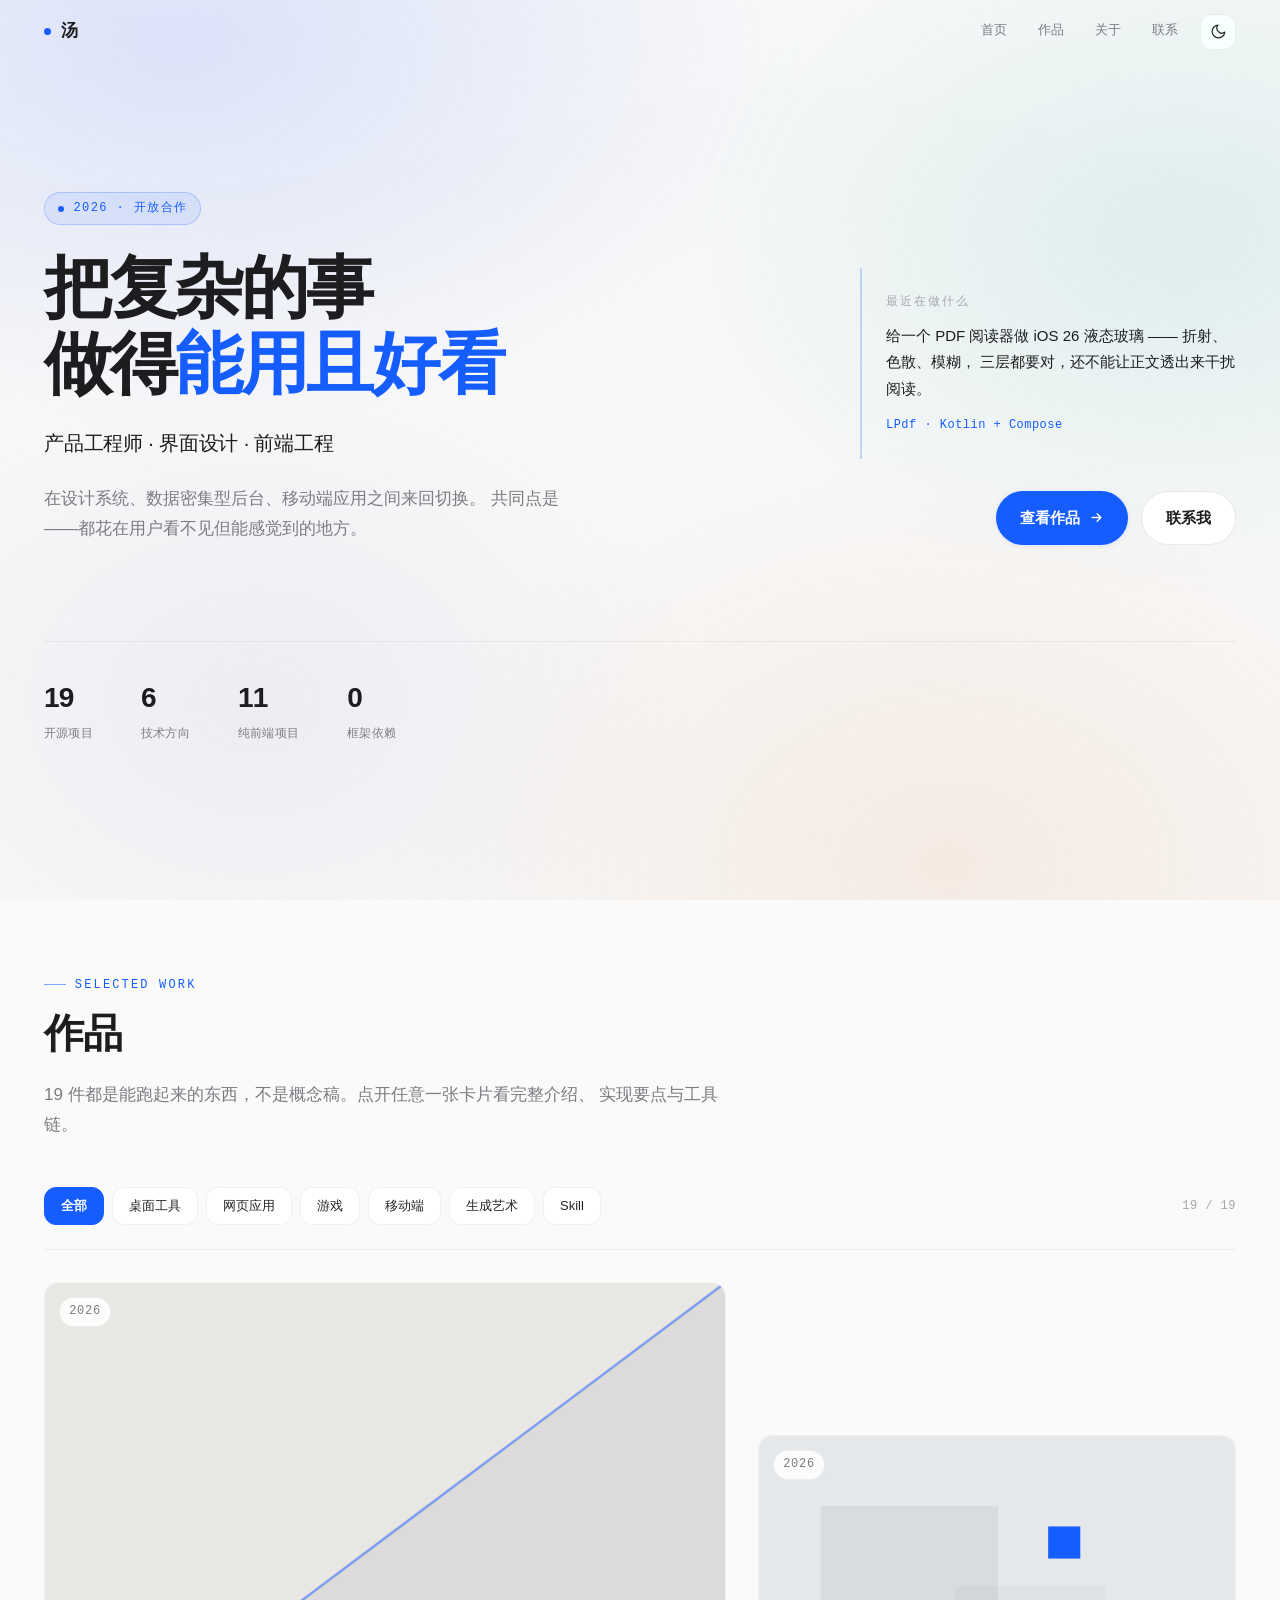
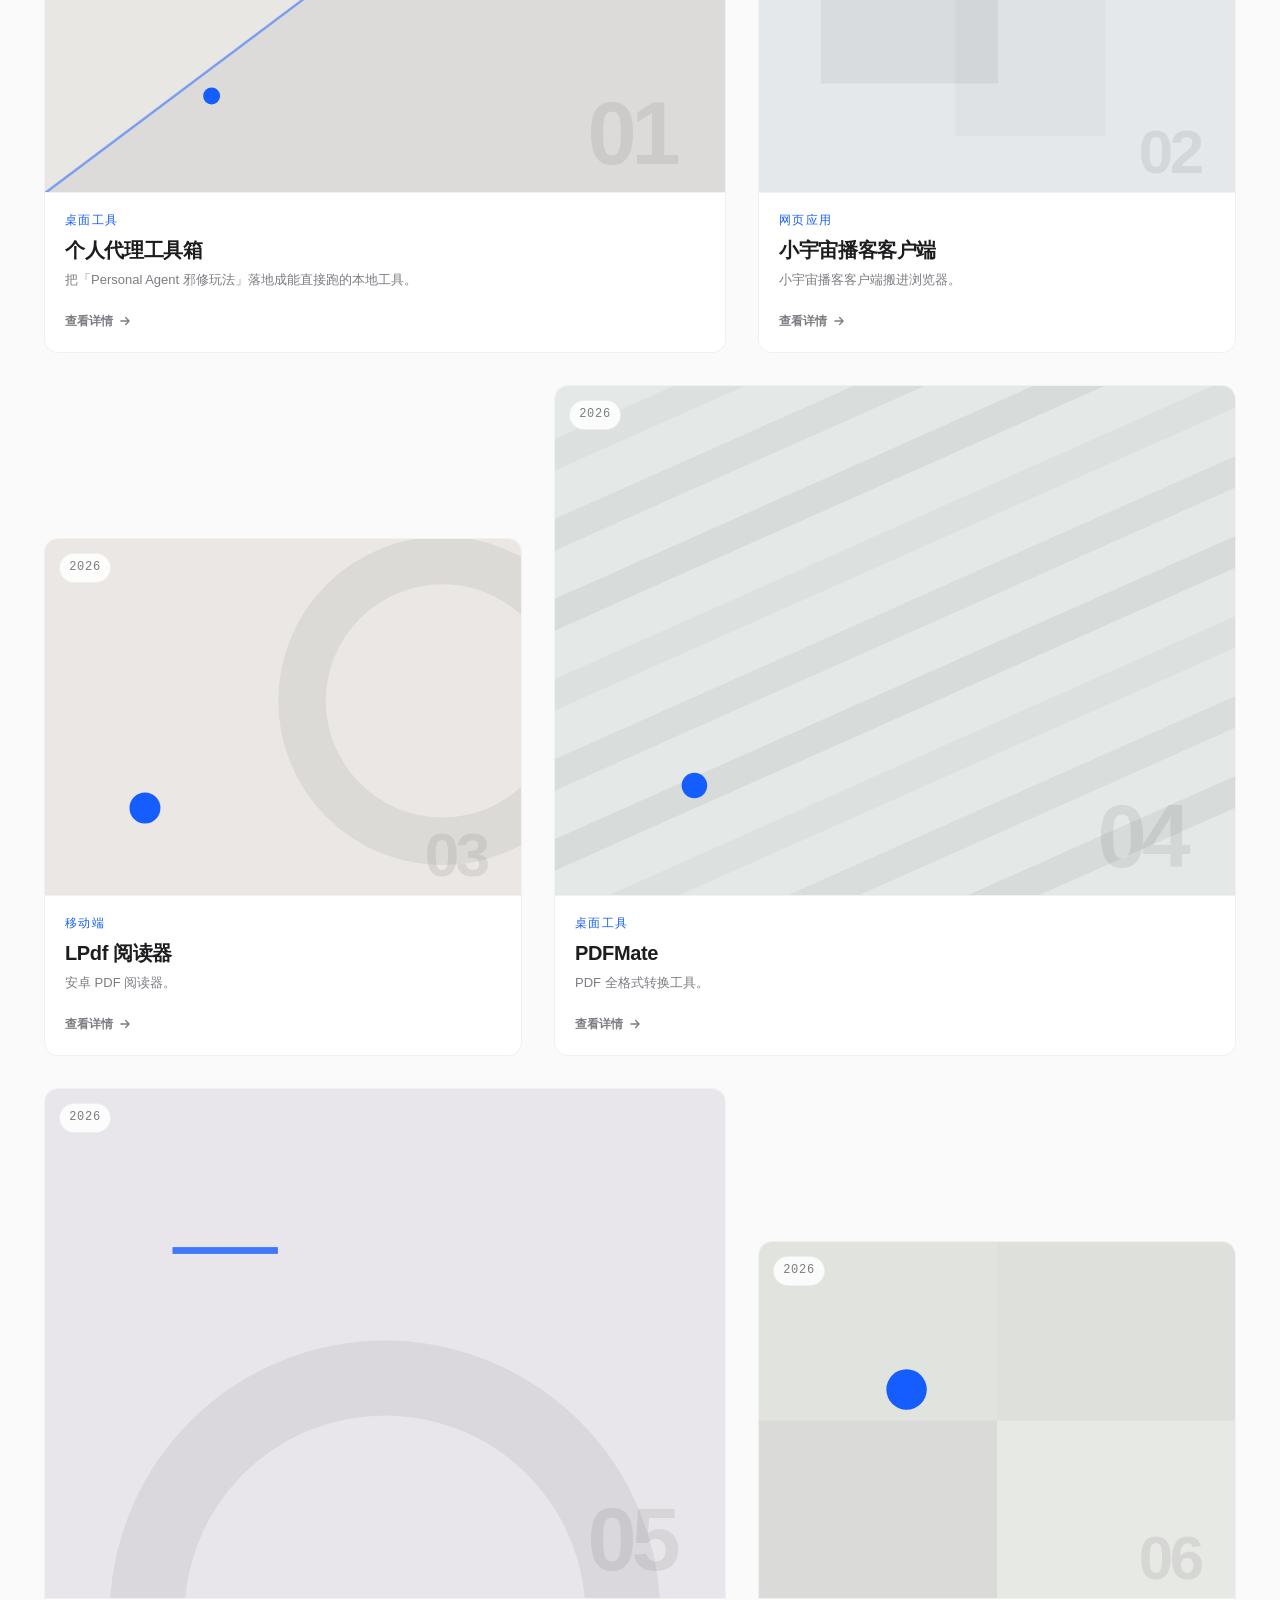
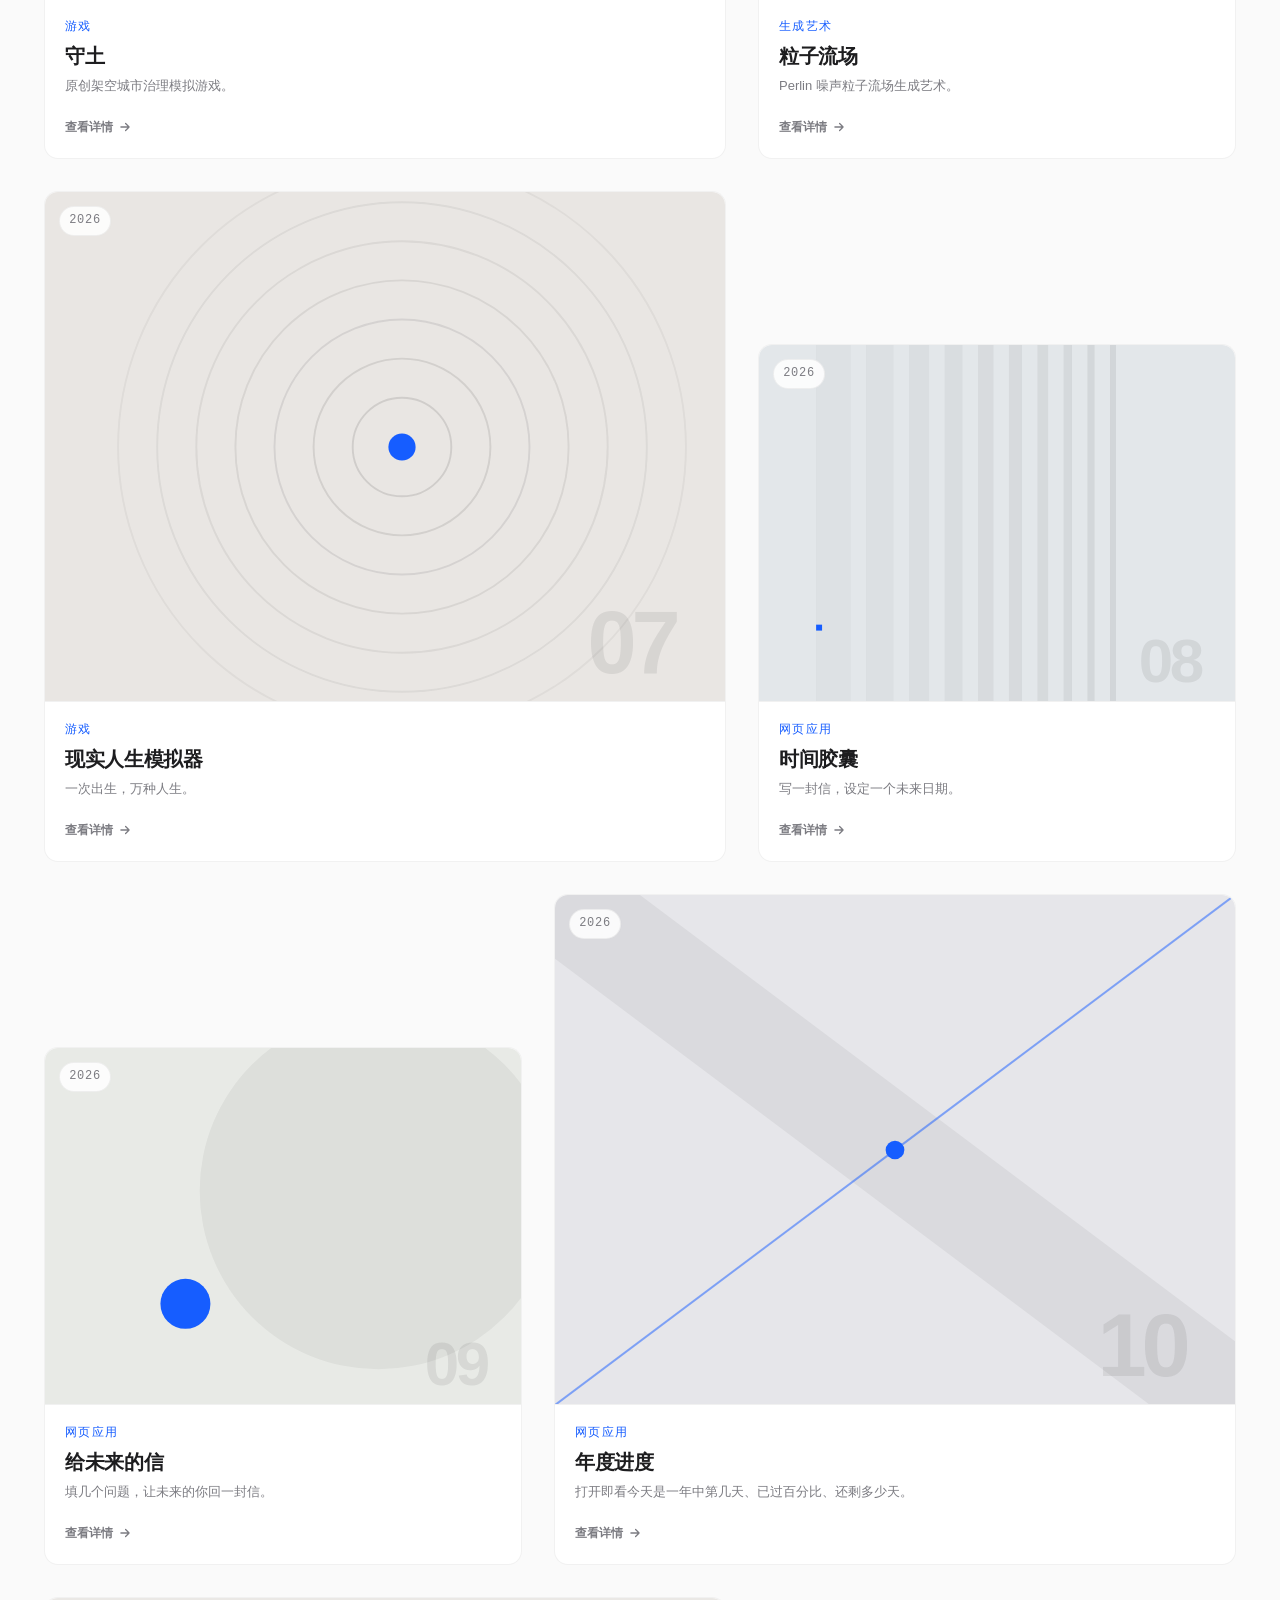
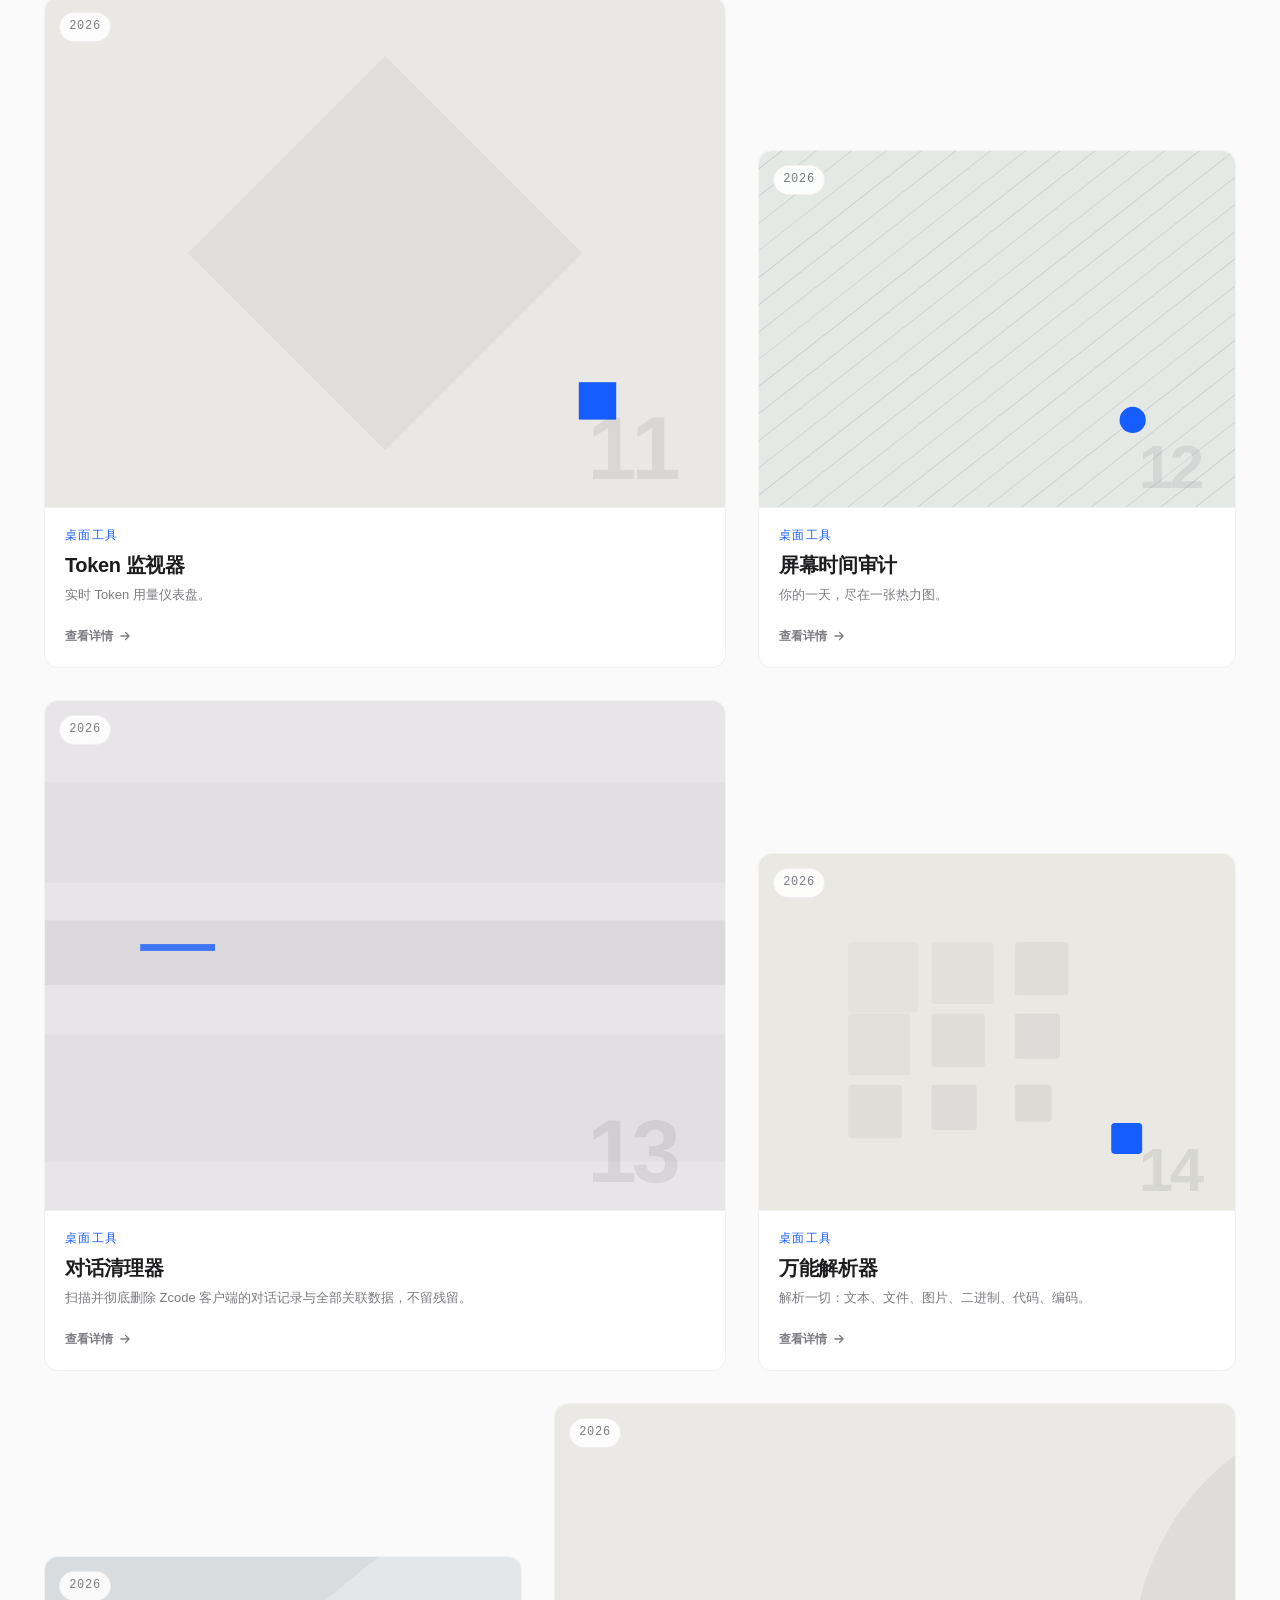
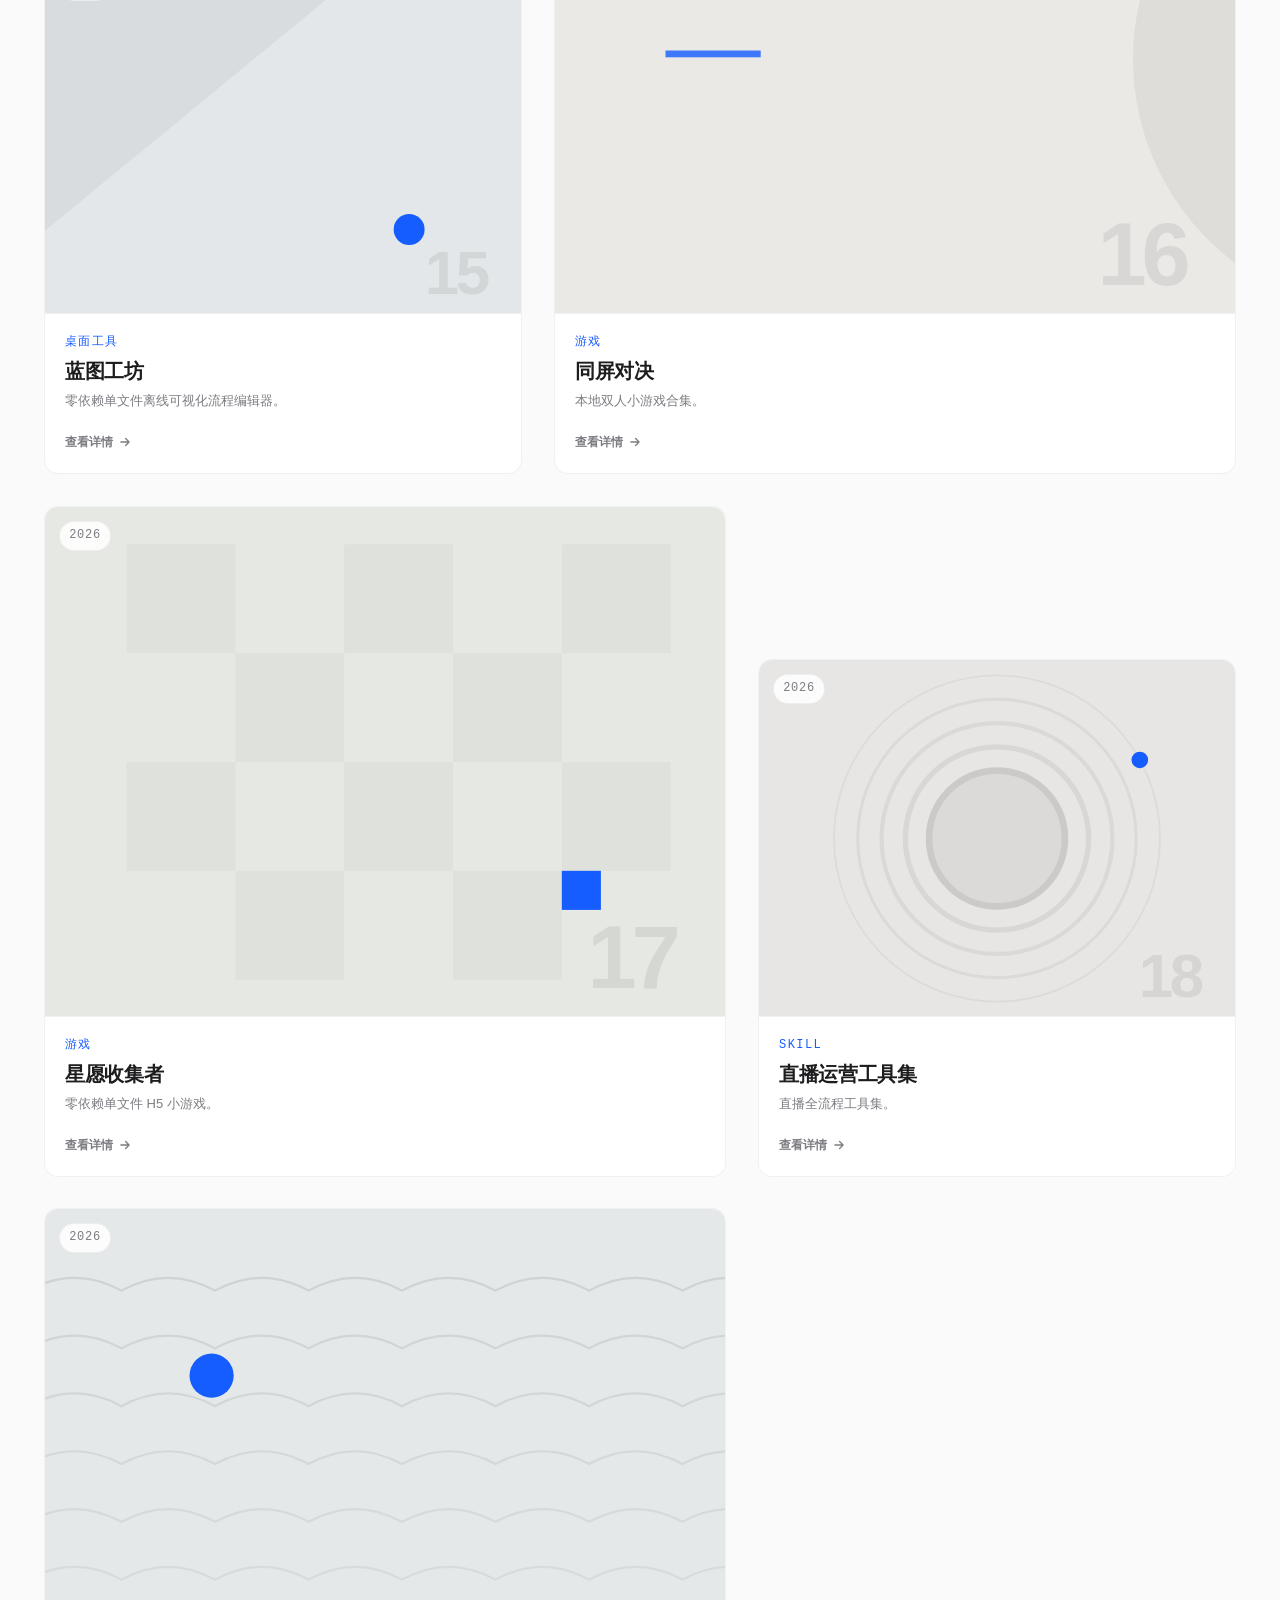
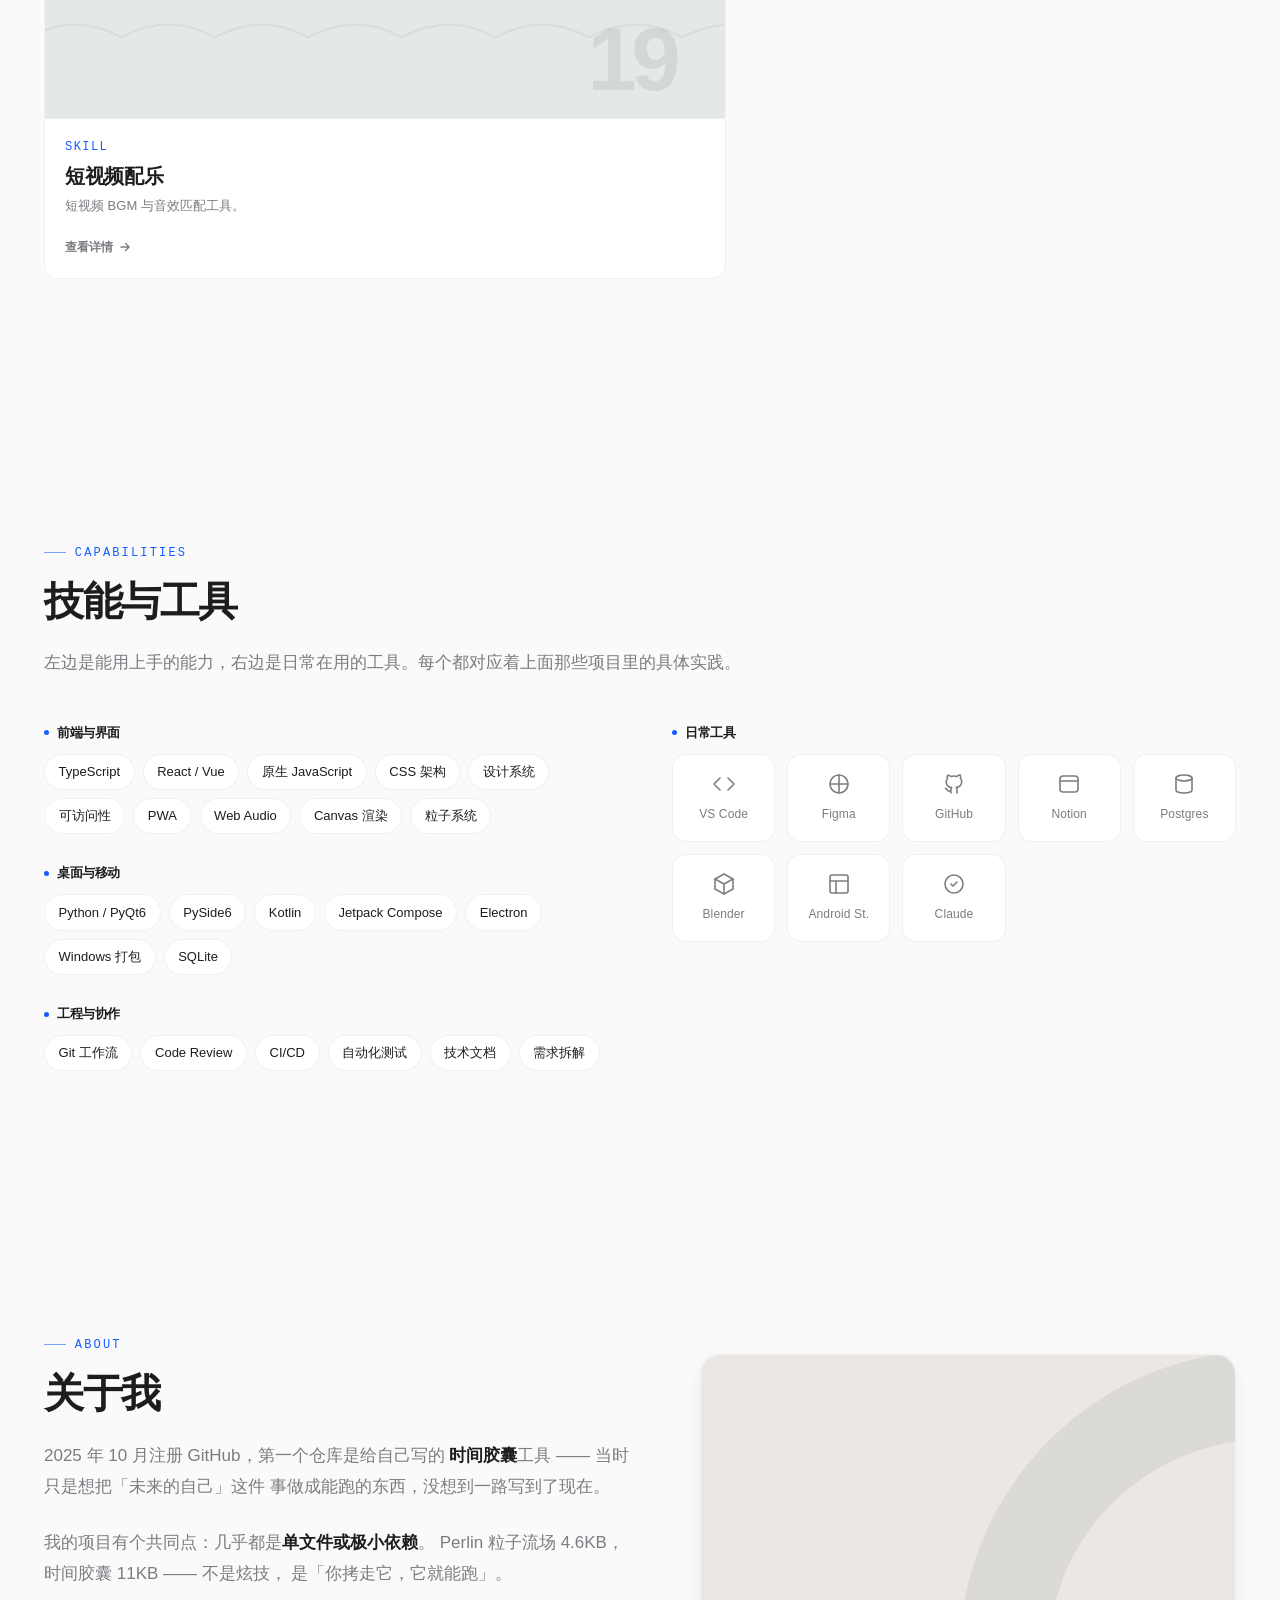
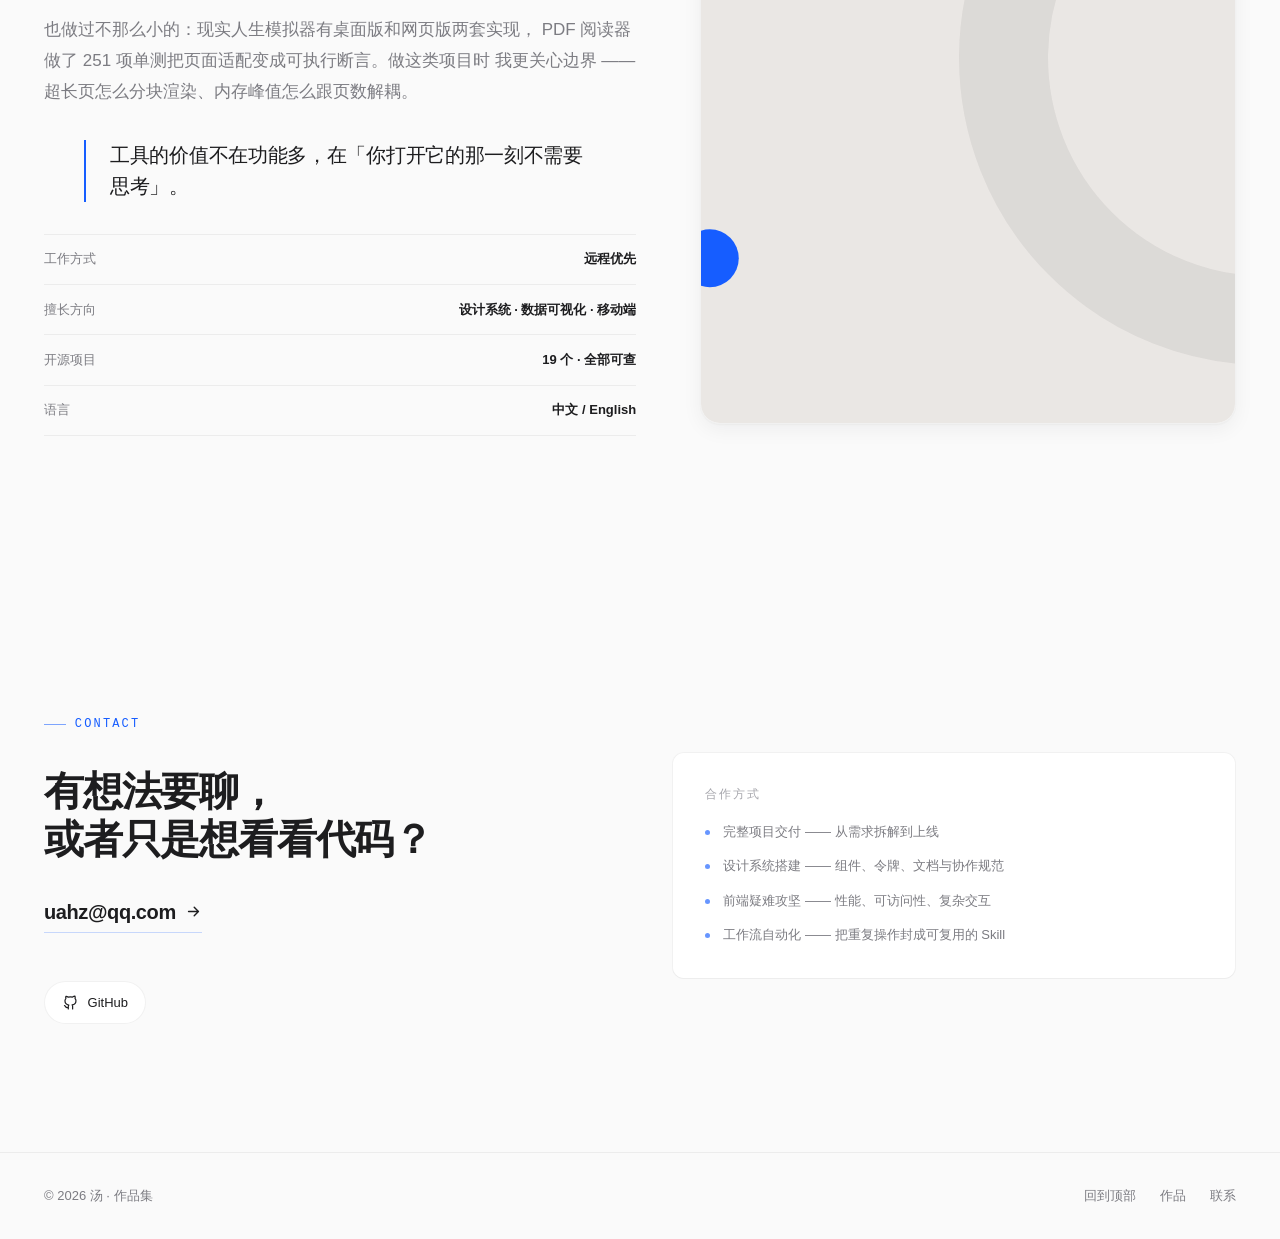
==== commit 7214de9f: "polish: hover 缩放中心跟随指针 + 提亮遮罩 + 更柔曲线；SF Pro 字体栈；圆角/阴影/正文色提升质感" ====
--- a/index.html
+++ b/index.html
@@ -25,8 +25,8 @@
   --c-bg:#FAFAFA;
   --c-surface:#FFFFFF;
   --c-text:#1D1D1F;
-  --c-text-2:#86868B;
-  --c-text-3:#AEAEB2;
+  --c-text-2:#7C7C82;
+  --c-text-3:#A6A6AC;
   --c-line:rgba(29,29,31,.10);
   --c-line-soft:rgba(29,29,31,.06);
   --c-on-primary:#FFFFFF;   /* 主色之上的文字色 */
@@ -61,18 +61,20 @@
   --c-glass-sheen:rgba(255,255,255,.5);
   --c-glass-sheen-2:rgba(255,255,255,.16);
   /* hover 专用：阴影比常规更深一档，边框明显但不用主色（避免廉价） */
-  --sh-hover:0 4px 10px rgba(29,29,31,.06), 0 22px 48px rgba(29,29,31,.11);
+  --sh-hover:0 4px 12px rgba(29,29,31,.05), 0 28px 64px rgba(29,29,31,.13);
   --c-line-hover:rgba(29,29,31,.18);
-  --c-cover-filter-hover:brightness(1.04) saturate(1.04);
+  --c-cover-filter-hover:brightness(1.05) saturate(1.05);
+  --c-card-glow:rgba(255,255,255,.10);
+  --c-surface-hover:#FFFFFF;
 
   /* —— 阴影：低透明度、柔和，拒绝厚重黑影 —— */
-  --sh-1:0 1px 2px rgba(29,29,31,.04), 0 4px 14px rgba(29,29,31,.045);
-  --sh-2:0 2px 6px rgba(29,29,31,.05), 0 14px 40px rgba(29,29,31,.075);
+  --sh-1:0 1px 2px rgba(29,29,31,.035), 0 6px 20px rgba(29,29,31,.05);
+  --sh-2:0 2px 8px rgba(29,29,31,.045), 0 18px 48px rgba(29,29,31,.085);
   --sh-3:0 8px 24px rgba(29,29,31,.09), 0 32px 72px rgba(29,29,31,.13);
 
   /* —— 圆角：统一 12px —— */
   --r-sm:8px;
-  --r:12px;
+  --r:14px;
   --r-lg:20px;
   --r-pill:999px;
 
@@ -83,11 +85,18 @@
        → HarmonyOS Sans SC（鸿蒙黑体，形态接近）
        → Microsoft YaHei（雅黑，最后兜底）
      字重统一在 h1–h4 上写 700，即苹方的 Bold。 */
-  --font-display:"PingFang SC","PingFang HK","Noto Sans SC",
-                 "HarmonyOS Sans SC","Microsoft YaHei",sans-serif;
-  --font-body:"PingFang SC","PingFang HK","Noto Sans SC",
-              "HarmonyOS Sans SC","Microsoft YaHei",
-              -apple-system,BlinkMacSystemFont,"Segoe UI",Roboto,sans-serif;
+  /* —— 字体：SF Pro 优先（Apple 设计资源那套）——
+     SF Pro 只含拉丁字符，不含中文 —— Apple 自己的中文界面也是
+     「SF Pro 数字/英文 + 苹方 中文」的组合，所以栈里中文字体排在 SF 之后。
+     Apple 设备：-apple-system 直接映射到 SF Pro；
+     Windows：SF Pro 不存在，回退到 Segoe UI Variable（形态最接近）再退思源黑体。
+     若要 Windows 也显示真 SF Pro，只能内嵌字体文件，详见 README 的许可说明。 */
+  --font-display:"SF Pro Display","SF Pro Text","SF Pro",-apple-system,
+                 BlinkMacSystemFont,"Segoe UI Variable Display","Segoe UI",
+                 "PingFang SC","PingFang HK","Noto Sans SC","Microsoft YaHei",sans-serif;
+  --font-body:"SF Pro Text","SF Pro Display","SF Pro",-apple-system,
+              BlinkMacSystemFont,"Segoe UI Variable Text","Segoe UI",
+              "PingFang SC","PingFang HK","Noto Sans SC","Microsoft YaHei",sans-serif;
   --font-mono:"SF Mono","JetBrains Mono",ui-monospace,Menlo,Consolas,monospace;
 
   /* —— 字号阶梯：层级严格区分 —— */
@@ -116,6 +125,9 @@
      而 .22,.61,.36,1 是 0.27→0.23→0.17，前 20% 就走完一半，观感「猛一下」。
      位移类动效统一用它。 */
   --ease-soft:cubic-bezier(.25,.46,.45,.94);
+  /* 位移专用：起步更缓、中段推进、结尾长距离收住。
+     实测增量 0.04→0.20→0.24→0.20→0.12→0.07→0.03，没有起手猛冲。 */
+  --ease-glide:cubic-bezier(.33,.1,.2,1);
   --ease-reveal:var(--ease-soft);
   --t-reveal:.8s;
   --t-fast:.22s;
@@ -179,7 +191,9 @@
   --c-glass-sheen-2:rgba(255,255,255,.05);
   --sh-hover:0 4px 12px rgba(0,0,0,.5), 0 26px 56px rgba(0,0,0,.6);
   --c-line-hover:rgba(255,255,255,.22);
-  --c-cover-filter-hover:brightness(.98) saturate(1.1);
+  --c-cover-filter-hover:brightness(1.02) saturate(1.12);
+  --c-card-glow:rgba(255,255,255,.05);
+  --c-surface-hover:#1A1A1F;
 }
 
 /* 切主题时大面积色块渐变过渡，硬切会闪眼；
@@ -230,9 +244,9 @@
 h1,h2,h3,h4{
   font-family:var(--font-display);
   margin:0;
-  font-weight:700;          /* 苹方 Bold */
-  line-height:1.16;
-  letter-spacing:-.03em;    /* 粗体字面偏宽，收紧一点才不散 */
+  font-weight:700;
+  line-height:1.12;         /* SF Pro 的 x-height 更大，行高收到 1.12 才紧凑 */
+  letter-spacing:-.035em;   /* SF Pro Display 在大字号下需要更紧的字距 */
   color:var(--c-text);
 }
 p{margin:0}
@@ -454,9 +468,10 @@
 }
 /* hover：浮起 8px（原来 4px 太含蓄）+ 阴影加重 + 边框提亮 */
 .card:hover{
-  transform:translateY(-8px);
+  transform:translateY(-6px);
   box-shadow:var(--sh-hover);
   border-color:var(--c-line-hover);
+  background:var(--c-surface-hover);
 }
 .card:focus-visible{outline:2px solid var(--c-primary);outline-offset:3px}
 .card__media{
@@ -468,15 +483,28 @@
 .card__media img{
   width:100%;height:100%;object-fit:cover;
   filter:var(--c-cover-filter);
-  /* 1.2s + easeOutQuad：位移均匀减速，不会「猛一下放大再卡住」。
-     缩放幅度压到 1.035 —— 1.06 在 690px 宽封面上等于 41px 位移，太窜。 */
-  transition:transform 1.2s var(--ease-soft),filter .55s var(--ease-soft);
+  /* 缩放中心由 JS 按鼠标位置写入 --mx/--my。
+     中心固定在正中时，鼠标在卡片边缘也会「从中间膨胀」，那才是生硬感的来源。
+     跟随鼠标后，画面从指针处长出来，观感自然得多。 */
+  transform-origin:var(--mx,50%) var(--my,50%);
+  transition:transform 1.05s var(--ease-glide),filter .6s var(--ease-soft);
   will-change:transform;
+  backface-visibility:hidden;
 }
 .card:hover .card__media img{
-  transform:scale(1.035);
+  transform:scale(1.045);
   filter:var(--c-cover-filter-hover);
 }
+
+/* 提亮遮罩：hover 时封面整体亮一档 —— 这是「高亮突出」的主信号，
+   比单纯放大更明显，也更不伤构图（不裁切）。用 ::before，::after 留给玻璃反光。 */
+.card__media::before{
+  content:"";position:absolute;inset:0;pointer-events:none;z-index:1;
+  background:var(--c-card-glow);
+  opacity:0;
+  transition:opacity .6s var(--ease-soft);
+}
+.card:hover .card__media::before{opacity:1}
 .card__badge{
   position:absolute;top:.85rem;left:.85rem;
   padding:.24rem .6rem;border-radius:var(--r-pill);
@@ -2084,10 +2112,37 @@
     gallery.appendChild(card);
   });
 
+  var cards = Array.prototype.slice.call(gallery.querySelectorAll(".card"));
+
+  /* ══════════ hover 缩放中心跟随指针 ══════════
+     只有一个中心点的缩放，鼠标在卡片边缘时也会从中间膨胀 —— 那是生硬感的来源。
+     这里把指针位置写进 --mx/--my，transform-origin 就跟过去了。
+     用 pointermove + rAF 节流，避免每帧都触发样式计算。 */
+  cards.forEach(function (card) {
+    var media = card.querySelector(".card__media");
+    if (!media) return;
+    var raf = 0, mx = 50, my = 50;
+    card.addEventListener("pointerenter", function (e) {
+      var r = card.getBoundingClientRect();
+      mx = ((e.clientX - r.left) / r.width) * 100;
+      my = ((e.clientY - r.top) / r.height) * 100;
+      media.style.setProperty("--mx", mx.toFixed(1) + "%");
+      media.style.setProperty("--my", my.toFixed(1) + "%");
+    });
+    card.addEventListener("pointermove", function (e) {
+      if (raf) return;
+      raf = requestAnimationFrame(function () {
+        raf = 0;
+        var r = card.getBoundingClientRect();
+        media.style.setProperty("--mx", (((e.clientX - r.left) / r.width) * 100).toFixed(1) + "%");
+        media.style.setProperty("--my", (((e.clientY - r.top) / r.height) * 100).toFixed(1) + "%");
+      });
+    });
+  });
+
   /* ══════════ 分类筛选 ══════════ */
   var filters = document.getElementById("filters");
   var filterCount = document.getElementById("filterCount");
-  var cards = Array.prototype.slice.call(gallery.querySelectorAll(".card"));
 
   if(filters){
     filters.addEventListener("click", function(e){
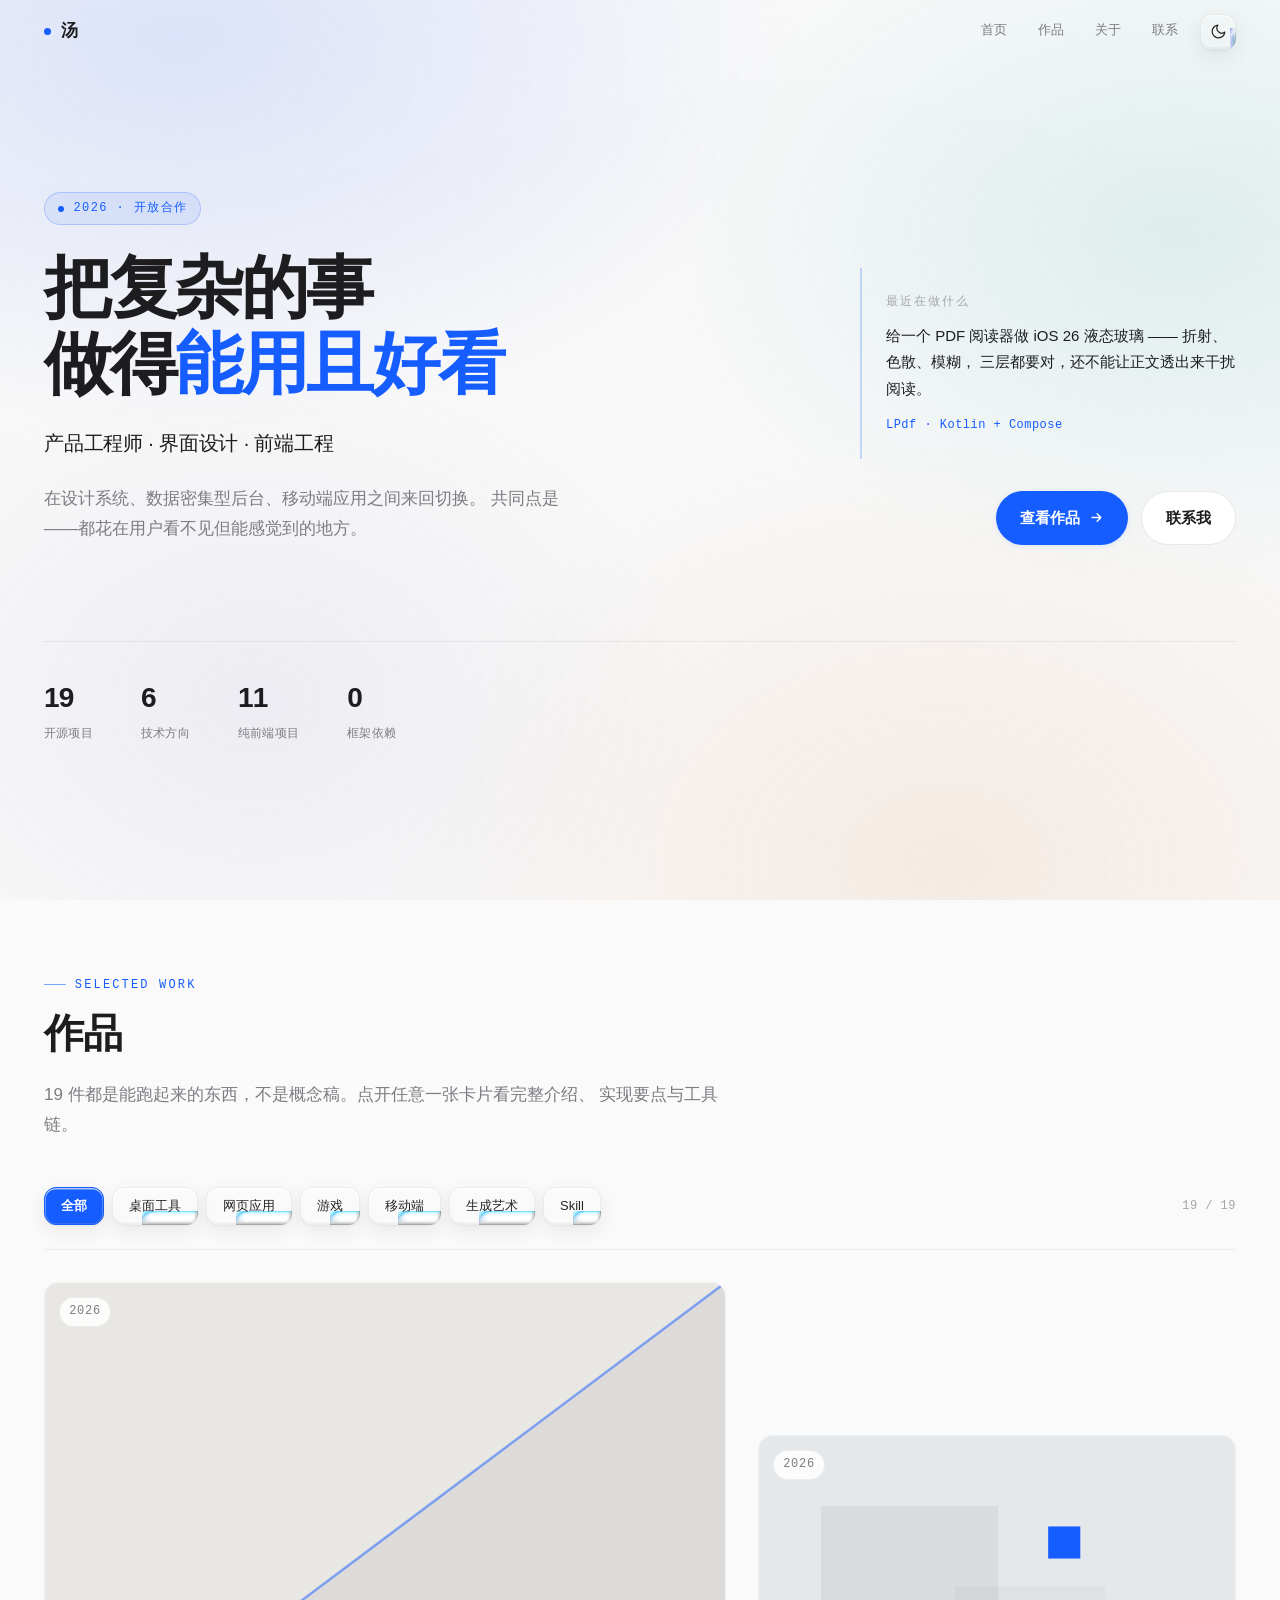
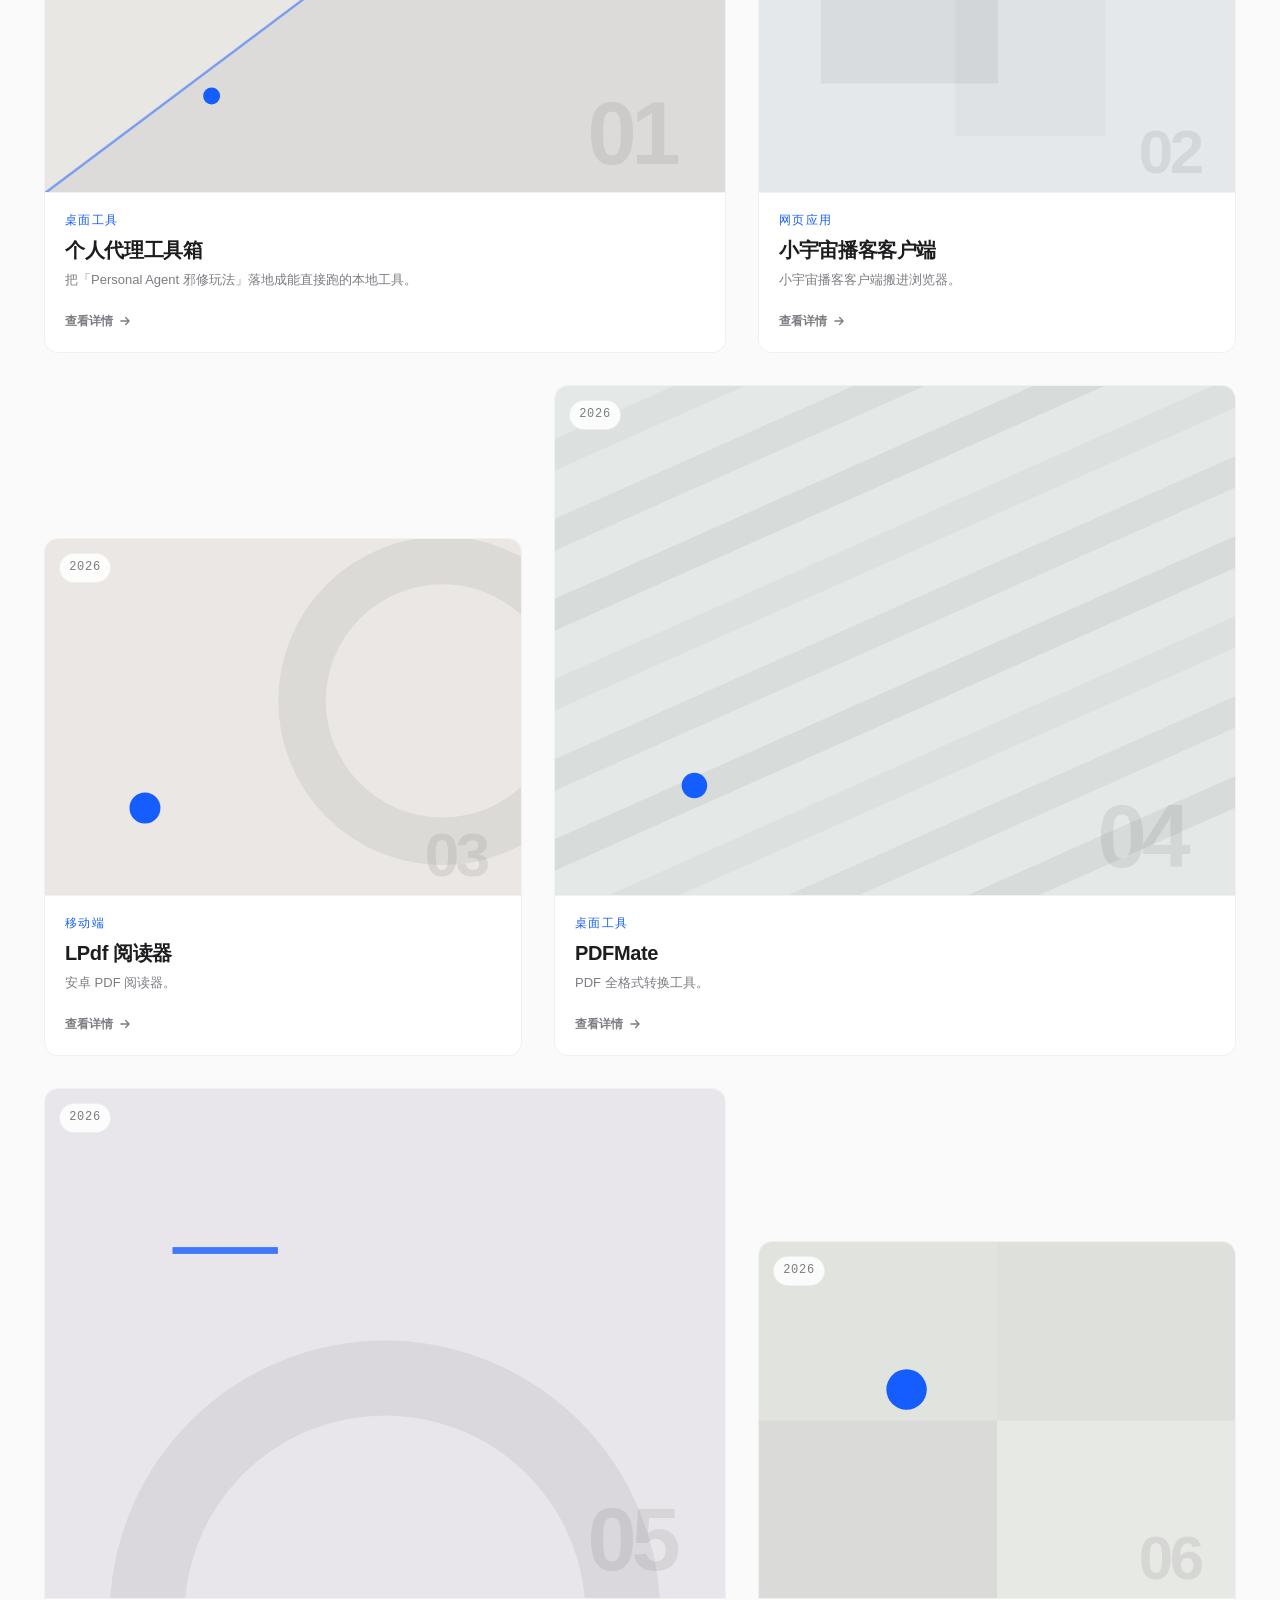
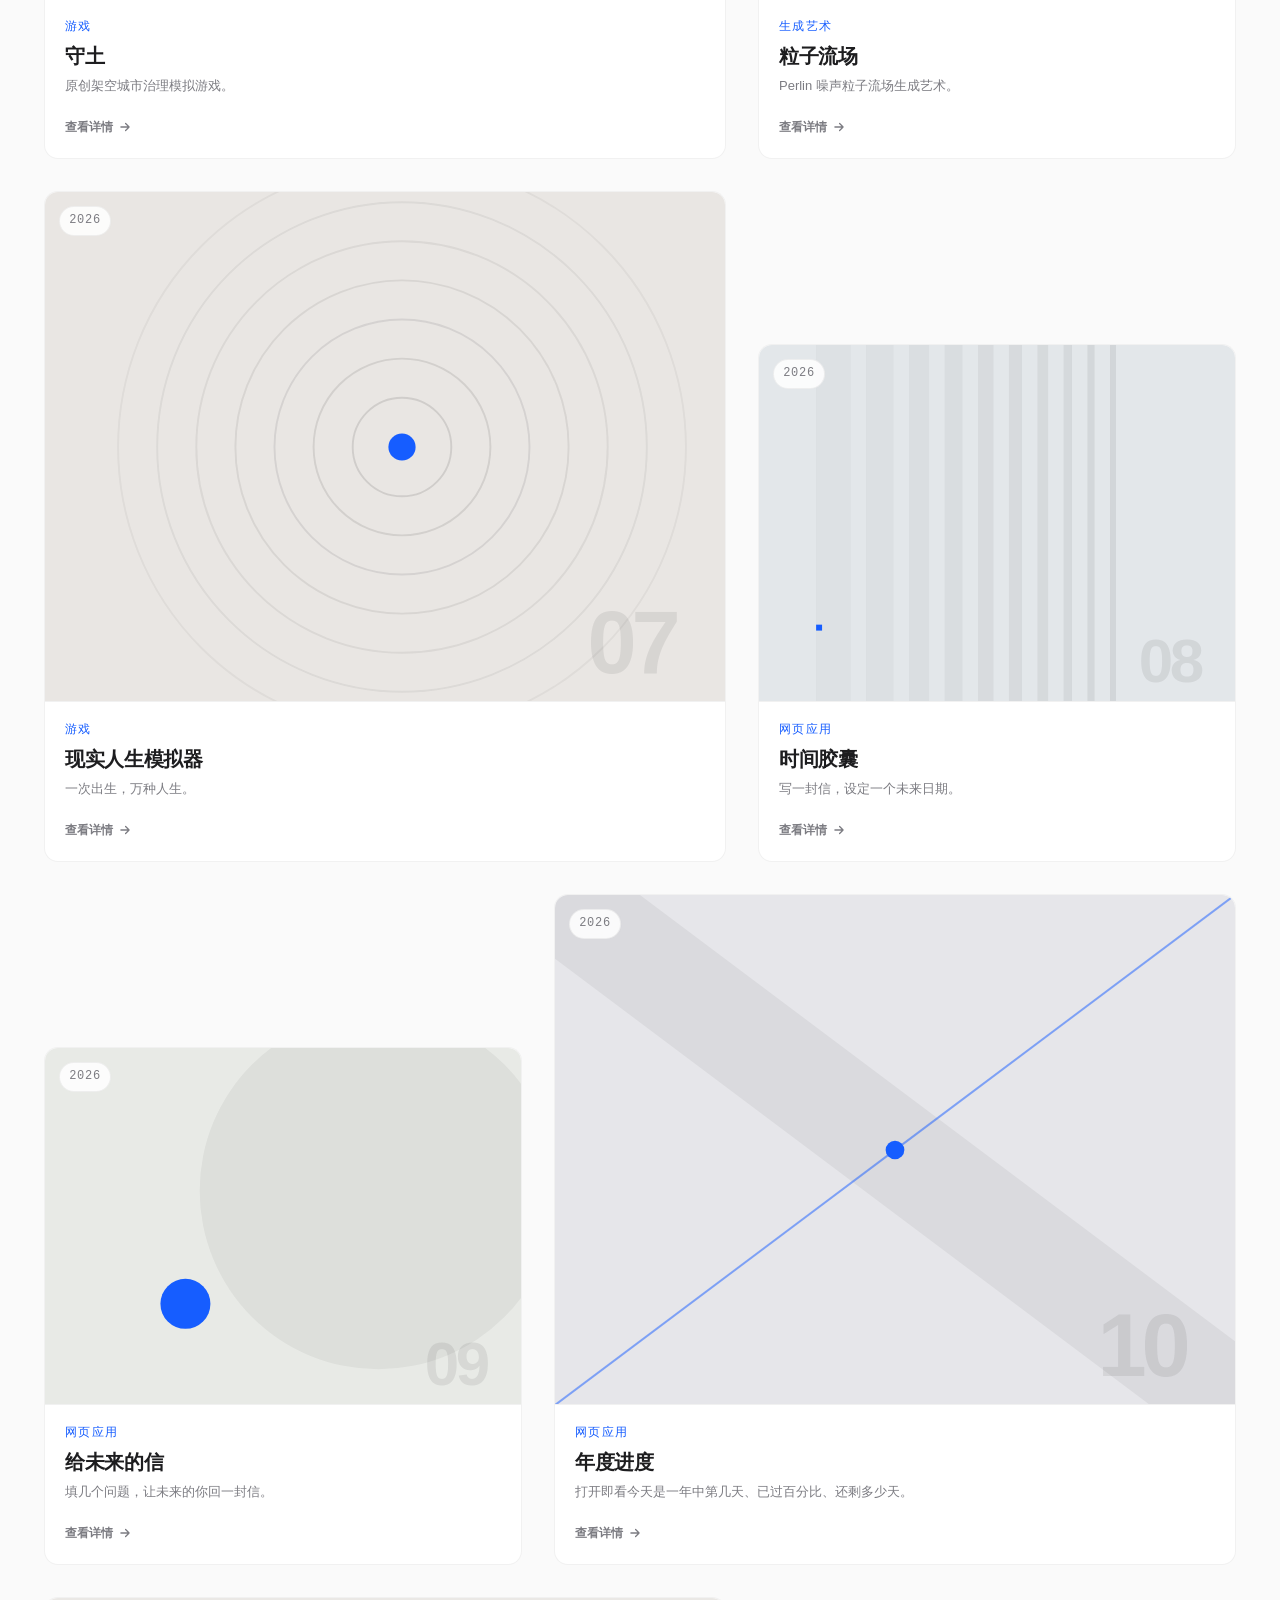
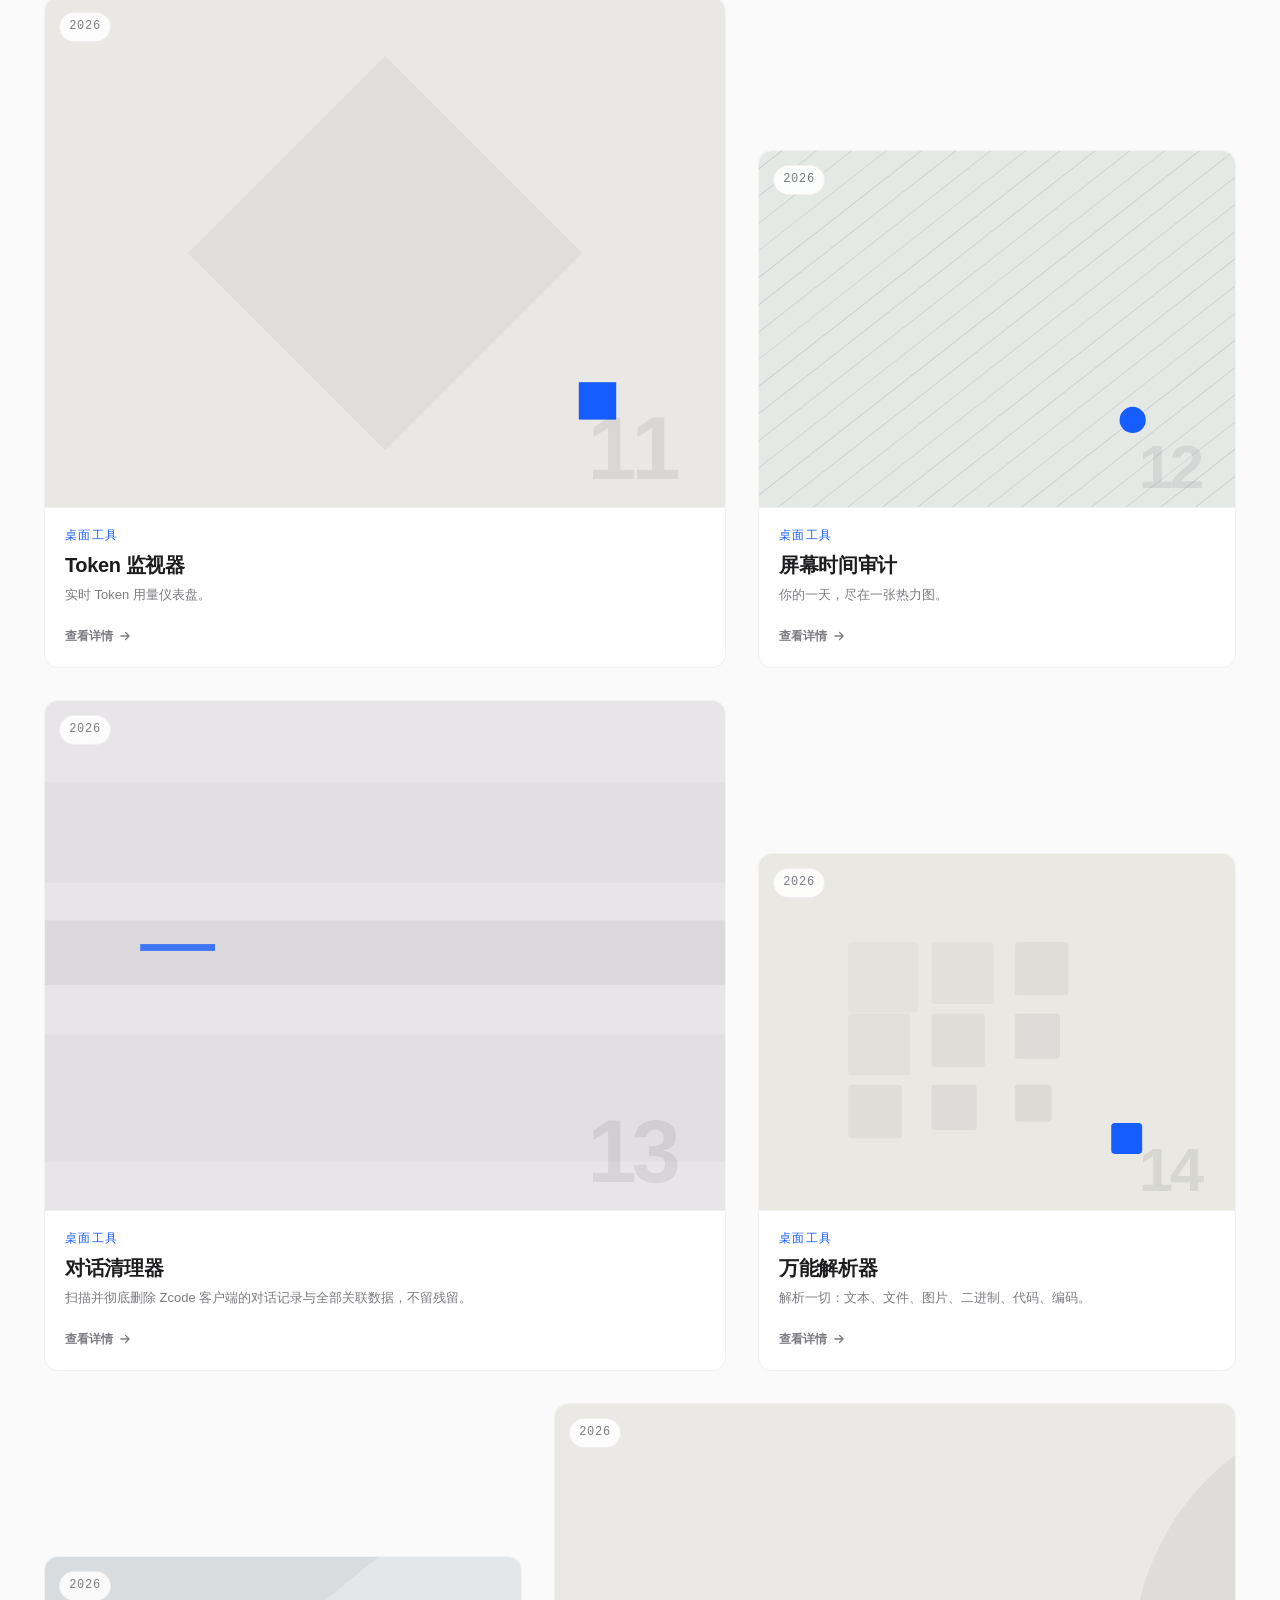
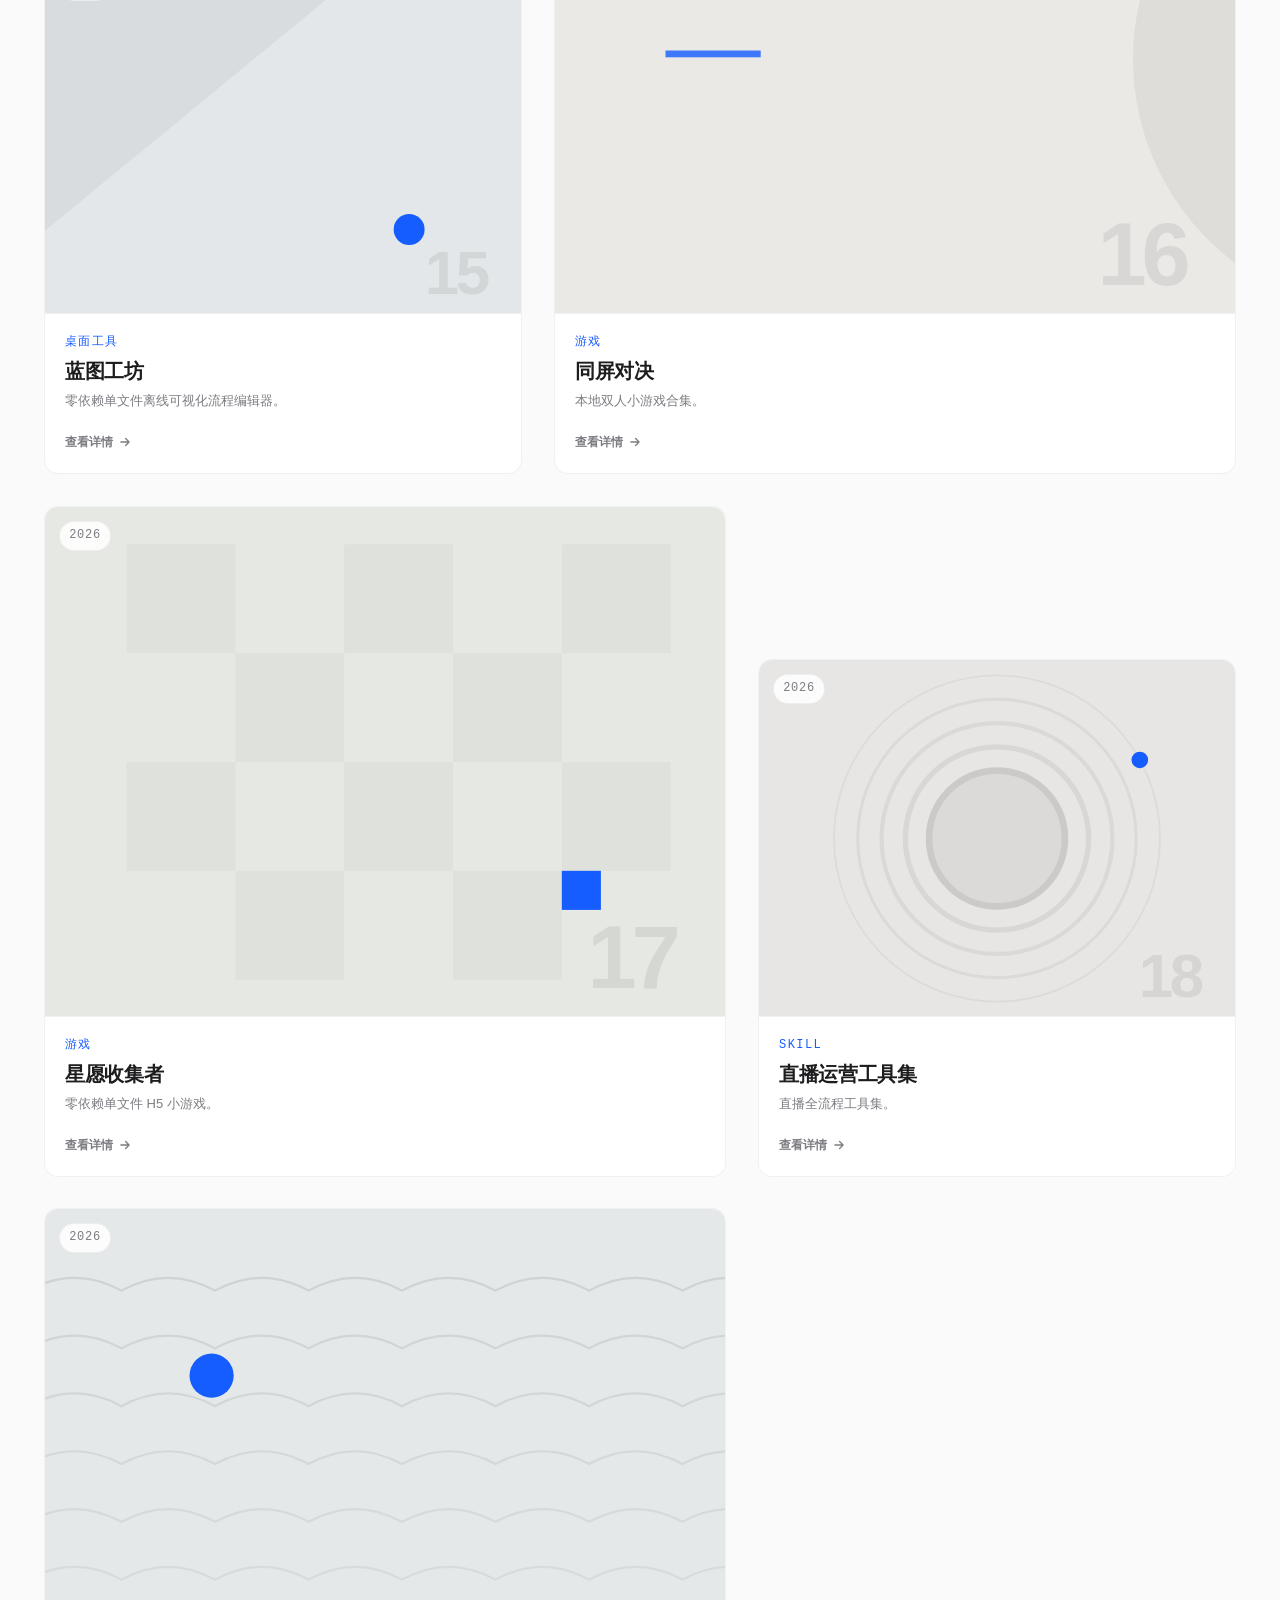
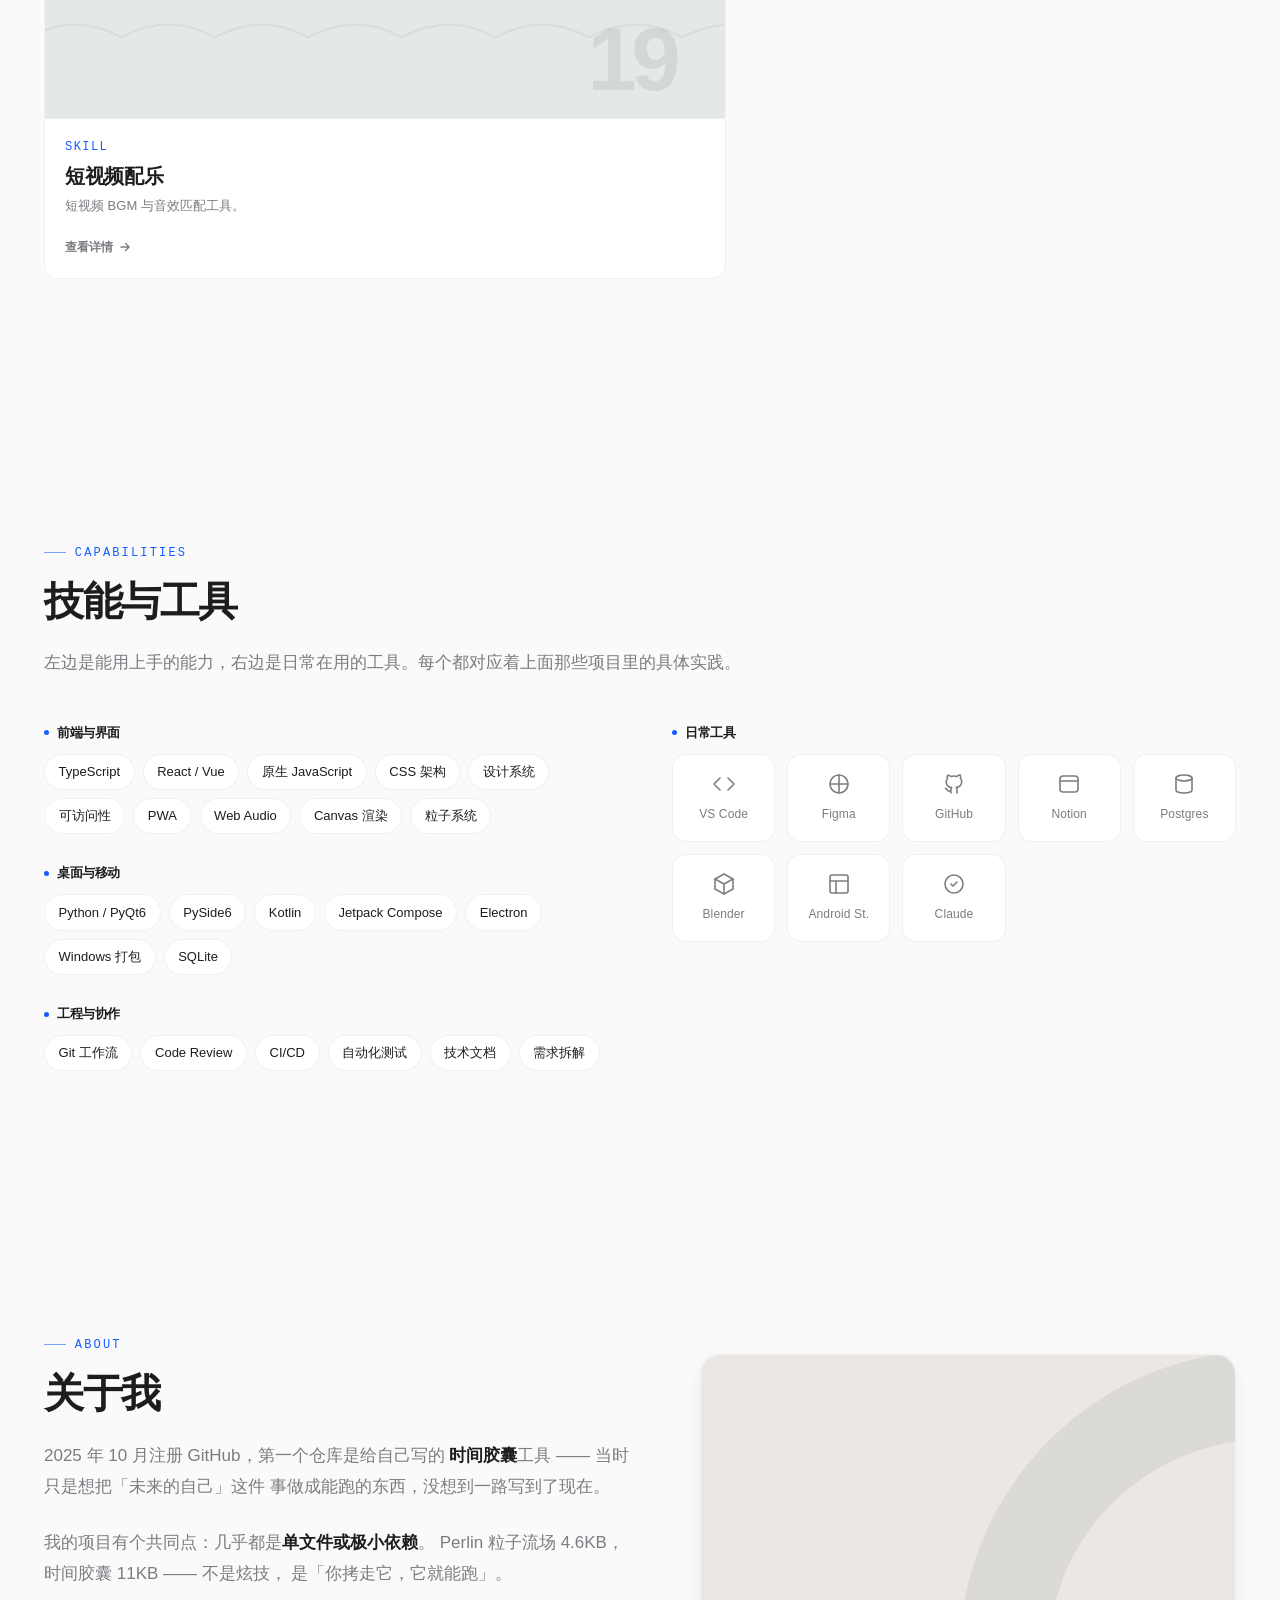
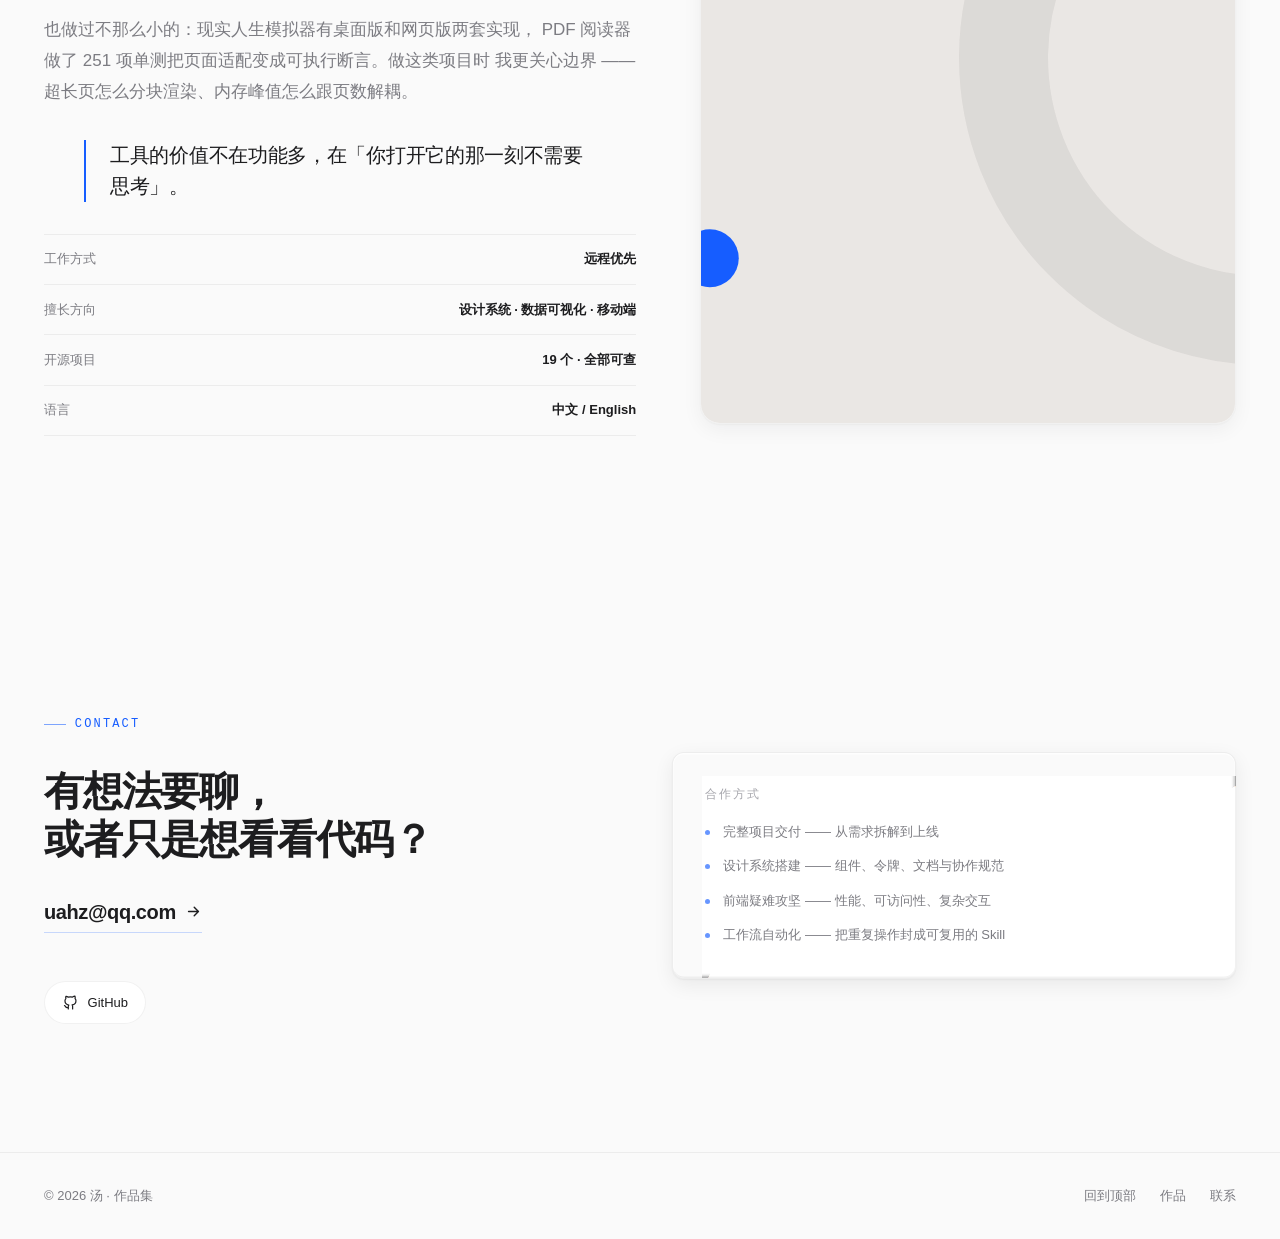
==== commit 5e5d087f: "fix: 玻璃边缘光照兜底（原版 box-shadow 声明被丢弃）；主题钮恢复质感" ====
--- a/index.html
+++ b/index.html
@@ -1160,6 +1160,32 @@
 
 @media (forced-colors: active) {
   .glass { border: 1px solid CanvasText; background: Canvas; backdrop-filter: none; }
+}
+
+/* ══════════ 玻璃边缘光照（兜底） ══════════
+   Glasswork 原版 box-shadow 把 rgb(r g b / calc()) 混在一句话里，
+   实测整条声明被浏览器丢弃（computed 为 none），玻璃就只剩一层淡色，
+   看起来像个扁的灰圆片。这里用 rgba() 写一条等效的：左上受光、右下薄影、
+   一圈极淡内描边表达厚度，再压一层柔和外阴影。 */
+.glass{
+  box-shadow:
+    inset 0 1.5px 0 rgba(255,255,255,.62),
+    inset 1px 0 0 rgba(255,255,255,.28),
+    inset -1px 0 0 rgba(255,255,255,.16),
+    inset 0 -1.5px 0 rgba(0,0,0,.05),
+    inset 0 0 0 .5px rgba(255,255,255,.26),
+    0 1px 2px rgba(0,0,0,.05),
+    0 6px 20px rgba(0,0,0,.07);
+}
+html[data-theme="dark"] .glass{
+  box-shadow:
+    inset 0 1px 0 rgba(255,255,255,.15),
+    inset 1px 0 0 rgba(255,255,255,.07),
+    inset -1px 0 0 rgba(255,255,255,.04),
+    inset 0 -1px 0 rgba(0,0,0,.32),
+    inset 0 0 0 .5px rgba(255,255,255,.07),
+    0 1px 2px rgba(0,0,0,.3),
+    0 6px 18px rgba(0,0,0,.35);
 }
 
 </style>
